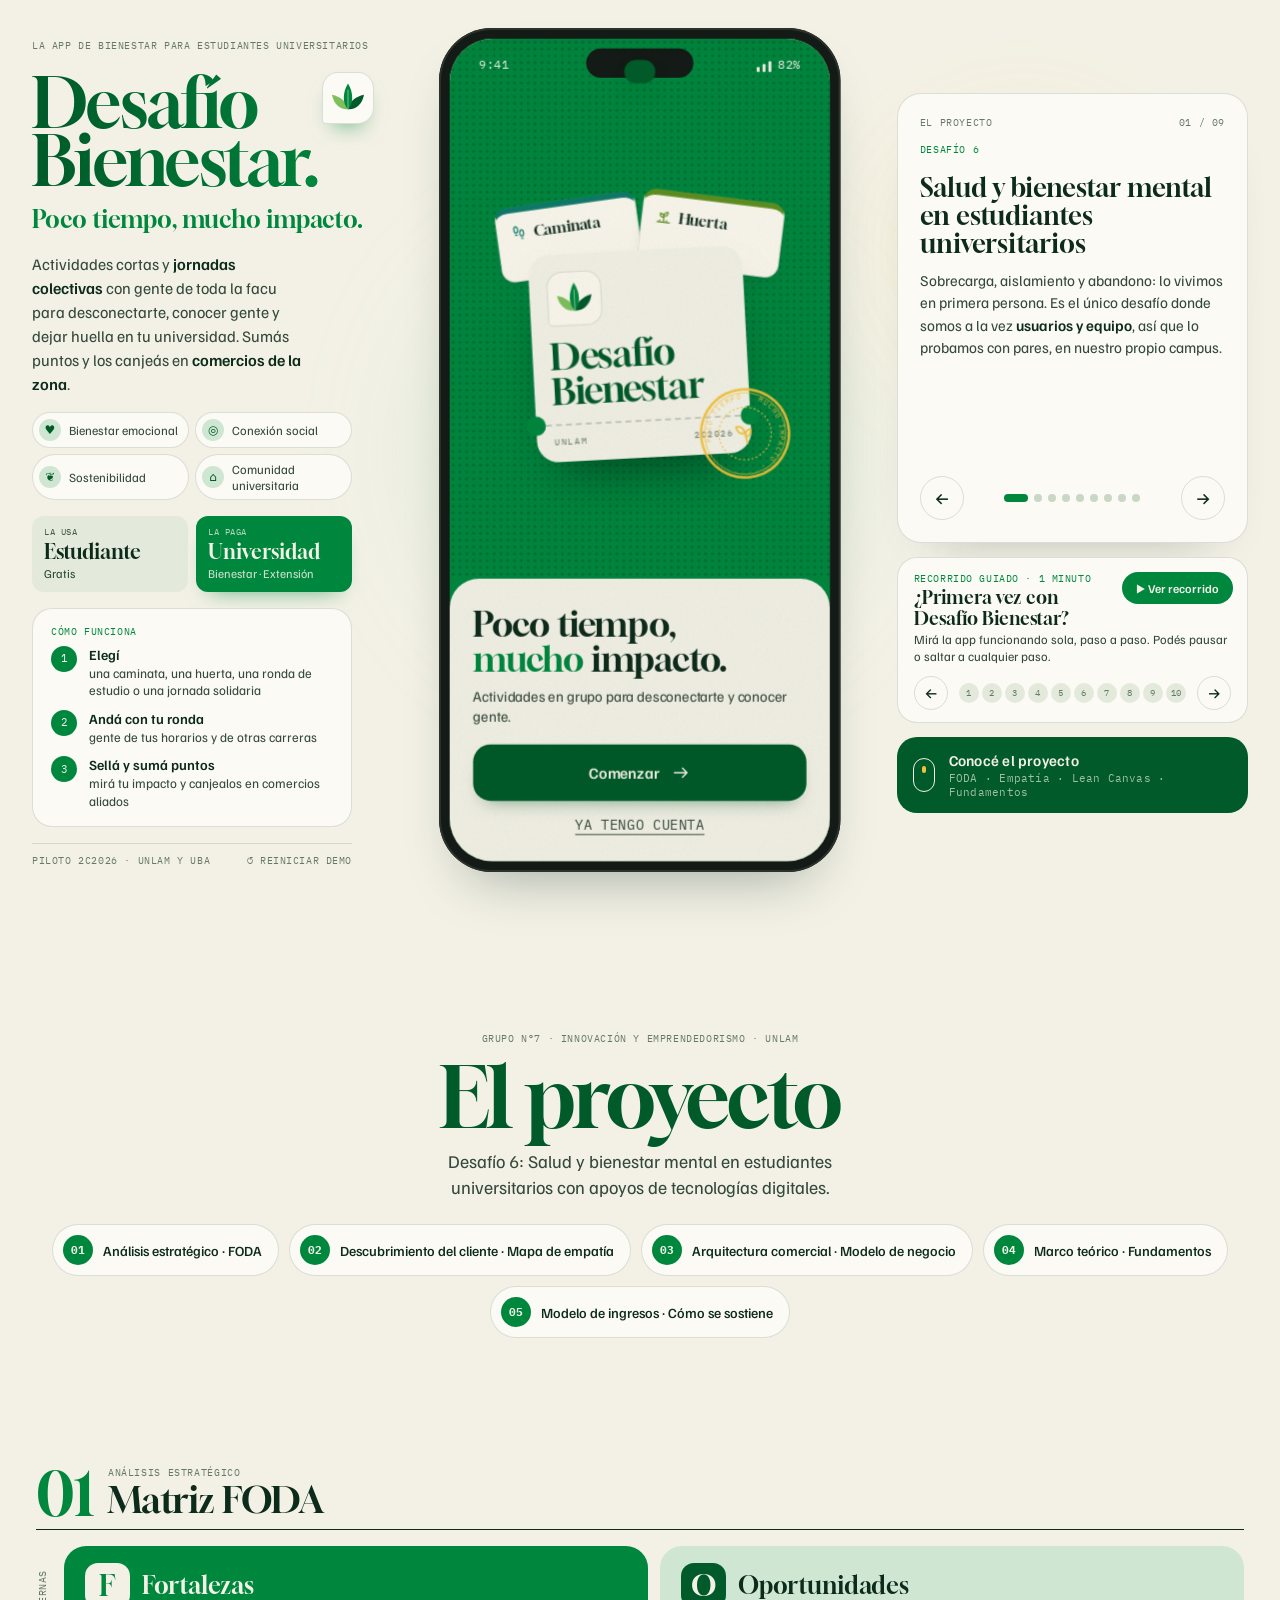
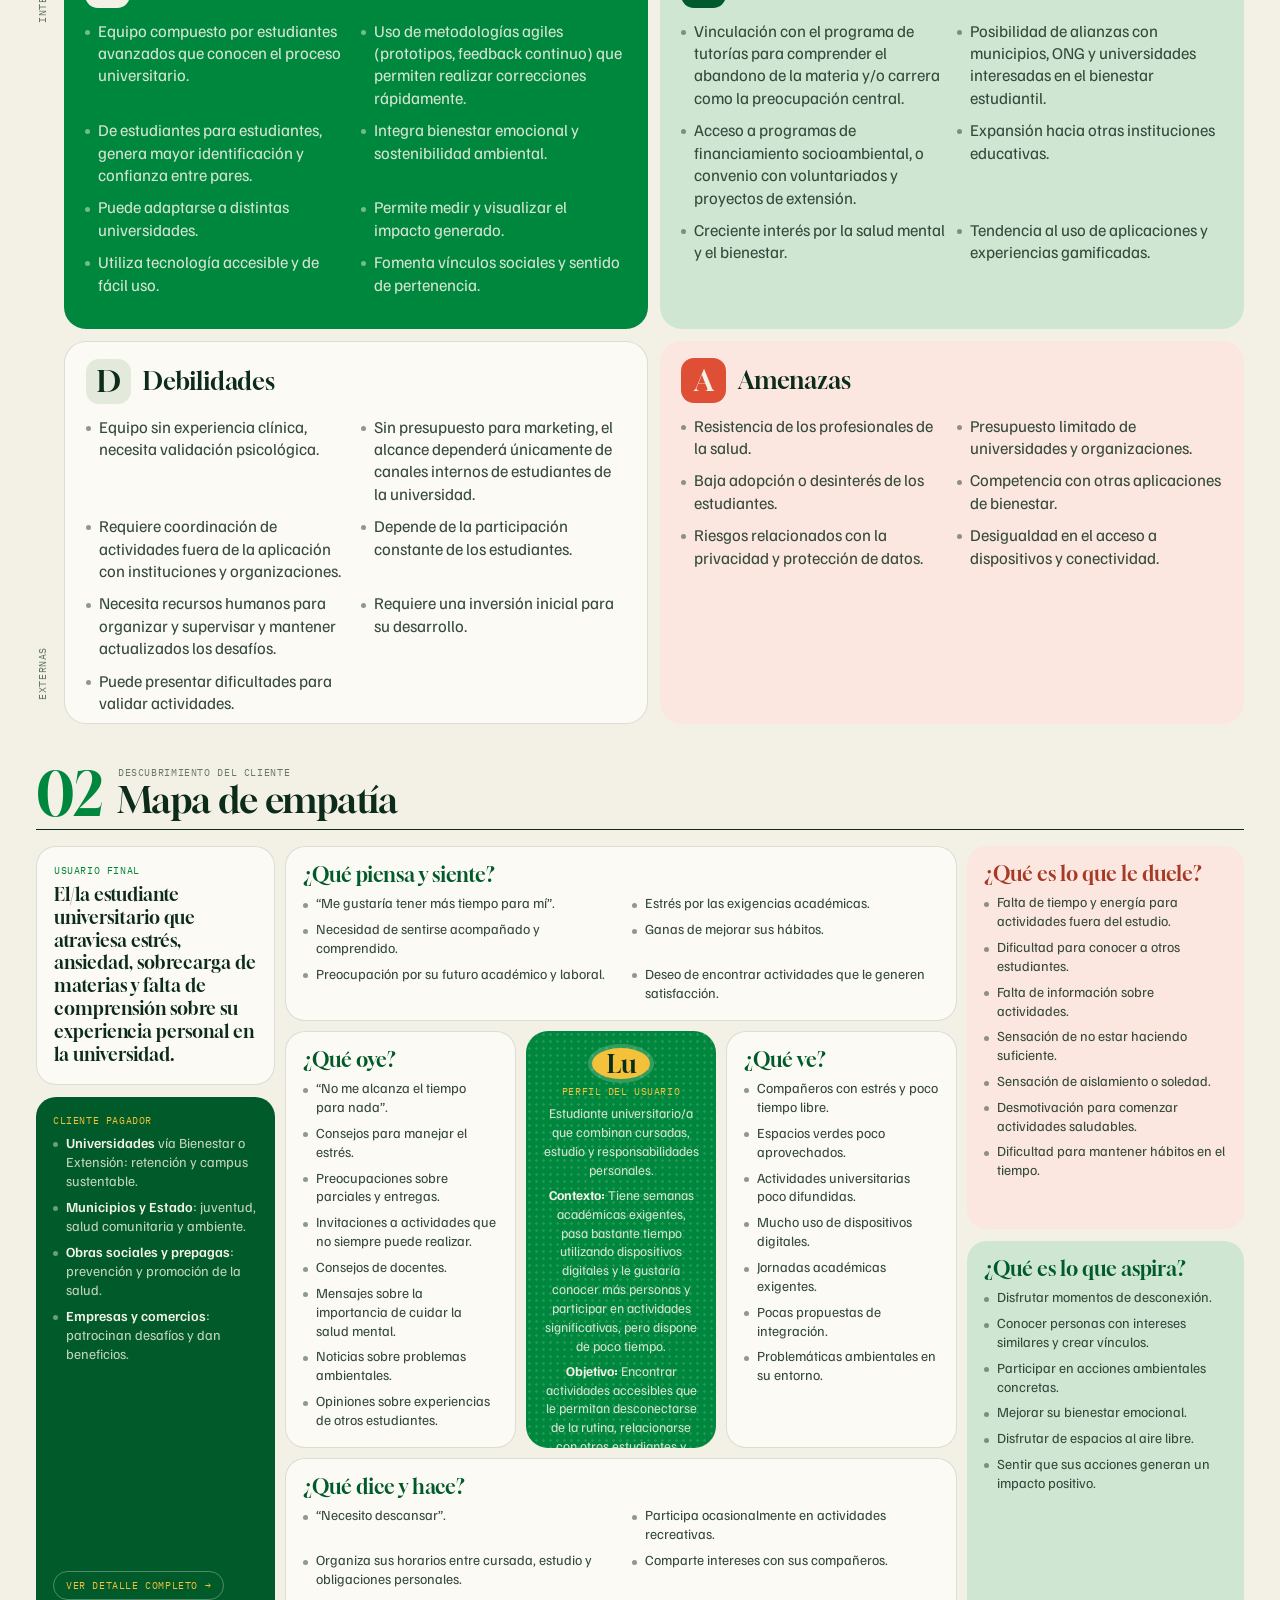
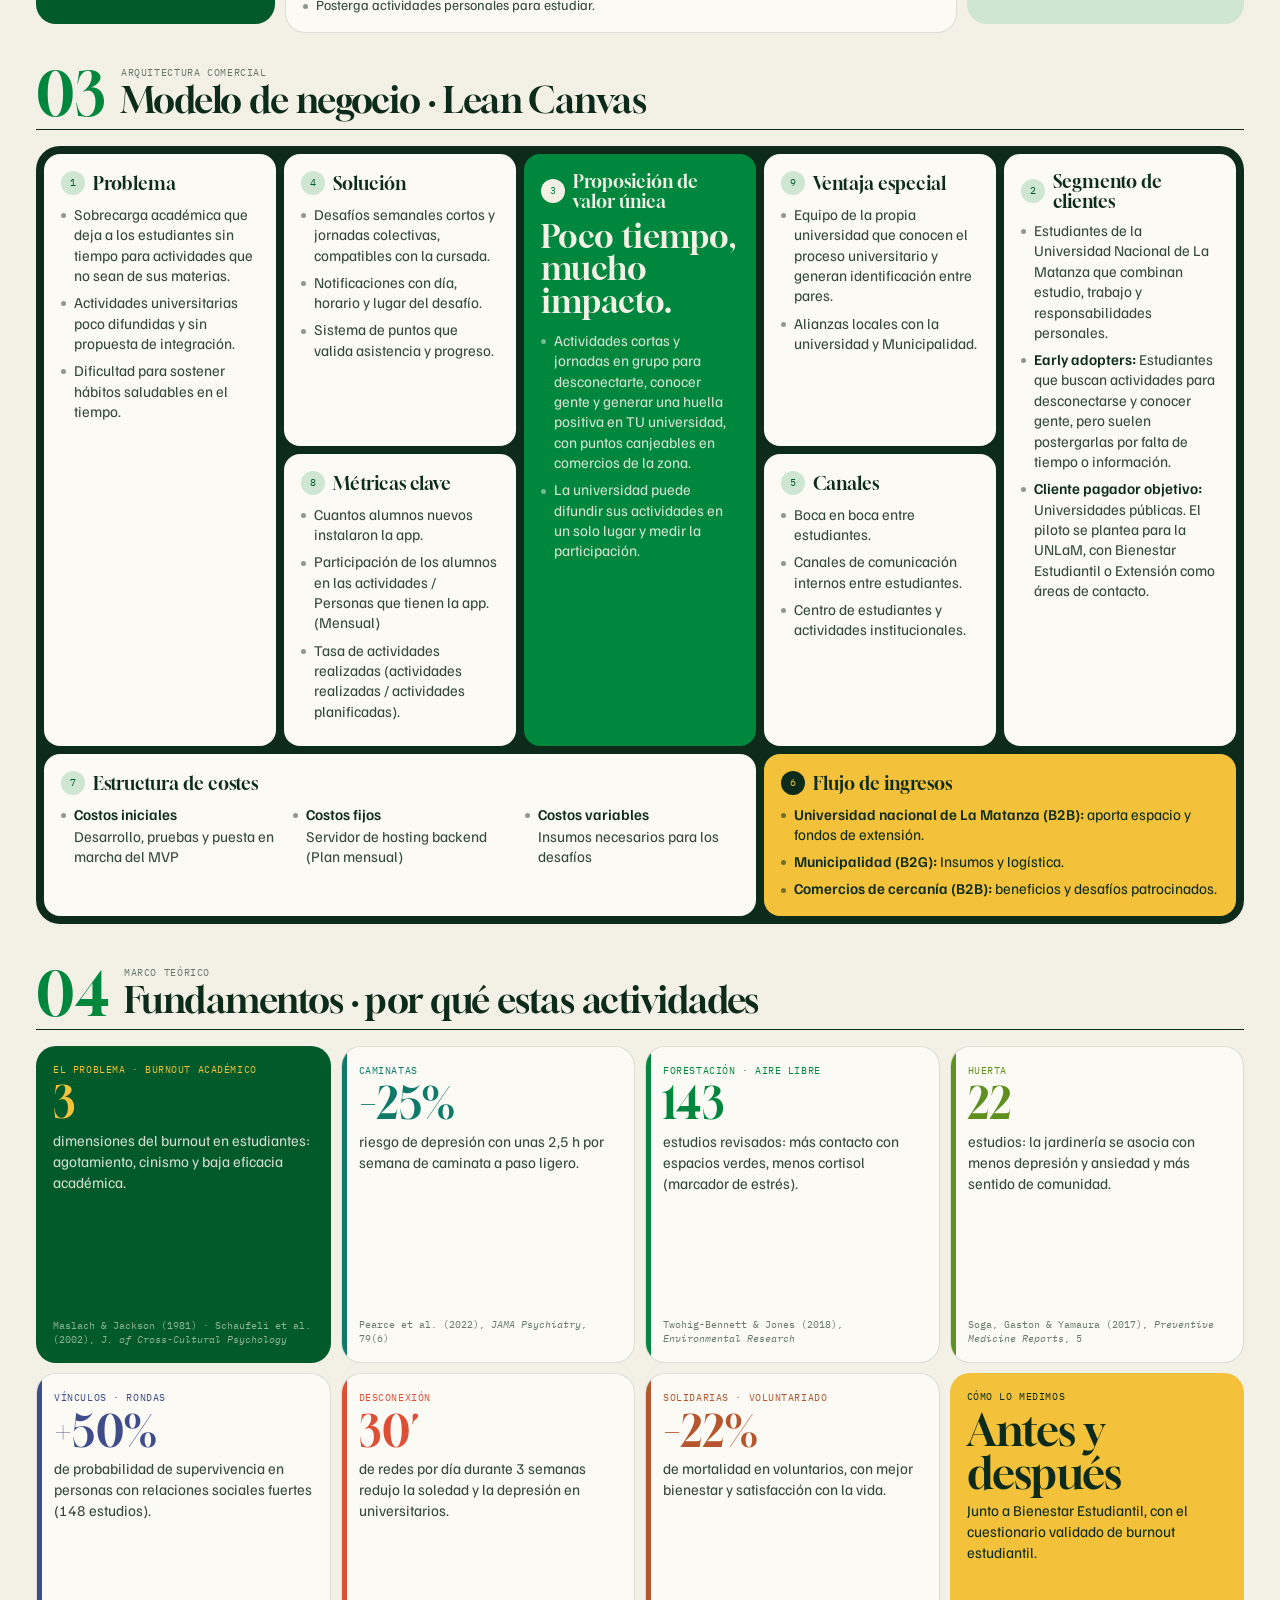
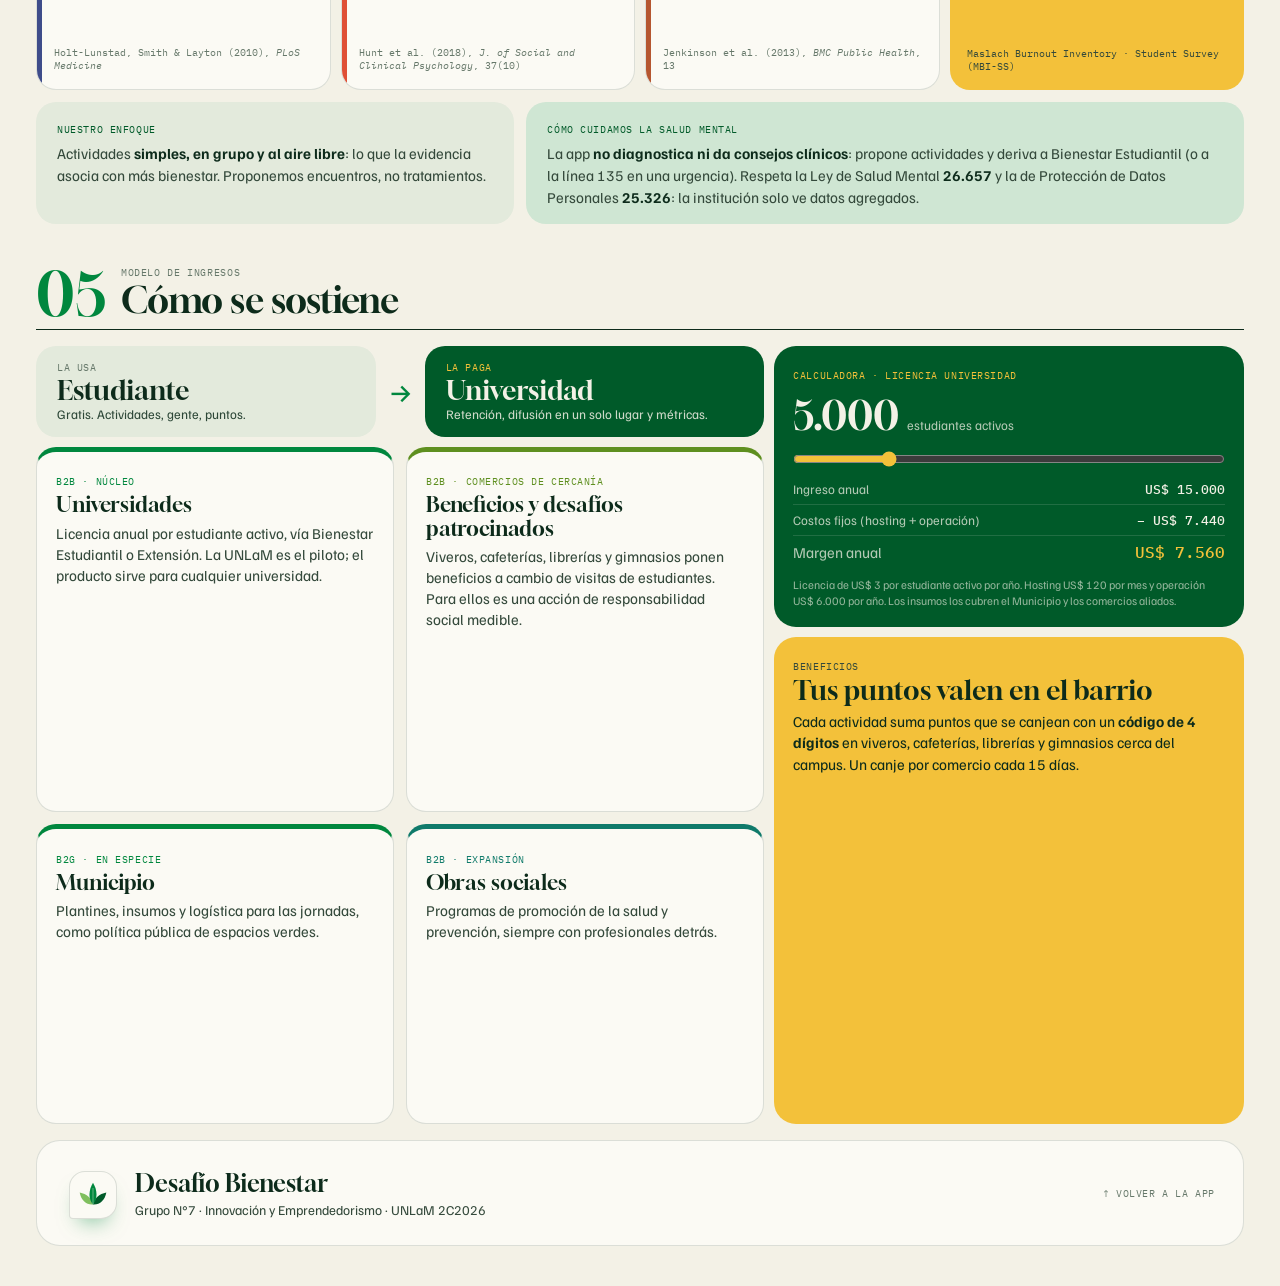
==== MVP/index.html @ bb3bb1cb "feat: save current MVP updates" ====
<!doctype html>
<html lang="es">
<head>
<meta charset="utf-8">
<meta name="viewport" content="width=device-width, initial-scale=1, viewport-fit=cover">
<meta name="theme-color" content="#00873E">
<title>Desafío Bienestar · UNLaM</title>
<meta name="description" content="Desafío Bienestar: pausas cortas y jornadas colectivas para el bienestar de estudiantes universitarios. Bienestar, vínculos y campus más verde. MVP Grupo 7 · UNLaM.">
<link rel="preconnect" href="https://fonts.googleapis.com">
<link rel="preconnect" href="https://fonts.gstatic.com" crossorigin>
<link href="https://fonts.googleapis.com/css2?family=Gloock&family=Familjen+Grotesk:ital,wght@0,400;0,500;0,600;0,700;1,400&family=IBM+Plex+Mono:wght@400;500&display=swap" rel="stylesheet">
<link rel="stylesheet" href="styles.css">
<link rel="stylesheet" href="styles-v2.css">
<link rel="stylesheet" href="styles-v3.css">
<link rel="stylesheet" href="styles-v4.css">
<link rel="stylesheet" href="styles-report.css">
</head>
<body>

<div class="stage" id="top">

  <!-- ================= IZQUIERDA: qué es ================= -->
  <aside class="side side-l">
    <div class="mono kicker">La app de bienestar para estudiantes universitarios</div>
    <div class="brand-row"><h1 class="brand">Desafío<br>Bienestar<span>.</span></h1><span class="logo-mark logo3-mark" aria-hidden="true"><svg viewBox="0 0 64 64"><path d="M32 52C21 44 19 28 28 14c9 12 11 27 4 38Z" fill="#7FBF5E" transform="rotate(-42 32 52)"/><path d="M32 52C21 44 19 28 28 14c9 12 11 27 4 38Z" fill="#005A29" transform="rotate(42 32 52) scale(-1 1) translate(-64 0)"/><path d="M32 52C22 42 22 22 32 6c10 16 10 36 0 46Z" fill="#00873E"/><path d="M32 50V18" stroke="#F3F1E6" stroke-width="1.6" stroke-linecap="round" opacity=".55"/></svg></span></div>
    <p class="tagline slogan" id="slogan" aria-live="polite">Poco tiempo, mucho impacto.</p>
    <p class="pitch">Actividades cortas y <b>jornadas colectivas</b> con gente de toda la facu para desconectarte, conocer gente y dejar huella en tu universidad. Sumás puntos y los canjeás en <b>comercios de la zona</b>.</p>
    <div class="pillars4">
      <span><i>♥</i>Bienestar emocional</span>
      <span><i>◎</i>Conexión social</span>
      <span><i>❦</i>Sostenibilidad</span>
      <span><i>⌂</i>Comunidad universitaria</span>
    </div>
    <div class="pair">
      <div><span class="mono">La usa</span><b>Estudiante</b><small>Gratis</small></div>
      <div class="pay"><span class="mono">La paga</span><b>Universidad</b><small>Bienestar · Extensión</small></div>
    </div>
    <div class="how">
      <div class="mono card-k">Cómo funciona</div>
      <ol>
        <li><b>Elegí</b><span>una caminata, una huerta, una ronda de estudio o una jornada solidaria</span></li>
        <li><b>Andá con tu ronda</b><span>gente de tus horarios y de otras carreras</span></li>
        <li><b>Sellá y sumá puntos</b><span>mirá tu impacto y canjealos en comercios aliados</span></li>
      </ol>
    </div>
    <div class="mono starts">Piloto 2C2026 · UNLaM y UBA <button class="reset mono" id="resetBtn" title="Reiniciar la demo">↺ reiniciar demo</button></div>
  </aside>

  <!-- ================= CENTRO: el teléfono ================= -->
  <div class="phone-col">
    <div class="phone-fit"><div class="phone">
      <div class="screen" id="screen">
        <div class="statusbar mono"><span>9:41</span><span class="sb-r"><i></i><i></i><i></i> 82%</span></div>

        <!-- Notificación push simulada -->
        <button class="push" id="push" aria-live="polite">
          <span class="push-ic"></span>
          <span class="push-b">
            <span class="push-h mono">DESAFÍO BIENESTAR · ahora</span>
            <strong>Mañana 13:00 · Huerta del Dto. Ingeniería</strong>
            <span>Quedan 4 lugares y va Sofi, de Nutrición. Son 15 minutos.</span>
          </span>
        </button>

        <main id="view" class="view"></main>

        <nav class="tabbar" id="tabbar">
          <button data-tab="home" class="on"><svg viewBox="0 0 24 24"><path d="M4 11.5 12 4l8 7.5V20h-5v-5.5H9V20H4z"/></svg><span>Inicio</span></button>
          <button data-tab="list"><svg viewBox="0 0 24 24"><path d="M9 4h10M9 12h10M9 20h10"/><circle cx="4.5" cy="4" r="1.2"/><circle cx="4.5" cy="12" r="1.2"/><circle cx="4.5" cy="20" r="1.2"/></svg><span>Desafíos</span></button>
          <button data-tab="stamp" class="tab-stamp" aria-label="Sellar asistencia"><span class="seal"><svg viewBox="0 0 24 24"><path d="M9 3h6v5l3 3v3H6v-3l3-3zM5 18h14M7 21h10"/></svg></span></button>
          <button data-tab="community"><svg viewBox="0 0 24 24"><path d="M9 11a3.5 3.5 0 1 0 0-7 3.5 3.5 0 0 0 0 7ZM2.5 20c.6-3.5 3.2-5.5 6.5-5.5s5.9 2 6.5 5.5M16 4.2a3.4 3.4 0 0 1 0 6.6M18 14.8c2 .6 3.2 2.4 3.5 5.2"/></svg><span>Comunidad</span></button>
          <button data-tab="impact"><svg viewBox="0 0 24 24"><path d="M3 20h18M8 20v-6m0 0c-3 0-4.5-2-4.5-5 3 0 4.5 2 4.5 5Zm0 0c0-3 2-5 4.5-5 0 3-1.5 5-4.5 5ZM16.5 20V8.5m0 0c-2.2 0-3.5-1.6-3.5-4 2.2 0 3.5 1.6 3.5 4Zm0 2.5c2 0 3.5-1.3 3.5-3.5-2 0-3.5 1.3-3.5 3.5Z"/></svg><span>Mi impacto</span></button>
        </nav>

        <div class="scrim" id="scrim"></div>
        <section class="sheet" id="sheet" aria-hidden="true"></section>

        <div class="toast" id="toast"></div>
        <div class="stamp-fx" id="stampFx"></div>
      </div>
    </div></div>


  </div>

  <!-- ================= DERECHA: el proyecto, en diapositivas ================= -->
  <aside class="side side-r">
    <div class="deck" id="deck">
      <div class="deck-h"><span class="mono">El proyecto</span><span class="mono" id="deckN">01 / 06</span></div>

      <section class="slide on">
        <div class="mono card-k">Desafío 6</div>
        <h3>Salud y bienestar mental en estudiantes universitarios</h3>
        <p>Sobrecarga, aislamiento y abandono: lo vivimos en primera persona. Es el único desafío donde somos a la vez <b>usuarios y equipo</b>, así que lo probamos con pares, en nuestro propio campus.</p>
      </section>

      <section class="slide">
        <div class="mono card-k">Problema → Solución</div>
        <div class="ps">
          <div><span class="mono">Problema</span>Sobrecarga académica, actividades poco difundidas y hábitos saludables que no se sostienen.</div>
          <div class="sol"><span class="mono">Solución</span>Desafíos cortos y jornadas colectivas, avisos con día, hora y lugar, y puntos canjeables en comercios de la zona.</div>
        </div>
        <p class="vp">“Poco tiempo, mucho impacto.”</p>
      </section>

      <section class="slide">
        <div class="mono card-k">Análisis estratégico · FODA</div>
        <div class="foda">
          <div><b>F</b>De estudiantes para estudiantes</div>
          <div><b>O</b>Interés creciente por la salud mental</div>
          <div><b>D</b>Sin experiencia clínica: derivamos</div>
          <div><b>A</b>Baja adopción: formatos cortos y en grupo</div>
        </div>
      </section>

      <section class="slide">
        <div class="mono card-k">Descubrimiento del cliente · Empatía</div>
        <blockquote>“No me alcanza el tiempo para nada.”</blockquote>
        <div class="pg">
          <div><span class="mono">Dolores</span>Soledad, desmotivación, hábitos que no duran.</div>
          <div><span class="mono">Alegrías</span>Vínculos, aire libre, sentir que suma.</div>
        </div>
      </section>

      <section class="slide">
        <div class="mono card-k">Usuario final vs. cliente pagador</div>
        <div class="ps">
          <div><span class="mono">Lo usa</span>Estudiante de la UNLaM que combina cursada, trabajo y vida personal. Gratis.</div>
          <div class="sol"><span class="mono">Lo paga</span>Universidad (Bienestar · Extensión), Municipio, obras sociales y empresas con propósito.</div>
        </div>
        <p>Early adopters: quienes quieren desconectarse y conocer gente, pero lo postergan por falta de tiempo o de info.</p>
      </section>

      <section class="slide">
        <div class="mono card-k">Modelo de negocio · cómo gana</div>
        <ul class="money">
          <li><b>Universidad</b><span>Licencia anual por estudiante activo</span></li>
          <li><b>Municipio</b><span>Insumos y logística</span></li>
          <li><b>Comercios y empresas</b><span>Desafíos patrocinados y beneficios canjeables</span></li>
          <li><b>Obras sociales</b><span>Programas de prevención</span></li>
        </ul>
        <a class="mono go-biz" href="#sostiene">Ver cómo se sostiene →</a>
      </section>

      <section class="slide">
        <div class="mono card-k">Métricas · canales · costos</div>
        <ul class="money">
          <li><b>Métricas clave</b><span>Instalaciones, participación mensual, actividades realizadas / planificadas</span></li>
          <li><b>Canales</b><span>Boca en boca, Centro de Estudiantes, canales internos</span></li>
          <li><b>Costos</b><span>MVP (inicial) · hosting (fijo) · insumos (variable, los cubren aliados)</span></li>
        </ul>
      </section>

      <section class="slide">
        <div class="mono card-k">Triple impacto</div>
        <ul class="tri-list">
          <li><b>Social</b>Vínculos y bienestar · ODS 3 · 4</li>
          <li><b>Ambiental</b>Campus más verde · ODS 11 · 13 · 15</li>
          <li><b>Comunidad</b>Apoyo escolar y viandas en el barrio · ODS 1 · 4 · 10</li>
          <li><b>Económico</b>Comercios de cercanía y alianzas · ODS 8 · 17</li>
        </ul>
      </section>

      <section class="slide">
        <div class="mono card-k">Hoja de ruta · por qué nosotros</div>
        <ol class="road">
          <li><b>2C2026</b>Piloto UNLaM sin costo: instalaciones y participación</li>
          <li><b>1C2027</b>Primera licencia + convenio con el Municipio</li>
          <li><b>2027</b>Universidades del conurbano</li>
          <li><b>2028</b>Obras sociales y sponsors</li>
        </ol>
        <p>Somos estudiantes de la UNLaM: conocemos el problema desde adentro y las alianzas locales son difíciles de copiar.</p>
      </section>

      <div class="deck-nav">
        <button class="dn" data-deck="-1" aria-label="Anterior">←</button>
        <div class="dots" id="deckDots"></div>
        <button class="dn" data-deck="1" aria-label="Siguiente">→</button>
      </div>
    </div>
    <div class="tour" id="tour">
      <button class="tour-play" id="tourPlay">▶ Ver recorrido</button>
      <div class="tour-cap">
        <span class="mono" id="tourN">Recorrido guiado</span>
        <b id="tourT"></b>
        <p id="tourP"></p>
      </div>
      <div class="tour-ctl">
        <button class="tour-arrow" id="tourPrev" aria-label="Paso anterior">←</button>
        <div class="tour-dots" id="tourDots"></div>
        <button class="tour-arrow" id="tourNext" aria-label="Paso siguiente">→</button>
      </div>
      <i class="tour-bar"><i id="tourBar"></i></i>
    </div>
    <a class="scroll-cue" href="#entrega"><i></i><span><b>Conocé el proyecto</b>FODA · Empatía · Lean Canvas · Fundamentos</span></a>
  </aside>
</div>


<!-- ================= LA ENTREGA: FODA · EMPATÍA · LEAN CANVAS ================= -->
<main class="report" id="entrega">

  <header class="rp-intro reveal">
    <span class="mono rp-kicker">Grupo N°7 · Innovación y Emprendedorismo · UNLaM</span>
    <h2>El proyecto</h2>
    <p>Desafío 6: Salud y bienestar mental en estudiantes universitarios con apoyos de tecnologías digitales.</p>
    <nav class="rp-nav">
      <a href="#foda"><b>01</b>Análisis estratégico · FODA</a>
      <a href="#empatia"><b>02</b>Descubrimiento del cliente · Mapa de empatía</a>
      <a href="#canvas"><b>03</b>Arquitectura comercial · Modelo de negocio</a>
      <a href="#fundamentos"><b>04</b>Marco teórico · Fundamentos</a>
      <a href="#sostiene"><b>05</b>Modelo de ingresos · Cómo se sostiene</a>
    </nav>
  </header>

  <!-- ================= 01 · FODA ================= -->
  <section class="rp-sec" id="foda">
    <div class="rp-h reveal">
      <span class="rp-n">01</span>
      <div><span class="mono">Análisis estratégico</span><h2>Matriz FODA</h2></div>
    </div>
    <div class="foda-grid">
      <article class="fq f reveal">
        <header><b>F</b><h3>Fortalezas</h3></header>
        <ul>
          <li>Equipo compuesto por estudiantes avanzados que conocen el proceso universitario.</li>
          <li>Uso de metodologías agiles (prototipos, feedback continuo) que permiten realizar correcciones rápidamente.</li>
          <li>De estudiantes para estudiantes, genera mayor identificación y confianza entre pares.</li>
          <li>Integra bienestar emocional y sostenibilidad ambiental.</li>
          <li>Puede adaptarse a distintas universidades.</li>
          <li>Permite medir y visualizar el impacto generado.</li>
          <li>Utiliza tecnología accesible y de fácil uso.</li>
          <li>Fomenta vínculos sociales y sentido de pertenencia.</li>
        </ul>
      </article>
      <article class="fq o reveal">
        <header><b>O</b><h3>Oportunidades</h3></header>
        <ul>
          <li>Vinculación con el programa de tutorías para comprender el abandono de la materia y/o carrera como la preocupación central.</li>
          <li>Posibilidad de alianzas con municipios, ONG y universidades interesadas en el bienestar estudiantil.</li>
          <li>Acceso a programas de financiamiento socioambiental, o convenio con voluntariados y proyectos de extensión.</li>
          <li>Expansión hacia otras instituciones educativas.</li>
          <li>Creciente interés por la salud mental y el bienestar.</li>
          <li>Tendencia al uso de aplicaciones y experiencias gamificadas.</li>
        </ul>
      </article>
      <article class="fq d reveal">
        <header><b>D</b><h3>Debilidades</h3></header>
        <ul>
          <li>Equipo sin experiencia clínica, necesita validación psicológica.</li>
          <li>Sin presupuesto para marketing, el alcance dependerá únicamente de canales internos de estudiantes de la universidad.</li>
          <li>Requiere coordinación de actividades fuera de la aplicación con instituciones y organizaciones.</li>
          <li>Depende de la participación constante de los estudiantes.</li>
          <li>Necesita recursos humanos para organizar y supervisar y mantener actualizados los desafíos.</li>
          <li>Requiere una inversión inicial para su desarrollo.</li>
          <li>Puede presentar dificultades para validar actividades.</li>
        </ul>
      </article>
      <article class="fq a reveal">
        <header><b>A</b><h3>Amenazas</h3></header>
        <ul>
          <li>Resistencia de los profesionales de la salud.</li>
          <li>Presupuesto limitado de universidades y organizaciones.</li>
          <li>Baja adopción o desinterés de los estudiantes.</li>
          <li>Competencia con otras aplicaciones de bienestar.</li>
          <li>Riesgos relacionados con la privacidad y protección de datos.</li>
          <li>Desigualdad en el acceso a dispositivos y conectividad.</li>
        </ul>
      </article>
      <span class="foda-axis x1 mono">Internas</span>
      <span class="foda-axis x2 mono">Externas</span>
    </div>
  </section>

  <!-- ================= 02 · MAPA DE EMPATÍA ================= -->
  <section class="rp-sec" id="empatia">
    <div class="rp-h reveal">
      <span class="rp-n">02</span>
      <div><span class="mono">Descubrimiento del cliente</span><h2>Mapa de empatía</h2></div>
    </div>

    <div class="emp-wrap">
    <div class="emp-who">
      <article class="who-card reveal">
        <span class="mono">Usuario final</span>
        <p>El/la estudiante universitario que atraviesa estrés, ansiedad, sobrecarga de materias y falta de comprensión sobre su experiencia personal en la universidad.</p>
      </article>
      <article class="who-card payer reveal">
        <span class="mono">Cliente pagador</span>
        <ul class="payer-sum">
          <li><b>Universidades</b> vía Bienestar o Extensión: retención y campus sustentable.</li>
          <li><b>Municipios y Estado</b>: juventud, salud comunitaria y ambiente.</li>
          <li><b>Obras sociales y prepagas</b>: prevención y promoción de la salud.</li>
          <li><b>Empresas y comercios</b>: patrocinan desafíos y dan beneficios.</li>
        </ul>
        <button class="mono payer-more" type="button" data-dlg="payerDlg">Ver detalle completo →</button>
      </article>
    </div>

    <div class="emp-grid">
      <article class="emp-q piensa reveal">
        <h3>¿Qué piensa y siente?</h3>
        <ul>
          <li>“Me gustaría tener más tiempo para mí”.</li>
          <li>Estrés por las exigencias académicas.</li>
          <li>Necesidad de sentirse acompañado y comprendido.</li>
          <li>Ganas de mejorar sus hábitos.</li>
          <li>Preocupación por su futuro académico y laboral.</li>
          <li>Deseo de encontrar actividades que le generen satisfacción.</li>
        </ul>
      </article>
      <article class="emp-q oye reveal">
        <h3>¿Qué oye?</h3>
        <ul>
          <li>“No me alcanza el tiempo para nada”.</li>
          <li>Consejos para manejar el estrés.</li>
          <li>Preocupaciones sobre parciales y entregas.</li>
          <li>Invitaciones a actividades que no siempre puede realizar.</li>
          <li>Consejos de docentes.</li>
          <li>Mensajes sobre la importancia de cuidar la salud mental.</li>
          <li>Noticias sobre problemas ambientales.</li>
          <li>Opiniones sobre experiencias de otros estudiantes.</li>
        </ul>
      </article>
      <article class="emp-persona reveal">
        <div class="ep-avatar"><span>Lu</span></div>
        <span class="mono">Perfil del usuario</span>
        <p>Estudiante universitario/a que combinan cursadas, estudio y responsabilidades personales.</p>
        <p><b>Contexto:</b> Tiene semanas académicas exigentes, pasa bastante tiempo utilizando dispositivos digitales y le gustaría conocer más personas y participar en actividades significativas, pero dispone de poco tiempo.</p>
        <p><b>Objetivo:</b> Encontrar actividades accesibles que le permitan desconectarse de la rutina, relacionarse con otros estudiantes y contribuir positivamente al ambiente.</p>
      </article>
      <article class="emp-q ve reveal">
        <h3>¿Qué ve?</h3>
        <ul>
          <li>Compañeros con estrés y poco tiempo libre.</li>
          <li>Espacios verdes poco aprovechados.</li>
          <li>Actividades universitarias poco difundidas.</li>
          <li>Mucho uso de dispositivos digitales.</li>
          <li>Jornadas académicas exigentes.</li>
          <li>Pocas propuestas de integración.</li>
          <li>Problemáticas ambientales en su entorno.</li>
        </ul>
      </article>
      <article class="emp-q dice reveal">
        <h3>¿Qué dice y hace?</h3>
        <ul>
          <li>“Necesito descansar”.</li>
          <li>Participa ocasionalmente en actividades recreativas.</li>
          <li>Organiza sus horarios entre cursada, estudio y obligaciones personales.</li>
          <li>Comparte intereses con sus compañeros.</li>
          <li>Posterga actividades personales para estudiar.</li>
        </ul>
      </article>
    </div>


    <div class="pg-col">
      <article class="pg-card pain reveal">
        <h3>¿Qué es lo que le duele?</h3>
        <ul>
          <li>Falta de tiempo y energía para actividades fuera del estudio.</li>
          <li>Dificultad para conocer a otros estudiantes.</li>
          <li>Falta de información sobre actividades.</li>
          <li>Sensación de no estar haciendo suficiente.</li>
          <li>Sensación de aislamiento o soledad.</li>
          <li>Desmotivación para comenzar actividades saludables.</li>
          <li>Dificultad para mantener hábitos en el tiempo.</li>
        </ul>
      </article>
      <article class="pg-card gain reveal">
        <h3>¿Qué es lo que aspira?</h3>
        <ul>
          <li>Disfrutar momentos de desconexión.</li>
          <li>Conocer personas con intereses similares y crear vínculos.</li>
          <li>Participar en acciones ambientales concretas.</li>
          <li>Mejorar su bienestar emocional.</li>
          <li>Disfrutar de espacios al aire libre.</li>
          <li>Sentir que sus acciones generan un impacto positivo.</li>
        </ul>
      </article>
    </div>
    </div>

    <dialog class="rp-dlg" id="payerDlg">
      <header><span class="mono">Mapa de empatía · Cliente pagador</span><button type="button" class="rp-dlg-x" aria-label="Cerrar">×</button></header>
      <ul>
          <li><b>Universidades y Facultades (Unidades Académicas):</b> A través de sus Secretarías de Bienestar Estudiantil o de Extensión Universitaria, que contratan la plataforma para reducir la deserción académica, fomentar la retención estudiantil y cumplir con metas institucionales de sustentabilidad en el campus. Pueden contratarla a nivel Rectorado (toda la universidad) o por Facultad específica.</li>
          <li><b>Municipalidades y Organismos del Estado (Local, Provincial o Nacional):</b> A través de áreas de Juventud, Salud Comunitaria o Ambiente, que financian o licitan la solución como herramienta de política pública para promover espacios verdes urbanos, participación ciudadana juvenil y salud mental comunitaria.</li>
          <li><b>Obras Sociales y Prepagas (especialmente las universitarias o sindicales):</b> Interesadas en financiar programas de prevención primaria y promoción de la salud, buscando reducir los índices de estrés y ansiedad estudiantil antes de que deriven en patologías que requieran atención clínica de mayor costo.</li>
          <li><b>Organizaciones privadas:</b> Empresas vinculadas con la sostenibilidad ambiental, tecnología, alimentación saludable, movilidad sustentable o bienestar podrían financiar desafíos, aportar recursos materiales o brindar servicios mediante convenios.</li>
        </ul>
    </dialog>
  </section>

  <!-- ================= 03 · LEAN CANVAS ================= -->
  <section class="rp-sec" id="canvas">
    <div class="rp-h reveal">
      <span class="rp-n">03</span>
      <div><span class="mono">Arquitectura comercial</span><h2>Modelo de negocio · Lean Canvas</h2></div>
    </div>
    <div class="canvas">
      <article class="cv prob reveal"><h3><i>1</i>Problema</h3><ul>
        <li>Sobrecarga académica que deja a los estudiantes sin tiempo para actividades que no sean de sus materias.</li>
        <li>Actividades universitarias poco difundidas y sin propuesta de integración.</li>
        <li>Dificultad para sostener hábitos saludables en el tiempo.</li></ul></article>
      <article class="cv sol reveal"><h3><i>4</i>Solución</h3><ul>
        <li>Desafíos semanales cortos y jornadas colectivas, compatibles con la cursada.</li>
        <li>Notificaciones con día, horario y lugar del desafío.</li>
        <li>Sistema de puntos que valida asistencia y progreso.</li></ul></article>
      <article class="cv met reveal"><h3><i>8</i>Métricas clave</h3><ul>
        <li>Cuantos alumnos nuevos instalaron la app.</li>
        <li>Participación de los alumnos en las actividades / Personas que tienen la app. (Mensual)</li>
        <li>Tasa de actividades realizadas (actividades realizadas / actividades planificadas).</li></ul></article>
      <article class="cv pvu reveal"><h3><i>3</i>Proposición de valor única</h3>
        <p class="pvu-big">Poco tiempo, mucho impacto.</p>
        <ul>
        <li>Actividades cortas y jornadas en grupo para desconectarte, conocer gente y generar una huella positiva en TU universidad, con puntos canjeables en comercios de la zona.</li>
        <li>La universidad puede difundir sus actividades en un solo lugar y medir la participación.</li></ul></article>
      <article class="cv vent reveal"><h3><i>9</i>Ventaja especial</h3><ul>
        <li>Equipo de la propia universidad que conocen el proceso universitario y generan identificación entre pares.</li>
        <li>Alianzas locales con la universidad y Municipalidad.</li></ul></article>
      <article class="cv can reveal"><h3><i>5</i>Canales</h3><ul>
        <li>Boca en boca entre estudiantes.</li>
        <li>Canales de comunicación internos entre estudiantes.</li>
        <li>Centro de estudiantes y actividades institucionales.</li></ul></article>
      <article class="cv seg reveal"><h3><i>2</i>Segmento de clientes</h3><ul>
        <li>Estudiantes de la Universidad Nacional de La Matanza que combinan estudio, trabajo y responsabilidades personales.</li>
        <li><b>Early adopters:</b> Estudiantes que buscan actividades para desconectarse y conocer gente, pero suelen postergarlas por falta de tiempo o información.</li>
        <li><b>Cliente pagador objetivo:</b> Universidades públicas. El piloto se plantea para la UNLaM, con Bienestar Estudiantil o Extensión como áreas de contacto.</li></ul></article>
      <article class="cv cost reveal"><h3><i>7</i>Estructura de costes</h3><ul class="cols">
        <li><b>Costos iniciales</b>Desarrollo, pruebas y puesta en marcha del MVP</li>
        <li><b>Costos fijos</b>Servidor de hosting backend (Plan mensual)</li>
        <li><b>Costos variables</b>Insumos necesarios para los desafíos</li></ul></article>
      <article class="cv ing reveal"><h3><i>6</i>Flujo de ingresos</h3><ul>
        <li><b>Universidad nacional de La Matanza (B2B):</b> aporta espacio y fondos de extensión.</li>
        <li><b>Municipalidad (B2G):</b> Insumos y logística.</li>
        <li><b>Comercios de cercanía (B2B):</b> beneficios y desafíos patrocinados.</li></ul></article>
    </div>
  </section>

  <!-- ================= 04 · FUNDAMENTOS ================= -->
  <section class="rp-sec" id="fundamentos">
    <div class="rp-h reveal">
      <span class="rp-n">04</span>
      <div><span class="mono">Marco teórico</span><h2>Fundamentos · por qué estas actividades</h2></div>
    </div>
    <div class="ev-wrap">
      <div class="ev-grid">
        <article class="ev reveal ev-problem"><span class="mono">El problema · burnout académico</span><b>3</b><p>dimensiones del burnout en estudiantes: agotamiento, cinismo y baja eficacia académica.</p><cite>Maslach &amp; Jackson (1981) · Schaufeli et al. (2002), <i>J. of Cross-Cultural Psychology</i></cite></article>
        <article class="ev reveal" style="--c:var(--river)"><span class="mono">Caminatas</span><b>−25%</b><p>riesgo de depresión con unas 2,5 h por semana de caminata a paso ligero.</p><cite>Pearce et al. (2022), <i>JAMA Psychiatry</i>, 79(6)</cite></article>
        <article class="ev reveal" style="--c:var(--moss)"><span class="mono">Forestación · aire libre</span><b>143</b><p>estudios revisados: más contacto con espacios verdes, menos cortisol (marcador de estrés).</p><cite>Twohig-Bennett &amp; Jones (2018), <i>Environmental Research</i></cite></article>
        <article class="ev reveal" style="--c:var(--soil)"><span class="mono">Huerta</span><b>22</b><p>estudios: la jardinería se asocia con menos depresión y ansiedad y más sentido de comunidad.</p><cite>Soga, Gaston &amp; Yamaura (2017), <i>Preventive Medicine Reports</i>, 5</cite></article>
        <article class="ev reveal" style="--c:var(--indigo)"><span class="mono">Vínculos · rondas</span><b>+50%</b><p>de probabilidad de supervivencia en personas con relaciones sociales fuertes (148 estudios).</p><cite>Holt-Lunstad, Smith &amp; Layton (2010), <i>PLoS Medicine</i></cite></article>
        <article class="ev reveal" style="--c:var(--tomato)"><span class="mono">Desconexión</span><b>30′</b><p>de redes por día durante 3 semanas redujo la soledad y la depresión en universitarios.</p><cite>Hunt et al. (2018), <i>J. of Social and Clinical Psychology</i>, 37(10)</cite></article>
        <article class="ev reveal" style="--c:var(--clay)"><span class="mono">Solidarias · voluntariado</span><b>−22%</b><p>de mortalidad en voluntarios, con mejor bienestar y satisfacción con la vida.</p><cite>Jenkinson et al. (2013), <i>BMC Public Health</i>, 13</cite></article>
        <article class="ev reveal ev-next"><span class="mono">Cómo lo medimos</span><b>Antes y después</b><p>Junto a Bienestar Estudiantil, con el cuestionario validado de burnout estudiantil.</p><cite>Maslach Burnout Inventory · Student Survey (MBI-SS)</cite></article>
      </div>
      <div class="ev-foot">
        <article class="ev-note reveal"><span class="mono">Nuestro enfoque</span><p>Actividades <b>simples, en grupo y al aire libre</b>: lo que la evidencia asocia con más bienestar. Proponemos encuentros, no tratamientos.</p></article>
        <article class="ev-note ev-care reveal"><span class="mono">Cómo cuidamos la salud mental</span><p>La app <b>no diagnostica ni da consejos clínicos</b>: propone actividades y deriva a Bienestar Estudiantil (o a la línea 135 en una urgencia). Respeta la Ley de Salud Mental <b>26.657</b> y la de Protección de Datos Personales <b>25.326</b>: la institución solo ve datos agregados.</p></article>
      </div>
    </div>
  </section>

  <!-- ================= 05 · CÓMO SE SOSTIENE ================= -->
  <section class="rp-sec" id="sostiene">
    <div class="rp-h reveal">
      <span class="rp-n">05</span>
      <div><span class="mono">Modelo de ingresos</span><h2>Cómo se sostiene</h2></div>
    </div>
    <div class="ss-wrap">
      <div class="ss-left">
        <div class="ss-flow reveal">
          <div><span class="mono">La usa</span><b>Estudiante</b><small>Gratis. Actividades, gente, puntos.</small></div>
          <i>→</i>
          <div class="pay"><span class="mono">La paga</span><b>Universidad</b><small>Retención, difusión en un solo lugar y métricas.</small></div>
        </div>
        <div class="ss-streams">
          <article class="ss-s reveal" style="--c:var(--unlam)"><span class="mono">B2B · núcleo</span><b>Universidades</b><p>Licencia anual por estudiante activo, vía Bienestar Estudiantil o Extensión. La UNLaM es el piloto; el producto sirve para cualquier universidad.</p></article>
          <article class="ss-s reveal" style="--c:var(--soil)"><span class="mono">B2B · comercios de cercanía</span><b>Beneficios y desafíos patrocinados</b><p>Viveros, cafeterías, librerías y gimnasios ponen beneficios a cambio de visitas de estudiantes. Para ellos es una acción de responsabilidad social medible.</p></article>
          <article class="ss-s reveal" style="--c:var(--moss)"><span class="mono">B2G · en especie</span><b>Municipio</b><p>Plantines, insumos y logística para las jornadas, como política pública de espacios verdes.</p></article>
          <article class="ss-s reveal" style="--c:var(--river)"><span class="mono">B2B · expansión</span><b>Obras sociales</b><p>Programas de promoción de la salud y prevención, siempre con profesionales detrás.</p></article>
        </div>
      </div>
      <div class="ss-right">
        <article class="ss-calc reveal">
          <span class="mono">Calculadora · licencia universidad</span>
          <div class="calc-n"><b id="rcN">5.000</b><span>estudiantes activos</span></div>
          <input type="range" min="1000" max="20000" step="500" value="5000" id="rcR" aria-label="Estudiantes activos">
          <div class="calc-rows">
            <div><span>Ingreso anual</span><b id="rcRev">US$ 15.000</b></div>
            <div><span>Costos fijos (hosting + operación)</span><b id="rcFix">− US$ 7.440</b></div>
            <div class="tot"><span>Margen anual</span><b id="rcMar">US$ 7.560</b></div>
          </div>
          <p>Licencia de US$ 3 por estudiante activo por año. Hosting US$ 120 por mes y operación US$ 6.000 por año. Los insumos los cubren el Municipio y los comercios aliados.</p>
        </article>
        <article class="ss-ref reveal">
          <span class="mono">Beneficios</span>
          <b>Tus puntos valen en el barrio</b>
          <p>Cada actividad suma puntos que se canjean con un <b>código de 4 dígitos</b> en viveros, cafeterías, librerías y gimnasios cerca del campus. Un canje por comercio cada 15 días.</p>
        </article>
      </div>
    </div>
  </section>

  <footer class="rp-foot reveal">
    <div class="logo-mark logo3-mark sm" aria-hidden="true"><svg viewBox="0 0 64 64"><path d="M32 52C21 44 19 28 28 14c9 12 11 27 4 38Z" fill="#7FBF5E" transform="rotate(-42 32 52)"/><path d="M32 52C21 44 19 28 28 14c9 12 11 27 4 38Z" fill="#005A29" transform="rotate(42 32 52) scale(-1 1) translate(-64 0)"/><path d="M32 52C22 42 22 22 32 6c10 16 10 36 0 46Z" fill="#00873E"/><path d="M32 50V18" stroke="#F3F1E6" stroke-width="1.6" stroke-linecap="round" opacity=".55"/></svg></div>
    <div>
      <b>Desafío Bienestar</b>
      <span>Grupo N°7 · Innovación y Emprendedorismo · UNLaM 2C2026</span>
    </div>
    <a href="#top" class="mono rp-top">↑ Volver a la app</a>
  </footer>
</main>

<script src="app.js"></script>
<script>
/* slogan rotativo */
(() => {
  const el = document.getElementById("slogan");
  const list = ["Poco tiempo, mucho impacto.", "Tu cabeza también cursa.", "Nadie debería cursar solo.", "Sumá puntos, cuidá tu campus."];
  let k = 0;
  setInterval(() => {
    el.classList.add("out");
    setTimeout(() => { k = (k + 1) % list.length; el.textContent = list[k]; el.classList.remove("out"); }, 450);
  }, 3800);
})();
/* carrusel del proyecto */
(() => {
  const slides = [...document.querySelectorAll(".slide")], dots = document.getElementById("deckDots");
  let i = 0;
  slides.forEach((_, k) => { const b = document.createElement("button"); b.setAttribute("aria-label", "Diapositiva " + (k + 1)); b.onclick = () => show(k); dots.appendChild(b); });
  let prev;
  function show(k) {
    i = (k + slides.length) % slides.length;
    const dir = typeof prev === "number" && k < prev ? -1 : 1; prev = i;
    slides.forEach((s, j) => { s.classList.toggle("on", j === i); if (j === i) s.style.setProperty("--dx", dir); });
    [...dots.children].forEach((d, j) => d.classList.toggle("on", j === i));
    document.getElementById("deckN").textContent = String(i + 1).padStart(2, "0") + " / " + String(slides.length).padStart(2, "0");
  }
  document.querySelectorAll("[data-deck]").forEach(b => b.onclick = () => show(i + +b.dataset.deck));
  document.addEventListener("keydown", e => { if (e.target.closest("input,textarea")) return; if (e.key === "ArrowRight") show(i + 1); if (e.key === "ArrowLeft") show(i - 1); });
  show(0);
  window.deckShow = show;
})();
</script>
<script src="tour.js"></script>
<script>
/* calculadora de la sección 05 */
(() => {
  const r = document.getElementById("rcR"); if (!r) return;
  const fmt = v => "US$ " + Math.round(v).toLocaleString("es-AR");
  const upd = () => { const n = +r.value, rev = n * 3, fix = 120 * 12 + 6000;
    document.getElementById("rcN").textContent = n.toLocaleString("es-AR");
    document.getElementById("rcRev").textContent = fmt(rev);
    document.getElementById("rcFix").textContent = "− " + fmt(fix);
    const m = document.getElementById("rcMar"); m.textContent = fmt(rev - fix); m.parentElement.classList.toggle("neg", rev - fix < 0); };
  r.addEventListener("input", upd); upd();
})();
/* diálogos de la entrega */
document.querySelectorAll("[data-dlg]").forEach(b => b.addEventListener("click", () => document.getElementById(b.dataset.dlg).showModal()));
document.querySelectorAll(".rp-dlg").forEach(d => { d.addEventListener("click", e => { if (e.target === d || e.target.closest(".rp-dlg-x")) d.close(); }); });
/* aparición de la entrega al scrollear */
(() => {
  const els = document.querySelectorAll(".reveal");
  if (!("IntersectionObserver" in window)) { els.forEach(e => e.classList.add("in")); return; }
  const io = new IntersectionObserver(es => es.forEach(e => { if (e.isIntersecting) { e.target.classList.add("in"); io.unobserve(e.target); } }), { threshold: .12, rootMargin: "0px 0px -6% 0px" });
  els.forEach(e => io.observe(e));
  document.querySelectorAll(".report a[href^=\"#\"], .scroll-cue").forEach(a => a.addEventListener("click", ev => {
    const t = document.querySelector(a.getAttribute("href")); if (!t) return;
    ev.preventDefault(); t.scrollIntoView({ behavior: "smooth", block: "start" });
  }));
})();
</script>
</body>
</html>
---- MVP/styles.css ----
/* ==========================================================
   DESAFÍO BIENESTAR — dirección visual
   "Cuaderno de campo + impresión risográfica"
   Papel crudo, tinta verde casi negra, acentos de color plano
   por tipo de desafío, sellos de goma y tramas de medio tono.
   ========================================================== */

:root{
  --paper:#F3F1E6;
  --paper-2:#E3EADC;
  --paper-3:#C9D8C4;
  --ink:#0D2B1B;
  --ink-2:#34493B;
  --ink-3:#66786A;
  --line:#0D2B1B22;

  --moss:#00873E;      /* verde UNLaM · forestación */
  --unlam:#00873E;
  --unlam-d:#005A29;
  --mint:#CFE6D3;
  --soil:#5E8F1F;      /* huerta (oliva) */
  --river:#0F7A6A;     /* caminata (verde agua) */
  --teal:#2FA65A;      /* reciclaje (verde claro) */
  --tomato:#DF4F36;    /* desconexión */
  --sun:#F3C13A;       /* puntos / highlight */

  --f-display:"Gloock", Georgia, serif;
  --f-body:"Familjen Grotesk", system-ui, sans-serif;
  --f-mono:"IBM Plex Mono", ui-monospace, monospace;

  --spring:cubic-bezier(.2,.9,.25,1.25);
  --out:cubic-bezier(.16,1,.3,1);
  --r:18px;
}

*{box-sizing:border-box;margin:0;padding:0}
button{font:inherit;color:inherit;background:none;border:0;cursor:pointer;-webkit-tap-highlight-color:transparent}
svg{display:block}
.mono{font-family:var(--f-mono);font-size:11px;letter-spacing:.06em;text-transform:uppercase}

html,body{min-height:100%}
body{
  font-family:var(--f-body);
  color:var(--ink);
  background:
    radial-gradient(circle at 1px 1px,#0D2B1B14 1px,transparent 1.4px) 0 0/14px 14px,
    #DCE5D6;
  -webkit-font-smoothing:antialiased;
}

/* ---------- escenario de presentación (desktop) ---------- */
.stage{
  display:grid;grid-template-columns:minmax(260px,360px) auto minmax(260px,360px);
  grid-template-areas:"l p r";gap:44px;justify-content:center;align-items:start;
  max-width:1400px;margin:0 auto;padding:28px 32px 40px;
}
.side-l{grid-area:l}.side-r{grid-area:r}.phone-col{grid-area:p;position:sticky;top:20px}
.side{display:flex;flex-direction:column;gap:14px;padding-top:6px}
.kicker{color:var(--ink-3);font-size:10px}
.brand{font-family:var(--f-display);font-weight:400;font-size:104px;line-height:.82;letter-spacing:-.03em;color:var(--unlam-d);margin-top:6px}
.brand span{color:var(--unlam)}
.tagline{font-family:var(--f-display);font-size:26px;line-height:1.05;color:var(--unlam)}
.pitch{font-size:16px;line-height:1.5;color:var(--ink-2)}
.pitch b{color:var(--ink);font-weight:600}
.card{background:#F7F6EEe6;border:1px solid var(--line);border-radius:18px;padding:16px 18px}
.card-k{color:var(--unlam);font-size:10px;margin-bottom:8px}
.card h3{font-family:var(--f-display);font-weight:400;font-size:21px;line-height:1.1;margin-bottom:8px}
.card p{font-size:14px;line-height:1.5;color:var(--ink-2)}
.card p b{color:var(--ink);font-weight:600}
.pair{display:grid;grid-template-columns:1fr 1fr;gap:8px}
.pair>div{border-radius:12px;padding:10px 12px;background:var(--paper-2);display:flex;flex-direction:column;gap:2px}
.pair .pay{background:var(--unlam);color:var(--paper)}
.pair .mono{font-size:9px;opacity:.75}
.pair b{font-family:var(--f-display);font-weight:400;font-size:20px}
.pair small{font-size:12px;line-height:1.35;opacity:.85}
.tri-list{list-style:none;display:grid;gap:8px}
.tri-list li{font-size:13.5px;line-height:1.4;color:var(--ink-2);display:grid;grid-template-columns:78px 1fr;gap:8px}
.tri-list b{font-family:var(--f-mono);font-size:10px;text-transform:uppercase;letter-spacing:.06em;color:var(--unlam-d);padding-top:2px}
.card.num{display:grid;grid-template-columns:40px 1fr;gap:6px}
.card.num .n{font-family:var(--f-display);font-size:30px;line-height:1;color:var(--unlam)}
.card.money{background:var(--unlam-d);color:var(--paper);border:0}
.card.money .card-k{color:var(--sun)}
.card.money ul{list-style:none;display:grid;gap:9px}
.card.money li{display:flex;flex-direction:column;font-size:13px;line-height:1.35}
.card.money li b{font-weight:600}
.card.money li span{color:#F3F1E6bb}
.go-biz{margin-top:12px;color:var(--sun);font-size:10.5px;border-bottom:1px solid currentColor;padding-bottom:1px}

.jumps{display:flex;flex-wrap:wrap;gap:6px;justify-content:center;max-width:430px;margin:16px auto 0}
.jumps .mono{width:100%;text-align:center;color:var(--ink-3);font-size:9.5px;margin-bottom:2px}
.jumps button{font-size:12px;font-weight:500;padding:6px 11px;border-radius:99px;border:1px solid var(--line);background:#F7F6EE;transition:background .2s,color .2s,transform .3s var(--spring)}
.jumps button:hover{border-color:var(--unlam)}
.jumps button:active{transform:scale(.94)}
.jumps button.on{background:var(--unlam);color:var(--paper);border-color:var(--unlam)}
.jumps button.inst{border-style:dashed;border-color:var(--unlam-d)}
.jumps .reset{color:var(--ink-3)}

@media (max-width:1240px){
  .stage{grid-template-columns:auto minmax(280px,420px);grid-template-areas:"p l" "p r";}
}
@media (max-width:860px){
  .stage{grid-template-columns:1fr;grid-template-areas:"p" "l" "r";max-width:560px}
  .phone-col{position:static}
}

/* ---------- teléfono ---------- */
.phone{
  height:min(844px, calc(100vh - 150px));min-height:620px;aspect-ratio:390/844;margin:0 auto;
  border-radius:54px;padding:11px;background:#141A15;
  box-shadow:0 0 0 2px #2a322b inset, 0 40px 80px -30px #0D2B1B99, 0 18px 30px -18px #0D2B1B88;
}
.screen{
  position:relative;width:100%;height:100%;overflow:hidden;
  border-radius:44px;background:var(--paper);isolation:isolate;
}
/* grano de papel */
.screen::after{
  content:"";position:absolute;inset:0;pointer-events:none;z-index:60;opacity:.35;mix-blend-mode:multiply;
  background-image:url("data:image/svg+xml,%3Csvg xmlns='http://www.w3.org/2000/svg' width='160' height='160'%3E%3Cfilter id='n'%3E%3CfeTurbulence type='fractalNoise' baseFrequency='.9' numOctaves='2' stitchTiles='stitch'/%3E%3CfeColorMatrix values='0 0 0 0 .1 0 0 0 0 .15 0 0 0 0 .1 0 0 0 .22 0'/%3E%3C/filter%3E%3Crect width='100%25' height='100%25' filter='url(%23n)'/%3E%3C/svg%3E");
}

.statusbar{position:absolute;top:0;left:0;right:0;height:46px;display:flex;justify-content:space-between;align-items:center;padding:6px 30px 0;z-index:40;font-size:12px;pointer-events:none}
.statusbar::before{content:"";position:absolute;left:50%;top:10px;width:110px;height:30px;border-radius:20px;background:#141A15;transform:translateX(-50%)}
.sb-r{display:flex;gap:3px;align-items:flex-end}
.sb-r i{width:3px;background:var(--ink);border-radius:1px}
.sb-r i:nth-child(1){height:5px}.sb-r i:nth-child(2){height:8px}.sb-r i:nth-child(3){height:11px;margin-right:4px}

/* mobile real / modo dispositivo de F12: sólo la app */
@media (max-width:560px){
  body{background:var(--paper)}
  .stage{display:block;padding:0;max-width:none}
  .side,.jumps{display:none}
  .phone-col{position:static}
  .phone{width:100vw;height:100vh;height:100dvh;min-height:0;aspect-ratio:auto;border-radius:0;padding:0;box-shadow:none;background:var(--paper)}
  .screen{border-radius:0}
  .statusbar{display:none}
  .view{padding-top:12px !important}
}

/* ---------- vista ---------- */
.view{
  position:absolute;inset:0;overflow-y:auto;overflow-x:hidden;
  padding:54px 0 120px;scrollbar-width:none;
}
.view::-webkit-scrollbar{display:none}
.pad{padding:0 22px}

/* revelado escalonado */
[data-r]{opacity:0;transform:translateY(18px);animation:rise .7s var(--out) forwards;animation-delay:calc(var(--i,0) * 60ms + 40ms)}
@keyframes rise{to{opacity:1;transform:none}}
.view.still [data-r],.view.still .pop,.view.still .grow{animation:none;opacity:1;transform:none}
.view.still .draw{animation:none;stroke-dashoffset:0}
.view.still .sun{animation:none}
.view.leaving{animation:leave .22s ease-in forwards}
@keyframes leave{to{opacity:0;transform:translateY(-8px) scale(.985)}}
.view.leaving.back{animation-name:leaveBack}
@keyframes leaveBack{to{opacity:0;transform:translateX(30px)}}

/* ---------- tabbar ---------- */
.tabbar{
  position:absolute;left:12px;right:12px;bottom:14px;z-index:30;
  height:68px;border-radius:24px;background:var(--unlam-d);color:#F3F1E699;
  display:grid;grid-template-columns:1fr 1fr 76px 1fr 1fr;align-items:center;
  box-shadow:0 14px 30px -12px #0D2B1Bcc;
  transition:transform .45s var(--out), opacity .3s;
}
.tabbar.hide{transform:translateY(120%);opacity:0;pointer-events:none}
.tabbar button{display:flex;flex-direction:column;align-items:center;gap:4px;font-size:10.5px;font-weight:500;letter-spacing:.02em;position:relative;transition:color .25s}
.tabbar svg{width:22px;height:22px;fill:none;stroke:currentColor;stroke-width:1.6;stroke-linecap:round;stroke-linejoin:round;transition:transform .35s var(--spring)}
.tabbar button.on{color:var(--paper)}
.tabbar button.on svg{transform:translateY(-2px)}
.tabbar button.on::after{content:"";position:absolute;bottom:-9px;width:4px;height:4px;border-radius:50%;background:var(--sun)}
.tab-stamp .seal{
  width:58px;height:58px;border-radius:50%;margin-top:-30px;
  background:var(--unlam);color:var(--paper);display:grid;place-items:center;
  box-shadow:0 0 0 5px var(--paper),0 10px 18px -6px #00873Eaa;
  transition:transform .35s var(--spring)
}
.tab-stamp .seal svg{width:26px;height:26px;stroke-width:1.7}
.tab-stamp:active .seal{transform:scale(.9) rotate(-8deg)}

/* ---------- elementos comunes ---------- */
.eyebrow{display:flex;align-items:center;gap:8px;color:var(--ink-3)}
.eyebrow::before{content:"";width:18px;height:1px;background:currentColor}
.h-display{font-family:var(--f-display);font-weight:400;letter-spacing:-.015em;line-height:.98}
.sec{margin-top:30px}
.sec-h{display:flex;justify-content:space-between;align-items:baseline;margin-bottom:14px}
.sec-h h2{font-family:var(--f-display);font-weight:400;font-size:26px;letter-spacing:-.01em}
.link{font-family:var(--f-mono);font-size:11px;text-transform:uppercase;letter-spacing:.06em;border-bottom:1px solid currentColor;padding-bottom:1px}
.pill{display:inline-flex;align-items:center;gap:6px;padding:5px 10px;border-radius:99px;border:1px solid currentColor;font-family:var(--f-mono);font-size:10.5px;letter-spacing:.05em;text-transform:uppercase;white-space:nowrap}
.ic{width:22px;height:22px;fill:none;stroke:currentColor;stroke-width:1.6;stroke-linecap:round;stroke-linejoin:round}
.btn{
  display:flex;align-items:center;justify-content:center;gap:10px;width:100%;
  height:58px;border-radius:18px;background:var(--unlam-d);color:var(--paper);
  font-weight:600;font-size:16px;letter-spacing:.01em;
  transition:transform .3s var(--spring), background .25s;
}
.btn:active{transform:scale(.97)}
.btn.ghost{background:transparent;color:var(--ink);border:1.5px solid var(--ink)}
.btn.tomato{background:var(--unlam)}
.btn .arrow{transition:transform .3s var(--spring)}
.btn:hover .arrow{transform:translateX(4px)}

.halftone{background-image:radial-gradient(currentColor 1.1px,transparent 1.5px);background-size:7px 7px}

/* ==========================================================
   ONBOARDING
   ========================================================== */
.welcome{min-height:100%;display:flex;flex-direction:column;padding:0 24px 30px;position:relative}
.welcome .hero-art{height:300px;margin:0 -24px;position:relative;overflow:hidden}
.welcome .sun{position:absolute;width:190px;height:190px;border-radius:50%;background:var(--sun);right:-30px;top:10px;animation:sunIn 1.2s var(--out) both}
@keyframes sunIn{from{transform:translateY(60px) scale(.6);opacity:0}}
.welcome .sun-dots{position:absolute;right:-30px;top:10px;width:190px;height:190px;border-radius:50%;color:#DF4F3655;mask:linear-gradient(200deg,transparent 40%,#000);-webkit-mask:linear-gradient(200deg,transparent 40%,#000)}
.welcome svg.sprout{position:absolute;left:22px;bottom:0;width:250px;height:280px;overflow:visible}
.draw{stroke-dasharray:var(--len,600);stroke-dashoffset:var(--len,600);animation:draw 1.6s var(--out) forwards;animation-delay:var(--d,0s)}
@keyframes draw{to{stroke-dashoffset:0}}
.pop{transform-box:fill-box;transform-origin:var(--o,50% 100%);transform:scale(0);animation:pop .8s var(--spring) forwards;animation-delay:var(--d,0s)}
@keyframes pop{to{transform:scale(1)}}
.welcome h1{font-family:var(--f-display);font-weight:400;font-size:54px;line-height:.92;letter-spacing:-.025em;margin-top:6px}
.welcome h1 em{font-style:normal;color:var(--unlam)}
.welcome p.lead{font-size:16.5px;line-height:1.45;color:var(--ink-2);margin-top:14px;max-width:30ch}
.q{margin-top:26px}
.q .mono{color:var(--ink-3);margin-bottom:10px}
.chips{display:flex;flex-wrap:wrap;gap:8px}
.chip{
  padding:10px 15px;border-radius:99px;border:1.5px solid var(--ink);font-weight:500;font-size:15px;
  display:inline-flex;align-items:center;gap:8px;transition:background .25s,color .25s,transform .35s var(--spring)
}
.chip .ic{width:18px;height:18px}
.chip.on{background:var(--unlam);border-color:var(--unlam);color:var(--paper)}
.chip:active{transform:scale(.94)}
.chip.time{font-family:var(--f-display);font-size:24px;padding:8px 18px}
.welcome .btn{margin-top:auto}
.welcome .fine{text-align:center;color:var(--ink-3);margin-top:12px;font-size:10px}

/* ==========================================================
   HOY
   ========================================================== */
.top{display:flex;justify-content:space-between;align-items:center;padding:0 22px}
.avatar{width:40px;height:40px;border-radius:50%;background:var(--sun);display:grid;place-items:center;font-family:var(--f-display);font-size:17px;position:relative}
.avatar::after{content:"";position:absolute;inset:-4px;border-radius:50%;border:1.5px dashed var(--ink);animation:spin 18s linear infinite}
@keyframes spin{to{transform:rotate(1turn)}}
.hello{font-size:44px;padding:18px 22px 0}
.hello em{font-style:normal;color:var(--ink-3)}
.hello u{text-decoration:none;background:linear-gradient(transparent 62%,var(--sun) 62%);padding:0 2px}

/* ticket del desafío de la semana */
.ticket-wrap{padding:0 22px;margin-top:24px;filter:drop-shadow(0 16px 18px #0D2B1B33)}
.ticket{
  --c:var(--moss);
  position:relative;background:var(--c);color:var(--paper);border-radius:22px;padding:20px 20px 18px;
  -webkit-mask:radial-gradient(circle 11px at 0 68%,#0000 98%,#000) left/51% 100% no-repeat,radial-gradient(circle 11px at 100% 68%,#0000 98%,#000) right/51% 100% no-repeat;
          mask:radial-gradient(circle 11px at 0 68%,#0000 98%,#000) left/51% 100% no-repeat,radial-gradient(circle 11px at 100% 68%,#0000 98%,#000) right/51% 100% no-repeat;
  overflow:hidden;transition:transform .4s var(--spring);display:block;width:100%;text-align:left
}
.ticket:active{transform:scale(.98) rotate(-.6deg)}
.ticket .ht{position:absolute;right:-30px;top:-40px;width:200px;height:200px;border-radius:50%;color:#F3F1E622}
.ticket .row1{display:flex;justify-content:space-between;align-items:flex-start;position:relative}
.ticket .badge{background:var(--sun);color:var(--ink);padding:5px 9px;border-radius:6px;transform:rotate(-3deg)}
.ticket h3{font-family:var(--f-display);font-weight:400;font-size:30px;line-height:1.02;margin-top:18px;max-width:66%;position:relative}
.ticket .big{position:absolute;right:16px;bottom:64px;font-family:var(--f-display);font-size:78px;line-height:1;opacity:.95}
.ticket .big small{font-size:34px}
.ticket .perf{border-top:2px dashed #F3F1E666;margin:22px -20px 14px}
.ticket .meta{display:flex;justify-content:space-between;align-items:center;font-size:14px}
.ticket .meta b{font-weight:600}
.faces{display:flex}
.faces span{width:28px;height:28px;border-radius:50%;border:2px solid var(--c);margin-left:-8px;display:grid;place-items:center;font-size:10px;font-weight:700;color:var(--ink)}
.faces span:first-child{margin-left:0}

/* tira semanal */
.week{display:grid;grid-template-columns:repeat(7,1fr);gap:6px;padding:0 22px}
.day{display:flex;flex-direction:column;align-items:center;gap:6px;padding:10px 0 9px;border-radius:14px;transition:background .25s}
.day .d{font-family:var(--f-mono);font-size:10px;color:var(--ink-3)}
.day .n{font-family:var(--f-display);font-size:22px;line-height:1}
.day .dots{display:flex;gap:3px;height:6px}
.day .dots i{width:6px;height:6px;border-radius:50%}
.day.today{background:var(--unlam);color:var(--paper)}
.day.today .d{color:#F3F1E699}
.day.past{opacity:.38}

/* pausa rápida */
.pause-card{
  margin:0 22px;border-radius:22px;background:var(--unlam-d);color:var(--paper);padding:20px;display:flex;gap:16px;align-items:center;width:calc(100% - 44px);text-align:left;position:relative;overflow:hidden;
  transition:transform .35s var(--spring)
}
.pause-card:active{transform:scale(.98)}
.breath{width:62px;height:62px;flex:none;border-radius:50%;position:relative;display:grid;place-items:center}
.breath::before,.breath::after{content:"";position:absolute;inset:0;border-radius:50%;border:1.5px solid var(--sun);animation:breathe 4.5s ease-in-out infinite}
.breath::after{animation-delay:-2.25s;border-color:#F3F1E655}
.breath b{width:18px;height:18px;border-radius:50%;background:var(--sun)}
@keyframes breathe{0%,100%{transform:scale(.55);opacity:.3}50%{transform:scale(1);opacity:1}}
.pause-card h4{font-family:var(--f-display);font-weight:400;font-size:22px;line-height:1.05}
.pause-card p{font-size:13.5px;color:#F3F1E6aa;margin-top:4px}

/* lista de desafíos tipo etiqueta de herbario */
.tags{display:grid;gap:12px;padding:0 22px}
.tag{
  --c:var(--moss);
  display:grid;grid-template-columns:44px 1fr auto;align-items:stretch;width:100%;text-align:left;
  background:#FBF7EE;border-radius:16px;overflow:hidden;border:1px solid var(--line);
  transition:transform .35s var(--spring),box-shadow .3s;position:relative
}
.tag:active{transform:scale(.98)}
.tag .spine{background:var(--c);color:var(--paper);display:flex;flex-direction:column;align-items:center;justify-content:space-between;padding:12px 0}
.tag .spine .vt{writing-mode:vertical-rl;transform:rotate(180deg);font-family:var(--f-mono);font-size:9.5px;letter-spacing:.12em;text-transform:uppercase}
.tag .spine .ic{width:20px;height:20px}
.tag .body{padding:13px 14px}
.tag .when{font-family:var(--f-mono);font-size:10.5px;color:var(--ink-3);letter-spacing:.05em;text-transform:uppercase}
.tag h4{font-family:var(--f-display);font-weight:400;font-size:20px;line-height:1.08;margin-top:4px}
.tag .where{font-size:13px;color:var(--ink-2);margin-top:6px;display:flex;align-items:center;gap:5px}
.tag .side{display:flex;flex-direction:column;align-items:flex-end;justify-content:space-between;padding:12px 14px 12px 0}
.tag .mins{font-family:var(--f-display);font-size:30px;line-height:.9}
.tag .mins small{font-size:14px}
.tag .pts{font-family:var(--f-mono);font-size:10px;background:var(--sun);padding:3px 6px;border-radius:5px}
.tag .hole{position:absolute;right:-6px;top:50%;width:12px;height:12px;border-radius:50%;background:var(--paper);border:1px solid var(--line);transform:translateY(-50%)}
.tag.joined .body::after{content:"ANOTADO";position:absolute;right:62px;top:12px;font-family:var(--f-mono);font-size:9px;letter-spacing:.1em;color:var(--c);border:1.5px solid var(--c);padding:2px 5px;border-radius:4px;transform:rotate(-6deg)}
.tag.done{opacity:.6}
.tag.done .body::after{content:"SELLADO";color:var(--unlam);border-color:var(--unlam)}

/* mini huella */
.mini-impact{margin:0 22px;display:grid;grid-template-columns:repeat(3,1fr);border-top:1.5px solid var(--ink);border-bottom:1.5px solid var(--ink)}
.mini-impact div{padding:14px 0 12px;text-align:center}
.mini-impact div+div{border-left:1px solid var(--line)}
.mini-impact b{font-family:var(--f-display);font-weight:400;font-size:34px;display:block;line-height:1}
.mini-impact span{font-size:12px;color:var(--ink-2)}

/* ==========================================================
   LISTA
   ========================================================== */
.page-h{padding:0 22px}
.page-h h1{font-size:50px;margin-top:10px}
.page-h p{color:var(--ink-2);margin-top:8px;font-size:15px;line-height:1.4}
.filters{display:flex;gap:8px;overflow-x:auto;padding:18px 22px 20px;scrollbar-width:none}
.filters::-webkit-scrollbar{display:none}
.filters .chip{flex:none;font-size:14px;padding:8px 13px}
.filters .chip .ic{width:16px;height:16px}
.empty{padding:30px 22px;text-align:center;color:var(--ink-3)}

/* ==========================================================
   DETALLE
   ========================================================== */
.detail-hero{
  --c:var(--moss);position:relative;height:330px;background:var(--c);color:var(--paper);margin-top:-54px;padding:64px 22px 22px;overflow:hidden;
  display:flex;flex-direction:column;justify-content:flex-end
}
.detail-hero .ht{position:absolute;inset:0;color:#F3F1E61f;mask:radial-gradient(circle at 80% 30%,#000 0,transparent 65%);-webkit-mask:radial-gradient(circle at 80% 30%,#000 0,transparent 65%)}
.detail-hero .giant{position:absolute;right:-20px;top:46px;width:220px;height:220px;color:#F3F1E633;animation:float 6s ease-in-out infinite}
.detail-hero .giant .ic{width:100%;height:100%;stroke-width:.9}
@keyframes float{50%{transform:translateY(-8px) rotate(-3deg)}}
.back{position:absolute;top:58px;left:18px;width:42px;height:42px;border-radius:50%;background:var(--paper);color:var(--ink);display:grid;place-items:center;z-index:2;transition:transform .3s var(--spring)}
.back:active{transform:scale(.9)}
.back .ic{width:20px;height:20px}
@media (max-width:560px){.detail-hero{margin-top:-12px;padding-top:24px}.back{top:16px}}
.detail-hero .type{align-self:flex-start;color:var(--paper)}
.detail-hero h1{font-size:40px;margin-top:12px;max-width:12ch;position:relative}
.detail-hero .mins{position:absolute;right:22px;bottom:18px;font-family:var(--f-display);font-size:64px;line-height:.9}
.detail-hero .mins small{font-size:24px}

.facts{display:grid;grid-template-columns:1fr 1fr;margin:0 22px;border:1.5px solid var(--ink);border-radius:18px;overflow:hidden;margin-top:-1px}
.fact{padding:14px 14px 13px}
.fact:nth-child(odd){border-right:1px solid var(--line)}
.fact:nth-child(-n+2){border-bottom:1px solid var(--line)}
.fact .mono{color:var(--ink-3);font-size:10px}
.fact b{display:block;font-weight:600;font-size:15px;margin-top:5px;line-height:1.25}
.detail-body{padding:0 22px}
.detail-body p{font-size:16px;line-height:1.55;color:var(--ink-2)}
.going{display:flex;align-items:center;gap:14px;margin-top:22px;padding:14px;border-radius:16px;background:var(--paper-2)}
.going .faces span{border-color:var(--paper-2);width:34px;height:34px;font-size:11px}
.going p{font-size:14px;line-height:1.35}
.going p b{font-weight:700}
.bring{display:grid;gap:8px;margin-top:10px}
.bring li{list-style:none;display:flex;gap:10px;align-items:center;font-size:15px}
.bring li::before{content:"";width:14px;height:14px;border:1.5px solid var(--ink);border-radius:4px;flex:none}
.yield{display:flex;gap:14px;align-items:center;margin-top:22px;padding:16px;border:1.5px dashed var(--ink);border-radius:16px}
.yield .num{font-family:var(--f-display);font-size:40px;line-height:1}
.yield p{font-size:14px;line-height:1.35;color:var(--ink-2)}
.cta-bar{position:sticky;bottom:-120px;margin-top:28px;padding:14px 22px 22px;background:linear-gradient(transparent,var(--paper) 30%)}
.view.detail{padding-bottom:20px}

/* ==========================================================
   HOJA: SELLAR ASISTENCIA
   ========================================================== */
.scrim{position:absolute;inset:0;background:#0D2B1B66;opacity:0;pointer-events:none;transition:opacity .35s;z-index:44;backdrop-filter:blur(2px)}
.scrim.on{opacity:1;pointer-events:auto}
.sheet{
  position:absolute;left:0;right:0;bottom:0;z-index:45;background:var(--paper);border-radius:30px 30px 0 0;
  padding:12px 22px 30px;transform:translateY(105%);transition:transform .55s var(--out);max-height:92%;overflow:auto
}
.sheet.on{transform:none}
.grab{width:44px;height:5px;border-radius:5px;background:var(--paper-3);margin:0 auto 16px}
.sheet h2{font-family:var(--f-display);font-weight:400;font-size:30px;line-height:1}
.sheet .sub{color:var(--ink-2);font-size:14.5px;margin-top:6px;line-height:1.4}
.viewfinder{position:relative;margin:20px auto 0;width:200px;height:200px;border-radius:24px;background:var(--ink);overflow:hidden;display:grid;place-items:center}
.viewfinder .qr{width:128px;height:128px;display:grid;grid-template-columns:repeat(13,1fr);gap:1px;padding:8px;background:var(--paper);border-radius:8px}
.viewfinder .qr i{background:var(--ink);border-radius:1px}
.viewfinder .qr i.o{background:transparent}
.viewfinder .corner{position:absolute;width:30px;height:30px;border:3px solid var(--sun)}
.viewfinder .c1{left:14px;top:14px;border-right:0;border-bottom:0;border-radius:10px 0 0 0}
.viewfinder .c2{right:14px;top:14px;border-left:0;border-bottom:0;border-radius:0 10px 0 0}
.viewfinder .c3{left:14px;bottom:14px;border-right:0;border-top:0;border-radius:0 0 0 10px}
.viewfinder .c4{right:14px;bottom:14px;border-left:0;border-top:0;border-radius:0 0 10px 0}
.viewfinder .scan{position:absolute;left:18px;right:18px;height:2px;background:var(--sun);box-shadow:0 0 18px 4px #F3C13A88;animation:scan 2.2s ease-in-out infinite}
@keyframes scan{0%,100%{top:22%}50%{top:76%}}
.or{display:flex;align-items:center;gap:10px;color:var(--ink-3);margin:20px 0 14px}
.or::before,.or::after{content:"";flex:1;height:1px;background:var(--line)}

.hold{
  position:relative;width:100%;height:76px;border-radius:22px;background:var(--unlam);color:var(--paper);overflow:hidden;
  display:flex;align-items:center;gap:14px;padding:0 18px;user-select:none;-webkit-user-select:none;touch-action:none;
  transition:transform .3s var(--spring)
}
.hold.pressing{transform:scale(.98)}
.hold .fill{position:absolute;inset:0;background:var(--unlam-d);transform-origin:left;transform:scaleX(var(--p,0))}
.hold .ring{position:relative;width:46px;height:46px;flex:none}
.hold .ring svg{width:46px;height:46px;transform:rotate(-90deg)}
.hold .ring circle{fill:none;stroke-width:3}
.hold .ring .bg{stroke:#F3F1E644}
.hold .ring .fg{stroke:var(--sun);stroke-dasharray:126;stroke-dashoffset:calc(126 - 126 * var(--p,0))}
.hold .ring .ic{position:absolute;inset:11px;width:24px;height:24px}
.hold span{position:relative;font-weight:600;font-size:16px;line-height:1.2}
.hold span small{display:block;font-weight:400;font-size:12.5px;opacity:.8}

/* efecto de sello */
.stamp-fx{position:absolute;inset:0;z-index:70;pointer-events:none;display:grid;place-items:center}
.stamp{
  width:230px;height:230px;border-radius:50%;color:var(--tomato);position:relative;
  animation:stampIn .55s cubic-bezier(.5,0,.3,1.4) forwards;opacity:0;mix-blend-mode:multiply
}
.stamp svg{width:100%;height:100%}
@keyframes stampIn{0%{transform:scale(2.4) rotate(8deg);opacity:0}60%{transform:scale(.94) rotate(-14deg);opacity:1}100%{transform:scale(1) rotate(-12deg);opacity:1}}
.stamp.out{animation:stampOut .5s ease-in forwards}
@keyframes stampOut{from{transform:scale(1) rotate(-12deg);opacity:1}to{transform:scale(.9) rotate(-12deg) translateY(30px);opacity:0}}
.seed{position:absolute;width:10px;height:14px;border-radius:50% 50% 50% 0;transform:rotate(45deg);animation:seed 1.1s var(--out) forwards}
@keyframes seed{to{transform:translate(var(--x),var(--y)) rotate(var(--rot));opacity:0}}
.shake{animation:shake .35s ease}
@keyframes shake{25%{transform:translate(2px,-2px)}50%{transform:translate(-2px,2px)}75%{transform:translate(1px,1px)}}

/* toast */
.toast{
  position:absolute;left:50%;top:60px;z-index:65;transform:translate(-50%,-160%);background:var(--unlam-d);color:var(--paper);
  padding:12px 16px;border-radius:16px;display:flex;align-items:center;gap:10px;font-weight:500;font-size:14px;white-space:nowrap;
  transition:transform .55s var(--spring);box-shadow:0 12px 24px -10px #0D2B1Bcc
}
.toast.on{transform:translate(-50%,0)}
.toast b{background:var(--sun);color:var(--ink);font-family:var(--f-mono);font-size:12px;padding:3px 7px;border-radius:6px}
@media (max-width:560px){.toast{top:16px}}

/* push */
.push{
  position:absolute;left:10px;right:10px;top:50px;z-index:66;display:flex;gap:12px;text-align:left;
  padding:12px 14px;border-radius:22px;background:#FBF7EEee;backdrop-filter:blur(14px);-webkit-backdrop-filter:blur(14px);
  box-shadow:0 14px 34px -12px #0D2B1B88;border:1px solid var(--line);
  transform:translateY(-180%);transition:transform .7s var(--spring)
}
.push.on{transform:none}
@media (max-width:560px){.push{top:10px}}
.push-ic{width:40px;height:40px;flex:none;border-radius:11px;background:var(--moss) url("data:image/svg+xml,%3Csvg xmlns='http://www.w3.org/2000/svg' viewBox='0 0 24 24' fill='none' stroke='%23F3F1E6' stroke-width='1.8' stroke-linecap='round'%3E%3Cpath d='M12 20v-8m0 0c-4 0-6-2.5-6-6 4 0 6 2.5 6 6Zm0 2c0-3.5 2-5.5 5.5-5.5 0 3.5-2 5.5-5.5 5.5Z'/%3E%3C/svg%3E") center/24px no-repeat}
.push-b{display:flex;flex-direction:column;gap:2px;font-size:13.5px;line-height:1.3;color:var(--ink-2)}
.push-b strong{color:var(--ink);font-weight:600}
.push-h{font-size:9.5px;color:var(--ink-3)}

/* ==========================================================
   IMPACTO
   ========================================================== */
.garden{margin:18px 0 0;position:relative;height:250px;background:linear-gradient(var(--paper),var(--paper-2))}
.garden svg{position:absolute;inset:0;width:100%;height:100%;overflow:visible}
.garden .lvl{position:absolute;left:22px;top:6px}
.grow{transform-box:fill-box;transform-origin:50% 100%;transform:scaleY(0);animation:growY 1s var(--out) forwards;animation-delay:var(--d,0s)}
@keyframes growY{to{transform:scaleY(1)}}
.sway{transform-box:fill-box;transform-origin:50% 100%;animation:sway 5s ease-in-out infinite;animation-delay:var(--sd,0s)}
@keyframes sway{50%{transform:rotate(2.2deg)}}

.level{margin:0 22px;padding:18px;border-radius:20px;background:var(--unlam-d);color:var(--paper)}
.level .row{display:flex;justify-content:space-between;align-items:baseline}
.level h3{font-family:var(--f-display);font-weight:400;font-size:28px}
.level .mono{color:#F3F1E699}
.track{position:relative;height:10px;border-radius:10px;background:#F3F1E622;margin:14px 0 10px;overflow:hidden}
.track i{position:absolute;inset:0;background:repeating-linear-gradient(-45deg,var(--sun) 0 6px,#E8B42A 6px 12px);border-radius:10px;transform-origin:left;transform:scaleX(0);transition:transform 1.4s var(--out)}
.steps{display:flex;justify-content:space-between;font-family:var(--f-mono);font-size:10px;color:#F3F1E688;text-transform:uppercase;letter-spacing:.05em}
.steps .now{color:var(--sun)}

.stats{display:grid;grid-template-columns:1fr 1fr;gap:10px;padding:0 22px}
.stat{--c:var(--moss);border-radius:18px;padding:16px;background:#FBF7EE;border:1px solid var(--line);position:relative;overflow:hidden}
.stat::before{content:"";position:absolute;right:-20px;bottom:-20px;width:80px;height:80px;border-radius:50%;color:var(--c);opacity:.25;background-image:radial-gradient(currentColor 1.2px,transparent 1.6px);background-size:6px 6px}
.stat .ic{color:var(--c);width:22px;height:22px}
.stat b{display:block;font-family:var(--f-display);font-weight:400;font-size:42px;line-height:1;margin-top:12px}
.stat b small{font-size:18px}
.stat span{font-size:13px;color:var(--ink-2)}

.collective{margin:0 22px;padding:18px;border:1.5px solid var(--ink);border-radius:20px}
.collective .big{font-family:var(--f-display);font-size:46px;line-height:1}
.collective p{font-size:14px;color:var(--ink-2);margin-top:4px}
.bars{display:grid;gap:10px;margin-top:18px}
.bar{display:grid;grid-template-columns:96px 1fr 34px;align-items:center;gap:10px;font-size:13px}
.bar .t{height:14px;border-radius:4px;background:var(--paper-2);overflow:hidden}
.bar .t i{display:block;height:100%;background:var(--unlam-d);transform-origin:left;transform:scaleX(0);transition:transform 1.2s var(--out)}
.bar.me .t i{background:var(--unlam)}
.bar .v{font-family:var(--f-mono);font-size:11px;text-align:right}

/* ==========================================================
   PASAPORTE
   ========================================================== */
.passport{margin:18px 22px 0;border-radius:22px;background:var(--unlam-d);color:var(--paper);padding:20px;position:relative;overflow:hidden}
.passport .ht{position:absolute;inset:0;color:#F3F1E614}
.passport .r{display:flex;gap:16px;align-items:center;position:relative}
.passport .photo{width:74px;height:90px;border-radius:10px;background:var(--sun);color:var(--ink);display:grid;place-items:center;font-family:var(--f-display);font-size:34px;flex:none}
.passport dl{display:grid;grid-template-columns:auto 1fr;gap:4px 12px;font-size:13px}
.passport dt{font-family:var(--f-mono);font-size:9.5px;letter-spacing:.08em;text-transform:uppercase;color:#F3F1E699;align-self:center}
.passport dd{font-weight:600}
.passport .mrz{font-family:var(--f-mono);font-size:10.5px;letter-spacing:.14em;margin-top:16px;color:#F3F1E6bb;position:relative;word-break:break-all;line-height:1.5}

.stamps{display:grid;grid-template-columns:repeat(3,1fr);gap:14px 10px;padding:0 22px}
.st{display:flex;flex-direction:column;align-items:center;gap:6px;text-align:center}
.st .disc{--c:var(--moss);width:92px;height:92px;color:var(--c);position:relative;transform:rotate(var(--rot,0deg))}
.st .disc svg{width:100%;height:100%}
.st.locked .disc{color:var(--ink-3);opacity:.45}
.st span{font-size:12px;line-height:1.2;color:var(--ink-2)}
.st.new .disc{animation:stampIn .6s cubic-bezier(.5,0,.3,1.4) both}

/* ==========================================================
   PAUSA
   ========================================================== */
.pause{position:absolute;inset:0;background:var(--unlam-d);color:var(--paper);display:flex;flex-direction:column;align-items:center;justify-content:space-between;padding:80px 26px 40px;text-align:center;overflow:hidden}
@media (max-width:560px){.pause{padding-top:40px}}
.pause .mono{color:#F3F1E688}
.orb{position:relative;width:250px;height:250px;display:grid;place-items:center}
.orb i{position:absolute;inset:0;border-radius:50%;border:1px solid #F3C13A55;animation:orb 9s ease-in-out infinite}
.orb i:nth-child(2){inset:22px;animation-delay:-.4s;border-color:#F3C13A88}
.orb i:nth-child(3){inset:46px;animation-delay:-.8s;background:radial-gradient(circle,#F3C13A 0 30%,#F3C13A00 70%);border:0;opacity:.9}
@keyframes orb{0%,100%{transform:scale(.62)}45%,55%{transform:scale(1)}}
.orb .clock{position:relative;font-family:var(--f-display);font-size:58px;letter-spacing:-.02em;color:var(--paper);mix-blend-mode:normal}
.pause h2{font-family:var(--f-display);font-weight:400;font-size:36px;line-height:1.05;min-height:2.1em;transition:opacity .5s}
.pause p.hint{color:#F3F1E6aa;font-size:15px;line-height:1.45;max-width:28ch;margin:0 auto}
.pause .btn{background:var(--paper);color:var(--ink)}
.pause .leafs{position:absolute;inset:0;pointer-events:none}
.pause .leafs span{position:absolute;top:-20px;width:9px;height:13px;border-radius:50% 0;background:#F3C13A44;animation:fall linear infinite}
@keyframes fall{to{transform:translate(var(--dx),110vh) rotate(540deg)}}

@media (prefers-reduced-motion:reduce){
  *,*::before,*::after{animation-duration:.01ms !important;animation-iteration-count:1 !important;transition-duration:.01ms !important}
}
---- MVP/styles-v2.css ----
/* ==========================================================
   v2 — capa estudiantil, social, salud mental y negocio
   + landing minimalista
   ========================================================== */
.view *{min-width:0}
.view p,.view b,.view small{overflow-wrap:break-word}
.chip{min-height:44px}
.chip.sm{min-height:40px;padding:8px 14px;font-size:14px}
.btn.sm{height:48px;font-size:14.5px;border-radius:14px}
.link{min-height:32px;display:inline-flex;align-items:center}

/* ---------- onboarding en pasos (sin scroll) ---------- */
.view.full{padding-bottom:0}
.welcome.ob{min-height:0;height:100%;display:flex;flex-direction:column;padding:0 22px}
.ob-top{display:flex;align-items:center;gap:14px;padding:4px 0 8px}
.ob-top .back{position:static}
.ob-prog{display:flex;gap:6px;flex:1}
.ob-prog i{height:4px;flex:1;border-radius:4px;background:var(--paper-3);transition:background .4s}
.ob-prog i.on{background:var(--unlam)}
.ob-body{flex:1;overflow-y:auto;display:flex;flex-direction:column;justify-content:safe center;gap:4px;padding:6px 0;scrollbar-width:none}
.ob-body::-webkit-scrollbar{display:none}
.ob-k{color:var(--unlam)}
.ob-h{font-family:var(--f-display);font-weight:400;font-size:clamp(28px,8.5cqw,36px);line-height:1.02;letter-spacing:-.015em;margin-top:8px}
.ob-p{color:var(--ink-2);font-size:15px;line-height:1.4;margin-top:6px}
.ob .q{margin-top:22px}
.ob h1{font-family:var(--f-display);font-weight:400;font-size:clamp(38px,11cqw,48px);line-height:.96;letter-spacing:-.025em;margin-top:10px}
.ob h1 em{font-style:normal;color:var(--unlam)}
.ob .lead{font-size:15px;line-height:1.42;color:var(--ink-2);margin-top:10px}
.ob-foot{padding:12px 0 22px;display:flex;flex-direction:column;gap:10px}
.ob-foot .btn{margin:0}
.ob-sub{display:flex;justify-content:space-between;align-items:center;gap:10px}
.ob-sub .mono{font-size:9.5px;color:var(--ink-3);text-transform:none;letter-spacing:.01em}
.ob-sub .link{white-space:nowrap}
.for-who{display:flex;align-items:center;gap:8px;margin-top:18px;flex-wrap:wrap}
.for-who .mono{color:var(--ink-3)}
.for-who .pill{color:var(--unlam);padding:3px 8px}

/* ilustración: horario con la pausa en el hueco */
.sched-art{display:grid;gap:7px;padding:14px;border-radius:22px;background:var(--paper-2)}
.sa-day{color:var(--ink-3);font-size:9.5px;margin-bottom:2px}
.sa-block{display:grid;grid-template-columns:42px 1fr;column-gap:10px;align-items:baseline;padding:10px 12px;border-radius:12px;background:#FBFAF4;border:1px solid var(--line);position:relative;
  opacity:0;transform:translateY(10px);animation:rise .7s var(--out) forwards;animation-delay:var(--d)}
.sa-block .mono{font-size:10px;color:var(--ink-3);grid-row:span 2}
.sa-block b{font-size:14px;font-weight:600;line-height:1.2}
.sa-block small{font-size:12px;color:var(--ink-3)}
@keyframes pulseIn{0%{opacity:0;transform:scaleX(.6)}70%{opacity:1;transform:scaleX(1.02)}100%{opacity:1;transform:none}}
.sa-faces{position:absolute;right:10px;top:50%;transform:translateY(-50%);display:flex}
.sa-faces span{width:24px;height:24px;border-radius:50%;margin-left:-7px;border:2px solid var(--unlam);display:grid;place-items:center;font-size:8.5px;font-weight:700;color:var(--ink);font-style:normal}

/* ---------- home ---------- */
.hello{font-size:clamp(32px,9.5cqw,40px);line-height:1.12}
.ticket h3{font-size:clamp(24px,7cqw,28px)}
.ticket .big{font-size:64px;bottom:60px}
.myday{border-radius:20px;background:#FBFAF4;border:1px solid var(--line);padding:6px}
.md-h{display:flex;justify-content:space-between;align-items:center;gap:8px;padding:10px 10px 8px}
.md-h .mono{color:var(--ink-3);font-size:10px}
.md-h .exam{color:var(--tomato)}
.md-row{display:grid;grid-template-columns:44px 1fr;column-gap:10px;padding:10px 34px 10px 10px;border-radius:14px;width:100%;text-align:left;align-items:baseline;position:relative}
.md-row .mono{grid-row:span 2;font-size:10.5px;color:var(--ink-3)}
.md-row b{font-weight:600;font-size:14.5px;line-height:1.25}
.md-row small{font-size:12px;color:var(--ink-3)}
.md-row.done{opacity:.45}
.md-row.gap{background:var(--mint);min-height:56px}
.md-row.gap b{color:var(--unlam-d)}
.md-row.gap::after{content:"→";position:absolute;right:14px;top:50%;transform:translateY(-50%);color:var(--unlam)}

/* ---------- ánimo ---------- */
.mood-ask{padding:16px;border-radius:20px;border:1.5px solid var(--ink)}
.mood-ask .mono{color:var(--ink-3);font-size:10px}
.mood-ask h3{font-family:var(--f-display);font-weight:400;font-size:22px;line-height:1.1;margin:6px 0 12px}
.moods{display:grid;grid-template-columns:repeat(5,1fr);gap:2px}
.mood{display:flex;flex-direction:column;align-items:center;gap:6px;padding:10px 0 8px;border-radius:14px;color:var(--unlam-d);min-height:66px;transition:background .25s,transform .3s var(--spring)}
.mood .mg{width:28px;height:28px}
.mood span{font-size:10.5px;font-weight:500;color:var(--ink-2);line-height:1.1;text-align:center}
.mood:active{transform:scale(.92)}
.mood.on{background:var(--unlam);color:var(--sun)}
.mood.on span{color:var(--paper)}
.mood-reply{padding:16px;border-radius:20px;background:var(--mint)}
.mr-top{display:grid;grid-template-columns:28px 1fr auto;gap:12px;align-items:start;color:var(--unlam-d)}
.mr-top .mg{width:28px;height:28px}
.mr-top .mono{font-size:10px;color:var(--unlam-d)}
.mr-top p{font-size:14px;line-height:1.4;color:var(--ink);margin-top:3px}
.mr-top .link{font-size:10px}
.mr-recs{display:grid;gap:8px;margin-top:12px}
.mr-rec{display:grid;grid-template-columns:36px 1fr;gap:10px;align-items:center;text-align:left;padding:10px;border-radius:14px;background:#FBFAF4;min-height:56px;width:100%}
.mr-rec>.ic{width:36px;height:36px;padding:7px;border-radius:10px;background:var(--c);color:var(--paper)}
.mr-rec b{display:block;font-weight:600;font-size:14px;line-height:1.2}
.mr-rec small{font-size:12px;color:var(--ink-3)}
.care{display:grid;grid-template-columns:36px 1fr 20px;gap:12px;align-items:center;width:100%;text-align:left;margin-top:10px;padding:14px;border-radius:16px;background:var(--unlam-d);color:var(--paper);min-height:64px}
.care>.ic:first-child{width:36px;height:36px;padding:7px;border-radius:50%;background:#F3F1E61f}
.care>.ic:last-child{width:18px;height:18px}
.care b{display:block;font-weight:600;font-size:14.5px}
.care small{font-size:12.5px;color:#F3F1E6bb;line-height:1.35}

/* ---------- ronda / tags ---------- */
.faces.sm span{width:20px;height:20px;font-size:7.5px;border-width:1.5px;margin-left:-6px}
.faces.sm span:first-child{margin-left:0}
.ronda-mini{display:flex;align-items:center;gap:6px;margin-top:8px;font-size:12px;color:var(--unlam-d);font-weight:500}
.ronda-mini .faces span{border-color:#FBF7EE}
.spons{font-size:9.5px;color:var(--soil);margin-top:3px;text-transform:none;letter-spacing:.02em}
.tag.joined .body::after,.tag.done .body::after{right:auto;left:auto;top:auto;bottom:10px;position:static;display:inline-block;margin-top:8px}
.ronda-card{display:block;width:calc(100% - 44px);margin:0 22px;text-align:left;padding:18px;border-radius:22px;background:var(--mint);transition:transform .35s var(--spring)}
.ronda-card:active{transform:scale(.98)}
.rc-top{display:flex;justify-content:space-between;align-items:center}
.rc-top .faces span{border-color:var(--mint);width:30px;height:30px;font-size:10px}
.rc-top .pill{color:var(--unlam-d)}
.ronda-card h4{font-family:var(--f-display);font-weight:400;font-size:24px;margin-top:12px}
.ronda-card p{font-size:14px;color:var(--ink-2);margin-top:4px;line-height:1.4}
.rc-cta{display:inline-flex;align-items:center;gap:6px;margin-top:12px;color:var(--unlam-d)}
.rc-cta .ic{width:16px;height:16px}
.propose{display:grid;grid-template-columns:40px 1fr;gap:12px;align-items:center;width:100%;text-align:left;padding:16px;border-radius:18px;border:1.5px dashed var(--unlam);color:var(--unlam-d);min-height:64px}
.propose>.ic{width:40px;height:40px;padding:9px;border-radius:50%;background:var(--mint)}
.propose b{display:block;font-weight:600}
.propose small{font-size:12.5px;color:var(--ink-2)}

/* ---------- detalle ---------- */
.back.on-paper{position:static;background:var(--paper-2)}
.page-h.with-back .back{margin-bottom:10px}
.detail-hero h1{font-size:clamp(28px,8.5cqw,36px);max-width:calc(100% - 80px)}
.detail-hero .mins{font-size:54px}
.sponsor{display:flex;flex-direction:column;gap:2px;margin-top:18px;padding:12px 14px;border-radius:14px;border-left:4px solid var(--soil);background:#FBF7EE}
.sponsor .mono{font-size:9.5px;color:var(--soil)}
.sponsor b{font-weight:600;font-size:14.5px}
.sponsor small{font-size:12.5px;color:var(--ink-2);line-height:1.35}
.buddy{margin-top:22px}
.buddy-row{display:grid;gap:8px;margin-top:10px}
.buddy-opt{display:grid;grid-template-columns:40px 1fr;gap:12px;align-items:center;text-align:left;width:100%;padding:12px;border-radius:16px;border:1.5px solid var(--ink);min-height:64px;transition:background .25s,color .25s}
.buddy-opt>.ic{width:40px;height:40px;padding:9px;border-radius:50%;background:var(--paper-2)}
.buddy-opt b{display:block;font-weight:600;font-size:14.5px}
.buddy-opt small{font-size:12.5px;color:var(--ink-3)}
.buddy-opt.on{background:var(--unlam);color:var(--paper);border-color:var(--unlam)}
.buddy-opt.on small{color:#F3F1E6bb}
.buddy-opt.on>.ic{background:#F3F1E626}
.av{width:40px;height:40px;border-radius:50%;display:grid;place-items:center;font-size:12px;font-weight:700;color:var(--ink)}
.av.lg{width:52px;height:52px;font-size:15px}
.triple{margin-top:22px;padding:16px;border-radius:18px;border:1.5px dashed var(--ink);display:grid;gap:10px}
.tri{display:grid;grid-template-columns:78px 1fr;gap:10px;align-items:baseline}
.tri-k{font-family:var(--f-mono);font-size:10px;text-transform:uppercase;letter-spacing:.06em;color:var(--unlam)}
.tri p{font-size:14px;line-height:1.4;color:var(--ink-2)}

/* ---------- comunidad ---------- */
.ronda-big{border-radius:22px;background:var(--unlam-d);color:var(--paper);padding:18px}
.rb-h{display:flex;flex-direction:column;gap:10px}
.rb-h .mono{font-size:9.5px;color:#F3F1E699}
.rb-h h3{font-family:var(--f-display);font-weight:400;font-size:24px;margin-top:4px}
.rb-h .faces span{border-color:var(--unlam-d);width:28px;height:28px;font-size:9px}
.bubbles{display:grid;gap:6px;margin-top:14px}
.bub{max-width:85%;padding:9px 12px;border-radius:14px 14px 14px 4px;background:#F3F1E61f;font-size:13.5px;line-height:1.35}
.bub b{display:block;font-size:11px;color:var(--sun);font-weight:600}
.bub.me{justify-self:end;background:var(--paper);color:var(--ink);border-radius:14px 14px 4px 14px}
.rb-next{display:flex;align-items:center;gap:10px;margin-top:14px;padding-top:12px;border-top:1px dashed #F3F1E644;font-size:13.5px}
.rb-next .ic{width:20px;height:20px;flex:none;color:var(--sun)}
.rb-note{font-size:9px;color:#F3F1E688;margin-top:10px;text-transform:none;letter-spacing:.02em;line-height:1.4}
.peers{display:flex;gap:10px;overflow-x:auto;padding:2px 22px 6px;scroll-snap-type:x mandatory;scrollbar-width:none}
.peers::-webkit-scrollbar{display:none}
.peer{flex:0 0 72%;max-width:240px;scroll-snap-align:start;display:flex;flex-direction:column;align-items:flex-start;gap:3px;padding:16px;border-radius:20px;background:#FBF7EE;border:1px solid var(--line)}
.peer b{font-family:var(--f-display);font-weight:400;font-size:21px;margin-top:8px}
.peer small{font-size:12.5px;color:var(--ink-2)}
.peer-slot{display:flex;align-items:center;gap:5px;font-size:9.5px;color:var(--unlam);margin-top:6px}
.peer-slot .ic{width:13px;height:13px}
.peer-also{font-size:12.5px;color:var(--ink-3);line-height:1.35;margin:4px 0 10px;flex:1}
.peer .chip{width:100%;justify-content:center}
.postales{display:grid;gap:12px}
.postal{padding:16px;border-radius:6px 18px 18px 18px;background:#FBF7EE;border:1px solid var(--line);border-top:4px solid var(--c);transform:rotate(var(--rot))}
.postal header{display:flex;justify-content:space-between;align-items:center;gap:8px;flex-wrap:wrap}
.postal header .pill{color:var(--c);padding:3px 8px;font-size:9.5px}
.postal header .pill .ic{width:13px;height:13px}
.postal header .mono{font-size:9.5px;color:var(--ink-3)}
.postal p{font-family:var(--f-display);font-size:18px;line-height:1.25;margin:10px 0 12px}
.hug{display:inline-flex;align-items:center;gap:6px;min-height:40px;padding:0 12px;border-radius:99px;background:var(--paper-2);font-size:13px;transition:background .25s,transform .3s var(--spring)}
.hug .ic{width:18px;height:18px}
.hug span{font-weight:700}
.hug.on{background:var(--unlam);color:var(--paper)}
.hug:active{transform:scale(.92)}
.circles{display:grid;gap:8px}
.circle{display:grid;grid-template-columns:40px 1fr auto;gap:12px;align-items:center;width:100%;text-align:left;padding:10px 12px;border-radius:16px;background:#FBF7EE;border:1px solid var(--line);min-height:60px}
.circle>.ic{width:40px;height:40px;padding:9px;border-radius:12px;background:var(--c);color:var(--paper)}
.circle b{display:block;font-weight:600;font-size:14.5px}
.circle small{font-size:12px;color:var(--ink-3)}
.circle i{font-style:normal;font-family:var(--f-mono);font-size:10px;text-transform:uppercase;letter-spacing:.05em;padding:7px 10px;border-radius:99px;border:1px solid var(--ink)}
.circle.on i{background:var(--unlam);color:var(--paper);border-color:var(--unlam)}
.invite{display:grid;gap:14px;padding:18px;border-radius:22px;background:var(--sun)}
.invite .mono{font-size:10px}
.invite h3{font-family:var(--f-display);font-weight:400;font-size:24px;line-height:1.05;margin-top:4px}
.invite p{font-size:14px;line-height:1.4;margin-top:6px}
.code{display:flex;justify-content:space-between;align-items:center;min-height:48px;padding:0 16px;border-radius:14px;background:var(--ink);color:var(--paper);font-size:14px;letter-spacing:.12em}
.code .ic{width:18px;height:18px}

/* ---------- triple impacto ---------- */
.seg>div{display:grid;grid-template-columns:repeat(3,1fr);gap:4px;padding:4px;border-radius:16px;background:var(--paper-2);margin-top:18px}
.seg button{min-height:42px;border-radius:12px;font-weight:600;font-size:14px;color:var(--ink-2);transition:background .25s,color .25s}
.seg button.on{background:var(--unlam);color:var(--paper)}
.ods-row{display:flex;flex-wrap:wrap;gap:6px;margin-top:12px}
.ods{display:inline-flex;align-items:center;gap:6px;padding:4px 10px 4px 4px;border-radius:99px;background:#FBF7EE;border:1px solid var(--line);font-size:11.5px;color:var(--ink-2)}
.ods b{width:22px;height:22px;border-radius:50%;background:var(--oc);color:#fff;display:grid;place-items:center;font-size:10px;font-family:var(--f-mono);flex:none}
.constel{margin-top:14px;height:236px}
.constel svg{width:100%;height:100%}
.garden{margin-top:14px}
.beforeafter{padding:16px;border-radius:18px;background:#FBF7EE;border:1px solid var(--line)}
.beforeafter .mono,.panel>.mono{font-size:10px;color:var(--ink-3)}
.ba-row{display:grid;grid-template-columns:60px 1fr 34px;gap:10px;align-items:center;margin-top:12px;font-size:13px}
.ba-t{height:12px;border-radius:6px;background:var(--paper-2);overflow:hidden}
.ba-t i{display:block;height:100%;width:var(--w);background:var(--ink-3);border-radius:6px}
.ba-row.after .ba-t i{background:var(--unlam)}
.ba-row b{font-family:var(--f-mono);font-size:12px;text-align:right}
.beforeafter p,.panel .note{font-size:12.5px;color:var(--ink-3);line-height:1.4;margin-top:12px}
.collective{margin:0}
.collective .mono{font-size:10px;color:var(--ink-3)}
.collective .big{margin-top:6px}
.collective .big small{font-size:18px;color:var(--ink-3)}
.bar{grid-template-columns:88px 1fr 34px}
.track.paper{background:var(--paper-2);margin:14px 0 0}
.track.paper i{background:var(--unlam)}
.allies{display:grid;gap:10px}
.ally{display:grid;grid-template-columns:40px 1fr;gap:12px;padding:14px;border-radius:18px;background:#FBF7EE;border:1px solid var(--line)}
.ally-ic{width:40px;height:40px;border-radius:12px;background:var(--mint);color:var(--unlam-d);display:grid;place-items:center}
.ally .mono{font-size:9.5px;color:var(--unlam)}
.ally b{display:block;font-weight:600;font-size:14.5px;line-height:1.25;margin-top:2px}
.ally small{display:block;font-size:12.5px;color:var(--ink-2);line-height:1.4;margin-top:3px}
.why{list-style:none;display:grid;gap:8px;margin:12px 0 16px}
.why li{font-size:13.5px;line-height:1.4;color:var(--ink-2);padding-left:14px;position:relative}
.why li::before{content:"";position:absolute;left:0;top:7px;width:6px;height:6px;border-radius:50%;background:var(--unlam)}
.two-btn{display:grid;grid-template-columns:1fr 1fr;gap:8px}
.sec.level{margin:30px 22px 0}

/* ---------- pasaporte ---------- */
.menu{display:grid;gap:8px}
.menu button{display:flex;align-items:center;gap:12px;min-height:56px;padding:0 16px;border-radius:16px;background:#FBF7EE;border:1px solid var(--line);font-weight:500;text-align:left}
.menu .ic{width:20px;height:20px;color:var(--unlam);flex:none}

/* ---------- panel institución ---------- */
.admin{padding-bottom:40px}
.kpis{display:grid;grid-template-columns:1fr 1fr;gap:10px;margin-top:18px}
.kpi{padding:14px;border-radius:18px;background:var(--unlam-d);color:var(--paper);display:flex;flex-direction:column;gap:4px}
.kpi .mono{font-size:9.5px;color:#F3F1E699;line-height:1.3}
.kpi b{font-family:var(--f-display);font-weight:400;font-size:36px;line-height:1}
.kpi small{font-size:12px;color:#F3F1E6bb;line-height:1.3}
.kpi em{font-style:normal;color:var(--sun)}
.kpi.wide{grid-column:span 2;background:#FBF7EE;color:var(--ink);border:1px solid var(--line)}
.kpi.wide .mono{color:var(--ink-3)}
.kpi.wide small{color:var(--ink-2)}
.kpi-r{display:flex;align-items:baseline;gap:10px;flex-wrap:wrap}
.panel{padding:16px;border-radius:18px;background:#FBF7EE;border:1px solid var(--line)}
.wbars{display:grid;grid-template-columns:repeat(7,1fr);gap:6px;height:130px;margin-top:14px;align-items:end}
.wb{display:flex;flex-direction:column;align-items:center;justify-content:flex-end;gap:4px;height:100%}
.wb i{width:100%;height:var(--h);border-radius:6px 6px 2px 2px;background:var(--paper-3)}
.wb.now i{background:var(--unlam)}
.wb span{font-family:var(--f-mono);font-size:9.5px;order:-1}
.wb small{font-family:var(--f-mono);font-size:9px;color:var(--ink-3)}
.arow{display:flex;flex-direction:column;padding:10px 0;border-bottom:1px solid var(--line)}
.arow:last-child{border-bottom:0}
.arow b{font-weight:600;font-size:14px}
.arow span{font-size:12.5px;color:var(--ink-2)}
.plan{padding:18px;border-radius:20px;border:1.5px solid var(--unlam)}
.plan-h{display:flex;justify-content:space-between;align-items:center}
.plan-h .mono{font-size:10px;color:var(--ink-3)}
.plan-h .pill{color:var(--unlam)}
.plan h3{font-family:var(--f-display);font-weight:400;font-size:26px;margin-top:8px}
.plan p{font-size:14px;line-height:1.45;color:var(--ink-2);margin-top:6px}
.plan ul{list-style:none;display:grid;gap:6px;margin:12px 0}
.plan li{font-size:13.5px;padding-left:22px;position:relative}
.plan li::before{content:"✓";position:absolute;left:0;color:var(--unlam);font-weight:700}
.fine{text-align:center;color:var(--ink-3);margin-top:10px;font-size:9.5px}

/* ---------- modelo de negocio ---------- */
.biz{margin-top:-54px}
.biz-hero{position:relative;background:var(--unlam-d);color:var(--paper);padding:112px 22px 26px;overflow:hidden}
.biz-hero .ht{position:absolute;inset:0;color:#F3F1E614}
.biz-hero .mono{color:var(--sun);position:relative}
.biz-hero h1{font-size:clamp(30px,9cqw,38px);margin-top:10px;position:relative}
.biz-hero h1 em{font-style:normal;color:#9FD7AE}
.biz-hero p{font-size:15px;line-height:1.45;color:#F3F1E6cc;margin-top:12px;position:relative}
.who{display:grid;grid-template-columns:1fr 22px 1fr;gap:6px;align-items:center}
.who>div{display:flex;flex-direction:column;gap:2px;padding:14px 12px;border-radius:16px;background:#FBF7EE;border:1px solid var(--line)}
.who .payer{background:var(--unlam);color:var(--paper);border:0}
.who .mono{font-size:9px;opacity:.75}
.who b{font-family:var(--f-display);font-weight:400;font-size:20px}
.who small{font-size:12px;line-height:1.35;opacity:.85}
.who-arrow .ic{width:20px;height:20px;color:var(--unlam)}
.streams{display:grid;gap:10px}
.stream{padding:16px;border-radius:18px;background:#FBF7EE;border:1px solid var(--line);border-left:4px solid var(--c);display:flex;flex-direction:column;gap:3px}
.s-top{display:flex;align-items:center;gap:8px;margin-bottom:4px}
.s-ic{width:30px;height:30px;border-radius:9px;background:var(--c);color:var(--paper);display:grid;place-items:center;flex:none}
.s-ic .ic{width:18px;height:18px}
.s-top .mono{font-size:9.5px;color:var(--ink-3)}
.stream b{font-weight:600;font-size:15px}
.s-how{font-family:var(--f-display);font-size:19px;line-height:1.15;color:var(--unlam-d)}
.stream small{font-size:12.5px;color:var(--ink-2);line-height:1.4;margin-top:2px}
.calc{padding:18px;border-radius:20px;background:var(--ink);color:var(--paper)}
.calc>.mono{font-size:10px;color:#F3F1E699}
.calc-n{display:flex;align-items:baseline;gap:8px;margin-top:8px;flex-wrap:wrap}
.calc-n b{font-family:var(--f-display);font-weight:400;font-size:40px}
.calc-n span{font-size:13px;color:#F3F1E6bb}
.calc input[type=range]{width:100%;margin:12px 0 6px;accent-color:var(--sun);height:28px}
.calc-rows>div{display:flex;justify-content:space-between;align-items:baseline;gap:10px;padding:9px 0;border-bottom:1px solid #F3F1E622;font-size:13px}
.calc-rows>div span{color:#F3F1E6bb}
.calc-rows b{font-family:var(--f-mono);font-weight:500;white-space:nowrap}
.calc-rows .tot{border-bottom:0;font-size:15px}
.calc-rows .tot b{color:var(--sun);font-size:16px}
.calc-rows .tot.neg b{color:#FF9C88}
.calc .note{font-size:11.5px;color:#F3F1E699;line-height:1.45;margin-top:10px}
.roadmap{padding:18px;border-radius:20px;background:#FBF7EE;border:1px solid var(--line)}
.roadmap>.mono{font-size:10px;color:var(--ink-3)}
.rm{display:grid;grid-template-columns:18px 1fr;gap:10px;padding-top:14px;position:relative}
.rm i{width:12px;height:12px;border-radius:50%;border:2.5px solid var(--unlam);margin-top:3px;background:var(--paper);position:relative;z-index:1}
.rm:nth-of-type(2) i{background:var(--unlam)}
.rm:not(:last-child)::before{content:"";position:absolute;left:5px;top:28px;bottom:-16px;width:2px;background:var(--paper-3)}
.rm b{font-weight:600;font-size:14.5px}
.rm small{display:block;font-size:12.5px;color:var(--ink-2);line-height:1.4;margin-top:2px}
.moat{padding:18px;border-radius:20px;background:var(--mint)}
.moat .mono{font-size:10px;color:var(--unlam-d)}
.moat p{font-family:var(--f-display);font-size:18px;line-height:1.3;margin-top:8px}

/* ---------- hojas ---------- */
.sheet .moods{margin-top:4px}
.sheet textarea,.form input{width:100%;font:inherit;font-size:16px;color:var(--ink);background:#FBF7EE;border:1.5px solid var(--line);border-radius:14px;padding:12px 14px;resize:none;outline:none;transition:border-color .2s}
.sheet textarea:focus,.form input:focus{border-color:var(--unlam)}
.sheet .q{margin-top:18px}
.sheet .q .mono{color:var(--ink-3);margin-bottom:8px;font-size:10px}
.help-list{display:grid;gap:8px;margin-top:16px}
.help{display:grid;grid-template-columns:40px 1fr;gap:12px;align-items:center;padding:12px;border-radius:16px;background:#FBF7EE;border:1px solid var(--line)}
.hi{width:40px;height:40px;border-radius:50%;background:var(--mint);color:var(--unlam-d);display:grid;place-items:center}
.hi .ic{width:20px;height:20px}
.help b{display:block;font-weight:600;font-size:14.5px}
.help small{font-size:12.5px;color:var(--ink-2);line-height:1.35}
.help.urgent{border-color:var(--tomato)}
.help.urgent .hi{background:#FBE1DB;color:var(--tomato)}
.form{display:grid;gap:12px;margin-top:16px}
.form label{display:grid;gap:6px}
.form label .mono{font-size:10px;color:var(--ink-3)}
.form .two{display:grid;grid-template-columns:1fr 1fr;gap:10px}
.form .q{margin-top:0}

/* ==========================================================
   LANDING minimalista (mismo lenguaje que la app)
   ========================================================== */
body{background:var(--paper)}
@media (min-width:561px){.stage{gap:56px;align-items:center;min-height:100vh}}
.side{gap:16px}
.brand{font-size:88px}
.tagline{font-size:24px}
.pitch{font-size:16px;max-width:30ch}
.side-l .pair{max-width:320px}
.starts{color:var(--ink-3);font-size:10px;padding-top:10px;border-top:1px solid var(--line);max-width:320px}
@media (min-width:561px){.phone{box-shadow:0 0 0 2px #2a322b inset,0 30px 60px -30px #0D2B1B66}}
.jumps{max-width:400px}
.jumps button{background:transparent}
.deck{display:flex;flex-direction:column;gap:14px;min-height:360px;padding:22px;border-radius:24px;background:#FBFAF4;border:1px solid var(--line)}
.deck-h{display:flex;justify-content:space-between}
.deck-h .mono{font-size:10px;color:var(--ink-3)}
.slide{display:none;flex-direction:column;gap:10px;flex:1;animation:rise .5s var(--out)}
.slide.on{display:flex}
.slide h3{font-family:var(--f-display);font-weight:400;font-size:26px;line-height:1.08}
.slide p{font-size:15px;line-height:1.5;color:var(--ink-2)}
.slide p b{color:var(--ink);font-weight:600}
.foda{display:grid;grid-template-columns:1fr 1fr;gap:8px}
.foda div{padding:12px;border-radius:14px;background:var(--paper-2);font-size:13.5px;line-height:1.35}
.foda b{display:block;font-family:var(--f-display);font-weight:400;font-size:24px;color:var(--unlam);line-height:1;margin-bottom:6px}
.slide blockquote{font-family:var(--f-display);font-size:26px;line-height:1.1;color:var(--unlam-d)}
.pg{display:grid;gap:8px}
.pg div{padding:12px;border-radius:14px;background:var(--paper-2);font-size:14px;line-height:1.4}
.pg .mono{display:block;font-size:9.5px;color:var(--unlam);margin-bottom:3px}
.money{list-style:none;display:grid;gap:2px}
.money li{display:flex;flex-direction:column;padding:9px 0;border-bottom:1px solid var(--line)}
.money li:last-child{border-bottom:0}
.money b{font-weight:600;font-size:15px}
.money span{font-size:13.5px;color:var(--ink-2)}
.slide .go-biz{align-self:flex-start;color:var(--unlam);margin-top:auto}
.slide .tri-list li{font-size:14.5px;grid-template-columns:90px 1fr}
.deck-nav{display:flex;align-items:center;justify-content:space-between;gap:10px}
.dn{width:44px;height:44px;border-radius:50%;border:1px solid var(--line);font-size:18px;transition:background .2s,color .2s}
.dn:hover{background:var(--unlam);color:var(--paper);border-color:var(--unlam)}
.dots{display:flex;gap:6px}
.dots button{width:8px;height:8px;border-radius:50%;background:var(--paper-3);transition:width .3s var(--out),background .3s}
.dots button.on{width:24px;border-radius:8px;background:var(--unlam)}

@media (max-width:560px){
  .biz{margin-top:-12px}
  .biz-hero{padding-top:70px}
}

/* barra de acción fija del detalle: sólida, en la zona del pulgar */
.view.detail{padding-bottom:0}
.cta-bar{position:sticky;bottom:0;z-index:5;margin-top:28px;padding:12px 22px 22px;background:var(--paper);border-top:1px solid var(--line);box-shadow:0 -12px 24px -12px #F3F1E6}

/* ---------- ilustraciones animadas (árboles y plantas) ---------- */
.sched-art{margin-top:64px;position:relative}
.sa-sun{position:absolute;right:18px;top:-58px;width:84px;height:84px;border-radius:50%;background:var(--sun);animation:sunIn 1.2s var(--out) both}
.sa-sprout{position:absolute;right:36px;top:-92px;width:86px;height:96px;overflow:visible;z-index:1}
.sa-sprout path{transform-box:fill-box}
.sched-art .sa-block{z-index:2}
.garden.mini{height:170px;margin:0 0 12px;background:none}
.garden.mini svg text{display:none}
.brand-row{display:flex;align-items:flex-end;gap:4px}
.brand-sprout{width:74px;height:84px;margin-bottom:10px;overflow:visible}
.road{list-style:none;display:grid;gap:8px;counter-reset:r}
.road li{display:grid;grid-template-columns:64px 1fr;gap:10px;font-size:14px;line-height:1.35;color:var(--ink-2);padding:8px 0;border-bottom:1px solid var(--line)}
.road b{font-family:var(--f-mono);font-size:11px;color:var(--unlam);padding-top:2px}

/* tipografía relativa al ancho del teléfono, no de la ventana */
.screen{container-type:inline-size}
@media (min-width:561px){.phone{height:min(844px, calc(100vh - 140px))}}
.jumps{gap:4px;margin-top:12px;max-width:470px}
.jumps .mono{display:none}
.jumps button{font-size:11.5px;padding:5px 10px}

/* pantallas bajas (iPhone SE y similares) */
@media (max-height:720px){
  .sched-art{margin-top:44px;gap:5px;padding:10px}
  .sa-sun{width:60px;height:60px;top:-40px}
  .sa-sprout{width:60px;height:66px;top:-62px;right:28px}
  .sa-block{padding:7px 10px}
  .sa-block small{display:none}
  .ob h1{font-size:clamp(34px,10cqw,42px)}
  .ob .lead{font-size:14px}
  .for-who{margin-top:12px}
  .ob-foot{padding-bottom:16px}
}

.ps{display:grid;gap:8px}
.ps div{padding:12px 14px;border-radius:14px;background:var(--paper-2);font-size:14px;line-height:1.4}
.ps .sol{background:var(--unlam);color:var(--paper)}
.ps .mono{display:block;font-size:9.5px;margin-bottom:3px;color:var(--unlam)}
.ps .sol .mono{color:var(--sun)}
.slide .vp{font-family:var(--f-display);font-size:22px;color:var(--unlam-d)}

.deck{min-height:450px}

/* formato: jornadas colectivas */
.fmt{display:flex;align-items:center;gap:5px;margin-top:6px;font-size:9.5px;color:var(--unlam);text-transform:uppercase}
.fmt .ic{width:14px;height:14px}
.tag .mins{white-space:nowrap}
.pill.long{position:relative;align-self:flex-start;margin-top:10px;color:var(--paper);font-size:9.5px;padding:4px 9px}
.pill.long .ic{width:13px;height:13px}
.sec-sub{font-size:14px;color:var(--ink-2);line-height:1.4;margin:-6px 0 14px}

/* slogan rotativo + cómo funciona */
.slogan{min-height:1.2em;transition:opacity .45s var(--out),transform .45s var(--out)}
.slogan.out{opacity:0;transform:translateY(8px)}
.how{max-width:320px;padding:16px 18px;border-radius:20px;background:#FBFAF4;border:1px solid var(--line)}
.how ol{list-style:none;counter-reset:s;display:grid;gap:10px}
.how li{counter-increment:s;display:grid;grid-template-columns:28px 1fr;column-gap:10px;font-size:13px;line-height:1.35;color:var(--ink-2)}
.how li::before{content:counter(s);grid-row:span 2;width:26px;height:26px;border-radius:50%;background:var(--unlam);color:var(--paper);display:grid;place-items:center;font-family:var(--f-mono);font-size:11px}
.how b{color:var(--ink);font-weight:600;font-size:14px}

/* ---------- recorrido guiado bajo el celu ---------- */
@media (min-width:561px){ .phone{height:min(844px, calc(100vh - 215px))} }
.tour{position:relative;width:min(430px,100%);margin:14px auto 0;padding:14px 16px 12px;border-radius:20px;background:#FBFAF4;border:1px solid var(--line);overflow:hidden}
.tour-cap{display:flex;flex-direction:column;gap:2px;min-height:62px}
.tour-cap .mono{font-size:9.5px;color:var(--unlam)}
.tour-cap b{font-family:var(--f-display);font-weight:400;font-size:18px;line-height:1.15}
.tour-cap p{font-size:12.5px;line-height:1.4;color:var(--ink-2)}
.tour.swap .tour-cap{animation:rise .45s var(--out)}
.tour-ctl{display:flex;align-items:center;gap:6px;margin-top:10px}
.tour-arrow{width:34px;height:34px;border-radius:50%;border:1px solid var(--line);flex:none;transition:background .2s,color .2s}
.tour-arrow:hover{background:var(--unlam);color:var(--paper);border-color:var(--unlam)}
.tour-dots{display:flex;gap:4px;flex:1;justify-content:center}
.tour-dots button{width:22px;height:22px;border-radius:50%;display:grid;place-items:center;font-family:var(--f-mono);font-size:9px;color:var(--ink-3);background:var(--paper-2);transition:background .25s,color .25s,transform .3s var(--spring)}
.tour-dots button:hover{transform:scale(1.12)}
.tour-dots button.seen{background:var(--mint);color:var(--unlam-d)}
.tour-dots button.on{background:var(--unlam);color:var(--paper)}
.tour-play{flex:none;height:34px;padding:0 14px;border-radius:99px;background:var(--unlam);color:var(--paper);font-weight:600;font-size:12.5px;white-space:nowrap}
.tour.playing .tour-play{background:var(--unlam-d)}
.tour-bar{position:absolute;left:0;right:0;top:0;height:3px;background:transparent}
.tour-bar i{position:absolute;inset:0;background:var(--unlam);transform-origin:left;transform:scaleX(0)}
.tour .reset{position:absolute;right:14px;top:12px;border:0;padding:0;font-size:9px;color:var(--ink-3)}
.tour .reset:hover{background:none;color:var(--unlam)}
@media (max-width:560px){ .tour{display:none} }

:root{--clay:#B5562F;--indigo:#3E4C8A}
@media (min-width:561px){ .phone{height:min(844px, calc(100vh - 228px))} }

/* ===== cards de la app: más vida ===== */
.tag{box-shadow:0 1px 0 #0D2B1B0d;transition:transform .45s var(--spring),box-shadow .35s ease}
.tag::before{content:"";position:absolute;inset:0;background:linear-gradient(115deg,transparent 35%,#ffffff66 50%,transparent 65%);transform:translateX(-120%);pointer-events:none;transition:transform .9s var(--out)}
.tag:hover{transform:translateY(-3px);box-shadow:0 14px 26px -16px #0D2B1B55}
.tag:hover::before{transform:translateX(120%)}
.tag:hover .spine .ic{animation:wiggle .6s var(--spring)}
.tag:active{transform:scale(.97)}
@keyframes wiggle{30%{transform:rotate(-12deg) scale(1.15)}60%{transform:rotate(8deg)}}
.tag .spine{position:relative;overflow:hidden}
.tag .spine::after{content:"";position:absolute;inset:0;background-image:radial-gradient(#F3F1E633 1px,transparent 1.4px);background-size:6px 6px}
.tag .pts{transition:transform .35s var(--spring)}
.tag:hover .pts{transform:rotate(-6deg) scale(1.08)}
.ticket{transition:transform .45s var(--spring)}
.ticket:hover{transform:translateY(-3px) rotate(-.5deg)}
.ticket::after{content:"";position:absolute;inset:0;background:linear-gradient(115deg,transparent 40%,#ffffff2e 50%,transparent 60%);transform:translateX(-120%);animation:shine 5s ease-in-out infinite 1.5s;pointer-events:none}
@keyframes shine{0%,70%{transform:translateX(-120%)}100%{transform:translateX(120%)}}
.stat,.peer,.postal,.circle,.ally,.stream,.kpi,.mr-rec,.buddy-opt,.menu button,.md-row.gap,.ronda-card{transition:transform .4s var(--spring),box-shadow .3s ease}
.stat:hover,.peer:hover,.circle:hover,.ally:hover,.stream:hover,.kpi:hover,.mr-rec:hover,.menu button:hover,.ronda-card:hover{transform:translateY(-3px);box-shadow:0 14px 24px -16px #0D2B1B55}
.postal:hover{transform:rotate(0) translateY(-3px);box-shadow:0 14px 24px -16px #0D2B1B55}
.md-row.gap:hover{transform:translateX(3px)}
.stat .ic{transition:transform .5s var(--spring)}
.stat:hover .ic{transform:scale(1.2) rotate(-8deg)}
.mood .mg .lvl{transition:transform .5s var(--spring)}
.mood:hover .mg .lvl{transform:translateY(-3px)}
.circle.on>.ic,.buddy-opt.on>.ic{animation:pop .5s var(--spring)}
.hug.on .ic{animation:wiggle .6s var(--spring)}
.peer{transform-origin:bottom center}
.peers .peer:nth-child(odd){animation:rise .7s var(--out) both}

/* ===== costados de la landing: entrada y vida ===== */
.side > *{opacity:0;transform:translateY(16px);animation:rise .8s var(--out) forwards}
.side-l > *:nth-child(1){animation-delay:.05s}
.side-l > *:nth-child(2){animation-delay:.15s}
.side-l > *:nth-child(3){animation-delay:.3s}
.side-l > *:nth-child(4){animation-delay:.42s}
.side-l > *:nth-child(5){animation-delay:.54s}
.side-l > *:nth-child(6){animation-delay:.66s}
.side-l > *:nth-child(7){animation-delay:.78s}
.side-r > *{animation-delay:.5s}
.phone-col{animation:phoneIn 1s var(--out) both .1s}
@keyframes phoneIn{from{opacity:0;transform:translateY(30px) scale(.97)}}
.stage{position:relative;isolation:isolate}
.stage::before,.stage::after{content:"";position:absolute;z-index:-1;border-radius:50%;filter:blur(60px);opacity:.55;pointer-events:none}
.stage::before{width:520px;height:520px;left:50%;top:50%;margin:-260px 0 0 -260px;background:radial-gradient(circle,#9FD7AE 0,#9FD7AE00 70%);animation:blob 14s ease-in-out infinite}
.stage::after{width:360px;height:360px;right:6%;top:8%;background:radial-gradient(circle,#F3C13A55 0,#F3C13A00 70%);animation:blob 18s ease-in-out infinite reverse}
@keyframes blob{50%{transform:translate(30px,-24px) scale(1.08)}}
.brand-row .brand{background:linear-gradient(90deg,var(--unlam-d),var(--unlam) 60%,var(--unlam-d));-webkit-background-clip:text;background-clip:text;color:transparent;background-size:200% 100%;animation:ink 6s ease-in-out infinite}
.brand-row .brand span{color:var(--unlam);-webkit-text-fill-color:var(--unlam)}
@keyframes ink{50%{background-position:100% 0}}
.brand-sprout{transform-origin:bottom center;animation:sway 4.5s ease-in-out infinite 2.4s}
.pair>div{transition:transform .4s var(--spring)}
.pair>div:hover{transform:translateY(-3px) rotate(-1deg)}
.pair .pay{box-shadow:0 12px 22px -14px #00873Eaa}

/* cómo funciona: los pasos se van encendiendo */
.how li{transition:color .4s}
.how li::before{transition:background .4s,transform .4s var(--spring)}
.how li{animation:stepGlow 7.5s infinite}
.how li:nth-child(1){animation-delay:1s}
.how li:nth-child(2){animation-delay:3.5s}
.how li:nth-child(3){animation-delay:6s}
@keyframes stepGlow{0%,30%{color:var(--ink-2)}5%,25%{color:var(--ink)}}
.how li::before{animation:stepDot 7.5s infinite;animation-delay:inherit}
@keyframes stepDot{0%,30%,100%{transform:scale(1);box-shadow:0 0 0 0 #00873E00}6%,24%{transform:scale(1.12);box-shadow:0 0 0 6px #00873E22}}

/* slides: entran desde el costado y su contenido en cascada */
.slide.on{animation:slideIn .55s var(--out)}
@keyframes slideIn{from{opacity:0;transform:translateX(calc(var(--dx,1) * 28px))}}
.slide.on > *{animation:rise .55s var(--out) both}
.slide.on > *:nth-child(2){animation-delay:.06s}
.slide.on > *:nth-child(3){animation-delay:.12s}
.slide.on > *:nth-child(4){animation-delay:.18s}
.foda div,.pg div,.ps div{transition:transform .35s var(--spring)}
.foda div:hover,.pg div:hover,.ps div:hover{transform:translateY(-2px)}
.slide.on .foda div,.slide.on .money li,.slide.on .road li,.slide.on .tri-list li{animation:rise .5s var(--out) both}
.slide.on .foda div:nth-child(2),.slide.on .money li:nth-child(2),.slide.on .road li:nth-child(2),.slide.on .tri-list li:nth-child(2){animation-delay:.1s}
.slide.on .foda div:nth-child(3),.slide.on .money li:nth-child(3),.slide.on .road li:nth-child(3),.slide.on .tri-list li:nth-child(3){animation-delay:.2s}
.slide.on .foda div:nth-child(4),.slide.on .money li:nth-child(4),.slide.on .road li:nth-child(4),.slide.on .tri-list li:nth-child(4){animation-delay:.3s}
.deck{box-shadow:0 30px 50px -40px #0D2B1B55;transition:box-shadow .3s}
.deck:hover{box-shadow:0 34px 60px -36px #0D2B1B66}
.dn{transition:background .2s,color .2s,transform .3s var(--spring)}
.dn:active{transform:scale(.9)}

/* ---------- ideas sumadas: campanita, meta semanal, beneficios, buscador, mapa ---------- */
.top-r{display:flex;align-items:center;gap:10px}
.bell{position:relative;width:40px;height:40px;border-radius:50%;background:var(--paper-2);display:grid;place-items:center;transition:transform .35s var(--spring)}
.bell .ic{width:20px;height:20px}
.bell i{position:absolute;top:8px;right:9px;width:8px;height:8px;border-radius:50%;background:var(--tomato);box-shadow:0 0 0 2px var(--paper-2);animation:ping 2.4s infinite}
.bell:hover{transform:rotate(-12deg)}
@keyframes ping{0%,70%,100%{transform:scale(1)}80%{transform:scale(1.4)}}
.weekgoal{display:grid;grid-template-columns:60px 1fr;gap:14px;align-items:center;padding:14px;border-radius:20px;background:#FBFAF4;border:1px solid var(--line);position:relative}
.wg-ring{width:60px;height:60px;transform:rotate(-90deg)}
.wg-ring circle{fill:none;stroke-width:6;stroke-linecap:round}
.wg-ring .bg{stroke:var(--paper-2)}
.wg-ring .fg{stroke:var(--unlam);stroke-dasharray:157;stroke-dashoffset:calc(157 - 157 * var(--g));animation:ringIn 1.4s var(--out) both .3s}
@keyframes ringIn{from{stroke-dashoffset:157}}
.wg-n{position:absolute;left:14px;top:14px;width:60px;height:60px;display:grid;place-items:center;font-family:var(--f-display);font-size:22px}
.wg-n small{font-size:12px;color:var(--ink-3)}
.weekgoal .mono{font-size:10px;color:var(--ink-3)}
.weekgoal b{display:block;font-weight:600;font-size:15px;margin-top:2px}
.weekgoal small{font-size:12.5px;color:var(--ink-3)}
.perk-card{display:grid;grid-template-columns:44px 1fr 18px;gap:12px;align-items:center;width:100%;text-align:left;padding:14px;border-radius:20px;background:var(--sun);transition:transform .4s var(--spring)}
.perk-card:hover{transform:translateY(-3px) rotate(-.4deg)}
.perk-ic{width:44px;height:44px;border-radius:14px;background:#0D2B1B14;display:grid;place-items:center}
.perk-ic .ic{width:22px;height:22px}
.perk-card .mono{font-size:9.5px;opacity:.75}
.perk-card b{display:block;font-family:var(--f-display);font-weight:400;font-size:20px;line-height:1.1}
.perk-card small{font-size:12.5px;opacity:.8}
.perk-card>.ic:last-child{width:18px;height:18px}
.perks{display:grid;gap:8px}
.perk{display:grid;grid-template-columns:44px 1fr auto;gap:12px;align-items:center;padding:12px;border-radius:18px;background:#FBF7EE;border:1px solid var(--line);transition:transform .4s var(--spring)}
.perk:hover{transform:translateY(-2px)}
.perk .perk-ic{background:#F3C13A55}
.perk b{display:block;font-weight:600;font-size:14px;line-height:1.25}
.perk small{font-size:12px;color:var(--ink-3)}
.perk .chip{min-height:38px;padding:6px 12px;font-family:var(--f-mono);font-size:11px}
.perk .chip:disabled{opacity:.35;cursor:not-allowed}
.perk.got .perk-ic{background:var(--unlam);color:var(--paper)}
.search{display:flex;align-items:center;gap:10px;margin:18px 22px 0;padding:0 14px !important;height:48px;border-radius:16px;background:#FBF7EE;border:1.5px solid var(--line);transition:border-color .2s}
.search:focus-within{border-color:var(--unlam)}
.search .ic{width:20px;height:20px;color:var(--ink-3);flex:none}
.search input{flex:1;border:0;background:none;outline:none;font:inherit;font-size:16px;color:var(--ink)}
.filters{padding-top:12px}
.minimap{margin-top:14px}
.map{position:relative;height:110px;border-radius:18px;overflow:hidden;border:1px solid var(--line)}
.map svg{width:100%;height:100%;display:block}
.map-pin{position:absolute;left:50%;top:44%;width:38px;height:38px;margin:-30px 0 0 -19px;border-radius:50% 50% 50% 0;transform:rotate(-45deg);background:var(--c);display:grid;place-items:center;box-shadow:0 8px 14px -6px #0D2B1B88;animation:pinDrop .8s var(--spring) both .3s}
.map-pin .ic{width:18px;height:18px;color:var(--paper);transform:rotate(45deg)}
@keyframes pinDrop{from{transform:translateY(-30px) rotate(-45deg);opacity:0}}
.map-l{position:absolute;left:12px;bottom:10px;font-size:9.5px;background:var(--paper);padding:4px 8px;border-radius:8px}
.facts{margin-top:14px}
.pillars4{display:grid;grid-template-columns:1fr 1fr;gap:6px;max-width:320px}
.pillars4 span{display:flex;align-items:center;gap:8px;font-size:12.5px;color:var(--ink-2);padding:6px 10px 6px 6px;border-radius:99px;background:#FBFAF4;border:1px solid var(--line);transition:transform .35s var(--spring)}
.pillars4 span:hover{transform:translateY(-2px)}
.pillars4 i{width:22px;height:22px;border-radius:50%;background:var(--mint);color:var(--unlam-d);display:grid;place-items:center;font-style:normal;font-size:12px;flex:none}

/* nombre: Desafío Bienestar */
.brand{font-size:68px;line-height:.86;letter-spacing:-.025em}
.brand-row{align-items:flex-end}
.brand-sprout{width:58px;height:66px;margin-bottom:8px;flex:none}

.tour{width:min(400px,100%)}
.tour-play{position:absolute;right:14px;top:14px;height:32px;font-size:12px}
.tour-cap{padding-right:128px;min-height:74px}
.tour-cap p{margin-right:-128px}
.tour-dots{gap:3px}
.tour-dots button{width:20px;height:20px;font-size:8.5px}
.starts{display:flex;justify-content:space-between;align-items:center;gap:10px}
.starts .reset{border:0;padding:0;font-size:9.5px;color:var(--ink-3);background:none}
.starts .reset:hover{color:var(--unlam);background:none}
---- MVP/styles-v3.css ----
/* ==========================================================
   v3 — pulido de diseño: home, tarjetas, botones, teléfono
   ========================================================== */

/* ---------- el teléfono se diseña a 390px reales y se escala ---------- */
@media (min-width:561px){
  .phone{width:412px !important;height:866px !important;aspect-ratio:auto !important;min-height:0 !important;transform-origin:top left}
  .phone-fit{margin:0 auto;position:relative}
}

/* ---------- links: subrayado pegado al texto ---------- */
.link{min-height:0;padding:6px 0;border:0;text-decoration:underline;text-underline-offset:4px;text-decoration-thickness:1px;color:var(--ink-2)}
.link:hover{color:var(--unlam)}
.sec-h{align-items:center}
.sec-h h2{font-size:24px}

/* ---------- home ---------- */
.top{padding-top:4px}
.top .mono{font-size:10px}
.greet{padding-top:14px}
.greet h1{font-size:40px;line-height:1}
.greet p{font-size:15px;line-height:1.45;color:var(--ink-2);margin-top:8px;max-width:30ch}
.greet p b{color:var(--unlam-d);font-weight:600;background:linear-gradient(transparent 60%,#F3C13A88 60%)}

.ticket-wrap{margin-top:20px}
.ticket{padding:18px 18px 16px}
.ticket h3{font-size:27px;max-width:none;margin-top:14px;line-height:1.05}
.ticket .perf{margin:18px -18px 12px}
.ticket .meta{font-size:13.5px;gap:10px}
.ticket .badge{background:var(--sun);color:var(--ink)}

.mood-ask{border:1px solid var(--line);background:#FBFAF4;padding:14px 12px 10px}
.ma-h{display:flex;justify-content:space-between;align-items:baseline;padding:0 4px 8px}
.ma-h h3{margin:0;font-size:20px}
.ma-h .mono{font-size:9px;color:var(--ink-3)}

.weekcard{padding:14px;border-radius:20px;background:#FBFAF4;border:1px solid var(--line)}
.wc-h{display:grid;grid-template-columns:56px 1fr;gap:14px;align-items:center;padding:0 2px 12px;border-bottom:1px solid var(--line);margin-bottom:10px}
.wc-ring{position:relative;width:56px;height:56px}
.wc-ring svg{width:56px;height:56px;transform:rotate(-90deg)}
.wc-ring circle{fill:none;stroke-width:6;stroke-linecap:round}
.wc-ring .bg{stroke:var(--paper-2)}
.wc-ring .fg{stroke:var(--unlam);stroke-dasharray:157;stroke-dashoffset:calc(157 - 157 * var(--g));animation:ringIn 1.4s var(--out) both .3s}
.wc-ring>span{position:absolute;inset:0;display:flex;align-items:baseline;justify-content:center;padding-top:15px;font-family:var(--f-display);font-size:22px;line-height:1}
.wc-ring>span small{font-size:12px;color:var(--ink-3)}
.wc-h .mono{font-size:9.5px;color:var(--ink-3)}
.wc-h b{display:block;font-weight:600;font-size:15px;margin-top:2px}
.wc-h small{font-size:12px;color:var(--ink-3)}
.weekcard .week{padding:0;gap:2px}
.weekcard .day{padding:8px 0 7px}
.weekcard .day .n{font-size:19px}

.myday{padding:4px}
.md-row{padding:9px 32px 9px 10px}

/* ---------- tarjeta de desafío rediseñada ---------- */
.tags{gap:10px}
.tag{grid-template-columns:52px 1fr;background:#FBFAF4;border-radius:18px}
.tag::after{display:none}
.tag .hole{display:none}
.tag .spine{padding:0;align-items:center;justify-content:center}
.tag .spine .ic{width:24px;height:24px}
.tag .body{padding:13px 14px 12px;display:flex;flex-direction:column;gap:4px}
.t-top{display:flex;justify-content:space-between;align-items:center;gap:8px}
.t-type{font-family:var(--f-mono);font-size:9.5px;letter-spacing:.07em;text-transform:uppercase;color:var(--c)}
.t-dur{font-family:var(--f-mono);font-size:10.5px;padding:3px 8px;border-radius:99px;background:var(--paper-2);color:var(--ink-2);white-space:nowrap}
.tag h4{font-size:19px;line-height:1.12;margin:2px 0 0}
.t-when{font-size:12.5px;color:var(--ink-3);line-height:1.3}
.t-foot{display:flex;justify-content:space-between;align-items:center;gap:8px;margin-top:6px;min-height:26px}
.t-ronda,.t-fit{display:flex;align-items:center;gap:6px;font-size:12px;font-weight:500;color:var(--unlam-d)}
.t-ronda .faces span{border-color:#FBFAF4}
.t-right{display:flex;align-items:center;gap:6px}
.tag .pts{font-family:var(--f-mono);font-size:10.5px;background:var(--sun);padding:3px 8px;border-radius:99px;color:var(--ink)}
.state{font-family:var(--f-mono);font-size:9.5px;text-transform:uppercase;letter-spacing:.06em;color:var(--unlam);border:1.5px solid var(--unlam);padding:2px 6px;border-radius:6px;transform:rotate(-4deg)}
.state.done{color:var(--tomato);border-color:var(--tomato)}
.tag.joined .body::after,.tag.done .body::after{display:none;content:none}
.tag.done{opacity:.7}
.tag .spons{margin-top:2px}

/* ---------- jornadas: carrusel horizontal ---------- */
.jrow{display:flex;gap:10px;overflow-x:auto;padding:2px 22px 8px;scroll-snap-type:x mandatory;scrollbar-width:none}
.jrow::-webkit-scrollbar{display:none}
.jcard{flex:0 0 68%;max-width:250px;scroll-snap-align:start;text-align:left;border-radius:20px;overflow:hidden;background:#FBFAF4;border:1px solid var(--line);display:flex;flex-direction:column;transition:transform .4s var(--spring),box-shadow .3s}
.jcard:hover{transform:translateY(-3px);box-shadow:0 14px 24px -16px #0D2B1B55}
.j-top{position:relative;height:84px;background:var(--c);color:var(--paper);display:flex;justify-content:space-between;align-items:flex-start;padding:12px;overflow:hidden}
.j-top .ht{position:absolute;inset:0;color:#F3F1E626}
.j-ic{width:40px;height:40px;border-radius:12px;background:#F3F1E626;display:grid;place-items:center;position:relative}
.j-ic .ic{width:22px;height:22px}
.j-dur{position:relative;font-family:var(--f-display);font-size:26px;line-height:1}
.j-body{padding:12px 14px 14px;display:flex;flex-direction:column;gap:4px;flex:1}
.j-body .mono{font-size:9.5px;color:var(--ink-3)}
.j-body b{font-family:var(--f-display);font-weight:400;font-size:18px;line-height:1.12;flex:1}
.j-foot{display:flex;align-items:center;gap:6px;font-size:12px;color:var(--unlam-d);font-weight:500;margin-top:6px}
.j-foot .faces span{border-color:#FBFAF4}
.sec-sub{margin:-8px 0 12px}

/* ---------- chips y botones: consistentes ---------- */
.chip{border-width:1.5px;font-weight:500;gap:7px}
.chip .ic{width:17px;height:17px}
.chip.time{font-size:22px;padding:6px 16px}
.chip.time small{font-family:var(--f-body);font-size:12px;margin-left:2px}
.chip:hover{border-color:var(--unlam)}
.chip.on:hover{background:var(--unlam-d)}
.btn{box-shadow:0 10px 20px -12px #005A2999}
.btn:hover{background:var(--unlam)}
.btn.ghost{box-shadow:none}
.btn:disabled{opacity:.6;cursor:default}

/* ---------- detalle: duración legible ---------- */
.detail-hero .mins{font-size:44px;display:flex;align-items:baseline;gap:2px}
.detail-hero .mins small{font-family:var(--f-body);font-size:14px;font-weight:500;margin-right:4px}

/* ---------- tabbar: etiquetas que no se pisan ---------- */
.tabbar button span{font-size:10px;white-space:nowrap}
.tabbar{grid-template-columns:1fr 1fr 74px 1fr 1fr}

.jrow,.peers{scroll-padding-inline:22px}
.j-dur{font-size:21px}
.garden.mini .g-sun{display:none}
.garden.mini{margin-top:4px}

html,body{overflow-x:hidden}
@media (max-width:560px){.stage::before,.stage::after{display:none}.stage{min-height:0}}

.brand-sprout{width:46px;height:72px;margin:0 0 10px 6px}

.brand-row{align-items:flex-start;gap:0}
.logo-mark{flex:none;width:52px;height:52px;margin:4px 0 0 4px;border-radius:16px 16px 16px 4px;background:var(--unlam);color:var(--paper);display:grid;place-items:center;box-shadow:0 12px 22px -12px #00873Eaa;animation:logoIn .9s var(--spring) both .5s}
.logo-mark svg{width:30px;height:30px;transform-origin:bottom center;animation:sway 4.5s ease-in-out infinite 1.6s}
@keyframes logoIn{from{transform:scale(0) rotate(-30deg)}}

/* la demo guiada vive en la columna derecha: el celu usa toda la altura */
.side-r{gap:14px}
.side-r .tour{width:100%;margin:0}
@media (min-width:561px){.stage{padding-top:22px;padding-bottom:22px}}
@media (min-width:561px){.stage{min-height:100vh}}

/* ==========================================================
   SPLASH · pantalla de inicio
   ========================================================== */
.splash{position:absolute;inset:0;z-index:2;overflow:hidden;color:var(--paper);display:flex;flex-direction:column;align-items:center;
  background:radial-gradient(120% 70% at 50% 32%,#11A04E 0%,#00873E 38%,#005A29 100%)}
.sp-ht{position:absolute;inset:0;color:#F3F1E61c;mask:radial-gradient(circle at 50% 34%,#000 0,transparent 70%);-webkit-mask:radial-gradient(circle at 50% 34%,#000 0,transparent 70%)}
.sp-leaves{position:absolute;inset:0;pointer-events:none}
.sp-leaves span{position:absolute;top:-24px;width:10px;height:14px;border-radius:50% 0;background:#9FD7AE66;animation:fall linear infinite}
.sp-center{position:relative;width:250px;height:250px;margin-top:118px;display:grid;place-items:center;flex:none}
.sp-rings i{position:absolute;left:50%;top:50%;width:120px;height:120px;margin:-60px 0 0 -60px;border-radius:50%;border:1.5px solid #F3F1E666;animation:ripple 3.6s ease-out infinite}
.sp-rings i:nth-child(2){animation-delay:1.2s}
.sp-rings i:nth-child(3){animation-delay:2.4s}
@keyframes ripple{0%{transform:scale(.8);opacity:0}15%{opacity:1}100%{transform:scale(2.1);opacity:0}}
.sp-orbit{position:absolute;inset:0;animation:orbit 26s linear infinite}
.orb-i{position:absolute;left:50%;top:50%;width:44px;height:44px;margin:-22px 0 0 -22px;border-radius:50%;background:#F3F1E6;color:var(--unlam-d);display:grid;place-items:center;
  box-shadow:0 10px 20px -10px #0006;transform:rotate(calc(var(--k) * 90deg)) translateY(-118px) rotate(calc(var(--k) * -90deg));
  opacity:0;animation:orbIn .7s var(--spring) forwards;animation-delay:calc(1.6s + var(--k) * .15s)}
.orb-i .ic{width:22px;height:22px;animation:counter 26s linear infinite}
@keyframes orbIn{from{opacity:0;scale:.3}to{opacity:1;scale:1}}
@keyframes orbit{to{transform:rotate(360deg)}}
@keyframes counter{to{transform:rotate(-360deg)}}
.sp-logo{position:relative;width:118px;height:118px;border-radius:36px 36px 36px 10px;background:var(--paper);display:grid;place-items:center;
  box-shadow:0 24px 40px -18px #000a,inset 0 -6px 0 #0000000d;animation:logoIn 1s var(--spring) both .15s}
.sp-logo svg{width:76px;height:76px;overflow:visible}
.sp-stem{stroke-dasharray:26;stroke-dashoffset:26;animation:draw .8s var(--out) forwards .7s}
.sp-ground{stroke-dasharray:30;stroke-dashoffset:30;animation:draw .6s var(--out) forwards .5s}
.sp-leaf{transform-box:fill-box;transform:scale(0);animation:pop .7s var(--spring) forwards}
.sp-leaf.l1{transform-origin:100% 100%;animation-delay:1.15s}
.sp-leaf.l2{transform-origin:0% 100%;animation-delay:1.35s}
.sp-text{position:relative;text-align:center;margin-top:30px;display:flex;flex-direction:column;align-items:center;gap:12px}
.sp-name{font-family:var(--f-display);font-weight:400;font-size:52px;line-height:.92;letter-spacing:-.025em;display:flex;flex-direction:column}
.sp-name .w{display:block;white-space:nowrap}
.sp-name span span{display:inline-block;opacity:0;transform:translateY(28px) rotate(6deg);animation:letter .7s var(--spring) forwards;animation-delay:calc(1.1s + var(--i) * 45ms)}
@keyframes letter{to{opacity:1;transform:none}}
.sp-pill{padding:5px 12px;border-radius:99px;background:#F3F1E626;border:1px solid #F3F1E64d;font-size:10px;opacity:0;animation:rise .6s var(--out) forwards 2s}
.sp-tag{font-family:var(--f-display);font-size:21px;color:#CFEAD6;opacity:0;animation:rise .7s var(--out) forwards 2.25s}
.sp-foot{position:relative;margin-top:auto;width:100%;padding:0 22px 26px;display:flex;flex-direction:column;align-items:center;gap:12px;opacity:0;animation:rise .7s var(--out) forwards 2.5s}
.sp-btn{background:var(--paper);color:var(--unlam-d);box-shadow:0 14px 26px -14px #000a}
.sp-btn:hover{background:#fff}
.sp-foot .mono{font-size:9px;color:#F3F1E6aa;text-transform:none;letter-spacing:.03em;text-align:center}
.screen.dark .statusbar{color:var(--paper)}
.screen.dark .statusbar .sb-r i{background:var(--paper)}
@media (max-height:720px){.sp-center{margin-top:60px;transform:scale(.85)}.sp-name{font-size:44px}.sp-text{margin-top:14px}}
@media (max-width:560px){.sp-center{margin-top:80px}}

.sp-center{margin-top:auto}
.sp-foot{margin-top:auto;padding-top:24px}
.sp-text{margin-bottom:8px}
@media (max-width:560px){.sp-center{margin-top:auto}}
---- MVP/styles-v4.css ----
/* ==========================================================
   v4 · ajustes por feedback (wireframe aprobado + profes)
   logo de tres hojas · inicio · mi impacto · beneficios · pausa
   ========================================================== */

/* ---------- logo de tres hojas ---------- */
.logo3{overflow:visible}
.logo3 .lf{transform-box:view-box}
.logo3-mark{background:#FBFAF4;border:1px solid var(--line)}
.logo3-mark svg{width:36px;height:36px;animation:none}
.logo-mark.sm.logo3-mark svg{width:30px;height:30px}
.sp-logo .sp-mark{width:84px;height:84px}
.sp-mark .lf{opacity:0;animation:leafIn .9s var(--spring) forwards}
.sp-mark .l2{animation-delay:.35s}
.sp-mark .l1{animation-delay:.6s}
.sp-mark .l3{animation-delay:.8s}
.sp-mark .vein{opacity:0;animation:fadeIn .6s ease forwards 1.2s}
@keyframes leafIn{from{opacity:0;scale:.3}to{opacity:1;scale:1}}
@keyframes fadeIn{to{opacity:.55}}
.sp-sub{max-width:30ch;font-size:14px;line-height:1.45;color:#F3F1E6bb;opacity:0;animation:rise .7s var(--out) forwards 2.4s}

/* ---------- onboarding opcional ---------- */
.ob-top .ob-k{margin-left:auto;font-size:9.5px}
.ob-skip{align-self:center;color:var(--ink-3)}

/* ---------- inicio ---------- */
.t-facts{position:relative;display:flex;flex-wrap:wrap;gap:6px 14px;margin-top:12px;font-size:13px;color:#F3F1E6dd}
.t-facts span{display:inline-flex;align-items:center;gap:5px}
.t-facts .ic{width:15px;height:15px;stroke-width:2}
.t-go{display:inline-flex;align-items:center;gap:6px;font-weight:600;font-size:13.5px}
.t-go .ic{width:16px;height:16px}

.duo{display:grid;grid-template-columns:1.15fr 1fr;gap:10px}
.pts-card,.prog-card{border-radius:20px;padding:14px 15px;text-align:left;display:flex;flex-direction:column;gap:3px;min-height:122px}
.pts-card{background:var(--sun);color:var(--ink);transition:transform .4s var(--spring)}
.pts-card:hover{transform:translateY(-3px) rotate(-.6deg)}
.pts-card .mono{font-size:9.5px;opacity:.75}
.pts-card b{font-family:var(--f-display);font-weight:400;font-size:46px;line-height:1;margin-top:auto}
.pts-card small{display:flex;align-items:center;gap:4px;font-size:12px;line-height:1.25;font-weight:500}
.pts-card small .ic{width:14px;height:14px;flex:none}
.prog-card{background:#FBF7EE;border:1px solid var(--line);align-items:flex-start}
.prog-card .wc-ring{margin-bottom:auto}
.prog-card .mono{font-size:9.5px;color:var(--ink-3)}
.prog-card small{font-size:12.5px;font-weight:600;line-height:1.25}

.nearby{border-radius:20px;background:#FBF7EE;border:1px solid var(--line);padding:12px}
.nb-h{display:flex;justify-content:space-between;align-items:center;margin:0 2px 10px}
.nb-h .mono{font-size:9.5px;color:var(--ink-3)}
.map.campus{height:150px;border-radius:14px}
.pin{position:absolute;width:30px;height:30px;margin:-15px 0 0 -15px;border-radius:50%;background:var(--c);color:var(--paper);display:grid;place-items:center;box-shadow:0 0 0 3px #FBF7EE,0 8px 14px -8px #0D2B1B88;transition:transform .35s var(--spring);z-index:1}
.pin .ic{width:15px;height:15px;stroke-width:2}
.pin:hover{transform:scale(1.15)}
.pin.hot::after{content:"";position:absolute;inset:-6px;border-radius:50%;border:2px solid var(--c);animation:pinPulse 2s ease-out infinite}
@keyframes pinPulse{from{opacity:.9;transform:scale(.8)}to{opacity:0;transform:scale(1.5)}}

.ally-card{display:grid;grid-template-columns:44px 1fr auto;gap:12px;align-items:center;width:100%;text-align:left;padding:13px 14px;border-radius:18px;background:var(--mint);transition:transform .4s var(--spring)}
.ally-card:hover{transform:translateY(-2px)}
.ally-card .perk-ic{background:var(--paper);color:var(--unlam-d)}
.ally-card .mono{display:block;font-size:9px;color:var(--unlam-d)}
.ally-card b{display:block;font-family:var(--f-display);font-weight:400;font-size:19px;line-height:1.1}
.ally-card small{font-size:12px;color:var(--ink-2)}
.ally-card .pill{color:var(--unlam-d);white-space:nowrap}

.pz-card{display:grid;grid-template-columns:42px 1fr 18px;gap:12px;align-items:center;width:100%;text-align:left;padding:14px;border-radius:18px;background:var(--unlam-d);color:var(--paper);transition:transform .4s var(--spring)}
.pz-card:hover{transform:translateY(-2px)}
.pz-card>.ic:first-child{width:42px;height:42px;padding:10px;border-radius:50%;background:#F3F1E61f;color:var(--sun)}
.pz-card b{display:block;font-family:var(--f-display);font-weight:400;font-size:20px}
.pz-card small{font-size:12.5px;color:#F3F1E6aa}
.pz-card>.ic:last-child{width:18px;height:18px}

/* ---------- detalle ---------- */
.going .faces .more{background:var(--ink);color:var(--paper);font-size:10px}

/* ---------- mi impacto ---------- */
.seg.pad>div{grid-template-columns:1fr 1fr}
.me-card{display:grid;grid-template-columns:56px 1fr auto;gap:12px;align-items:center;width:100%;text-align:left;padding:12px;border-radius:20px;background:var(--unlam);color:var(--paper);transition:transform .4s var(--spring)}
.me-card:hover{transform:translateY(-2px)}
.me-card .photo{width:56px;height:56px;border-radius:16px;background:var(--sun);color:var(--ink);display:grid;place-items:center;font-family:var(--f-display);font-size:24px}
.me-card b{display:block;font-family:var(--f-display);font-weight:400;font-size:22px;line-height:1.1}
.me-card small{font-size:12.5px;color:#F3F1E6cc}
.me-go{display:flex;align-items:center;gap:4px;font-size:9.5px;color:var(--sun)}
.me-go .ic{width:14px;height:14px}
.trio{display:grid;grid-template-columns:repeat(3,1fr);gap:8px}
.trio div{padding:12px 8px;border-radius:16px;background:#FBF7EE;border:1px solid var(--line);text-align:center;display:flex;flex-direction:column;gap:4px}
.trio b{font-family:var(--f-display);font-weight:400;font-size:30px;line-height:1;color:var(--unlam-d)}
.trio span{font-size:11.5px;line-height:1.2;color:var(--ink-2)}
.prog-big{display:grid;grid-template-columns:84px 1fr;gap:14px;align-items:center;padding:14px;border-radius:20px;background:var(--paper-2)}
.pb-ring{position:relative;width:84px;height:84px}
.pb-ring svg{width:84px;height:84px;transform:rotate(-90deg)}
.pb-ring circle{fill:none;stroke-width:8;stroke-linecap:round}
.pb-ring .bg{stroke:#FBF7EE}
.pb-ring .fg{stroke:var(--unlam);stroke-dasharray:207.3;stroke-dashoffset:calc(207.3 - 207.3 * var(--g));animation:ringIn 1.4s var(--out) both .3s}
.pb-ring>span{position:absolute;inset:0;display:flex;align-items:center;justify-content:center;gap:1px;font-family:var(--f-display);font-size:26px}
.pb-ring>span small{font-size:13px}
.prog-big .mono{font-size:9.5px;color:var(--ink-3)}
.prog-big b{display:block;font-weight:600;font-size:14.5px;line-height:1.25;margin:3px 0 8px}
.prog-big .steps{display:flex;gap:4px;flex-wrap:wrap}
.prog-big .steps span{font-size:10.5px;padding:3px 8px;border-radius:99px;background:#FBF7EE;color:var(--ink-3)}
.prog-big .steps span.past{color:var(--unlam-d)}
.prog-big .steps span.now{background:var(--unlam);color:var(--paper)}
.supporters{padding:14px;border-radius:20px;background:#FBF7EE;border:1px solid var(--line)}
.supporters .mono{font-size:9.5px;color:var(--ink-3)}
.sup-row{display:grid;grid-template-columns:repeat(4,1fr);gap:8px;margin-top:10px}
.sup{display:flex;flex-direction:column;align-items:center;gap:6px;text-align:center}
.sup .perk-ic{width:44px;height:44px;border-radius:14px;background:var(--mint);color:var(--unlam-d)}
.sup small{font-size:10.5px;line-height:1.15;color:var(--ink-2)}
.inst-sub{font-size:13px;color:var(--ink-3);margin-top:12px}
.privacy{display:grid;grid-template-columns:22px 1fr;gap:10px;padding:14px;border-radius:16px;background:var(--mint)}
.privacy .ic{width:20px;height:20px;color:var(--unlam-d);stroke-width:2.2}
.privacy p{font-size:12.5px;line-height:1.4;color:var(--ink-2)}
.privacy b{color:var(--ink)}
.calc-list{display:grid;gap:10px;margin-top:14px}
.calc-list div{padding:12px 14px;border-radius:14px;background:var(--paper-2)}
.calc-list b{display:block;font-weight:600;font-size:14px}
.calc-list small{font-size:12.5px;line-height:1.4;color:var(--ink-2)}

/* ---------- beneficios (estilo entrada, como los tickets) ---------- */
.balance{display:grid;grid-template-columns:auto 1fr;gap:16px;align-items:center;padding:16px;border-radius:20px;background:var(--sun)}
.balance>div{display:flex;flex-direction:column;align-items:center}
.balance .mono{font-size:9px;opacity:.7}
.balance b{font-family:var(--f-display);font-weight:400;font-size:44px;line-height:1}
.balance p{font-size:12.5px;line-height:1.4;color:var(--ink-2)}
.perk-list{display:grid;gap:10px}
.perk-t{--c:var(--moss);position:relative;display:grid;grid-template-columns:62px 1fr auto;align-items:stretch;border-radius:16px;background:#FBF7EE;border:1px solid var(--line);overflow:hidden;transition:transform .4s var(--spring)}
.perk-t:hover{transform:translateY(-2px) rotate(-.3deg)}
.pt-l{background:var(--c);color:var(--paper);display:flex;flex-direction:column;align-items:center;justify-content:center;gap:6px;padding:10px 4px}
.pt-l .perk-ic{width:34px;height:34px;border-radius:50%;background:#F3F1E626;color:var(--paper)}
.pt-l .perk-ic .ic{width:18px;height:18px}
.pt-l .mono{font-size:7.5px;letter-spacing:.06em;text-align:center}
.pt-m{padding:12px 12px 12px 14px;display:flex;flex-direction:column;justify-content:center;gap:2px}
.pt-m b{font-weight:600;font-size:14px;line-height:1.25}
.pt-m small{font-size:11.5px;color:var(--ink-3);line-height:1.3}
.pt-r{position:relative;padding:10px 12px 10px 14px;display:flex;flex-direction:column;align-items:center;justify-content:center;gap:6px;border-left:1.5px dashed var(--line)}
.pt-r::before,.pt-r::after{content:"";position:absolute;left:-8px;width:14px;height:14px;border-radius:50%;background:var(--paper)}
.pt-r::before{top:-8px}.pt-r::after{bottom:-8px}
.pt-r .mono{font-size:15px;color:var(--ink)}
.pt-r .mono small{font-size:9px;margin-left:2px;color:var(--ink-3)}
.pt-r .chip{min-height:34px;padding:5px 11px;font-family:var(--f-mono);font-size:10.5px}
.pt-r .chip:disabled{opacity:.35;cursor:not-allowed}
.code4{display:flex;justify-content:center;gap:10px;margin:22px 0 10px}
.code4 span{width:56px;height:70px;border-radius:14px;background:var(--ink);color:var(--sun);display:grid;place-items:center;font-family:var(--f-mono);font-size:34px;animation:rise .5s var(--spring) both}
.code4 span:nth-child(2){animation-delay:.08s}.code4 span:nth-child(3){animation-delay:.16s}.code4 span:nth-child(4){animation-delay:.24s}

/* ---------- pausa: círculo que acompaña la respiración ---------- */
.pause{padding:56px 24px 34px;justify-content:flex-start;gap:18px;background:radial-gradient(120% 80% at 50% 38%,#0B6B35 0,var(--unlam-d) 55%,#03371A 100%)}
.pz-top{position:absolute;top:44px;left:18px;right:18px;display:flex;align-items:center;gap:12px;z-index:2}
.pz-top .back{position:static}
.pz-top .mono{font-size:10px}
.pz-len{display:flex;gap:4px;padding:4px;border-radius:99px;background:#F3F1E61a;margin-top:44px;position:relative;z-index:1}
.pz-len button{min-height:34px;padding:0 14px;border-radius:99px;color:#F3F1E6bb;font-family:var(--f-mono);font-size:11px}
.pz-len button.on{background:var(--paper);color:var(--unlam-d)}
.breath{position:relative;width:236px;height:236px;display:grid;place-items:center;margin-top:8px}
.pz-ring{position:absolute;inset:0;width:100%;height:100%;transform:rotate(-90deg)}
.pz-ring circle{fill:none;stroke-width:3;stroke-linecap:round}
.pz-ring .bg{stroke:#F3F1E61f}
.pz-ring .fg{stroke:var(--sun);transition:stroke-dashoffset 1s linear}
.b-halo,.b-core{position:absolute;border-radius:50%}
.b-halo{inset:22px;background:radial-gradient(circle,#F3C13A33 0,#F3C13A00 70%);animation:breathe 12s ease-in-out infinite}
.b-core{inset:58px;background:radial-gradient(circle at 40% 35%,#FFE08A,#F3C13A 55%,#D9A21E);box-shadow:0 0 50px 6px #F3C13A55;animation:breathe 12s ease-in-out infinite}
@keyframes breathe{0%{transform:scale(.62)}33%{transform:scale(1)}50%{transform:scale(1)}100%{transform:scale(.62)}}
.breath .clock{position:relative;font-family:var(--f-display);font-size:44px;color:var(--ink);letter-spacing:-.02em}
.pz-txt{text-align:center}
.pause .pz-txt h2{min-height:1.2em;font-size:32px}
.pause .pz-txt p.hint{font-size:14px;margin-top:8px}
.pz-end{margin-top:auto;width:100%}
@media (prefers-reduced-motion:reduce){.b-halo,.b-core{animation:none}}

/* ---------- universidades: cada una con su color ---------- */
#screen[data-uni="fiuba"]{--unlam:#1F5FA8;--unlam-d:#123B6B;--mint:#D5E3F3}
.uni-sw{display:inline-flex;align-items:center;gap:6px}
.uni-sw button{border:1px solid var(--line);border-radius:99px;padding:3px 9px;font-size:9.5px;color:var(--ink-2);background:#FBFAF4;cursor:pointer;transition:background .2s,color .2s}
.uni-sw button.on{background:var(--unlam);border-color:var(--unlam);color:var(--paper)}

/* ---------- pantalla inicial: un pase de bienestar ---------- */
.splash2{position:relative;min-height:100%;display:flex;flex-direction:column;padding:6px 22px 22px;background:var(--paper);overflow:hidden}
.s2-top{display:flex;justify-content:space-between;gap:10px;font-size:9px;color:var(--ink-3);padding:4px 0 0;animation:rise .6s var(--out) both .1s}
.s2-stack{position:relative;height:340px;margin-top:14px}
.s2-tag{position:absolute;top:10px;width:168px;display:grid;grid-template-columns:20px 1fr auto;align-items:center;gap:8px;padding:12px 13px 30px;border-radius:14px;background:#FBF7EE;border:1px solid var(--line);border-top:6px solid var(--c);box-shadow:0 10px 20px -14px #0D2B1B66}
.s2-tag .ic{width:18px;height:18px;color:var(--c)}
.s2-tag b{font-family:var(--f-display);font-weight:400;font-size:16px}
.s2-tag .mono{font-size:10.5px;color:var(--ink-3)}
.s2-tag.t1{left:0;transform:rotate(-8deg);animation:tagIn1 .8s var(--spring) both .5s}
.s2-tag.t2{right:0;transform:rotate(7deg);animation:tagIn2 .8s var(--spring) both .65s}
@keyframes tagIn1{from{opacity:0;transform:rotate(0) translateY(50px)}}
@keyframes tagIn2{from{opacity:0;transform:rotate(0) translateY(50px)}}
.s2-ticket{position:absolute;left:50%;top:58px;width:286px;margin-left:-143px;border-radius:20px;background:var(--unlam);color:var(--paper);padding:16px 18px 14px;transform:rotate(-2deg);box-shadow:0 24px 40px -22px #0D2B1Bcc;overflow:hidden;animation:ticketIn .9s var(--spring) both .2s}
@keyframes ticketIn{from{opacity:0;transform:rotate(6deg) translateY(70px) scale(.92)}}
.s2-ticket .ht{opacity:.35}
.s2-row{position:relative;display:flex;justify-content:space-between;font-size:9.5px;letter-spacing:.08em;color:#F3F1E6cc}
.s2-logo{position:relative;width:62px;height:62px;border-radius:18px 18px 18px 6px;background:var(--paper);display:grid;place-items:center;margin:14px 0 12px}
.s2-logo svg{width:44px;height:44px}
.s2-ticket h1{position:relative;font-family:var(--f-display);font-weight:400;font-size:42px;line-height:.92;letter-spacing:-.02em}
.s2-perf{position:relative;height:0;border-top:2px dashed #F3F1E666;margin:16px -18px 10px}
.s2-perf::before,.s2-perf::after{content:"";position:absolute;top:-11px;width:20px;height:20px;border-radius:50%;background:var(--paper)}
.s2-perf::before{left:-10px}.s2-perf::after{right:-10px}
.s2-stamp{position:absolute;right:22px;top:76px;width:100px;height:100px;color:var(--sun);transform:rotate(-14deg);opacity:.95;animation:stampIn .5s cubic-bezier(.3,1.6,.5,1) both 1.25s}
.s2-stamp svg{width:100%;height:100%}
@keyframes stampIn{from{opacity:0;transform:rotate(-30deg) scale(1.8)}}
.s2-copy{text-align:center;margin-top:6px;animation:rise .7s var(--out) both 1.1s}
.s2-line{font-family:var(--f-display);font-size:28px;line-height:1.05;color:var(--ink)}
.s2-line em{font-style:normal;color:var(--unlam);background:linear-gradient(transparent 62%,#F3C13A88 62%)}
.s2-sub{font-size:14px;line-height:1.45;color:var(--ink-2);margin:8px auto 0;max-width:31ch}
.s2-foot{margin-top:auto;display:flex;flex-direction:column;align-items:center;gap:10px;padding-top:14px;animation:rise .7s var(--out) both 1.35s}
.s2-unis{display:flex;flex-direction:column;align-items:center;gap:7px}
.s2-unis .mono{font-size:9px;color:var(--ink-3)}
.s2-unis>div{display:flex;gap:6px}
.s2-u{min-height:34px;padding:0 14px;border-radius:99px;border:1.5px solid var(--line);font-family:var(--f-mono);font-size:11px;color:var(--ink-2);background:#FBF7EE;transition:background .2s,color .2s,border-color .2s}
.s2-u.on{background:var(--ink);border-color:var(--ink);color:var(--paper)}
.s2-u.add{border-style:dashed}
.s2-btn{width:100%;background:var(--ink);color:var(--paper)}
.s2-mail{font-size:9px;color:var(--ink-3);text-transform:none;letter-spacing:.02em}
@media (max-height:740px){.s2-stack{height:320px;margin-top:6px}.s2-ticket h1{font-size:36px}}

/* ---------- pantalla inicial v3: como una app nativa ---------- */
.splash3{position:relative;margin-top:-54px;min-height:calc(100% + 54px);display:flex;flex-direction:column;background:var(--unlam);overflow:hidden}
.s3-art{position:relative;flex:1;min-height:380px;display:grid;place-items:center;padding-top:64px}
.s3-art .ht{position:absolute;inset:0;opacity:.3}
.s3-stack{position:relative;width:300px;height:300px}
.s3-stack .s2-tag{width:146px;padding-bottom:40px;grid-template-columns:18px 1fr auto;gap:6px}
.s3-stack .s2-tag b{font-size:15px}
.s3-stack .s2-tag.t1{top:6px;left:4px}
.s3-stack .s2-tag.t2{top:2px;right:4px}
.s3-ticket{position:absolute;left:50%;top:58px;width:220px;margin-left:-110px;border-radius:22px;background:var(--paper);color:var(--ink);padding:18px 18px 14px;transform:rotate(-3deg);box-shadow:0 30px 50px -24px #00000080;animation:ticketIn .9s var(--spring) both .15s}
.s3-logo{width:56px;height:56px;border-radius:16px 16px 16px 5px;background:#FBF7EE;border:1px solid var(--line);display:grid;place-items:center}
.s3-logo svg{width:40px;height:40px}
.s3-ticket>b{display:block;font-family:var(--f-display);font-weight:400;font-size:38px;line-height:.92;letter-spacing:-.02em;margin-top:14px;color:var(--unlam-d)}
.s3-ticket .s2-perf{border-top-color:#0D2B1B33;margin:16px -18px 10px}
.s3-ticket .s2-perf::before,.s3-ticket .s2-perf::after{background:var(--unlam)}
.s3-ticket .s2-row{color:var(--ink-3)}
.s3-stack .s2-stamp{right:-6px;top:auto;bottom:6px;width:96px;height:96px;color:var(--sun)}
.s3-sheet{position:relative;background:var(--paper);border-radius:30px 30px 0 0;padding:28px 24px 22px;display:flex;flex-direction:column;gap:10px;animation:sheetUp .8s var(--out) both .5s}
@keyframes sheetUp{from{transform:translateY(60%)}}
.s3-sheet h1{font-family:var(--f-display);font-weight:400;font-size:36px;line-height:1;letter-spacing:-.02em}
.s3-sheet h1 em{font-style:normal;color:var(--unlam)}
.s3-sheet p{font-size:15px;line-height:1.4;color:var(--ink-2)}
.s3-btn{width:100%;margin-top:8px}
.s3-login{align-self:center;color:var(--ink-2);font-size:14px;padding:6px}
@media (max-height:720px){.s3-art{min-height:300px;padding-top:30px}.s3-stack{transform:scale(.85)}}

/* ---------- perfil: universidad y carrera ---------- */
.prof{border-radius:20px;background:#FBF7EE;border:1px solid var(--line);padding:16px;display:flex;flex-direction:column;gap:14px}
.pf-h{display:flex;justify-content:space-between;align-items:baseline;gap:10px}
.pf-h h3{font-family:var(--f-display);font-weight:400;font-size:22px}
.pf-h .mono{font-size:9px;color:var(--ink-3)}
.pf-field{display:flex;flex-direction:column;gap:8px}
.pf-field>.mono{font-size:9.5px;color:var(--ink-3)}
.pf-unis{display:grid;grid-template-columns:1fr 1fr;gap:8px}
.pf-u{display:flex;align-items:center;gap:10px;padding:10px 12px;border-radius:14px;border:1.5px solid var(--line);background:var(--paper);text-align:left;transition:border-color .2s,background .2s}
.pf-u i{width:22px;height:22px;border-radius:50%;background:var(--uc);box-shadow:inset 0 0 0 3px #ffffff66;flex:none}
.pf-u b{display:block;font-weight:700;font-size:14px}
.pf-u small{font-size:11.5px;color:var(--ink-3)}
.pf-u.on{border-color:var(--uc);background:color-mix(in srgb,var(--uc) 10%,var(--paper))}
.prof .chips{gap:6px}
---- MVP/styles-report.css ----
/* ==========================================================
   LA ENTREGA — FODA · Mapa de empatía · Lean Canvas
   Mismo lenguaje que la app: papel, verde UNLaM, Gloock.
   ========================================================== */
.report{max-width:1240px;margin:0 auto;padding:40px 40px 60px;display:flex;flex-direction:column;gap:110px}
@media (max-width:560px){.report,.scroll-cue{display:none}}

/* aparición al scrollear */
.reveal{opacity:0;transform:translateY(28px);transition:opacity .8s var(--out),transform .8s var(--out);transition-delay:var(--rd,0s)}
.reveal.in{opacity:1;transform:none}
@media (prefers-reduced-motion:reduce){.reveal{opacity:1;transform:none}}

/* indicador de scroll en el hero */
.scroll-cue{position:absolute;left:50%;bottom:14px;transform:translateX(-50%);display:flex;flex-direction:column;align-items:center;gap:6px;color:var(--ink-3);font-family:var(--f-mono);font-size:9.5px;letter-spacing:.08em;text-transform:uppercase;text-decoration:none;z-index:3;animation:rise .8s var(--out) both 1.6s}
.scroll-cue i{width:22px;height:34px;border-radius:12px;border:1.5px solid currentColor;position:relative}
.scroll-cue i::after{content:"";position:absolute;left:50%;top:7px;width:4px;height:7px;margin-left:-2px;border-radius:2px;background:var(--unlam);animation:wheel 1.8s ease-in-out infinite}
@keyframes wheel{0%{opacity:0;transform:translateY(0)}30%{opacity:1}80%{opacity:0;transform:translateY(10px)}100%{opacity:0}}
.scroll-cue:hover{color:var(--unlam)}

/* intro */
.rp-intro{text-align:center;display:flex;flex-direction:column;align-items:center;gap:14px;padding-top:30px}
.rp-kicker{font-size:10px;color:var(--ink-3)}
.rp-intro h2{font-family:var(--f-display);font-weight:400;font-size:84px;line-height:.9;letter-spacing:-.025em;color:var(--unlam-d)}
.rp-intro p{font-size:18px;color:var(--ink-2);max-width:46ch;line-height:1.45}
.rp-nav{display:flex;flex-wrap:wrap;justify-content:center;gap:10px;margin-top:10px}
.rp-nav a{display:flex;align-items:center;gap:10px;padding:10px 16px 10px 10px;border-radius:99px;background:#FBFAF4;border:1px solid var(--line);color:var(--ink);text-decoration:none;font-weight:500;font-size:14px;transition:transform .35s var(--spring),border-color .2s}
.rp-nav a:hover{transform:translateY(-2px);border-color:var(--unlam)}
.rp-nav b{width:30px;height:30px;border-radius:50%;background:var(--unlam);color:var(--paper);display:grid;place-items:center;font-family:var(--f-mono);font-size:11px}

/* encabezado de sección */
.rp-sec{scroll-margin-top:30px}
.rp-h{display:flex;align-items:flex-end;gap:18px;margin-bottom:30px;padding-bottom:18px;border-bottom:1.5px solid var(--ink)}
.rp-n{font-family:var(--f-display);font-size:96px;line-height:.8;color:var(--unlam)}
.rp-h .mono{font-size:10.5px;color:var(--ink-3)}
.rp-h h2{font-family:var(--f-display);font-weight:400;font-size:48px;line-height:1;letter-spacing:-.015em;margin-top:6px}
.report ul{list-style:none;display:grid;gap:9px}
.report li{position:relative;padding-left:16px;font-size:14.5px;line-height:1.45;color:var(--ink-2)}
.report li::before{content:"";position:absolute;left:0;top:.62em;width:6px;height:6px;border-radius:50%;background:currentColor;opacity:.55}
.report li b{color:var(--ink);font-weight:600}
.report h3{font-family:var(--f-display);font-weight:400;font-size:24px;line-height:1.1}

/* ---------- FODA ---------- */
.foda-grid{position:relative;display:grid;grid-template-columns:1fr 1fr;gap:14px;padding-left:34px}
.fq{border-radius:24px;padding:24px 26px 26px;transition:transform .45s var(--spring),box-shadow .3s}
.fq:hover{transform:translateY(-4px);box-shadow:0 24px 40px -28px #0D2B1B66}
.fq header{display:flex;align-items:center;gap:14px;margin-bottom:16px}
.fq header b{width:54px;height:54px;border-radius:16px;display:grid;place-items:center;font-family:var(--f-display);font-weight:400;font-size:34px}
.fq.f{background:var(--unlam);color:var(--paper)}
.fq.f header b{background:var(--paper);color:var(--unlam)}
.fq.f li{color:#F3F1E6e0}
.fq.o{background:var(--mint)}
.fq.o header b{background:var(--unlam-d);color:var(--paper)}
.fq.d{background:#FBFAF4;border:1px solid var(--line)}
.fq.d header b{background:var(--paper-2);color:var(--ink)}
.fq.a{background:#FBE7DF}
.fq.a header b{background:var(--tomato);color:var(--paper)}
.foda-axis{position:absolute;left:0;font-size:10px;color:var(--ink-3);writing-mode:vertical-rl;transform:rotate(180deg)}
.foda-axis.x1{top:24px}
.foda-axis.x2{bottom:24px}

/* ---------- Empatía ---------- */
.who-grid{display:grid;grid-template-columns:1fr 1.6fr;gap:14px;margin-bottom:14px}
.who-card{border-radius:24px;padding:24px 26px;background:#FBFAF4;border:1px solid var(--line)}
.who-card .mono{font-size:10px;color:var(--unlam);display:block;margin-bottom:10px}
.who-card p{font-family:var(--f-display);font-size:22px;line-height:1.3}
.who-card.payer{background:var(--unlam-d);color:var(--paper);border:0}
.who-card.payer .mono{color:var(--sun)}
.who-card.payer li{color:#F3F1E6cc}
.who-card.payer li b{color:var(--paper)}
.emp-grid{display:grid;grid-template-columns:1fr 1.05fr 1fr;grid-template-areas:"piensa piensa piensa" "oye persona ve" "dice dice dice";gap:14px}
.emp-q{border-radius:24px;padding:22px 24px;background:#FBFAF4;border:1px solid var(--line);transition:transform .45s var(--spring)}
.emp-q:hover{transform:translateY(-3px)}
.emp-q h3{margin-bottom:12px;color:var(--unlam-d)}
.emp-q.piensa{grid-area:piensa}
.emp-q.oye{grid-area:oye}
.emp-q.ve{grid-area:ve}
.emp-q.dice{grid-area:dice}
.emp-q.piensa ul,.emp-q.dice ul{grid-template-columns:1fr 1fr 1fr;column-gap:22px}
.emp-persona{grid-area:persona;border-radius:28px;padding:26px;background:var(--unlam);color:var(--paper);display:flex;flex-direction:column;align-items:center;text-align:center;gap:10px;position:relative;overflow:hidden}
.emp-persona::before{content:"";position:absolute;inset:0;background-image:radial-gradient(#F3F1E626 1.1px,transparent 1.5px);background-size:7px 7px}
.emp-persona>*{position:relative}
.ep-avatar{width:84px;height:84px;border-radius:50%;background:var(--sun);color:var(--ink);display:grid;place-items:center;font-family:var(--f-display);font-size:34px;box-shadow:0 0 0 6px #F3F1E633;margin-bottom:4px}
.emp-persona .mono{font-size:10px;color:var(--sun)}
.emp-persona p{font-size:14px;line-height:1.5;color:#F3F1E6dd}
.emp-persona p b{color:var(--paper)}
.pg-grid{display:grid;grid-template-columns:1fr 1fr;gap:14px;margin-top:14px}
.pg-card{border-radius:24px;padding:24px 26px}
.pg-card h3{margin-bottom:14px}
.pg-card.pain{background:#FBE7DF}
.pg-card.pain h3{color:#A63A26}
.pg-card.gain{background:var(--mint)}
.pg-card.gain h3{color:var(--unlam-d)}

/* ---------- Lean Canvas ---------- */
.canvas{display:grid;grid-template-columns:repeat(5,1fr);grid-template-areas:
  "prob sol pvu vent seg"
  "prob met pvu can seg"
  "cost cost cost ing ing";gap:10px;padding:10px;border-radius:28px;background:var(--ink)}
.cv{border-radius:18px;padding:18px 18px 20px;background:#FBFAF4;transition:transform .45s var(--spring)}
.cv:hover{transform:translateY(-3px)}
.cv h3{font-size:19px;display:flex;align-items:center;gap:8px;margin-bottom:12px}
.cv h3 i{font-style:normal;width:24px;height:24px;border-radius:50%;background:var(--mint);color:var(--unlam-d);display:grid;place-items:center;font-family:var(--f-mono);font-size:10px;flex:none}
.cv li{font-size:13.5px}
.cv.prob{grid-area:prob}.cv.sol{grid-area:sol}.cv.met{grid-area:met}.cv.vent{grid-area:vent}.cv.can{grid-area:can}.cv.seg{grid-area:seg}.cv.cost{grid-area:cost}.cv.ing{grid-area:ing}
.cv.pvu{grid-area:pvu;background:var(--unlam);color:var(--paper)}
.cv.pvu h3 i{background:var(--paper);color:var(--unlam)}
.cv.pvu li{color:#F3F1E6dd}
.pvu-big{font-family:var(--f-display);font-size:34px;line-height:1;margin:6px 0 16px;color:var(--paper)}
.cv.ing{background:var(--sun)}
.cv.ing li{color:var(--ink)}
.cv.ing h3 i{background:var(--ink);color:var(--sun)}
.cv ul.cols{grid-template-columns:repeat(3,1fr);column-gap:18px}
.cv ul.cols li b{display:block;margin-bottom:2px}

/* ---------- pie ---------- */
.rp-foot{display:flex;align-items:center;gap:18px;padding:26px 28px;border-radius:24px;background:#FBFAF4;border:1px solid var(--line)}
.rp-foot>div:nth-child(2){display:flex;flex-direction:column;gap:4px;flex:1}
.rp-foot b{font-family:var(--f-display);font-weight:400;font-size:24px}
.rp-foot span{font-size:13.5px;color:var(--ink-2)}
.rp-foot .mono{font-size:10px;color:var(--ink-3)}
.logo-mark.sm{width:48px;height:48px;animation:none}
.logo-mark.sm svg{width:26px;height:26px}
.rp-top{color:var(--unlam);text-decoration:none;font-size:10.5px;white-space:nowrap}

/* stagger dentro de grillas */
.foda-grid .reveal:nth-child(2),.emp-grid .reveal:nth-child(2),.canvas .reveal:nth-child(2){--rd:.08s}
.foda-grid .reveal:nth-child(3),.emp-grid .reveal:nth-child(3),.canvas .reveal:nth-child(3){--rd:.16s}
.foda-grid .reveal:nth-child(4),.emp-grid .reveal:nth-child(4),.canvas .reveal:nth-child(4){--rd:.24s}
.emp-grid .reveal:nth-child(5),.canvas .reveal:nth-child(5){--rd:.32s}
.canvas .reveal:nth-child(6){--rd:.4s}.canvas .reveal:nth-child(7){--rd:.48s}.canvas .reveal:nth-child(8){--rd:.56s}.canvas .reveal:nth-child(9){--rd:.64s}

/* pantallas medianas */
@media (max-width:1100px){
  .canvas{grid-template-columns:1fr 1fr;grid-template-areas:"prob seg" "sol pvu" "met pvu" "vent can" "cost cost" "ing ing"}
  .emp-q.piensa ul,.emp-q.dice ul{grid-template-columns:1fr 1fr}
  .who-grid{grid-template-columns:1fr}
}
@media (max-width:860px){
  .report{padding:30px 22px}
  .foda-grid,.pg-grid{grid-template-columns:1fr}
  .emp-grid{grid-template-columns:1fr;grid-template-areas:"persona" "piensa" "oye" "ve" "dice"}
  .emp-q.piensa ul,.emp-q.dice ul,.cv ul.cols{grid-template-columns:1fr}
  .rp-intro h2{font-size:60px}
}

.side-r .scroll-cue{position:static;transform:none;flex-direction:row;gap:14px;padding:14px 16px;border-radius:20px;background:var(--unlam-d);color:#F3F1E6aa;text-transform:none;letter-spacing:.02em;font-size:11px;transition:transform .35s var(--spring),background .2s}
.side-r .scroll-cue:hover{transform:translateY(-3px);color:#F3F1E6aa;background:var(--unlam)}
.side-r .scroll-cue i{border-color:var(--paper);flex:none}
.side-r .scroll-cue i::after{background:var(--sun)}
.side-r .scroll-cue span{display:flex;flex-direction:column;gap:2px;font-family:var(--f-mono)}
.side-r .scroll-cue b{font-family:var(--f-body);font-size:15px;font-weight:600;color:var(--paper)}

/* ==========================================================
   EMPATÍA en 3 columnas · quién | mapa | dolores-aspiraciones
   ========================================================== */
.emp-wrap{display:grid;grid-template-columns:.82fr 2.3fr .95fr;gap:12px;align-items:stretch}
.emp-who,.pg-col{display:flex;flex-direction:column;gap:12px}
.emp-who .who-card{flex:none}
.emp-who .who-card.payer{flex:1;display:flex;flex-direction:column}
.pg-col .pg-card{flex:1}
.emp-wrap .emp-grid{grid-template-columns:1fr .82fr 1fr}
.emp-q.piensa ul,.emp-q.dice ul{grid-template-columns:1fr 1fr}
.payer-sum{gap:7px!important}
.payer-more{margin-top:auto;align-self:flex-start;background:none;border:1px solid #F3F1E655;color:var(--sun);border-radius:99px;padding:7px 12px;font-size:10px;cursor:pointer;transition:background .2s}
.payer-more:hover{background:#F3F1E61a}
.rp-dlg{margin:auto;max-width:min(760px,92vw);border:0;border-radius:24px;padding:26px 30px 30px;background:var(--unlam-d);color:var(--paper)}
.rp-dlg::backdrop{background:#0D2B1Bb3;backdrop-filter:blur(3px)}
.rp-dlg header{display:flex;justify-content:space-between;align-items:center;margin-bottom:16px}
.rp-dlg header .mono{font-size:10px;color:var(--sun)}
.rp-dlg-x{width:34px;height:34px;border-radius:50%;border:0;background:#F3F1E61f;color:var(--paper);font-size:20px;cursor:pointer}
.rp-dlg li{color:#F3F1E6d9;font-size:14.5px}
.rp-dlg li b{color:var(--paper)}
.foda-grid .fq ul{grid-template-columns:1fr 1fr;column-gap:20px}
@media (max-width:1100px){
  .emp-wrap{grid-template-columns:1fr}
  .emp-who,.pg-col{display:grid;grid-template-columns:1fr 1fr}
  .foda-grid .fq ul{grid-template-columns:1fr}
}
@media (max-width:860px){
  .emp-who,.pg-col{grid-template-columns:1fr}
  .emp-wrap .emp-grid{grid-template-columns:1fr}
}

/* ==========================================================
   UNA PANTALLA POR ENTREGABLE (escritorio)
   Cada sección ocupa 100svh; la tipografía escala con el alto.
   ========================================================== */
@media (min-width:1101px) and (min-height:600px){
  html{scroll-snap-type:y proximity}
  .stage,.rp-sec,.rp-intro{scroll-snap-align:start}
  .report{max-width:1400px;gap:0;padding:0 36px 40px}
  .rp-intro{min-height:60svh;justify-content:center}
  .rp-sec{--fs:clamp(10.5px,1.55vh,14.5px);--pad:clamp(10px,1.9vh,24px);--h3:clamp(15px,2.25vh,23px);
    height:100svh;min-height:600px;display:flex;flex-direction:column;padding:2.2vh 0 1.8vh;scroll-margin-top:0;box-sizing:border-box}
  .rp-sec>.rp-h{flex:none;margin-bottom:1.8vh;padding-bottom:1.2vh;gap:14px}
  .rp-n{font-size:clamp(38px,6.6vh,72px)}
  .rp-h h2{font-size:clamp(24px,4vh,42px);margin-top:2px}
  .rp-h .mono{font-size:clamp(9px,1.15vh,10.5px)}
  .rp-sec .report li,.rp-sec li{font-size:var(--fs);line-height:1.36;padding-left:13px}
  .rp-sec li::before{width:5px;height:5px}
  .rp-sec ul{gap:clamp(3px,.75vh,8px)}
  .rp-sec h3{font-size:var(--h3)}

  /* FODA */
  #foda{--fs:clamp(11px,1.9vh,16.5px);--h3:clamp(17px,2.7vh,26px)}
  #foda ul{gap:clamp(5px,1.1vh,12px)}
  .foda-grid{flex:1;min-height:0;grid-template-rows:1fr 1fr;gap:12px;padding-left:28px}
  .fq{padding:var(--pad) calc(var(--pad) + 4px);border-radius:22px;overflow:hidden}
  .fq header{margin-bottom:1.3vh;gap:12px}
  .fq header b{width:clamp(34px,5vh,50px);height:clamp(34px,5vh,50px);font-size:clamp(20px,3.2vh,30px);border-radius:13px}

  /* Empatía */
  .emp-wrap{flex:1;min-height:0;gap:10px}
  .emp-wrap .emp-grid{gap:10px;grid-template-rows:auto 1fr auto;min-height:0}
  .who-card,.emp-q,.pg-card{padding:var(--pad);border-radius:20px}
  .who-card .mono{margin-bottom:.8vh}
  .who-card p{font-size:clamp(13px,1.95vh,18px)}
  .emp-q h3,.pg-card h3{margin-bottom:.9vh}
  .emp-persona{padding:var(--pad);gap:.7vh;border-radius:22px}
  .ep-avatar{width:clamp(44px,6.5vh,70px);height:clamp(44px,6.5vh,70px);font-size:clamp(18px,2.8vh,28px);box-shadow:0 0 0 4px #F3F1E633;margin-bottom:0}
  .emp-persona p{font-size:calc(var(--fs) - .5px);line-height:1.4}
  .emp-persona .mono{font-size:9.5px}

  /* Lean Canvas */
  #canvas{--fs:clamp(10.5px,1.72vh,15px)}
  .canvas{flex:1;min-height:0;grid-template-rows:1fr 1fr auto;gap:8px;padding:8px;border-radius:24px}
  .cv{padding:var(--pad);border-radius:16px;overflow:hidden}
  .cv h3{font-size:calc(var(--h3) - 2px);margin-bottom:1vh}
  .pvu-big{font-size:clamp(22px,3.6vh,34px);margin:.4vh 0 1.4vh}

  .rp-foot{scroll-snap-align:end}
}

/* ==========================================================
   04 · FUNDAMENTOS  ·  05 · CÓMO SE SOSTIENE
   ========================================================== */
.ev-wrap{display:flex;flex-direction:column;gap:12px}
.ev-grid{display:grid;grid-template-columns:repeat(4,1fr);gap:12px}
.ev{--c:var(--unlam);position:relative;border-radius:20px;padding:18px 18px 16px;background:#FBFAF4;border:1px solid var(--line);display:flex;flex-direction:column;gap:6px;overflow:hidden}
.ev::before{content:"";position:absolute;left:0;top:0;bottom:0;width:5px;background:var(--c)}
.ev .mono{font-size:9.5px;color:var(--c)}
.ev b{font-family:var(--f-display);font-weight:400;font-size:44px;line-height:1;color:var(--c)}
.ev p{font-size:13.5px;line-height:1.4;color:var(--ink-2)}
.ev cite{margin-top:auto;font-style:normal;font-family:var(--f-mono);font-size:9.5px;line-height:1.4;color:var(--ink-3)}
.ev cite i{font-style:italic}
.ev-problem{background:var(--unlam-d);border:0}
.ev-problem::before{display:none}
.ev-problem .mono,.ev-problem b{color:var(--sun)}
.ev-problem p{color:#F3F1E6dd}.ev-problem cite{color:#F3F1E699}
.ev-next{background:var(--sun);border:0}
.ev-next::before{display:none}
.ev-next .mono,.ev-next b{color:var(--ink)}
.ev-next p{color:var(--ink)}.ev-next cite{color:var(--ink-2)}
.ev-foot{display:grid;grid-template-columns:1fr 1.5fr;gap:12px}
.ev-note{border-radius:20px;padding:16px 20px;background:var(--paper-2)}
.ev-note.ev-care{background:var(--mint)}
.ev-note .mono{font-size:9.5px;color:var(--unlam-d)}
.ev-note p{font-size:14px;line-height:1.45;color:var(--ink-2);margin-top:6px}
.ev-note b{color:var(--ink)}

.ss-wrap{display:grid;grid-template-columns:1.55fr 1fr;gap:12px}
.ss-left,.ss-right{display:flex;flex-direction:column;gap:12px}
.ss-flow{display:grid;grid-template-columns:1fr auto 1fr;align-items:center;gap:12px}
.ss-flow>div{border-radius:20px;padding:16px 20px;background:var(--paper-2);display:flex;flex-direction:column;gap:2px}
.ss-flow>div.pay{background:var(--unlam-d);color:var(--paper)}
.ss-flow .mono{font-size:9.5px;color:var(--ink-3)}
.ss-flow .pay .mono{color:var(--sun)}
.ss-flow b{font-family:var(--f-display);font-weight:400;font-size:28px;line-height:1.05}
.ss-flow small{font-size:13px;opacity:.85}
.ss-flow i{font-style:normal;font-size:28px;color:var(--unlam)}
.ss-streams{display:grid;grid-template-columns:1fr 1fr;gap:12px;flex:1}
.ss-s{--c:var(--unlam);border-radius:20px;padding:16px 18px;background:#FBFAF4;border:1px solid var(--line);border-top:5px solid var(--c)}
.ss-s .mono{font-size:9.5px;color:var(--c)}
.ss-s>b{display:block;font-family:var(--f-display);font-weight:400;font-size:21px;line-height:1.1;margin:4px 0 6px}
.ss-s p{font-size:13.5px;line-height:1.42;color:var(--ink-2)}
.ss-calc{border-radius:22px;padding:18px 20px;background:var(--unlam-d);color:var(--paper)}
.ss-calc>.mono{font-size:9.5px;color:var(--sun)}
.ss-calc input[type=range]{width:100%;margin:8px 0 4px;accent-color:var(--sun);height:24px}
.ss-calc>p{font-size:11.5px;line-height:1.45;color:#F3F1E699;margin-top:8px}
.ss-ref{border-radius:22px;padding:16px 20px;background:var(--sun);flex:1}
.ss-ref .mono{font-size:9.5px;color:var(--ink-2)}
.ss-ref>b{display:block;font-family:var(--f-display);font-weight:400;font-size:28px;line-height:1.05;margin:2px 0 6px}
.ss-ref p{font-size:13.5px;line-height:1.45;color:var(--ink)}
@media (max-width:1100px){
  .ev-grid{grid-template-columns:1fr 1fr}
  .ev-foot,.ss-wrap{grid-template-columns:1fr}
}
@media (max-width:860px){
  .ev-grid,.ss-streams{grid-template-columns:1fr}
  .ss-flow{grid-template-columns:1fr}.ss-flow i{display:none}
}
@media (min-width:1101px) and (min-height:600px){
  #fundamentos,#sostiene{--fs:clamp(10.5px,1.75vh,15px)}
  .ev-wrap,.ss-wrap{flex:1;min-height:0}
  .ev-grid{flex:1;min-height:0;grid-template-rows:1fr 1fr;gap:10px}
  .ev{padding:var(--pad);gap:.6vh}
  .ev b{font-size:clamp(28px,4.8vh,46px)}
  .ev p,.ss-s p,.ss-ref p,.ev-note p{font-size:var(--fs)}
  .ev-note{padding:calc(var(--pad) - 2px) calc(var(--pad) + 4px)}
  .ss-wrap{gap:10px}
  .ss-left,.ss-right{gap:10px;min-height:0}
  .ss-s,.ss-calc,.ss-ref{padding:var(--pad) calc(var(--pad) + 2px)}
  .ss-flow>div{padding:calc(var(--pad) - 2px) calc(var(--pad) + 4px)}
  .ss-flow b,.ss-ref>b{font-size:clamp(20px,3vh,28px)}
  .ss-calc .calc-n b{font-size:clamp(28px,4.4vh,40px)}
  .ss-calc .calc-rows>div{padding:.7vh 0}
}
.ss-ref p b{font-weight:700}
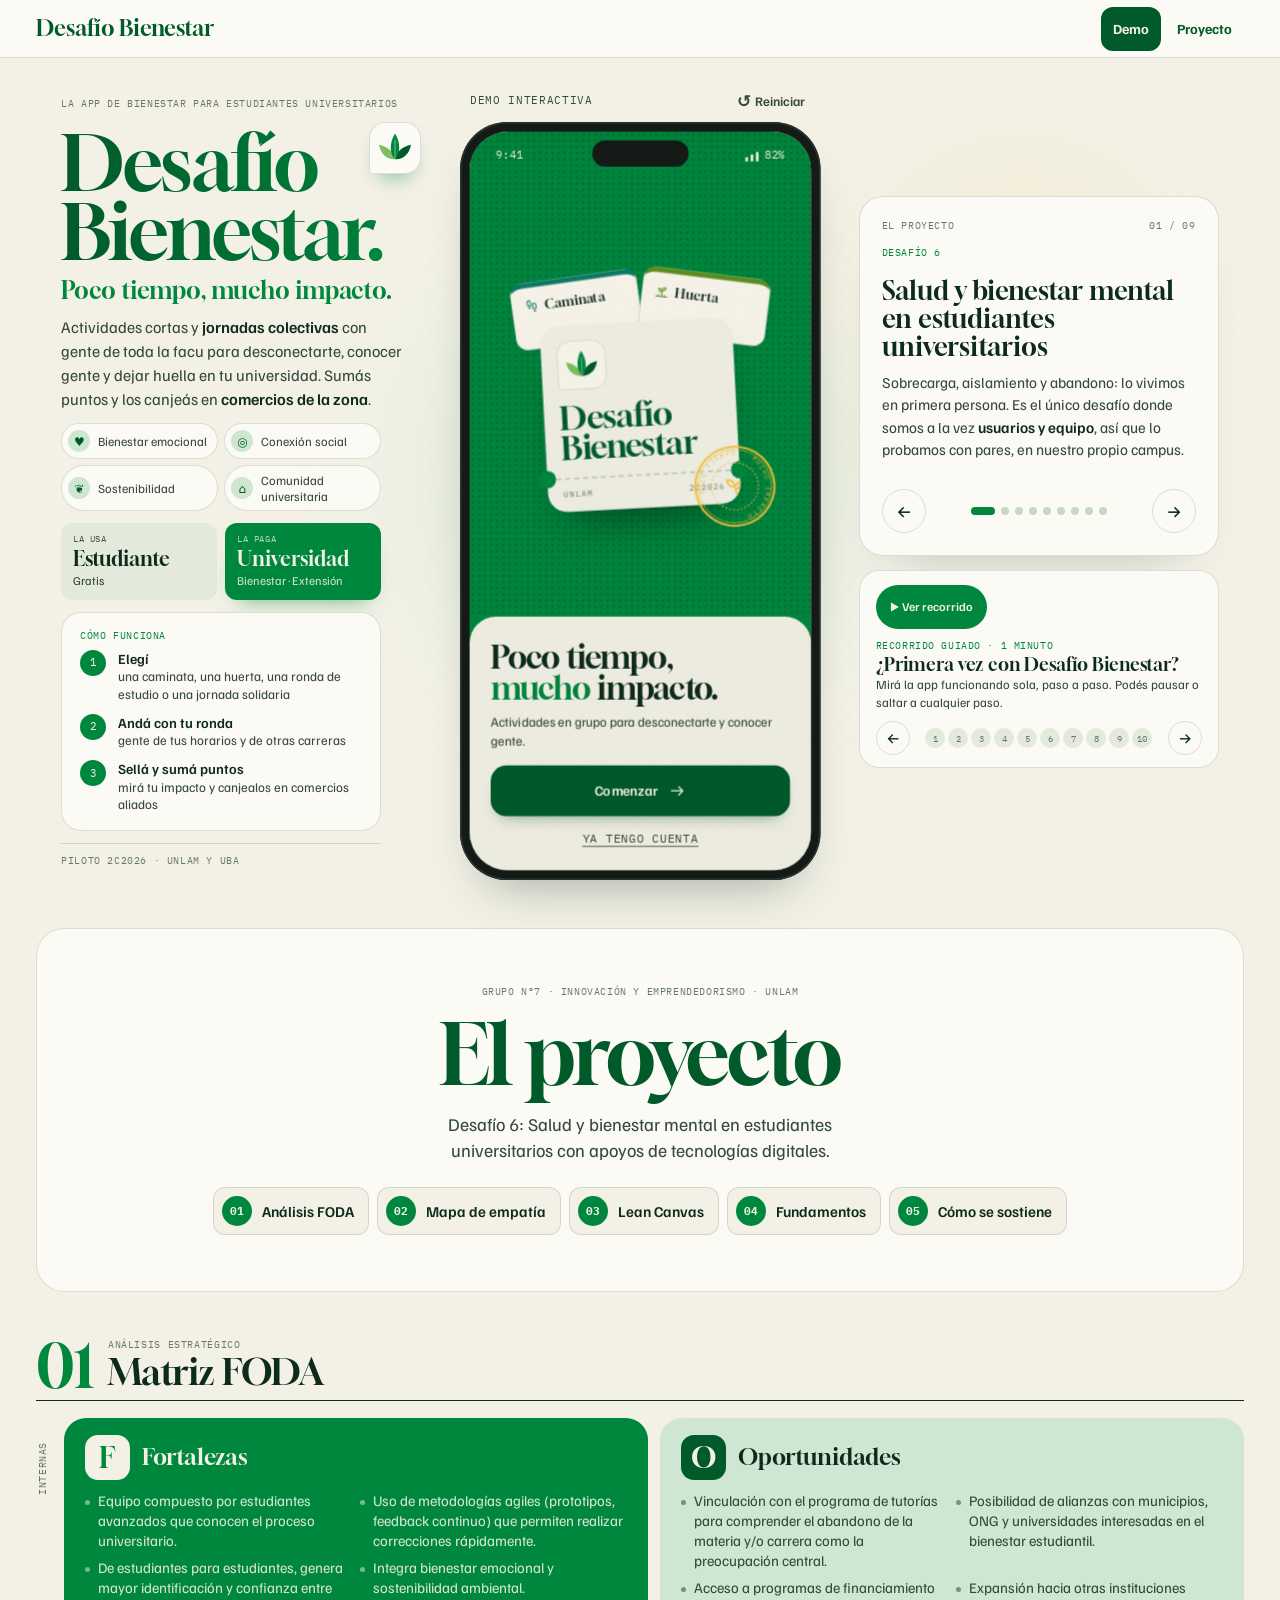
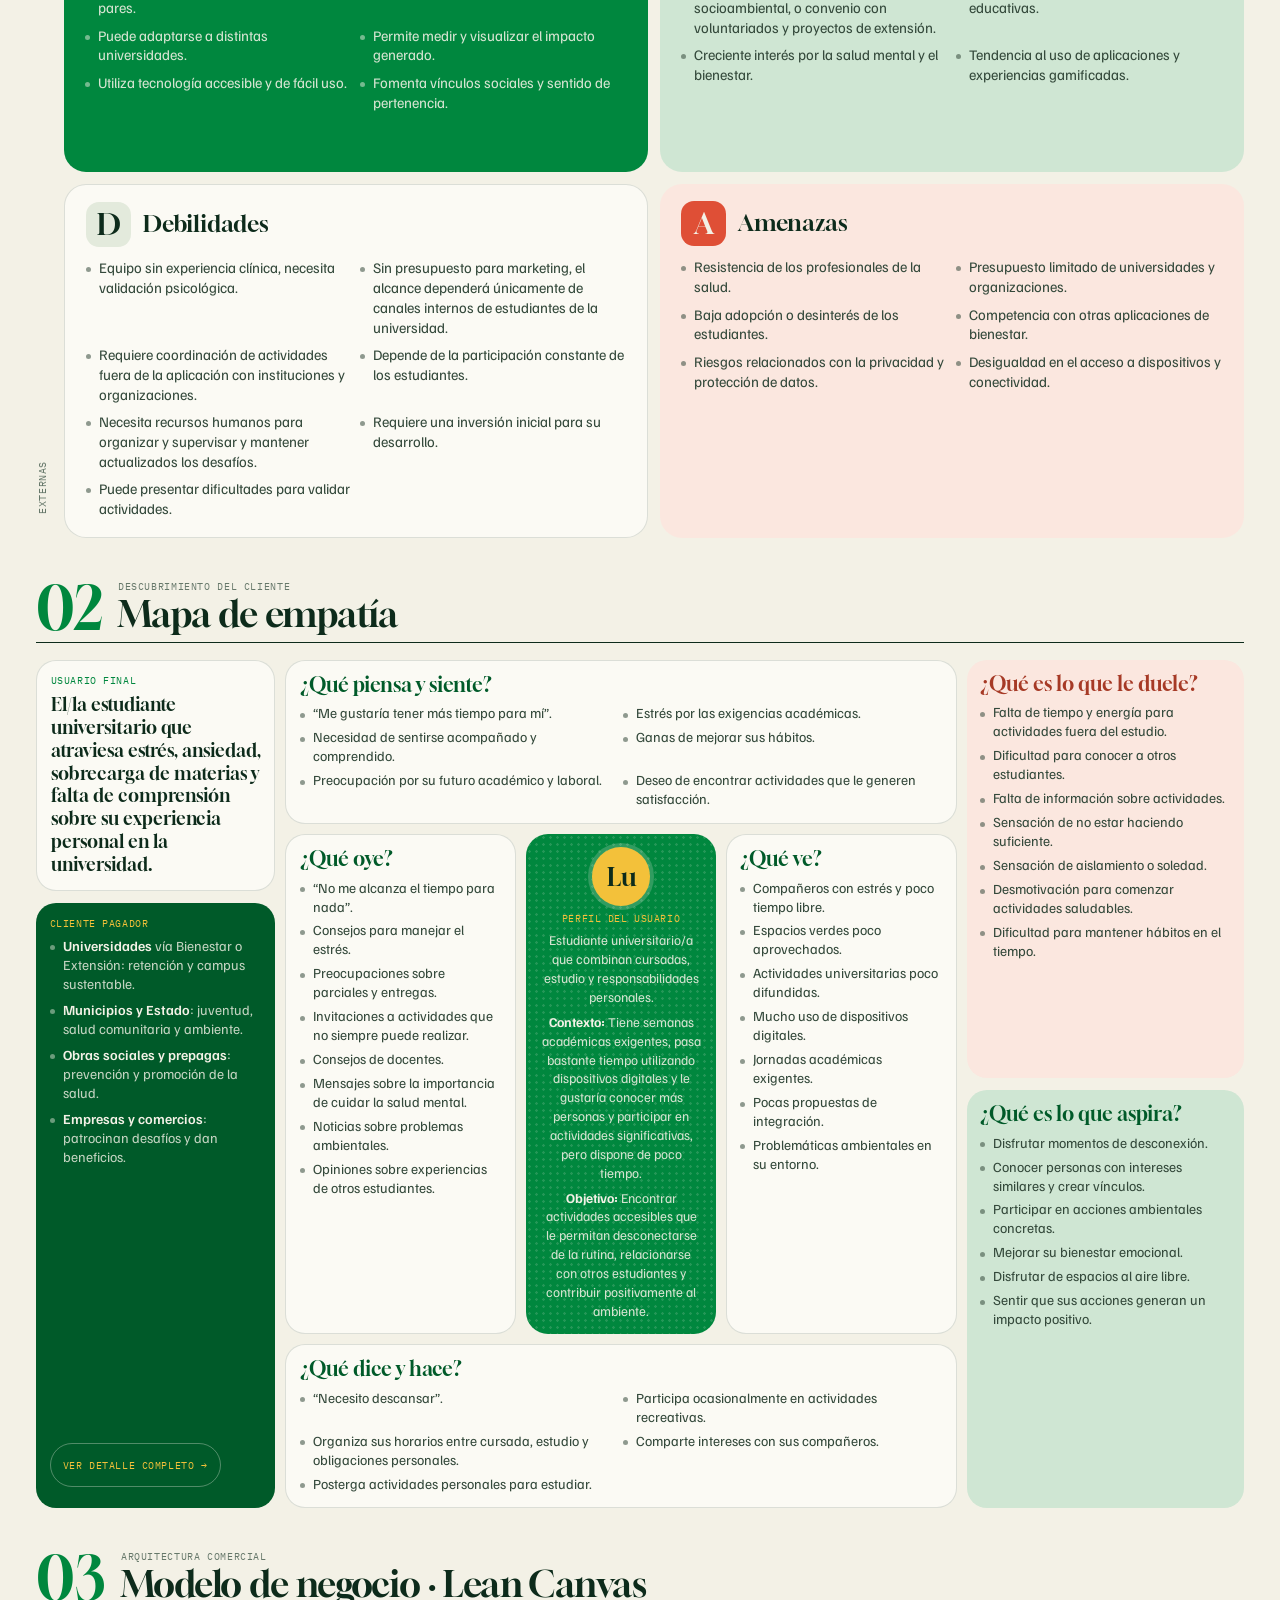
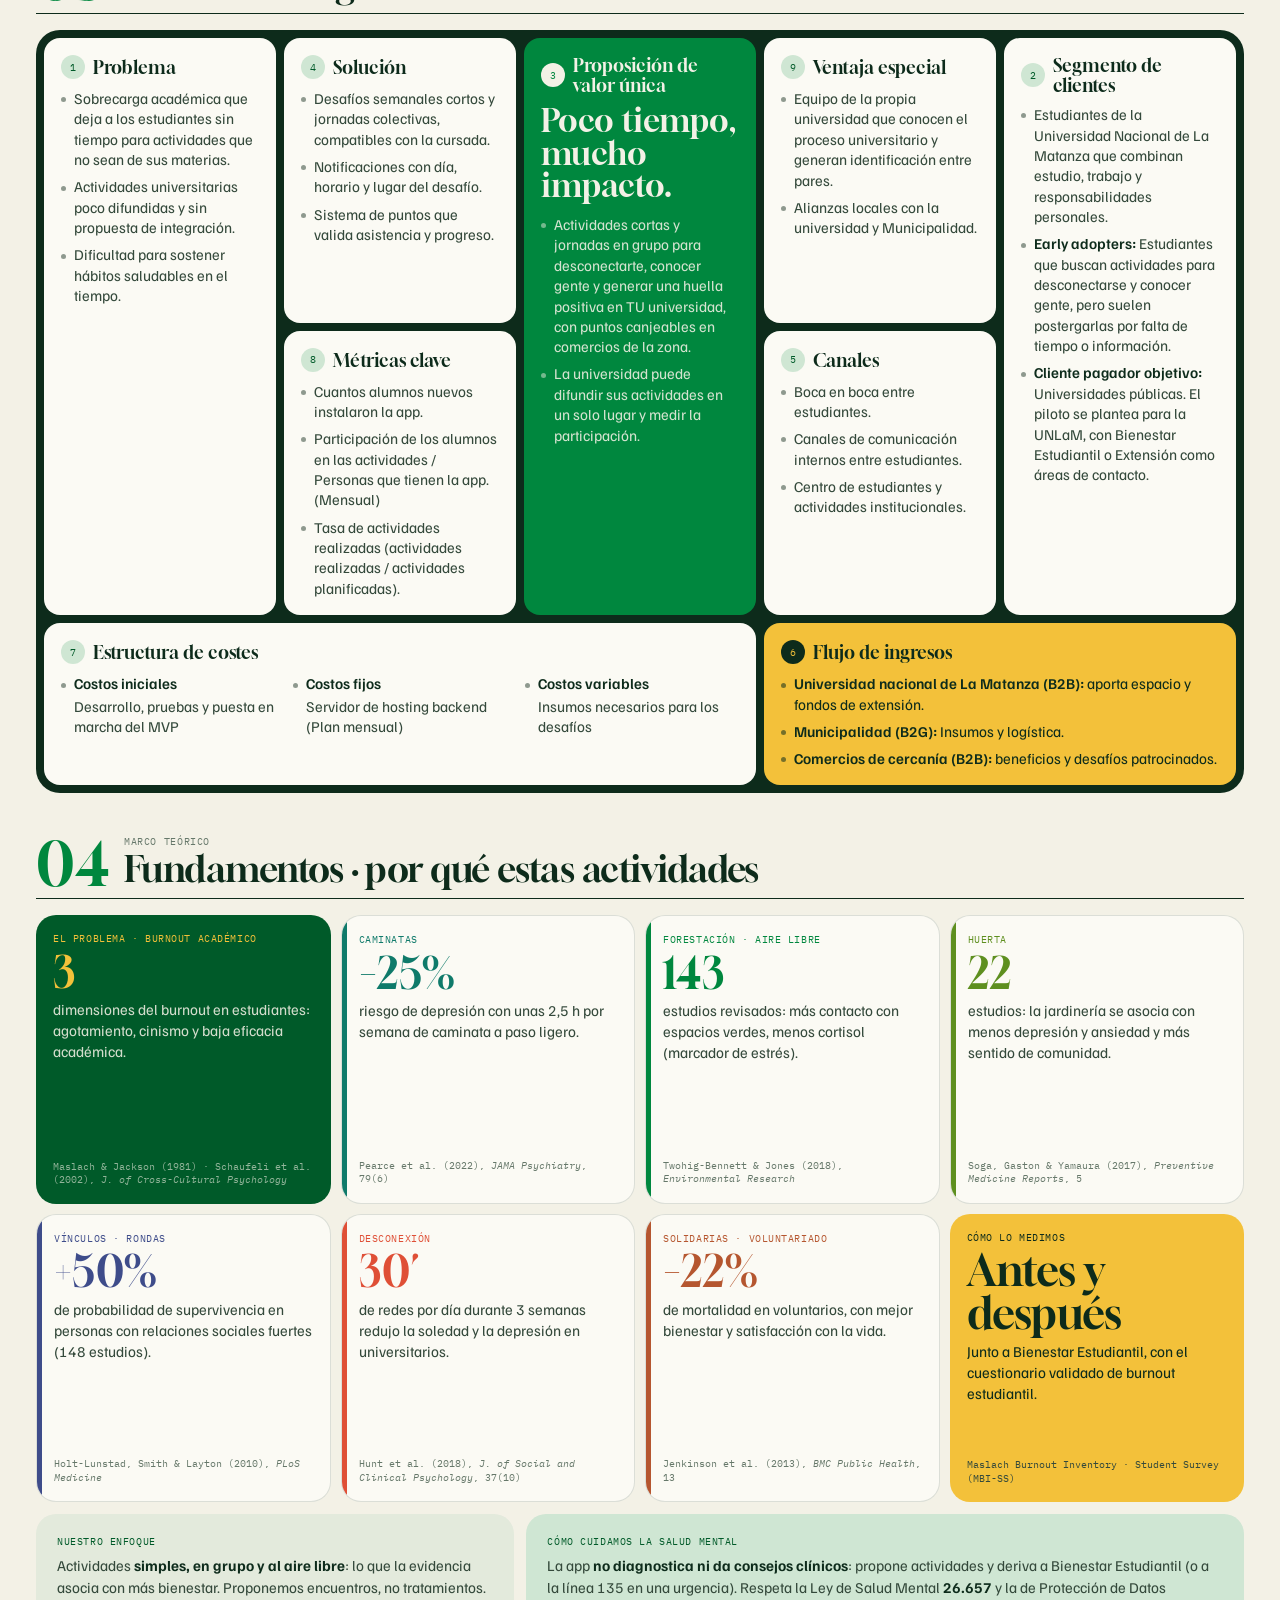
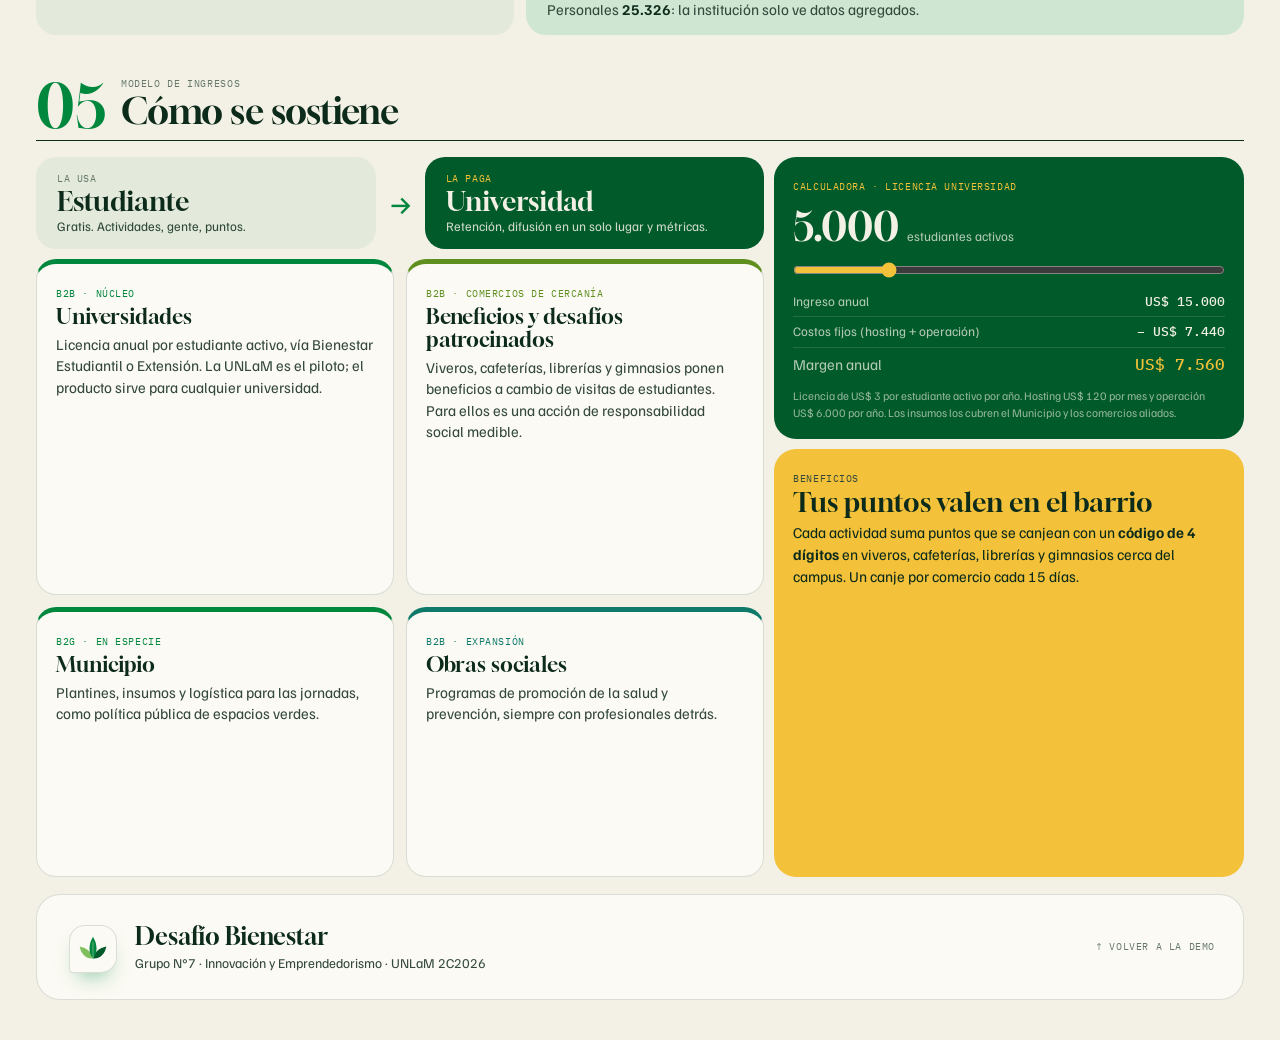
==== commit 205cfb0a: "Refactor HTML structure and enhance accessibility features" ====
--- a/MVP/index.html
+++ b/MVP/index.html
@@ -17,13 +17,23 @@
 </head>
 <body>
 
-<div class="stage" id="top">
+<header class="site-header">
+  <div class="site-header-inner">
+    <a class="site-brand" href="#top">Desafío Bienestar</a>
+    <nav class="site-nav" aria-label="Navegación del sitio">
+      <a class="site-demo" href="#demo">Demo</a>
+      <a href="#entrega">Proyecto</a>
+    </nav>
+  </div>
+</header>
+
+<div class="stage" id="top" tabindex="-1">
 
   <!-- ================= IZQUIERDA: qué es ================= -->
   <aside class="side side-l">
     <div class="mono kicker">La app de bienestar para estudiantes universitarios</div>
     <div class="brand-row"><h1 class="brand">Desafío<br>Bienestar<span>.</span></h1><span class="logo-mark logo3-mark" aria-hidden="true"><svg viewBox="0 0 64 64"><path d="M32 52C21 44 19 28 28 14c9 12 11 27 4 38Z" fill="#7FBF5E" transform="rotate(-42 32 52)"/><path d="M32 52C21 44 19 28 28 14c9 12 11 27 4 38Z" fill="#005A29" transform="rotate(42 32 52) scale(-1 1) translate(-64 0)"/><path d="M32 52C22 42 22 22 32 6c10 16 10 36 0 46Z" fill="#00873E"/><path d="M32 50V18" stroke="#F3F1E6" stroke-width="1.6" stroke-linecap="round" opacity=".55"/></svg></span></div>
-    <p class="tagline slogan" id="slogan" aria-live="polite">Poco tiempo, mucho impacto.</p>
+    <p class="tagline">Poco tiempo, mucho impacto.</p>
     <p class="pitch">Actividades cortas y <b>jornadas colectivas</b> con gente de toda la facu para desconectarte, conocer gente y dejar huella en tu universidad. Sumás puntos y los canjeás en <b>comercios de la zona</b>.</p>
     <div class="pillars4">
       <span><i>♥</i>Bienestar emocional</span>
@@ -43,11 +53,15 @@
         <li><b>Sellá y sumá puntos</b><span>mirá tu impacto y canjealos en comercios aliados</span></li>
       </ol>
     </div>
-    <div class="mono starts">Piloto 2C2026 · UNLaM y UBA <button class="reset mono" id="resetBtn" title="Reiniciar la demo">↺ reiniciar demo</button></div>
+    <div class="mono starts">Piloto 2C2026 · UNLaM y UBA</div>
   </aside>
 
   <!-- ================= CENTRO: el teléfono ================= -->
-  <div class="phone-col">
+  <section class="phone-col" id="demo" aria-label="Demo interactiva" tabindex="-1">
+    <div class="demo-toolbar">
+      <span class="mono">Demo interactiva</span>
+      <button id="resetBtn" type="button"><span aria-hidden="true">↺</span> Reiniciar</button>
+    </div>
     <div class="phone-fit"><div class="phone">
       <div class="screen" id="screen">
         <div class="statusbar mono"><span>9:41</span><span class="sb-r"><i></i><i></i><i></i> 82%</span></div>
@@ -62,18 +76,18 @@
           </span>
         </button>
 
-        <main id="view" class="view"></main>
-
-        <nav class="tabbar" id="tabbar">
+        <div id="view" class="view" tabindex="-1"></div>
+
+        <nav class="tabbar hide" id="tabbar" aria-label="Navegación de la app" inert>
           <button data-tab="home" class="on"><svg viewBox="0 0 24 24"><path d="M4 11.5 12 4l8 7.5V20h-5v-5.5H9V20H4z"/></svg><span>Inicio</span></button>
           <button data-tab="list"><svg viewBox="0 0 24 24"><path d="M9 4h10M9 12h10M9 20h10"/><circle cx="4.5" cy="4" r="1.2"/><circle cx="4.5" cy="12" r="1.2"/><circle cx="4.5" cy="20" r="1.2"/></svg><span>Desafíos</span></button>
-          <button data-tab="stamp" class="tab-stamp" aria-label="Sellar asistencia"><span class="seal"><svg viewBox="0 0 24 24"><path d="M9 3h6v5l3 3v3H6v-3l3-3zM5 18h14M7 21h10"/></svg></span></button>
+          <button data-tab="stamp" class="tab-stamp" aria-label="Sellar asistencia"><span class="seal"><svg viewBox="0 0 24 24"><path d="M9 3h6v5l3 3v3H6v-3l3-3zM5 18h14M7 21h10"/></svg></span><span>Sellar</span></button>
           <button data-tab="community"><svg viewBox="0 0 24 24"><path d="M9 11a3.5 3.5 0 1 0 0-7 3.5 3.5 0 0 0 0 7ZM2.5 20c.6-3.5 3.2-5.5 6.5-5.5s5.9 2 6.5 5.5M16 4.2a3.4 3.4 0 0 1 0 6.6M18 14.8c2 .6 3.2 2.4 3.5 5.2"/></svg><span>Comunidad</span></button>
           <button data-tab="impact"><svg viewBox="0 0 24 24"><path d="M3 20h18M8 20v-6m0 0c-3 0-4.5-2-4.5-5 3 0 4.5 2 4.5 5Zm0 0c0-3 2-5 4.5-5 0 3-1.5 5-4.5 5ZM16.5 20V8.5m0 0c-2.2 0-3.5-1.6-3.5-4 2.2 0 3.5 1.6 3.5 4Zm0 2.5c2 0 3.5-1.3 3.5-3.5-2 0-3.5 1.3-3.5 3.5Z"/></svg><span>Mi impacto</span></button>
         </nav>
 
         <div class="scrim" id="scrim"></div>
-        <section class="sheet" id="sheet" aria-hidden="true"></section>
+        <section class="sheet" id="sheet" role="dialog" aria-labelledby="sheetTitle" aria-hidden="true" inert></section>
 
         <div class="toast" id="toast"></div>
         <div class="stamp-fx" id="stampFx"></div>
@@ -81,7 +95,7 @@
     </div></div>
 
 
-  </div>
+  </section>
 
   <!-- ================= DERECHA: el proyecto, en diapositivas ================= -->
   <aside class="side side-r">
@@ -192,24 +206,23 @@
       </div>
       <i class="tour-bar"><i id="tourBar"></i></i>
     </div>
-    <a class="scroll-cue" href="#entrega"><i></i><span><b>Conocé el proyecto</b>FODA · Empatía · Lean Canvas · Fundamentos</span></a>
   </aside>
 </div>
 
 
 <!-- ================= LA ENTREGA: FODA · EMPATÍA · LEAN CANVAS ================= -->
-<main class="report" id="entrega">
+<main class="report" id="entrega" tabindex="-1">
 
   <header class="rp-intro reveal">
     <span class="mono rp-kicker">Grupo N°7 · Innovación y Emprendedorismo · UNLaM</span>
     <h2>El proyecto</h2>
     <p>Desafío 6: Salud y bienestar mental en estudiantes universitarios con apoyos de tecnologías digitales.</p>
-    <nav class="rp-nav">
-      <a href="#foda"><b>01</b>Análisis estratégico · FODA</a>
-      <a href="#empatia"><b>02</b>Descubrimiento del cliente · Mapa de empatía</a>
-      <a href="#canvas"><b>03</b>Arquitectura comercial · Modelo de negocio</a>
-      <a href="#fundamentos"><b>04</b>Marco teórico · Fundamentos</a>
-      <a href="#sostiene"><b>05</b>Modelo de ingresos · Cómo se sostiene</a>
+    <nav class="rp-nav" aria-label="Secciones del proyecto">
+      <a href="#foda"><b>01</b>Análisis FODA</a>
+      <a href="#empatia"><b>02</b>Mapa de empatía</a>
+      <a href="#canvas"><b>03</b>Lean Canvas</a>
+      <a href="#fundamentos"><b>04</b>Fundamentos</a>
+      <a href="#sostiene"><b>05</b>Cómo se sostiene</a>
     </nav>
   </header>
 
@@ -381,8 +394,8 @@
     </div>
     </div>
 
-    <dialog class="rp-dlg" id="payerDlg">
-      <header><span class="mono">Mapa de empatía · Cliente pagador</span><button type="button" class="rp-dlg-x" aria-label="Cerrar">×</button></header>
+    <dialog class="rp-dlg" id="payerDlg" aria-labelledby="payerTitle">
+      <header><span class="mono" id="payerTitle">Mapa de empatía · Cliente pagador</span><button type="button" class="rp-dlg-x" aria-label="Cerrar">×</button></header>
       <ul>
           <li><b>Universidades y Facultades (Unidades Académicas):</b> A través de sus Secretarías de Bienestar Estudiantil o de Extensión Universitaria, que contratan la plataforma para reducir la deserción académica, fomentar la retención estudiantil y cumplir con metas institucionales de sustentabilidad en el campus. Pueden contratarla a nivel Rectorado (toda la universidad) o por Facultad específica.</li>
           <li><b>Municipalidades y Organismos del Estado (Local, Provincial o Nacional):</b> A través de áreas de Juventud, Salud Comunitaria o Ambiente, que financian o licitan la solución como herramienta de política pública para promover espacios verdes urbanos, participación ciudadana juvenil y salud mental comunitaria.</li>
@@ -509,22 +522,12 @@
       <b>Desafío Bienestar</b>
       <span>Grupo N°7 · Innovación y Emprendedorismo · UNLaM 2C2026</span>
     </div>
-    <a href="#top" class="mono rp-top">↑ Volver a la app</a>
+    <a href="#demo" class="mono rp-top">↑ Volver a la demo</a>
   </footer>
 </main>
 
 <script src="app.js"></script>
 <script>
-/* slogan rotativo */
-(() => {
-  const el = document.getElementById("slogan");
-  const list = ["Poco tiempo, mucho impacto.", "Tu cabeza también cursa.", "Nadie debería cursar solo.", "Sumá puntos, cuidá tu campus."];
-  let k = 0;
-  setInterval(() => {
-    el.classList.add("out");
-    setTimeout(() => { k = (k + 1) % list.length; el.textContent = list[k]; el.classList.remove("out"); }, 450);
-  }, 3800);
-})();
 /* carrusel del proyecto */
 (() => {
   const slides = [...document.querySelectorAll(".slide")], dots = document.getElementById("deckDots");
@@ -539,7 +542,11 @@
     document.getElementById("deckN").textContent = String(i + 1).padStart(2, "0") + " / " + String(slides.length).padStart(2, "0");
   }
   document.querySelectorAll("[data-deck]").forEach(b => b.onclick = () => show(i + +b.dataset.deck));
-  document.addEventListener("keydown", e => { if (e.target.closest("input,textarea")) return; if (e.key === "ArrowRight") show(i + 1); if (e.key === "ArrowLeft") show(i - 1); });
+  document.getElementById("deck").addEventListener("keydown", e => {
+    if (e.key !== "ArrowRight" && e.key !== "ArrowLeft") return;
+    e.preventDefault();
+    show(i + (e.key === "ArrowRight" ? 1 : -1));
+  });
   show(0);
   window.deckShow = show;
 })();
@@ -563,13 +570,10 @@
 /* aparición de la entrega al scrollear */
 (() => {
   const els = document.querySelectorAll(".reveal");
-  if (!("IntersectionObserver" in window)) { els.forEach(e => e.classList.add("in")); return; }
+  if (!("IntersectionObserver" in window)) return;
+  document.getElementById("entrega").classList.add("reveal-enabled");
   const io = new IntersectionObserver(es => es.forEach(e => { if (e.isIntersecting) { e.target.classList.add("in"); io.unobserve(e.target); } }), { threshold: .12, rootMargin: "0px 0px -6% 0px" });
   els.forEach(e => io.observe(e));
-  document.querySelectorAll(".report a[href^=\"#\"], .scroll-cue").forEach(a => a.addEventListener("click", ev => {
-    const t = document.querySelector(a.getAttribute("href")); if (!t) return;
-    ev.preventDefault(); t.scrollIntoView({ behavior: "smooth", block: "start" });
-  }));
 })();
 </script>
 </body>
--- a/MVP/styles.css
+++ b/MVP/styles.css
@@ -31,14 +31,20 @@
   --spring:cubic-bezier(.2,.9,.25,1.25);
   --out:cubic-bezier(.16,1,.3,1);
   --r:18px;
+  --site-header-height:calc(58px + env(safe-area-inset-top, 0px));
+  --demo-toolbar-height:44px;
+  --app-bottom-inset:0px;
 }
 
 *{box-sizing:border-box;margin:0;padding:0}
 button{font:inherit;color:inherit;background:none;border:0;cursor:pointer;-webkit-tap-highlight-color:transparent}
 svg{display:block}
+:focus-visible{outline:2px solid var(--unlam-d);outline-offset:3px}
+.tabbar :focus-visible{outline-color:var(--sun);outline-offset:-3px}
 .mono{font-family:var(--f-mono);font-size:11px;letter-spacing:.06em;text-transform:uppercase}
 
 html,body{min-height:100%}
+html{scroll-padding-top:var(--site-header-height);scroll-behavior:smooth}
 body{
   font-family:var(--f-body);
   color:var(--ink);
@@ -47,6 +53,20 @@
     #DCE5D6;
   -webkit-font-smoothing:antialiased;
 }
+
+.site-header{position:sticky;top:0;z-index:100;padding-top:env(safe-area-inset-top,0px);background:#FBFAF4;border-bottom:1px solid var(--line)}
+.site-header-inner{max-width:1400px;height:57px;margin:auto;padding:0 clamp(12px,4vw,36px);display:flex;align-items:center;justify-content:space-between;gap:8px}
+.site-brand,.site-nav a{min-height:44px;display:inline-flex;align-items:center;color:var(--unlam-d);text-decoration:none}
+.site-brand{font-family:var(--f-display);font-size:clamp(15px,2.1vw,22px);line-height:1.1}
+.site-nav{display:flex;align-items:center;gap:4px}
+.site-nav a{padding:0 12px;border-radius:12px;font-size:14px;font-weight:700;white-space:nowrap}
+.site-nav a:hover{background:var(--paper-2)}
+.site-nav .site-demo{background:var(--unlam-d);color:var(--paper)}
+.site-nav .site-demo:hover{background:var(--ink)}
+.demo-toolbar{min-height:var(--demo-toolbar-height);display:flex;align-items:center;justify-content:space-between;gap:8px;padding:0 10px;color:var(--ink-2)}
+.demo-toolbar button{min-height:44px;font-size:13px;font-weight:600;padding:0 6px;border-radius:8px}
+.demo-toolbar button:hover{color:var(--unlam-d);background:var(--paper-2)}
+.demo-toolbar button span{font-size:17px;vertical-align:-.06em}
 
 /* ---------- escenario de presentación (desktop) ---------- */
 .stage{
@@ -125,23 +145,28 @@
 .sb-r i{width:3px;background:var(--ink);border-radius:1px}
 .sb-r i:nth-child(1){height:5px}.sb-r i:nth-child(2){height:8px}.sb-r i:nth-child(3){height:11px;margin-right:4px}
 
-/* mobile real / modo dispositivo de F12: sólo la app */
+/* En celular, la demo usa el espacio debajo de la navegación. */
 @media (max-width:560px){
+  :root{--site-header-height:calc(53px + env(safe-area-inset-top, 0px));--app-bottom-inset:env(safe-area-inset-bottom, 0px)}
   body{background:var(--paper)}
+  .site-header-inner{height:52px}
   .stage{display:block;padding:0;max-width:none}
   .side,.jumps{display:none}
   .phone-col{position:static}
-  .phone{width:100vw;height:100vh;height:100dvh;min-height:0;aspect-ratio:auto;border-radius:0;padding:0;box-shadow:none;background:var(--paper)}
+  .demo-toolbar{padding-inline:16px;background:var(--paper-2)}
+  .phone{width:100%;height:calc(100vh - var(--site-header-height) - var(--demo-toolbar-height));height:calc(100dvh - var(--site-header-height) - var(--demo-toolbar-height));min-height:260px;aspect-ratio:auto;border-radius:0;padding:0;box-shadow:none;background:var(--paper)}
   .screen{border-radius:0}
   .statusbar{display:none}
-  .view{padding-top:12px !important}
+  .screen .view{padding-top:12px}
 }
 
 /* ---------- vista ---------- */
 .view{
   position:absolute;inset:0;overflow-y:auto;overflow-x:hidden;
-  padding:54px 0 120px;scrollbar-width:none;
-}
+  padding:54px 0 calc(108px + var(--app-bottom-inset));scrollbar-width:none;
+  overscroll-behavior-y:contain;scroll-padding-bottom:calc(100px + var(--app-bottom-inset));
+}
+.view.without-nav{scroll-padding-bottom:var(--app-bottom-inset)}
 .view::-webkit-scrollbar{display:none}
 .pad{padding:0 22px}
 
@@ -153,30 +178,28 @@
 .view.still .sun{animation:none}
 .view.leaving{animation:leave .22s ease-in forwards}
 @keyframes leave{to{opacity:0;transform:translateY(-8px) scale(.985)}}
-.view.leaving.back{animation-name:leaveBack}
+.view.leaving.from-back{animation-name:leaveBack}
 @keyframes leaveBack{to{opacity:0;transform:translateX(30px)}}
 
 /* ---------- tabbar ---------- */
 .tabbar{
-  position:absolute;left:12px;right:12px;bottom:14px;z-index:30;
-  height:68px;border-radius:24px;background:var(--unlam-d);color:#F3F1E699;
-  display:grid;grid-template-columns:1fr 1fr 76px 1fr 1fr;align-items:center;
-  box-shadow:0 14px 30px -12px #0D2B1Bcc;
+  position:absolute;left:10px;right:10px;bottom:calc(10px + var(--app-bottom-inset));z-index:30;
+  min-height:66px;padding:4px;border-radius:22px;background:var(--unlam-d);color:#E3EADC;
+  display:grid;grid-template-columns:repeat(5,minmax(0,1fr));align-items:stretch;
+  box-shadow:0 8px 24px -10px #0D2B1B99;
   transition:transform .45s var(--out), opacity .3s;
 }
 .tabbar.hide{transform:translateY(120%);opacity:0;pointer-events:none}
-.tabbar button{display:flex;flex-direction:column;align-items:center;gap:4px;font-size:10.5px;font-weight:500;letter-spacing:.02em;position:relative;transition:color .25s}
-.tabbar svg{width:22px;height:22px;fill:none;stroke:currentColor;stroke-width:1.6;stroke-linecap:round;stroke-linejoin:round;transition:transform .35s var(--spring)}
-.tabbar button.on{color:var(--paper)}
-.tabbar button.on svg{transform:translateY(-2px)}
-.tabbar button.on::after{content:"";position:absolute;bottom:-9px;width:4px;height:4px;border-radius:50%;background:var(--sun)}
+.tabbar button{min-height:56px;display:flex;flex-direction:column;align-items:center;justify-content:center;gap:4px;border-radius:16px;font-size:clamp(9px,2.8cqw,11px);font-weight:600;white-space:nowrap}
+.tabbar svg{width:21px;height:21px;fill:none;stroke:currentColor;stroke-width:1.7;stroke-linecap:round;stroke-linejoin:round}
+.tabbar button.on{background:#FFFFFF21;color:#FFFCEF}
+.tabbar button.on svg{color:var(--sun)}
 .tab-stamp .seal{
-  width:58px;height:58px;border-radius:50%;margin-top:-30px;
-  background:var(--unlam);color:var(--paper);display:grid;place-items:center;
-  box-shadow:0 0 0 5px var(--paper),0 10px 18px -6px #00873Eaa;
+  width:31px;height:31px;border-radius:50%;
+  background:var(--sun);color:var(--ink);display:grid;place-items:center;
   transition:transform .35s var(--spring)
 }
-.tab-stamp .seal svg{width:26px;height:26px;stroke-width:1.7}
+.tab-stamp .seal svg{width:20px;height:20px}
 .tab-stamp:active .seal{transform:scale(.9) rotate(-8deg)}
 
 /* ---------- elementos comunes ---------- */
@@ -384,11 +407,12 @@
 .scrim.on{opacity:1;pointer-events:auto}
 .sheet{
   position:absolute;left:0;right:0;bottom:0;z-index:45;background:var(--paper);border-radius:30px 30px 0 0;
-  padding:12px 22px 30px;transform:translateY(105%);transition:transform .55s var(--out);max-height:92%;overflow:auto
+  padding:12px 22px calc(30px + var(--app-bottom-inset));transform:translateY(105%);transition:transform .55s var(--out);max-height:92%;overflow:auto
 }
 .sheet.on{transform:none}
 .grab{width:44px;height:5px;border-radius:5px;background:var(--paper-3);margin:0 auto 16px}
-.sheet h2{font-family:var(--f-display);font-weight:400;font-size:30px;line-height:1}
+.sheet-close{position:absolute;top:10px;right:12px;width:44px;height:44px;border-radius:50%;background:var(--paper-2);font-size:24px;line-height:1}
+.sheet h2{font-family:var(--f-display);font-weight:400;font-size:30px;line-height:1;padding-right:32px}
 .sheet .sub{color:var(--ink-2);font-size:14.5px;margin-top:6px;line-height:1.4}
 .viewfinder{position:relative;margin:20px auto 0;width:200px;height:200px;border-radius:24px;background:var(--ink);overflow:hidden;display:grid;place-items:center}
 .viewfinder .qr{width:128px;height:128px;display:grid;grid-template-columns:repeat(13,1fr);gap:1px;padding:8px;background:var(--paper);border-radius:8px}
@@ -439,9 +463,9 @@
 .toast{
   position:absolute;left:50%;top:60px;z-index:65;transform:translate(-50%,-160%);background:var(--unlam-d);color:var(--paper);
   padding:12px 16px;border-radius:16px;display:flex;align-items:center;gap:10px;font-weight:500;font-size:14px;white-space:nowrap;
-  transition:transform .55s var(--spring);box-shadow:0 12px 24px -10px #0D2B1Bcc
-}
-.toast.on{transform:translate(-50%,0)}
+  opacity:0;pointer-events:none;transition:transform .55s var(--spring),opacity .25s;box-shadow:0 12px 24px -10px #0D2B1Bcc
+}
+.toast.on{transform:translate(-50%,0);opacity:1}
 .toast b{background:var(--sun);color:var(--ink);font-family:var(--f-mono);font-size:12px;padding:3px 7px;border-radius:6px}
 @media (max-width:560px){.toast{top:16px}}
 
@@ -537,5 +561,6 @@
 @keyframes fall{to{transform:translate(var(--dx),110vh) rotate(540deg)}}
 
 @media (prefers-reduced-motion:reduce){
-  *,*::before,*::after{animation-duration:.01ms !important;animation-iteration-count:1 !important;transition-duration:.01ms !important}
-}
+  html{scroll-behavior:auto}
+  *,*::before,*::after{animation-duration:.01ms !important;animation-delay:0ms !important;animation-iteration-count:1 !important;transition-duration:.01ms !important;transition-delay:0ms !important}
+}
--- a/MVP/styles-v3.css
+++ b/MVP/styles-v3.css
@@ -110,16 +110,12 @@
 .detail-hero .mins{font-size:44px;display:flex;align-items:baseline;gap:2px}
 .detail-hero .mins small{font-family:var(--f-body);font-size:14px;font-weight:500;margin-right:4px}
 
-/* ---------- tabbar: etiquetas que no se pisan ---------- */
-.tabbar button span{font-size:10px;white-space:nowrap}
-.tabbar{grid-template-columns:1fr 1fr 74px 1fr 1fr}
-
 .jrow,.peers{scroll-padding-inline:22px}
 .j-dur{font-size:21px}
 .garden.mini .g-sun{display:none}
 .garden.mini{margin-top:4px}
 
-html,body{overflow-x:hidden}
+html,body{overflow-x:clip}
 @media (max-width:560px){.stage::before,.stage::after{display:none}.stage{min-height:0}}
 
 .brand-sprout{width:46px;height:72px;margin:0 0 10px 6px}
@@ -132,8 +128,40 @@
 /* la demo guiada vive en la columna derecha: el celu usa toda la altura */
 .side-r{gap:14px}
 .side-r .tour{width:100%;margin:0}
-@media (min-width:561px){.stage{padding-top:22px;padding-bottom:22px}}
-@media (min-width:561px){.stage{min-height:100vh}}
+@media (min-width:561px){
+  .stage{padding-block:20px;min-height:calc(100svh - var(--site-header-height));gap:clamp(24px,3vw,44px)}
+  .phone-col{position:static;align-self:start}
+  .brand{font-size:clamp(52px,6vw,84px);line-height:.9}
+}
+@media (min-width:561px) and (max-width:860px){
+  .stage{max-width:none;grid-template-columns:repeat(2,minmax(0,1fr));grid-template-areas:"p p" "l r";align-items:start;padding-inline:20px}
+  .phone-col{justify-self:center}
+  .tour-dots{flex-wrap:wrap}
+}
+@media (min-width:721px) and (max-width:860px){
+  .stage{grid-template-columns:auto minmax(0,1fr);grid-template-areas:"p l" "p r";align-content:start}
+}
+@media (min-width:861px){
+  .side-l{gap:12px}
+  .side-l .pitch{max-width:38ch}
+  .brand-row{position:relative}
+  .brand-row .logo-mark{position:absolute;top:0;right:0;margin:0}
+  .side-r .deck{min-height:clamp(280px,40svh,365px)}
+  .tour .tour-play{position:static;height:44px;margin-bottom:10px}
+  .tour .tour-cap{padding-right:0;min-height:0}
+  .tour .tour-cap p{margin-right:0}
+}
+@media (min-width:861px) and (max-height:780px){
+  .side-l .brand{font-size:clamp(46px,5.1vw,70px)}
+  .side-l .how{padding:12px 14px}
+  .side-l .how ol{gap:6px}
+}
+@media (min-width:861px) and (max-width:1240px){
+  .stage{grid-template-columns:minmax(230px,1fr) minmax(0,auto) minmax(235px,1fr);grid-template-areas:"l p r";padding-inline:24px}
+  .brand-row .logo-mark{width:38px;height:38px}
+  .brand-row .logo-mark svg{width:25px;height:25px}
+  .tour-dots{gap:2px;flex-wrap:wrap}
+}
 
 /* ==========================================================
    SPLASH · pantalla de inicio
--- a/MVP/styles-v4.css
+++ b/MVP/styles-v4.css
@@ -236,6 +236,25 @@
 .s3-btn{width:100%;margin-top:8px}
 .s3-login{align-self:center;color:var(--ink-2);font-size:14px;padding:6px}
 @media (max-height:720px){.s3-art{min-height:300px;padding-top:30px}.s3-stack{transform:scale(.85)}}
+@media (max-width:560px){
+  .splash3{margin-top:-12px;min-height:calc(100% + 12px)}
+  .s3-sheet{padding:20px 20px calc(12px + var(--app-bottom-inset))}
+  .s3-sheet h1{font-size:clamp(28px,9cqw,38px)}
+  .s3-login{min-height:44px}
+  .ob-foot,.cta-bar{padding-bottom:calc(16px + var(--app-bottom-inset))}
+  .ob-foot .ob-skip{min-height:44px}
+  .back{min-width:44px;min-height:44px}
+}
+@media (max-width:560px) and (max-height:730px){
+  .s3-art{min-height:228px;padding-top:0}
+  .s3-stack{height:228px;transform:scale(.72);transform-origin:top center}
+  .s3-stack .s2-stamp{bottom:-61px}
+  .s3-sheet{gap:6px}
+  .greet{padding-top:10px}
+  .ticket-wrap{margin-top:14px}
+  .ticket h3{font-size:25px;margin-top:10px}
+  .ticket .perf{margin-top:14px}
+}
 
 /* ---------- perfil: universidad y carrera ---------- */
 .prof{border-radius:20px;background:#FBF7EE;border:1px solid var(--line);padding:16px;display:flex;flex-direction:column;gap:14px}
--- a/MVP/styles-report.css
+++ b/MVP/styles-report.css
@@ -2,33 +2,27 @@
    LA ENTREGA — FODA · Mapa de empatía · Lean Canvas
    Mismo lenguaje que la app: papel, verde UNLaM, Gloock.
    ========================================================== */
-.report{max-width:1240px;margin:0 auto;padding:40px 40px 60px;display:flex;flex-direction:column;gap:110px}
-@media (max-width:560px){.report,.scroll-cue{display:none}}
+.report{max-width:1240px;margin:0 auto;padding:40px 40px 60px;display:flex;flex-direction:column;gap:clamp(48px,8vw,100px)}
 
 /* aparición al scrollear */
-.reveal{opacity:0;transform:translateY(28px);transition:opacity .8s var(--out),transform .8s var(--out);transition-delay:var(--rd,0s)}
-.reveal.in{opacity:1;transform:none}
-@media (prefers-reduced-motion:reduce){.reveal{opacity:1;transform:none}}
-
-/* indicador de scroll en el hero */
-.scroll-cue{position:absolute;left:50%;bottom:14px;transform:translateX(-50%);display:flex;flex-direction:column;align-items:center;gap:6px;color:var(--ink-3);font-family:var(--f-mono);font-size:9.5px;letter-spacing:.08em;text-transform:uppercase;text-decoration:none;z-index:3;animation:rise .8s var(--out) both 1.6s}
-.scroll-cue i{width:22px;height:34px;border-radius:12px;border:1.5px solid currentColor;position:relative}
-.scroll-cue i::after{content:"";position:absolute;left:50%;top:7px;width:4px;height:7px;margin-left:-2px;border-radius:2px;background:var(--unlam);animation:wheel 1.8s ease-in-out infinite}
-@keyframes wheel{0%{opacity:0;transform:translateY(0)}30%{opacity:1}80%{opacity:0;transform:translateY(10px)}100%{opacity:0}}
-.scroll-cue:hover{color:var(--unlam)}
+.report .reveal{transition:opacity .6s var(--out),transform .6s var(--out);transition-delay:var(--rd,0s)}
+@media (prefers-reduced-motion:no-preference){
+  .report.reveal-enabled .reveal:not(.in):not(:focus-within){opacity:0;transform:translateY(12px)}
+}
+
 
 /* intro */
-.rp-intro{text-align:center;display:flex;flex-direction:column;align-items:center;gap:14px;padding-top:30px}
+.rp-intro{text-align:center;display:flex;flex-direction:column;align-items:center;gap:16px;padding:clamp(26px,5vw,56px) clamp(14px,4vw,48px);background:#FBFAF4;border:1px solid var(--line);border-radius:28px}
 .rp-kicker{font-size:10px;color:var(--ink-3)}
-.rp-intro h2{font-family:var(--f-display);font-weight:400;font-size:84px;line-height:.9;letter-spacing:-.025em;color:var(--unlam-d)}
+.rp-intro h2{font-family:var(--f-display);font-weight:400;font-size:clamp(42px,8vw,84px);line-height:.96;letter-spacing:-.025em;color:var(--unlam-d)}
 .rp-intro p{font-size:18px;color:var(--ink-2);max-width:46ch;line-height:1.45}
-.rp-nav{display:flex;flex-wrap:wrap;justify-content:center;gap:10px;margin-top:10px}
-.rp-nav a{display:flex;align-items:center;gap:10px;padding:10px 16px 10px 10px;border-radius:99px;background:#FBFAF4;border:1px solid var(--line);color:var(--ink);text-decoration:none;font-weight:500;font-size:14px;transition:transform .35s var(--spring),border-color .2s}
-.rp-nav a:hover{transform:translateY(-2px);border-color:var(--unlam)}
+.rp-nav{display:flex;flex-wrap:wrap;justify-content:center;gap:8px;margin-top:8px}
+.rp-nav a{display:flex;align-items:center;gap:10px;min-height:48px;padding:7px 14px 7px 8px;border-radius:12px;background:var(--paper);border:1px solid var(--line);color:var(--ink);text-decoration:none;font-weight:600;font-size:15px;transition:border-color .2s,background .2s}
+.rp-nav a:hover{background:var(--mint);border-color:var(--unlam)}
 .rp-nav b{width:30px;height:30px;border-radius:50%;background:var(--unlam);color:var(--paper);display:grid;place-items:center;font-family:var(--f-mono);font-size:11px}
 
 /* encabezado de sección */
-.rp-sec{scroll-margin-top:30px}
+.rp-sec{min-width:0;scroll-margin-top:12px}
 .rp-h{display:flex;align-items:flex-end;gap:18px;margin-bottom:30px;padding-bottom:18px;border-bottom:1.5px solid var(--ink)}
 .rp-n{font-family:var(--f-display);font-size:96px;line-height:.8;color:var(--unlam)}
 .rp-h .mono{font-size:10.5px;color:var(--ink-3)}
@@ -143,12 +137,6 @@
   .rp-intro h2{font-size:60px}
 }
 
-.side-r .scroll-cue{position:static;transform:none;flex-direction:row;gap:14px;padding:14px 16px;border-radius:20px;background:var(--unlam-d);color:#F3F1E6aa;text-transform:none;letter-spacing:.02em;font-size:11px;transition:transform .35s var(--spring),background .2s}
-.side-r .scroll-cue:hover{transform:translateY(-3px);color:#F3F1E6aa;background:var(--unlam)}
-.side-r .scroll-cue i{border-color:var(--paper);flex:none}
-.side-r .scroll-cue i::after{background:var(--sun)}
-.side-r .scroll-cue span{display:flex;flex-direction:column;gap:2px;font-family:var(--f-mono)}
-.side-r .scroll-cue b{font-family:var(--f-body);font-size:15px;font-weight:600;color:var(--paper)}
 
 /* ==========================================================
    EMPATÍA en 3 columnas · quién | mapa | dolores-aspiraciones
@@ -161,13 +149,14 @@
 .emp-wrap .emp-grid{grid-template-columns:1fr .82fr 1fr}
 .emp-q.piensa ul,.emp-q.dice ul{grid-template-columns:1fr 1fr}
 .payer-sum{gap:7px!important}
-.payer-more{margin-top:auto;align-self:flex-start;background:none;border:1px solid #F3F1E655;color:var(--sun);border-radius:99px;padding:7px 12px;font-size:10px;cursor:pointer;transition:background .2s}
+.payer-more{margin-top:auto;align-self:flex-start;min-height:44px;background:none;border:1px solid #F3F1E655;color:var(--sun);border-radius:99px;padding:7px 12px;font-size:10px;cursor:pointer;transition:background .2s}
 .payer-more:hover{background:#F3F1E61a}
 .rp-dlg{margin:auto;max-width:min(760px,92vw);border:0;border-radius:24px;padding:26px 30px 30px;background:var(--unlam-d);color:var(--paper)}
 .rp-dlg::backdrop{background:#0D2B1Bb3;backdrop-filter:blur(3px)}
 .rp-dlg header{display:flex;justify-content:space-between;align-items:center;margin-bottom:16px}
 .rp-dlg header .mono{font-size:10px;color:var(--sun)}
-.rp-dlg-x{width:34px;height:34px;border-radius:50%;border:0;background:#F3F1E61f;color:var(--paper);font-size:20px;cursor:pointer}
+.rp-dlg-x{width:44px;height:44px;border-radius:50%;border:0;background:#F3F1E61f;color:var(--paper);font-size:20px;cursor:pointer}
+.payer-more:focus-visible,.rp-dlg-x:focus-visible,.ss-calc input:focus-visible{outline-color:var(--sun)}
 .rp-dlg li{color:#F3F1E6d9;font-size:14.5px}
 .rp-dlg li b{color:var(--paper)}
 .foda-grid .fq ul{grid-template-columns:1fr 1fr;column-gap:20px}
@@ -183,33 +172,35 @@
 
 /* ==========================================================
    UNA PANTALLA POR ENTREGABLE (escritorio)
-   Cada sección ocupa 100svh; la tipografía escala con el alto.
+   Las secciones crecen si su contenido supera el alto disponible.
    ========================================================== */
 @media (min-width:1101px) and (min-height:600px){
   html{scroll-snap-type:y proximity}
-  .stage,.rp-sec,.rp-intro{scroll-snap-align:start}
-  .report{max-width:1400px;gap:0;padding:0 36px 40px}
-  .rp-intro{min-height:60svh;justify-content:center}
+  .stage,.rp-sec{scroll-snap-align:start}
+  .report{max-width:1400px;gap:0;padding:28px 36px 40px}
+  .rp-intro{justify-content:center;margin-bottom:20px}
   .rp-sec{--fs:clamp(10.5px,1.55vh,14.5px);--pad:clamp(10px,1.9vh,24px);--h3:clamp(15px,2.25vh,23px);
-    height:100svh;min-height:600px;display:flex;flex-direction:column;padding:2.2vh 0 1.8vh;scroll-margin-top:0;box-sizing:border-box}
+    min-height:calc(100svh - var(--site-header-height));display:flex;flex-direction:column;padding:2.2vh 0 1.8vh;scroll-margin-top:0;box-sizing:border-box}
   .rp-sec>.rp-h{flex:none;margin-bottom:1.8vh;padding-bottom:1.2vh;gap:14px}
   .rp-n{font-size:clamp(38px,6.6vh,72px)}
   .rp-h h2{font-size:clamp(24px,4vh,42px);margin-top:2px}
   .rp-h .mono{font-size:clamp(9px,1.15vh,10.5px)}
-  .rp-sec .report li,.rp-sec li{font-size:var(--fs);line-height:1.36;padding-left:13px}
+  .rp-sec li{font-size:var(--fs);line-height:1.36;padding-left:13px}
   .rp-sec li::before{width:5px;height:5px}
   .rp-sec ul{gap:clamp(3px,.75vh,8px)}
   .rp-sec h3{font-size:var(--h3)}
 
   /* FODA */
-  #foda{--fs:clamp(11px,1.9vh,16.5px);--h3:clamp(17px,2.7vh,26px)}
-  #foda ul{gap:clamp(5px,1.1vh,12px)}
+  #foda{--fs:clamp(12px,1.62vh,15px);--h3:clamp(17px,2.6vh,25px)}
+  #foda ul{gap:clamp(4px,.85vh,8px)}
   .foda-grid{flex:1;min-height:0;grid-template-rows:1fr 1fr;gap:12px;padding-left:28px}
-  .fq{padding:var(--pad) calc(var(--pad) + 4px);border-radius:22px;overflow:hidden}
+  .fq{padding:var(--pad) calc(var(--pad) + 4px);border-radius:22px}
   .fq header{margin-bottom:1.3vh;gap:12px}
   .fq header b{width:clamp(34px,5vh,50px);height:clamp(34px,5vh,50px);font-size:clamp(20px,3.2vh,30px);border-radius:13px}
 
   /* Empatía */
+  #empatia{--pad:clamp(10px,1.5vh,16px)}
+  #empatia ul{gap:clamp(3px,.55vh,6px)}
   .emp-wrap{flex:1;min-height:0;gap:10px}
   .emp-wrap .emp-grid{gap:10px;grid-template-rows:auto 1fr auto;min-height:0}
   .who-card,.emp-q,.pg-card{padding:var(--pad);border-radius:20px}
@@ -224,7 +215,7 @@
   /* Lean Canvas */
   #canvas{--fs:clamp(10.5px,1.72vh,15px)}
   .canvas{flex:1;min-height:0;grid-template-rows:1fr 1fr auto;gap:8px;padding:8px;border-radius:24px}
-  .cv{padding:var(--pad);border-radius:16px;overflow:hidden}
+  .cv{padding:var(--pad);border-radius:16px}
   .cv h3{font-size:calc(var(--h3) - 2px);margin-bottom:1vh}
   .pvu-big{font-size:clamp(22px,3.6vh,34px);margin:.4vh 0 1.4vh}
 
@@ -306,3 +297,22 @@
   .ss-calc .calc-rows>div{padding:.7vh 0}
 }
 .ss-ref p b{font-weight:700}
+
+@media (max-width:560px){
+  .report{padding:28px 16px calc(28px + var(--app-bottom-inset))}
+  .rp-intro h2{font-size:clamp(38px,11vw,54px)}
+  .rp-intro p{font-size:16px}
+  .rp-nav{width:100%;display:grid;grid-template-columns:1fr}
+  .rp-h{align-items:center;gap:12px;margin-bottom:16px;padding-bottom:12px}
+  .rp-n{font-size:clamp(34px,11vw,54px)}
+  .rp-h h2{font-size:clamp(27px,8vw,42px);line-height:1.05}
+  .rp-h .mono{font-size:9px}
+  .foda-grid{padding-left:0}
+  .foda-axis{display:none}
+  .fq,.who-card,.pg-card,.emp-q{padding:18px;border-radius:18px}
+  .emp-q.piensa ul,.emp-q.dice ul{grid-template-columns:1fr}
+  .canvas{grid-template-columns:minmax(0,1fr);grid-template-areas:"prob" "seg" "pvu" "sol" "vent" "can" "met" "cost" "ing";border-radius:22px}
+  .rp-foot{display:grid;grid-template-columns:auto 1fr;gap:10px;padding:16px}
+  .rp-top{grid-column:2;display:flex;align-items:center;min-height:44px}
+  .ss-calc input[type=range]{height:44px}
+}
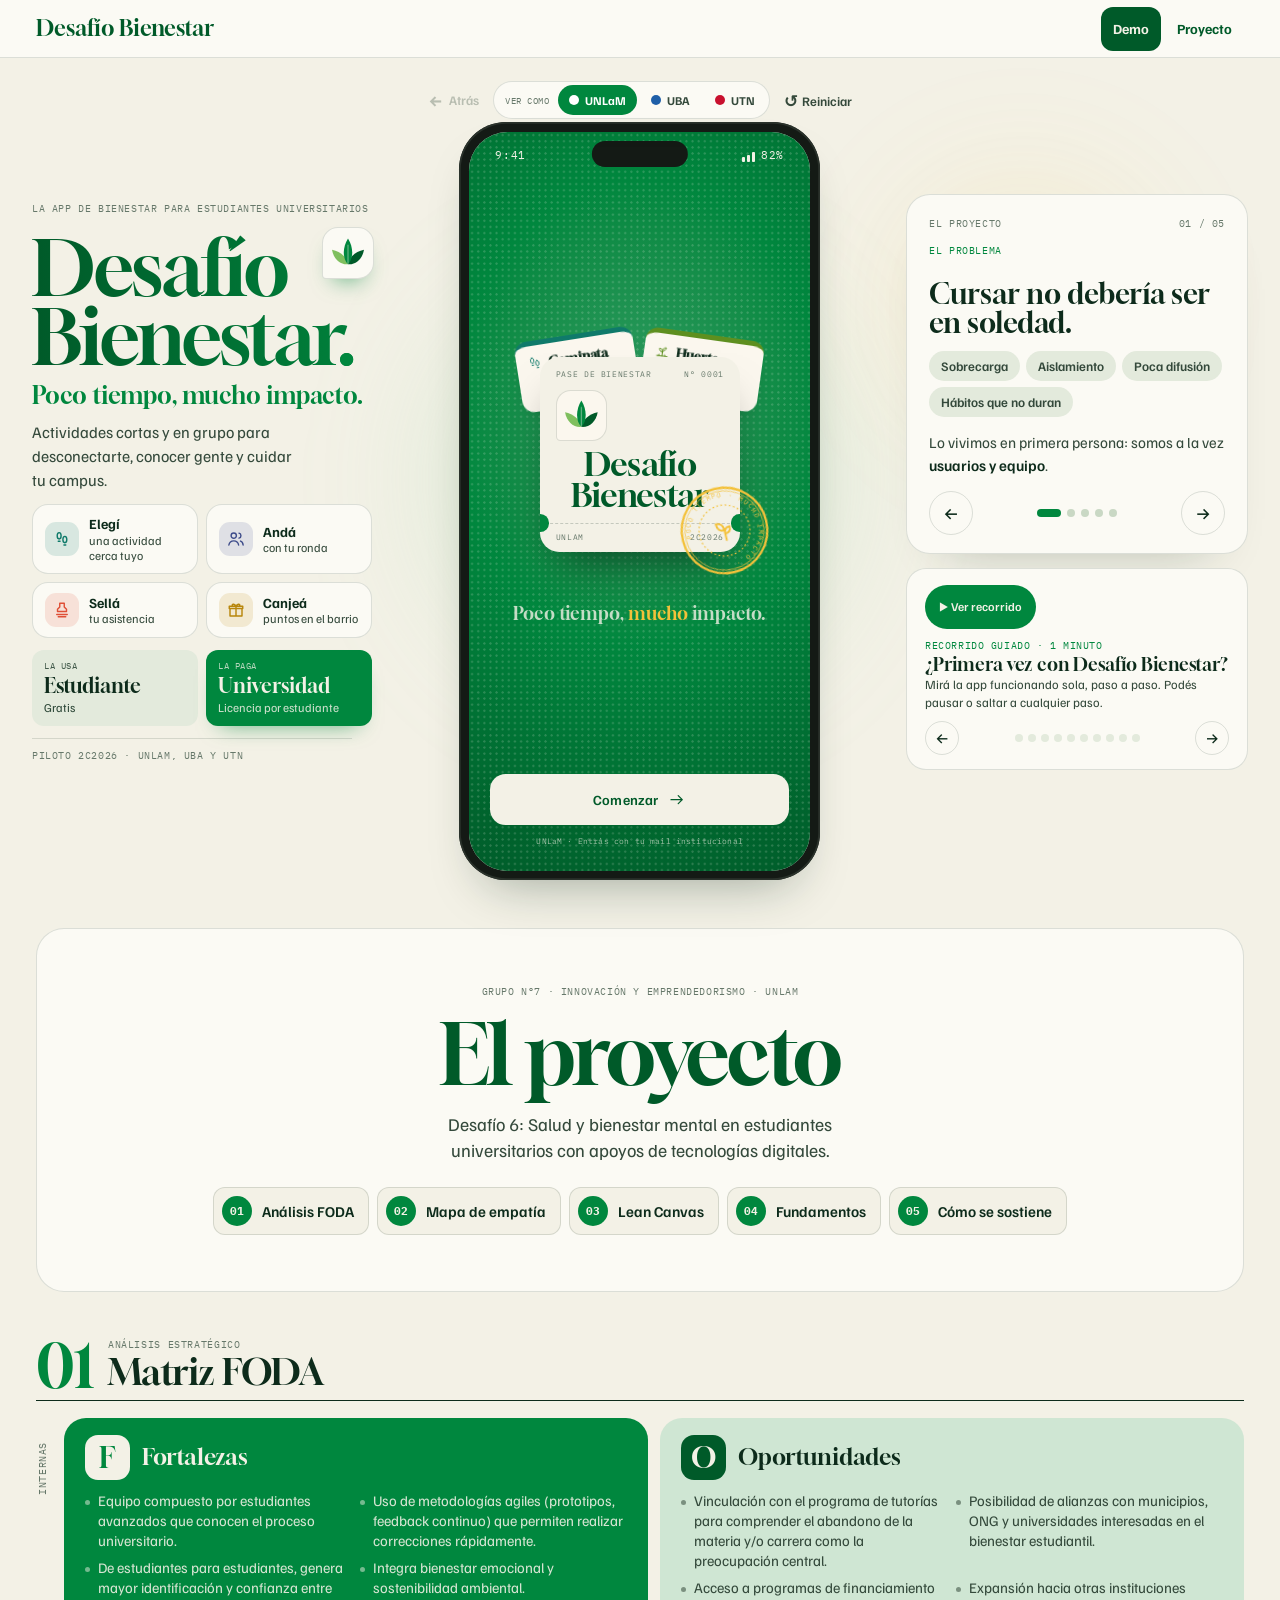
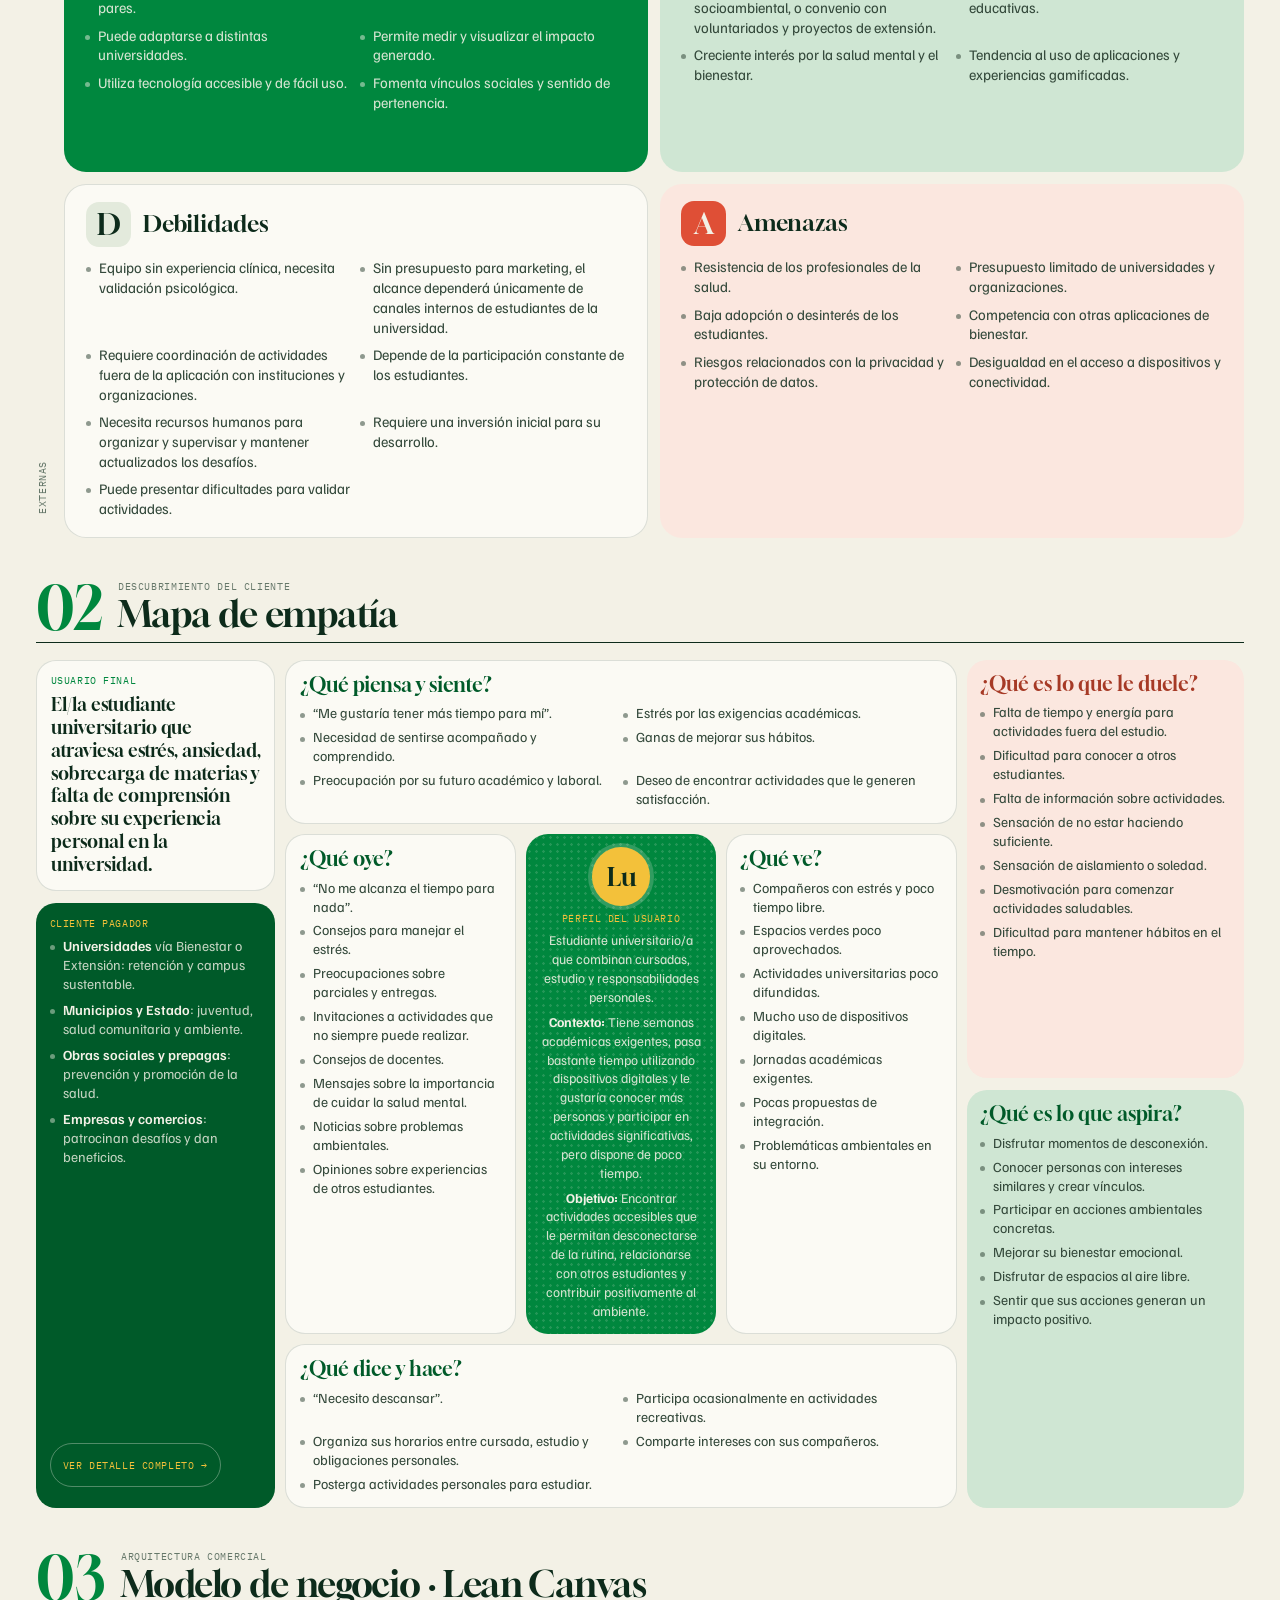
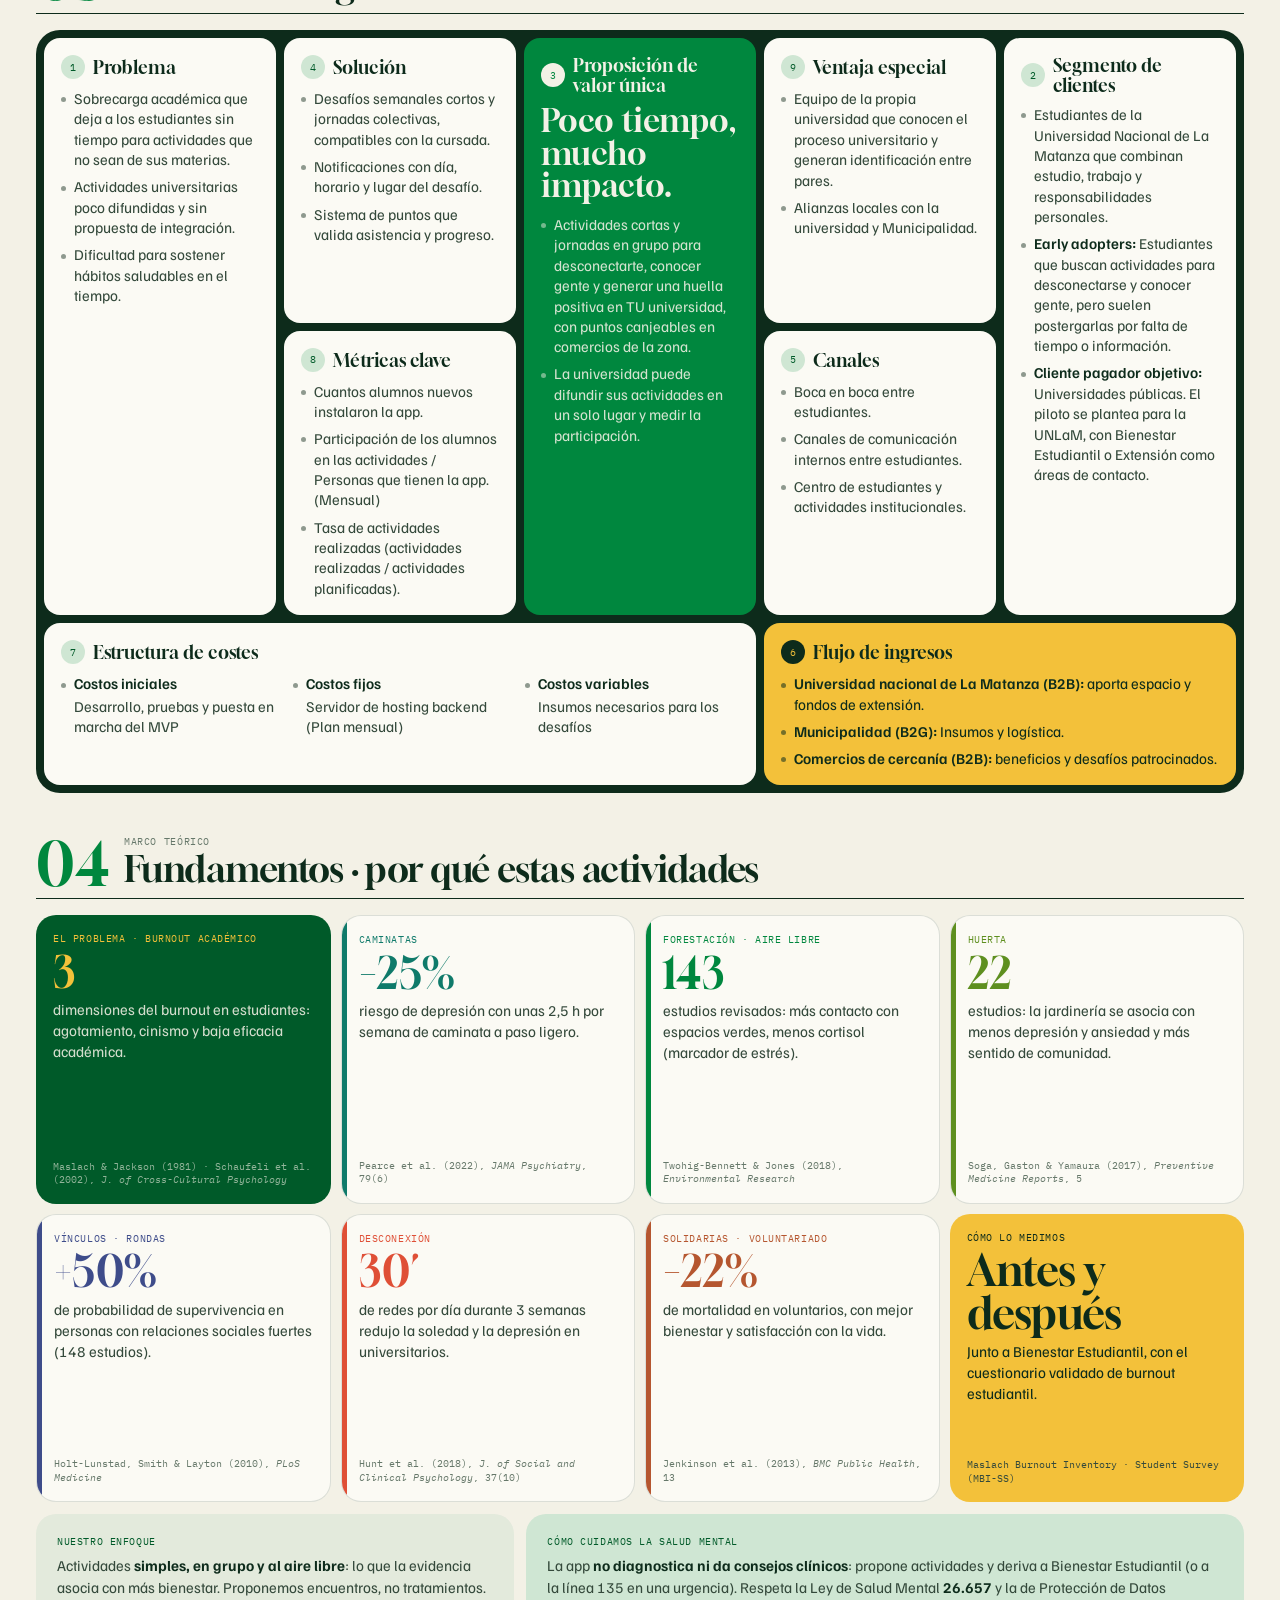
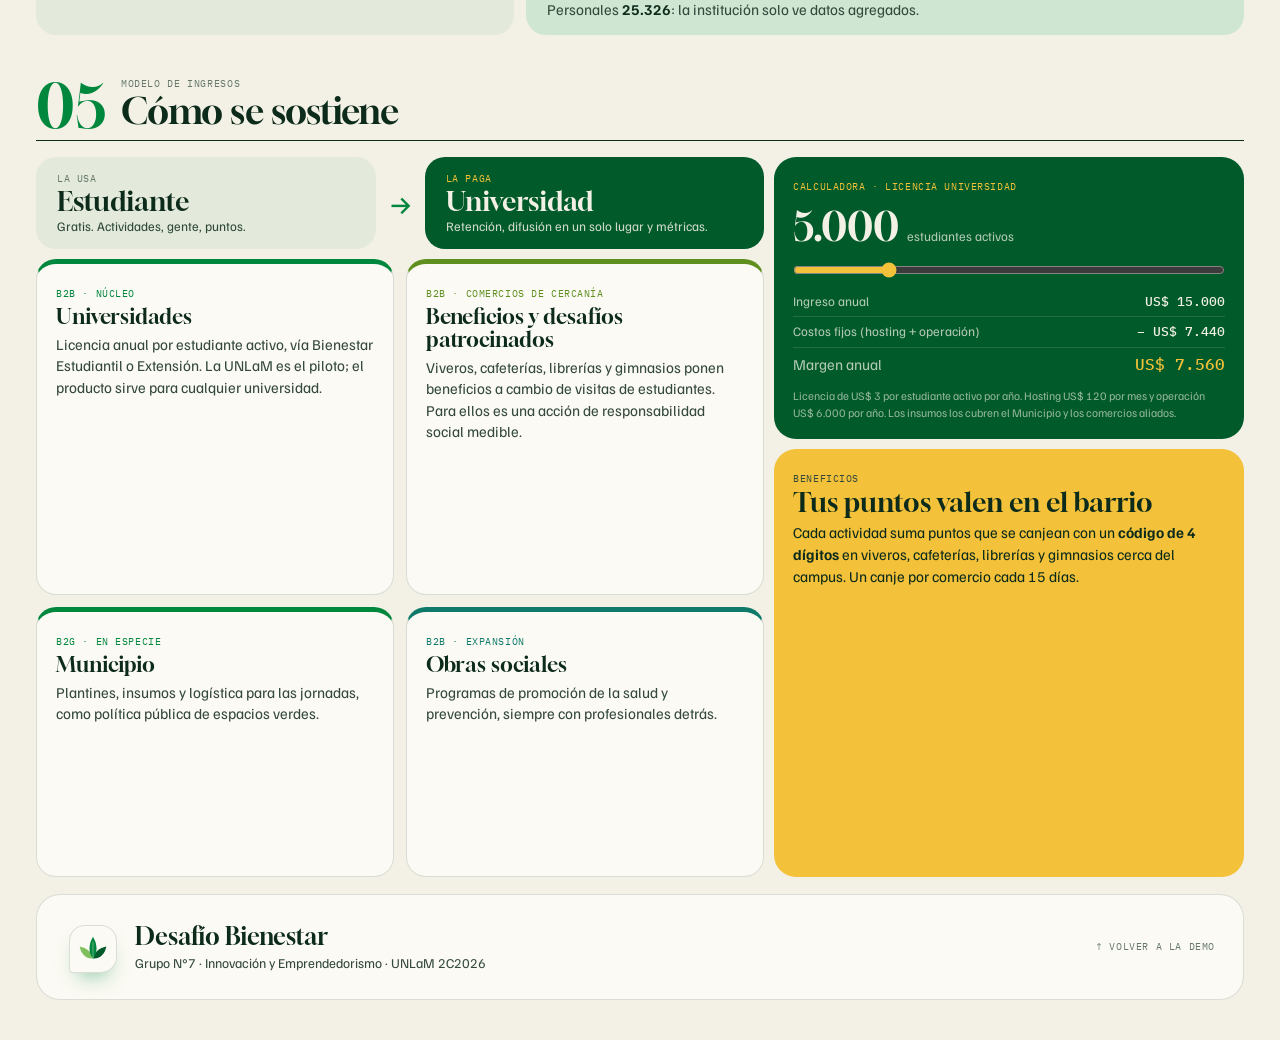
==== commit 0f8b76e8: "Refactor styles and update tour steps for improved user experience - Removed drop-shadow from ticket" ====
--- a/MVP/index.html
+++ b/MVP/index.html
@@ -13,6 +13,7 @@
 <link rel="stylesheet" href="styles-v2.css">
 <link rel="stylesheet" href="styles-v3.css">
 <link rel="stylesheet" href="styles-v4.css">
+<link rel="stylesheet" href="styles-v5.css">
 <link rel="stylesheet" href="styles-report.css">
 </head>
 <body>
@@ -34,32 +35,25 @@
     <div class="mono kicker">La app de bienestar para estudiantes universitarios</div>
     <div class="brand-row"><h1 class="brand">Desafío<br>Bienestar<span>.</span></h1><span class="logo-mark logo3-mark" aria-hidden="true"><svg viewBox="0 0 64 64"><path d="M32 52C21 44 19 28 28 14c9 12 11 27 4 38Z" fill="#7FBF5E" transform="rotate(-42 32 52)"/><path d="M32 52C21 44 19 28 28 14c9 12 11 27 4 38Z" fill="#005A29" transform="rotate(42 32 52) scale(-1 1) translate(-64 0)"/><path d="M32 52C22 42 22 22 32 6c10 16 10 36 0 46Z" fill="#00873E"/><path d="M32 50V18" stroke="#F3F1E6" stroke-width="1.6" stroke-linecap="round" opacity=".55"/></svg></span></div>
     <p class="tagline">Poco tiempo, mucho impacto.</p>
-    <p class="pitch">Actividades cortas y <b>jornadas colectivas</b> con gente de toda la facu para desconectarte, conocer gente y dejar huella en tu universidad. Sumás puntos y los canjeás en <b>comercios de la zona</b>.</p>
-    <div class="pillars4">
-      <span><i>♥</i>Bienestar emocional</span>
-      <span><i>◎</i>Conexión social</span>
-      <span><i>❦</i>Sostenibilidad</span>
-      <span><i>⌂</i>Comunidad universitaria</span>
-    </div>
+    <p class="pitch">Actividades cortas y en grupo para desconectarte, conocer gente y cuidar tu campus.</p>
+    <ol class="how2">
+      <li style="--c:var(--river)"><i><svg viewBox="0 0 24 24" aria-hidden="true"><path d="M8.2 3.5c1.6 0 2.6 2 2.6 4.3S9.7 12 8.2 12 5.6 10.1 5.6 7.8s1-4.3 2.6-4.3ZM7 15h2.4M15.8 8.5c1.6 0 2.6 2 2.6 4.3S17.3 17 15.8 17s-2.6-1.9-2.6-4.2 1-4.3 2.6-4.3ZM14.6 20h2.4"/></svg></i><span><b>Elegí</b>una actividad cerca tuyo</span></li>
+      <li style="--c:var(--indigo)"><i><svg viewBox="0 0 24 24" aria-hidden="true"><path d="M9 11a3.5 3.5 0 1 0 0-7 3.5 3.5 0 0 0 0 7ZM2.5 20c.6-3.5 3.2-5.5 6.5-5.5s5.9 2 6.5 5.5M16 4.2a3.4 3.4 0 0 1 0 6.6M18 14.8c2 .6 3.2 2.4 3.5 5.2"/></svg></i><span><b>Andá</b>con tu ronda</span></li>
+      <li style="--c:var(--tomato)"><i><svg viewBox="0 0 24 24" aria-hidden="true"><path d="M9 3h6v5l3 3v3H6v-3l3-3zM5 18h14M7 21h10"/></svg></i><span><b>Sellá</b>tu asistencia</span></li>
+      <li style="--c:#B8860B"><i><svg viewBox="0 0 24 24" aria-hidden="true"><path d="M4 10h16v10H4ZM3 7h18v3H3ZM12 7v13M12 7c-1.5-3-5-3.5-5-1.2C7 7 9.5 7 12 7Zm0 0c1.5-3 5-3.5 5-1.2C17 7 14.5 7 12 7Z"/></svg></i><span><b>Canjeá</b>puntos en el barrio</span></li>
+    </ol>
     <div class="pair">
       <div><span class="mono">La usa</span><b>Estudiante</b><small>Gratis</small></div>
-      <div class="pay"><span class="mono">La paga</span><b>Universidad</b><small>Bienestar · Extensión</small></div>
-    </div>
-    <div class="how">
-      <div class="mono card-k">Cómo funciona</div>
-      <ol>
-        <li><b>Elegí</b><span>una caminata, una huerta, una ronda de estudio o una jornada solidaria</span></li>
-        <li><b>Andá con tu ronda</b><span>gente de tus horarios y de otras carreras</span></li>
-        <li><b>Sellá y sumá puntos</b><span>mirá tu impacto y canjealos en comercios aliados</span></li>
-      </ol>
-    </div>
-    <div class="mono starts">Piloto 2C2026 · UNLaM y UBA</div>
+      <div class="pay"><span class="mono">La paga</span><b>Universidad</b><small>Licencia por estudiante</small></div>
+    </div>
+    <div class="mono starts">Piloto 2C2026 · UNLaM, UBA y UTN</div>
   </aside>
 
   <!-- ================= CENTRO: el teléfono ================= -->
   <section class="phone-col" id="demo" aria-label="Demo interactiva" tabindex="-1">
     <div class="demo-toolbar">
-      <span class="mono">Demo interactiva</span>
+      <button id="backBtn" type="button" data-back disabled aria-label="Volver a la pantalla anterior"><span aria-hidden="true">←</span> Atrás</button>
+      <div class="uni-switch" role="group" aria-label="Ver la app como"><span class="mono">Ver como</span><button type="button" data-setuni="unlam" style="--uc:#00873E"><i></i>UNLaM</button><button type="button" data-setuni="fiuba" style="--uc:#1F5FA8"><i></i>UBA</button><button type="button" data-setuni="utn" style="--uc:#C8102E"><i></i>UTN</button></div>
       <button id="resetBtn" type="button"><span aria-hidden="true">↺</span> Reiniciar</button>
     </div>
     <div class="phone-fit"><div class="phone">
@@ -82,8 +76,8 @@
           <button data-tab="home" class="on"><svg viewBox="0 0 24 24"><path d="M4 11.5 12 4l8 7.5V20h-5v-5.5H9V20H4z"/></svg><span>Inicio</span></button>
           <button data-tab="list"><svg viewBox="0 0 24 24"><path d="M9 4h10M9 12h10M9 20h10"/><circle cx="4.5" cy="4" r="1.2"/><circle cx="4.5" cy="12" r="1.2"/><circle cx="4.5" cy="20" r="1.2"/></svg><span>Desafíos</span></button>
           <button data-tab="stamp" class="tab-stamp" aria-label="Sellar asistencia"><span class="seal"><svg viewBox="0 0 24 24"><path d="M9 3h6v5l3 3v3H6v-3l3-3zM5 18h14M7 21h10"/></svg></span><span>Sellar</span></button>
-          <button data-tab="community"><svg viewBox="0 0 24 24"><path d="M9 11a3.5 3.5 0 1 0 0-7 3.5 3.5 0 0 0 0 7ZM2.5 20c.6-3.5 3.2-5.5 6.5-5.5s5.9 2 6.5 5.5M16 4.2a3.4 3.4 0 0 1 0 6.6M18 14.8c2 .6 3.2 2.4 3.5 5.2"/></svg><span>Comunidad</span></button>
-          <button data-tab="impact"><svg viewBox="0 0 24 24"><path d="M3 20h18M8 20v-6m0 0c-3 0-4.5-2-4.5-5 3 0 4.5 2 4.5 5Zm0 0c0-3 2-5 4.5-5 0 3-1.5 5-4.5 5ZM16.5 20V8.5m0 0c-2.2 0-3.5-1.6-3.5-4 2.2 0 3.5 1.6 3.5 4Zm0 2.5c2 0 3.5-1.3 3.5-3.5-2 0-3.5 1.3-3.5 3.5Z"/></svg><span>Mi impacto</span></button>
+          <button data-tab="agenda"><svg viewBox="0 0 24 24"><path d="M4 6h16v14H4ZM4 10h16M8 3.5V7M16 3.5V7M8 14h2M14 14h2M8 17h2"/></svg><span>Agenda</span></button>
+          <button data-tab="impact"><svg viewBox="0 0 24 24"><path d="M12 12a4 4 0 1 0 0-8 4 4 0 0 0 0 8ZM4.5 20.5c.8-4 3.8-6 7.5-6s6.7 2 7.5 6"/></svg><span>Perfil</span></button>
         </nav>
 
         <div class="scrim" id="scrim"></div>
@@ -100,90 +94,51 @@
   <!-- ================= DERECHA: el proyecto, en diapositivas ================= -->
   <aside class="side side-r">
     <div class="deck" id="deck">
-      <div class="deck-h"><span class="mono">El proyecto</span><span class="mono" id="deckN">01 / 06</span></div>
+      <div class="deck-h"><span class="mono">El proyecto</span><span class="mono" id="deckN">01 / 05</span></div>
 
       <section class="slide on">
-        <div class="mono card-k">Desafío 6</div>
-        <h3>Salud y bienestar mental en estudiantes universitarios</h3>
-        <p>Sobrecarga, aislamiento y abandono: lo vivimos en primera persona. Es el único desafío donde somos a la vez <b>usuarios y equipo</b>, así que lo probamos con pares, en nuestro propio campus.</p>
+        <div class="mono card-k">El problema</div>
+        <h3>Cursar no debería ser en soledad.</h3>
+        <div class="sl-chips"><span>Sobrecarga</span><span>Aislamiento</span><span>Poca difusión</span><span>Hábitos que no duran</span></div>
+        <p>Lo vivimos en primera persona: somos a la vez <b>usuarios y equipo</b>.</p>
       </section>
 
       <section class="slide">
-        <div class="mono card-k">Problema → Solución</div>
-        <div class="ps">
-          <div><span class="mono">Problema</span>Sobrecarga académica, actividades poco difundidas y hábitos saludables que no se sostienen.</div>
-          <div class="sol"><span class="mono">Solución</span>Desafíos cortos y jornadas colectivas, avisos con día, hora y lugar, y puntos canjeables en comercios de la zona.</div>
-        </div>
-        <p class="vp">“Poco tiempo, mucho impacto.”</p>
+        <div class="mono card-k">La solución</div>
+        <div class="sl-big"><b>−25%</b><span>riesgo de depresión caminando unas 2,5 h por semana</span><cite>JAMA Psychiatry, 2022</cite></div>
+        <ul class="sl-rows">
+          <li><i style="--c:var(--river)"></i>Actividades cortas y jornadas en grupo</li>
+          <li><i style="--c:var(--indigo)"></i>Con día, hora y lugar, en tu campus</li>
+          <li><i style="--c:var(--sun)"></i>Puntos canjeables en comercios del barrio</li>
+        </ul>
       </section>
 
       <section class="slide">
-        <div class="mono card-k">Análisis estratégico · FODA</div>
-        <div class="foda">
-          <div><b>F</b>De estudiantes para estudiantes</div>
-          <div><b>O</b>Interés creciente por la salud mental</div>
-          <div><b>D</b>Sin experiencia clínica: derivamos</div>
-          <div><b>A</b>Baja adopción: formatos cortos y en grupo</div>
-        </div>
-      </section>
-
-      <section class="slide">
-        <div class="mono card-k">Descubrimiento del cliente · Empatía</div>
-        <blockquote>“No me alcanza el tiempo para nada.”</blockquote>
-        <div class="pg">
-          <div><span class="mono">Dolores</span>Soledad, desmotivación, hábitos que no duran.</div>
-          <div><span class="mono">Alegrías</span>Vínculos, aire libre, sentir que suma.</div>
-        </div>
-      </section>
-
-      <section class="slide">
-        <div class="mono card-k">Usuario final vs. cliente pagador</div>
-        <div class="ps">
-          <div><span class="mono">Lo usa</span>Estudiante de la UNLaM que combina cursada, trabajo y vida personal. Gratis.</div>
-          <div class="sol"><span class="mono">Lo paga</span>Universidad (Bienestar · Extensión), Municipio, obras sociales y empresas con propósito.</div>
-        </div>
-        <p>Early adopters: quienes quieren desconectarse y conocer gente, pero lo postergan por falta de tiempo o de info.</p>
-      </section>
-
-      <section class="slide">
-        <div class="mono card-k">Modelo de negocio · cómo gana</div>
-        <ul class="money">
-          <li><b>Universidad</b><span>Licencia anual por estudiante activo</span></li>
-          <li><b>Municipio</b><span>Insumos y logística</span></li>
-          <li><b>Comercios y empresas</b><span>Desafíos patrocinados y beneficios canjeables</span></li>
-          <li><b>Obras sociales</b><span>Programas de prevención</span></li>
-        </ul>
-        <a class="mono go-biz" href="#sostiene">Ver cómo se sostiene →</a>
-      </section>
-
-      <section class="slide">
-        <div class="mono card-k">Métricas · canales · costos</div>
-        <ul class="money">
-          <li><b>Métricas clave</b><span>Instalaciones, participación mensual, actividades realizadas / planificadas</span></li>
-          <li><b>Canales</b><span>Boca en boca, Centro de Estudiantes, canales internos</span></li>
-          <li><b>Costos</b><span>MVP (inicial) · hosting (fijo) · insumos (variable, los cubren aliados)</span></li>
-        </ul>
+        <div class="mono card-k">Quién paga</div>
+        <div class="sl-flow"><div><span class="mono">La usa</span><b>Estudiante</b><small>Gratis</small></div><i>→</i><div class="pay"><span class="mono">La paga</span><b>Universidad</b><small>US$ 3 por estudiante al año</small></div></div>
+        <p>Además suman <b>comercios</b> (beneficios), el <b>Municipio</b> (insumos) y <b>obras sociales</b> (prevención).</p>
+        <a class="mono go-biz" href="#sostiene">Ver números →</a>
       </section>
 
       <section class="slide">
         <div class="mono card-k">Triple impacto</div>
-        <ul class="tri-list">
-          <li><b>Social</b>Vínculos y bienestar · ODS 3 · 4</li>
-          <li><b>Ambiental</b>Campus más verde · ODS 11 · 13 · 15</li>
-          <li><b>Comunidad</b>Apoyo escolar y viandas en el barrio · ODS 1 · 4 · 10</li>
-          <li><b>Económico</b>Comercios de cercanía y alianzas · ODS 8 · 17</li>
-        </ul>
+        <div class="sl-ods">
+          <span style="--oc:#4C9F38"><b>3</b>Salud y bienestar</span>
+          <span style="--oc:#C5192D"><b>4</b>Educación de calidad</span>
+          <span style="--oc:#FD9D24"><b>11</b>Ciudades sostenibles</span>
+          <span style="--oc:#56C02B"><b>15</b>Vida terrestre</span>
+        </div>
+        <p>Vínculos entre estudiantes, un campus más verde y comercios de cercanía que crecen.</p>
       </section>
 
       <section class="slide">
-        <div class="mono card-k">Hoja de ruta · por qué nosotros</div>
-        <ol class="road">
-          <li><b>2C2026</b>Piloto UNLaM sin costo: instalaciones y participación</li>
-          <li><b>1C2027</b>Primera licencia + convenio con el Municipio</li>
+        <div class="mono card-k">Hoja de ruta</div>
+        <ol class="sl-road">
+          <li><b>2C2026</b>Piloto en UNLaM, UBA y UTN</li>
+          <li><b>1C2027</b>Primera licencia + Municipio</li>
           <li><b>2027</b>Universidades del conurbano</li>
           <li><b>2028</b>Obras sociales y sponsors</li>
         </ol>
-        <p>Somos estudiantes de la UNLaM: conocemos el problema desde adentro y las alianzas locales son difíciles de copiar.</p>
       </section>
 
       <div class="deck-nav">
--- a/MVP/styles.css
+++ b/MVP/styles.css
@@ -268,15 +268,13 @@
 .hello u{text-decoration:none;background:linear-gradient(transparent 62%,var(--sun) 62%);padding:0 2px}
 
 /* ticket del desafío de la semana */
-.ticket-wrap{padding:0 22px;margin-top:24px;filter:drop-shadow(0 16px 18px #0D2B1B33)}
+.ticket-wrap{padding:0 22px;margin-top:24px}
 .ticket{
   --c:var(--moss);
   position:relative;background:var(--c);color:var(--paper);border-radius:22px;padding:20px 20px 18px;
-  -webkit-mask:radial-gradient(circle 11px at 0 68%,#0000 98%,#000) left/51% 100% no-repeat,radial-gradient(circle 11px at 100% 68%,#0000 98%,#000) right/51% 100% no-repeat;
-          mask:radial-gradient(circle 11px at 0 68%,#0000 98%,#000) left/51% 100% no-repeat,radial-gradient(circle 11px at 100% 68%,#0000 98%,#000) right/51% 100% no-repeat;
   overflow:hidden;transition:transform .4s var(--spring);display:block;width:100%;text-align:left
 }
-.ticket:active{transform:scale(.98) rotate(-.6deg)}
+.ticket:active{transform:scale(.98)}
 .ticket .ht{position:absolute;right:-30px;top:-40px;width:200px;height:200px;border-radius:50%;color:#F3F1E622}
 .ticket .row1{display:flex;justify-content:space-between;align-items:flex-start;position:relative}
 .ticket .badge{background:var(--sun);color:var(--ink);padding:5px 9px;border-radius:6px;transform:rotate(-3deg)}
@@ -403,7 +401,7 @@
 /* ==========================================================
    HOJA: SELLAR ASISTENCIA
    ========================================================== */
-.scrim{position:absolute;inset:0;background:#0D2B1B66;opacity:0;pointer-events:none;transition:opacity .35s;z-index:44;backdrop-filter:blur(2px)}
+.scrim{position:absolute;inset:0;background:#0D2B1B66;opacity:0;pointer-events:none;transition:opacity .35s;z-index:44}
 .scrim.on{opacity:1;pointer-events:auto}
 .sheet{
   position:absolute;left:0;right:0;bottom:0;z-index:45;background:var(--paper);border-radius:30px 30px 0 0;
@@ -472,7 +470,7 @@
 /* push */
 .push{
   position:absolute;left:10px;right:10px;top:50px;z-index:66;display:flex;gap:12px;text-align:left;
-  padding:12px 14px;border-radius:22px;background:#FBF7EEee;backdrop-filter:blur(14px);-webkit-backdrop-filter:blur(14px);
+  padding:12px 14px;border-radius:22px;background:#FBF7EE;
   box-shadow:0 14px 34px -12px #0D2B1B88;border:1px solid var(--line);
   transform:translateY(-180%);transition:transform .7s var(--spring)
 }
--- a/MVP/styles-v2.css
+++ b/MVP/styles-v2.css
@@ -483,7 +483,7 @@
 .tag .pts{transition:transform .35s var(--spring)}
 .tag:hover .pts{transform:rotate(-6deg) scale(1.08)}
 .ticket{transition:transform .45s var(--spring)}
-.ticket:hover{transform:translateY(-3px) rotate(-.5deg)}
+.ticket:hover{transform:translateY(-3px)}
 .ticket::after{content:"";position:absolute;inset:0;background:linear-gradient(115deg,transparent 40%,#ffffff2e 50%,transparent 60%);transform:translateX(-120%);animation:shine 5s ease-in-out infinite 1.5s;pointer-events:none}
 @keyframes shine{0%,70%{transform:translateX(-120%)}100%{transform:translateX(120%)}}
 .stat,.peer,.postal,.circle,.ally,.stream,.kpi,.mr-rec,.buddy-opt,.menu button,.md-row.gap,.ronda-card{transition:transform .4s var(--spring),box-shadow .3s ease}
@@ -521,7 +521,7 @@
 @keyframes ink{50%{background-position:100% 0}}
 .brand-sprout{transform-origin:bottom center;animation:sway 4.5s ease-in-out infinite 2.4s}
 .pair>div{transition:transform .4s var(--spring)}
-.pair>div:hover{transform:translateY(-3px) rotate(-1deg)}
+.pair>div:hover{transform:translateY(-3px)}
 .pair .pay{box-shadow:0 12px 22px -14px #00873Eaa}
 
 /* cómo funciona: los pasos se van encendiendo */
@@ -572,7 +572,7 @@
 .weekgoal b{display:block;font-weight:600;font-size:15px;margin-top:2px}
 .weekgoal small{font-size:12.5px;color:var(--ink-3)}
 .perk-card{display:grid;grid-template-columns:44px 1fr 18px;gap:12px;align-items:center;width:100%;text-align:left;padding:14px;border-radius:20px;background:var(--sun);transition:transform .4s var(--spring)}
-.perk-card:hover{transform:translateY(-3px) rotate(-.4deg)}
+.perk-card:hover{transform:translateY(-3px)}
 .perk-ic{width:44px;height:44px;border-radius:14px;background:#0D2B1B14;display:grid;place-items:center}
 .perk-ic .ic{width:22px;height:22px}
 .perk-card .mono{font-size:9.5px;opacity:.75}
--- a/MVP/styles-v4.css
+++ b/MVP/styles-v4.css
@@ -33,7 +33,7 @@
 .duo{display:grid;grid-template-columns:1.15fr 1fr;gap:10px}
 .pts-card,.prog-card{border-radius:20px;padding:14px 15px;text-align:left;display:flex;flex-direction:column;gap:3px;min-height:122px}
 .pts-card{background:var(--sun);color:var(--ink);transition:transform .4s var(--spring)}
-.pts-card:hover{transform:translateY(-3px) rotate(-.6deg)}
+.pts-card:hover{transform:translateY(-3px)}
 .pts-card .mono{font-size:9.5px;opacity:.75}
 .pts-card b{font-family:var(--f-display);font-weight:400;font-size:46px;line-height:1;margin-top:auto}
 .pts-card small{display:flex;align-items:center;gap:4px;font-size:12px;line-height:1.25;font-weight:500}
@@ -122,7 +122,7 @@
 .balance p{font-size:12.5px;line-height:1.4;color:var(--ink-2)}
 .perk-list{display:grid;gap:10px}
 .perk-t{--c:var(--moss);position:relative;display:grid;grid-template-columns:62px 1fr auto;align-items:stretch;border-radius:16px;background:#FBF7EE;border:1px solid var(--line);overflow:hidden;transition:transform .4s var(--spring)}
-.perk-t:hover{transform:translateY(-2px) rotate(-.3deg)}
+.perk-t:hover{transform:translateY(-2px)}
 .pt-l{background:var(--c);color:var(--paper);display:flex;flex-direction:column;align-items:center;justify-content:center;gap:6px;padding:10px 4px}
 .pt-l .perk-ic{width:34px;height:34px;border-radius:50%;background:#F3F1E626;color:var(--paper)}
 .pt-l .perk-ic .ic{width:18px;height:18px}
--- a/MVP/styles-v5.css
+++ b/MVP/styles-v5.css
@@ -0,0 +1,409 @@
+/* ==========================================================
+   v5 · nitidez, navegación, bienvenida tipo app, paneles laterales
+   ========================================================== */
+
+/* ---------- nitidez: sin capa de grano encima de la pantalla ---------- */
+.screen::after{display:none}
+.phone{transform-origin:top left}
+
+/* ---------- transiciones entre pantallas ---------- */
+.view:not(.still):not(.leaving){animation:viewIn .42s var(--out)}
+.view.enter-back:not(.still):not(.leaving){animation-name:viewInBack}
+@keyframes viewIn{from{opacity:0;transform:translateX(26px)}}
+@keyframes viewInBack{from{opacity:0;transform:translateX(-26px)}}
+.view.leaving{animation:leaveFwd .2s ease-in forwards}
+.view.leaving.from-back{animation-name:leaveBack}
+@keyframes leaveFwd{to{opacity:0;transform:translateX(-18px)}}
+.tabbar button.on svg{animation:tabPop .5s var(--spring)}
+@keyframes tabPop{0%{transform:scale(.7)}60%{transform:scale(1.18)}100%{transform:scale(1)}}
+.btn,.chip,.tag,.jcard,.pts-card,.ally-card,.perk-t{-webkit-tap-highlight-color:transparent}
+
+/* ---------- barra de la demo: botón Atrás ---------- */
+#backBtn{display:inline-flex;align-items:center;gap:6px}
+#backBtn span{transition:transform .25s var(--spring)}
+#backBtn:hover:not(:disabled) span{transform:translateX(-3px)}
+#backBtn:disabled{opacity:.3;cursor:default;background:none}
+
+/* ==========================================================
+   BIENVENIDA: intro animada + carrusel de 3 pasos
+   ========================================================== */
+.onb{--base:2.15s;position:absolute;inset:0;display:flex;flex-direction:column;background:var(--paper);overflow:hidden}
+.onb.no-intro,.onb-slide:not([data-k="0"]){--base:0s}
+
+/* intro: el logo crece y se abre la app */
+.onb-intro{position:absolute;inset:0;z-index:50;display:flex;flex-direction:column;align-items:center;justify-content:center;gap:16px;background:var(--unlam);color:var(--paper);animation:introOut .55s cubic-bezier(.7,0,.3,1) forwards 1.9s}
+.onb.no-intro .onb-intro{display:none}
+@keyframes introOut{to{opacity:0;visibility:hidden;transform:scale(1.08)}}
+.oi-logo{width:104px;height:104px;border-radius:32px 32px 32px 10px;background:var(--paper);display:grid;place-items:center;box-shadow:0 24px 40px -18px #00000066;animation:oiLogo .7s var(--spring) both .1s}
+@keyframes oiLogo{from{transform:scale(.4) rotate(-18deg);opacity:0}}
+.oi-mark{width:70px;height:70px}
+.oi-mark .lf{transform-origin:32px 52px;transform-box:view-box;scale:0;animation:leafGrow .6s var(--spring) forwards}
+.oi-mark .l2{animation-delay:.45s}.oi-mark .l1{animation-delay:.65s}.oi-mark .l3{animation-delay:.8s}
+.oi-mark .vein{opacity:0;animation:fadeIn .4s ease forwards 1.1s}
+@keyframes leafGrow{to{scale:1}}
+.onb-intro b{font-family:var(--f-display);font-weight:400;font-size:32px;letter-spacing:-.01em;opacity:0;animation:rise .6s var(--out) forwards 1s}
+.onb-intro .mono{font-size:10px;opacity:0;padding:4px 10px;border-radius:99px;border:1px solid #F3F1E655;animation:rise .6s var(--out) forwards 1.2s}
+
+/* cabecera */
+.onb-top{display:flex;justify-content:space-between;align-items:center;padding:54px 22px 0;opacity:0;animation:rise .6s var(--out) forwards calc(var(--base) + .05s)}
+.onb-brand{display:flex;align-items:center;gap:8px;font-family:var(--f-display);font-size:17px;color:var(--unlam-d)}
+.onb-brand svg{width:24px;height:24px}
+.onb-skip{font-size:14px;color:var(--ink-3);padding:8px 4px}
+
+/* carrusel */
+.onb-track{flex:1;min-height:0;display:flex;overflow-x:auto;overflow-y:hidden;scroll-snap-type:x mandatory;scrollbar-width:none;overscroll-behavior-x:contain}
+.onb-track::-webkit-scrollbar{display:none}
+.onb-slide{flex:0 0 100%;scroll-snap-align:start;scroll-snap-stop:always;display:flex;flex-direction:column;padding:0 26px}
+.onb-art{flex:1;min-height:0;display:grid;place-items:center}
+.onb-txt{padding:6px 0 10px}
+.onb-txt h2{font-family:var(--f-display);font-weight:400;font-size:36px;line-height:1;letter-spacing:-.02em}
+.onb-txt h2 em{font-style:normal;color:var(--unlam)}
+.onb-txt p{font-size:15.5px;line-height:1.45;color:var(--ink-2);margin-top:10px;max-width:30ch}
+.onb-slide .onb-txt>*{opacity:0;transform:translateY(14px)}
+.onb-slide.act .onb-txt>*{animation:rise .6s var(--out) forwards calc(var(--base) + .25s)}
+.onb-slide.act .onb-txt p{animation-delay:calc(var(--base) + .35s)}
+
+/* pie */
+.onb-foot{display:flex;align-items:center;justify-content:space-between;gap:16px;padding:12px 26px calc(26px + var(--app-bottom-inset,0px));opacity:0;animation:rise .6s var(--out) forwards calc(var(--base) + .3s)}
+.onb-dots{display:flex;gap:6px}
+.onb-dots i{width:8px;height:8px;border-radius:99px;background:var(--paper-3);transition:width .4s var(--spring),background .3s}
+.onb-dots i.on{width:26px;background:var(--unlam)}
+.onb-next{width:auto;flex:none;padding:0 22px;margin:0}
+
+/* ilustraciones: piezas de la propia app */
+.oa{position:relative;width:300px;height:300px;transform:scale(1.08)}
+.oa-blob{position:absolute;inset:18px;background:radial-gradient(circle at 35% 30%,var(--mint),color-mix(in srgb,var(--mint) 40%,var(--paper)));border-radius:46% 54% 58% 42%/48% 44% 56% 52%;animation:blob 9s ease-in-out infinite}
+@keyframes blob{50%{border-radius:58% 42% 44% 56%/42% 58% 42% 58%;transform:rotate(8deg)}}
+.onb-slide .oa>*:not(.oa-blob){opacity:0}
+.onb-slide.act .oa>*:not(.oa-blob){animation:popIn .6s var(--spring) forwards calc(var(--base) + var(--d,.1s))}
+@keyframes popIn{from{opacity:0;transform:scale(.6) translateY(16px)}to{opacity:1;transform:none}}
+
+.oa-card{position:absolute;left:50%;top:50%;width:184px;margin:-62px 0 0 -92px;padding:16px;border-radius:20px;background:var(--unlam);color:var(--paper);box-shadow:0 24px 40px -22px #0D2B1Bcc;--d:.15s;rotate:-4deg}
+.oa-card .mono{font-size:9.5px;opacity:.8}
+.oa-card b{display:block;font-family:var(--f-display);font-weight:400;font-size:22px;line-height:1.05;margin:6px 0 10px}
+.oa-min{font-family:var(--f-display);font-size:30px;color:var(--sun)}
+.oa-min small{font-size:13px;margin-left:2px}
+.oa-chip{position:absolute;display:flex;align-items:center;gap:7px;padding:8px 12px 8px 9px;border-radius:99px;background:#FBF7EE;border:1px solid var(--line);font-weight:600;font-size:13px;box-shadow:0 10px 18px -12px #0D2B1B66}
+.oa-chip .ic{width:18px;height:18px;color:var(--c)}
+.oa-chip.c1{left:-4px;top:30px;--d:.35s}
+.oa-chip.c2{right:-8px;top:58px;--d:.5s}
+.oa-chip.c3{left:-2px;bottom:14px;--d:.65s}
+.onb .onb-slide.act .oa-chip{animation:popIn .6s var(--spring) forwards calc(var(--base) + var(--d)),float 4s ease-in-out infinite calc(var(--base) + var(--d) + .6s)}
+.onb .onb-slide.act .oa-chip.c2{animation-duration:.6s,5s}
+@keyframes float{50%{transform:translateY(-7px)}}
+
+.oa-lines{position:absolute;inset:30px 10px;width:calc(100% - 20px);height:calc(100% - 60px);fill:none;stroke:var(--unlam);stroke-width:1.6;stroke-dasharray:4 5;opacity:0}
+.onb .onb-slide.act .oa-lines{animation:fadeLines .8s ease forwards calc(var(--base) + .9s)}
+@keyframes fadeLines{to{opacity:.55}}
+.oa-me{position:absolute;left:50%;top:50%;width:76px;height:76px;margin:-38px 0 0 -38px;border-radius:50%;background:var(--sun);display:grid;place-items:center;font-family:var(--f-display);font-size:30px;box-shadow:0 0 0 7px #F3C13A40;--d:.1s}
+.oa-av{position:absolute;width:46px;height:46px;margin:-23px 0 0 -23px;border-radius:50%;background:var(--b);border:3px solid var(--paper);display:grid;place-items:center;font-weight:700;font-size:13px;box-shadow:0 8px 16px -10px #0D2B1B66}
+.oa-badge{position:absolute;left:50%;bottom:-8px;translate:-50% 0;white-space:nowrap;padding:7px 13px;border-radius:99px;background:var(--ink);color:var(--paper);font-size:12.5px;font-weight:600;--d:1.15s}
+
+.oa-perk{position:absolute;left:50%;top:62px;width:236px;margin-left:-118px;display:grid;grid-template-columns:46px 1fr auto;align-items:center;border-radius:16px;background:#FBF7EE;border:1px solid var(--line);overflow:hidden;box-shadow:0 20px 34px -22px #0D2B1B99;--d:.15s;rotate:3deg}
+.oa-perk-l{align-self:stretch;display:grid;place-items:center;background:var(--soil);color:var(--paper)}
+.oa-perk-l .ic{width:20px;height:20px}
+.oa-perk>span:nth-child(2){padding:12px 10px}
+.oa-perk b{display:block;font-size:13.5px;font-weight:700}
+.oa-perk small{font-size:11px;color:var(--ink-3)}
+.oa-perk .mono{padding-right:12px;font-size:15px}
+.oa-perk .mono small{font-size:9px}
+.oa-seal{position:absolute;right:14px;bottom:20px;width:116px;height:116px;color:var(--tomato);rotate:-14deg;--d:.6s}
+.oa-seal svg{width:100%;height:100%}
+.onb .onb-slide.act .oa-seal{animation:thump .5s cubic-bezier(.3,1.6,.5,1) forwards calc(var(--base) + .6s)}
+@keyframes thump{from{opacity:0;transform:scale(1.9)}to{opacity:1;transform:none}}
+.oa-pts{position:absolute;left:44px;bottom:70px;font-family:var(--f-display);font-size:40px;color:var(--unlam);--d:.9s}
+.onb .onb-slide.act .oa-pts{animation:popIn .5s var(--spring) forwards calc(var(--base) + .9s),floatUp 2.6s ease-in-out infinite calc(var(--base) + 1.5s)}
+@keyframes floatUp{0%,100%{transform:none}50%{transform:translateY(-10px)}}
+
+@media (max-height:760px){.oa{transform:scale(.9)}.onb-txt h2{font-size:31px}}
+@media (prefers-reduced-motion:reduce){.onb-intro{display:none}.onb *{animation-duration:.01ms!important;animation-delay:0s!important}}
+
+/* ==========================================================
+   PANELES LATERALES: menos texto, más claros
+   ========================================================== */
+.side-l .pitch{max-width:30ch}
+.how2{list-style:none;display:grid;grid-template-columns:1fr 1fr;gap:8px;max-width:340px}
+.how2 li{display:flex;align-items:center;gap:10px;padding:10px 12px;border-radius:16px;background:#FBFAF4;border:1px solid var(--line);transition:transform .35s var(--spring),box-shadow .3s}
+.how2 li:hover{transform:translateY(-2px);box-shadow:0 12px 20px -16px #0D2B1B66}
+.how2 i{width:34px;height:34px;border-radius:11px;flex:none;display:grid;place-items:center;background:color-mix(in srgb,var(--c) 15%,transparent);color:var(--c)}
+.how2 svg{width:18px;height:18px;fill:none;stroke:currentColor;stroke-width:1.9;stroke-linecap:round;stroke-linejoin:round}
+.how2 span{font-size:12px;line-height:1.25;color:var(--ink-2)}
+.how2 b{display:block;font-size:14px;font-weight:700;color:var(--ink)}
+.side-l .pair{max-width:340px}
+
+/* tarjeta de diapositivas */
+.deck{min-height:380px;padding:22px 22px 18px;gap:14px}
+.slide{gap:14px}
+.slide .card-k{color:var(--unlam);font-size:10px}
+.slide h3{font-size:28px;line-height:1.05}
+.sl-chips{display:flex;flex-wrap:wrap;gap:6px}
+.sl-chips span{padding:7px 12px;border-radius:99px;background:var(--paper-2);font-size:13px;font-weight:600;color:var(--ink-2)}
+.sl-big{border-radius:18px;padding:16px 18px;background:var(--unlam-d);color:var(--paper);display:flex;flex-direction:column;gap:4px}
+.sl-big b{font-family:var(--f-display);font-weight:400;font-size:54px;line-height:.95;color:var(--sun)}
+.sl-big span{font-size:14px;line-height:1.35;color:#F3F1E6dd}
+.sl-big cite{font-style:normal;font-family:var(--f-mono);font-size:9.5px;color:#F3F1E699;margin-top:4px}
+.sl-rows{list-style:none;display:grid;gap:9px}
+.sl-rows li{display:flex;align-items:center;gap:10px;font-size:14.5px;color:var(--ink-2)}
+.sl-rows i{width:10px;height:10px;border-radius:50%;background:var(--c);flex:none}
+.sl-flow{display:grid;grid-template-columns:1fr auto 1fr;align-items:center;gap:8px}
+.sl-flow>div{border-radius:16px;padding:12px 14px;background:var(--paper-2);display:flex;flex-direction:column;gap:2px}
+.sl-flow>div.pay{background:var(--unlam);color:var(--paper)}
+.sl-flow .mono{font-size:9px;opacity:.75}
+.sl-flow b{font-family:var(--f-display);font-weight:400;font-size:21px}
+.sl-flow small{font-size:12px;opacity:.85;line-height:1.3}
+.sl-flow i{font-style:normal;color:var(--unlam);font-size:20px}
+.sl-ods{display:grid;grid-template-columns:1fr 1fr;gap:8px}
+.sl-ods span{border-radius:16px;padding:12px 14px;background:var(--oc);color:#fff;font-size:12.5px;font-weight:600;line-height:1.2}
+.sl-ods b{display:block;font-family:var(--f-display);font-weight:400;font-size:30px;line-height:1}
+.sl-road{list-style:none;position:relative;display:grid;gap:14px;padding-left:22px}
+.sl-road::before{content:"";position:absolute;left:6px;top:6px;bottom:6px;border-left:2px dashed var(--paper-3)}
+.sl-road li{position:relative;font-size:14.5px;color:var(--ink-2)}
+.sl-road li::before{content:"";position:absolute;left:-21px;top:4px;width:12px;height:12px;border-radius:50%;background:var(--paper);border:2.5px solid var(--unlam)}
+.sl-road li:first-child::before{background:var(--unlam)}
+.sl-road b{display:block;font-family:var(--f-mono);font-weight:500;font-size:11px;color:var(--unlam)}
+.slide.on .sl-chips span,.slide.on .sl-rows li,.slide.on .sl-ods span,.slide.on .sl-road li{animation:rise .5s var(--out) both}
+.slide.on .sl-chips span:nth-child(2),.slide.on .sl-rows li:nth-child(2),.slide.on .sl-ods span:nth-child(2),.slide.on .sl-road li:nth-child(2){animation-delay:.08s}
+.slide.on .sl-chips span:nth-child(3),.slide.on .sl-rows li:nth-child(3),.slide.on .sl-ods span:nth-child(3),.slide.on .sl-road li:nth-child(3){animation-delay:.16s}
+.slide.on .sl-chips span:nth-child(4),.slide.on .sl-ods span:nth-child(4),.slide.on .sl-road li:nth-child(4){animation-delay:.24s}
+
+/* recorrido guiado: más limpio */
+.tour{padding:16px 18px 14px}
+.tour-dots{gap:5px;align-items:center}
+.tour-dots button{width:8px;height:8px;min-width:0;padding:0;font-size:0;border-radius:99px;transition:width .35s var(--spring),background .25s}
+.tour-dots button span{display:none}
+.tour-dots button.on{width:22px}
+.tour-dots button:hover{transform:none;background:var(--paper-3)}
+
+/* barra de estado: fondo al scrollear */
+.statusbar{transition:background .25s,box-shadow .25s}
+.screen.scrolled .statusbar{background:var(--paper);box-shadow:0 1px 0 var(--line)}
+
+/* ==========================================================
+   PANTALLA DE INICIO: logo que se arma y directo a la app
+   ========================================================== */
+.splash4{position:absolute;inset:0;display:flex;flex-direction:column;align-items:center;background:radial-gradient(120% 70% at 50% 38%,color-mix(in srgb,var(--unlam) 82%,#fff) 0,var(--unlam) 45%,var(--unlam-d) 100%);color:var(--paper);overflow:hidden}
+.splash4 .ht{position:absolute;inset:0;opacity:.18;color:var(--paper)}
+.s4-ring{position:absolute;left:50%;top:40%;width:150px;height:150px;margin:-75px 0 0 -75px;border-radius:50%;border:1.5px solid #F3F1E640;animation:s4ring 3.2s ease-out infinite 1.2s;opacity:0}
+.s4-ring.r2{animation-delay:2.8s}
+@keyframes s4ring{0%{opacity:.8;transform:scale(.8)}100%{opacity:0;transform:scale(2.6)}}
+.s4-center{position:relative;flex:1;display:flex;flex-direction:column;align-items:center;justify-content:center;gap:14px;text-align:center;padding-top:30px}
+.splash4 .oi-logo{width:112px;height:112px;margin-bottom:10px}
+.splash4 .oi-mark{width:76px;height:76px}
+.splash4 h1{font-family:var(--f-display);font-weight:400;font-size:46px;line-height:.92;letter-spacing:-.02em;opacity:0;animation:rise .7s var(--out) forwards 1s}
+.splash4 .s4-center p{font-family:var(--f-display);font-size:20px;color:#F3F1E6cc;opacity:0;animation:rise .7s var(--out) forwards 1.25s}
+.s4-foot{position:relative;width:100%;padding:0 24px calc(28px + var(--app-bottom-inset,0px));display:flex;flex-direction:column;align-items:center;gap:12px;opacity:0;animation:rise .7s var(--out) forwards 1.55s}
+.s4-btn{width:100%;background:var(--paper);color:var(--unlam-d);margin:0}
+.s4-foot .mono{font-size:9.5px;color:#F3F1E6aa;text-transform:none;letter-spacing:.02em}
+/* el logo se arma: primero la hoja central, después las laterales se abren desde la base */
+.oi-mark .lf{transform-origin:32px 52px;transform-box:view-box;scale:0;animation:leafGrow .7s var(--spring) forwards}
+.oi-mark .l2{animation-delay:.35s}.oi-mark .l1{animation-delay:.6s}.oi-mark .l3{animation-delay:.75s}
+.oi-mark .l1{rotate:30deg;animation-name:leafOpenL}.oi-mark .l3{rotate:-30deg;animation-name:leafOpenR}
+@keyframes leafOpenL{to{scale:1;rotate:0deg}}
+@keyframes leafOpenR{to{scale:1;rotate:0deg}}
+
+/* ---------- inicio: el pase de bienestar con su sello ---------- */
+.s4-center{gap:26px;padding-top:40px}
+.s4-stack{position:relative;width:290px;height:300px}
+@keyframes stackFloat{50%{transform:translateY(-6px)}}
+.s4-ticket{position:absolute;left:50%;top:44px;width:228px;margin-left:-114px;padding:14px 18px 12px;border-radius:22px;background:var(--paper);color:var(--ink);overflow:hidden;box-shadow:0 30px 50px -22px #00000088;
+  animation:tkDrop .85s var(--spring) both .1s,tkJolt .35s ease-out 1.85s}
+@keyframes tkDrop{from{opacity:0;transform:translateY(-70px) rotate(10deg) scale(.9)}}
+@keyframes tkJolt{30%{transform:translateY(5px) scale(.985)}70%{transform:translateY(-2px)}}
+.s4-row{display:flex;justify-content:space-between;font-size:9px;letter-spacing:.08em;color:var(--ink-3)}
+.s4-logo{width:58px;height:58px;margin:12px 0 10px;border-radius:17px 17px 17px 5px;background:#FBF7EE;border:1px solid var(--line);display:grid;place-items:center}
+.splash4 .s4-logo .oi-mark{width:42px;height:42px}
+.splash4 .oi-mark .l2{animation-delay:.6s}.splash4 .oi-mark .l1{animation-delay:.85s}.splash4 .oi-mark .l3{animation-delay:1s}
+.splash4 .oi-mark .vein{animation-delay:1.3s}
+.s4-name{display:block;font-family:var(--f-display);font-weight:400;font-size:38px;line-height:.92;letter-spacing:-.02em;color:var(--unlam-d);opacity:0;animation:rise .6s var(--out) forwards 1s}
+.s4-perf{position:relative;border-top:2px dashed #0D2B1B33;margin:14px -18px 9px}
+.s4-perf::before,.s4-perf::after{content:"";position:absolute;top:-11px;width:20px;height:20px;border-radius:50%;background:var(--unlam)}
+.s4-perf::before{left:-10px}.s4-perf::after{right:-10px}
+.s4-shine{position:absolute;inset:-40% auto -40% -60%;width:45%;background:linear-gradient(100deg,transparent,#ffffffb0,transparent);rotate:18deg;animation:shine 6s ease-in-out infinite 2.3s;opacity:0}
+@keyframes shine{0%{left:-60%;opacity:0}6%{opacity:1}22%{left:130%;opacity:0}100%{left:130%;opacity:0}}
+
+.s4-tag{position:absolute;top:18px;width:136px;display:flex;align-items:center;gap:8px;padding:11px 12px 46px;border-radius:14px;background:#FBF7EE;border-top:6px solid var(--c);box-shadow:0 12px 22px -14px #00000066;font-family:var(--f-display);font-size:15px;color:var(--ink);opacity:0}
+.s4-tag .ic{width:17px;height:17px;color:var(--c)}
+.s4-tag.t1{left:6px;animation:tagFanL .7s var(--spring) forwards 1.15s}
+.s4-tag.t2{right:6px;animation:tagFanR .7s var(--spring) forwards 1.28s}
+@keyframes tagFanL{from{opacity:0;transform:translate(60px,40px) rotate(0)}to{opacity:1;transform:rotate(-9deg)}}
+@keyframes tagFanR{from{opacity:0;transform:translate(-60px,40px) rotate(0)}to{opacity:1;transform:rotate(8deg)}}
+
+.s4-stamp{position:absolute;right:-4px;bottom:6px;width:104px;height:104px;color:var(--sun);opacity:0;animation:stampHit .45s cubic-bezier(.3,1.7,.5,1) forwards 1.7s}
+.s4-stamp svg{width:100%;height:100%}
+@keyframes stampHit{from{opacity:0;transform:scale(2.2) rotate(-40deg)}to{opacity:1;transform:rotate(-14deg)}}
+.s4-burst{position:absolute;right:48px;bottom:56px;width:0;height:0}
+.s4-burst i{position:absolute;width:8px;height:12px;margin:-6px 0 0 -4px;border-radius:50% 0;background:var(--sun);opacity:0;animation:burst .9s cubic-bezier(.2,.8,.3,1) forwards 1.78s}
+.s4-burst i:nth-child(3n){background:#9FD7AE}.s4-burst i:nth-child(3n+1){background:var(--paper)}
+@keyframes burst{0%{opacity:1;transform:rotate(var(--a)) translateY(0) scale(.6)}100%{opacity:0;transform:rotate(var(--a)) translateY(calc(var(--d) * -1)) rotate(160deg) scale(1)}}
+
+.s4-tagline{font-family:var(--f-display);font-size:24px;line-height:1.1;text-align:center;opacity:0;animation:rise .7s var(--out) forwards 2s}
+.s4-tagline em{font-style:normal;color:var(--sun)}
+.splash4 .s4-foot{animation-delay:2.2s}
+.splash4 .s4-ring{top:36%;animation-delay:2s}
+.splash4 .s4-ring.r2{animation-delay:3.6s}
+@media (max-height:760px){.s4-stack{scale:.88}.s4-center{gap:14px}}
+@media (prefers-reduced-motion:reduce){.splash4 *{animation-duration:.01ms!important;animation-delay:0s!important;animation-iteration-count:1!important}}
+
+/* ==========================================================
+   TEXTO NÍTIDO: sin máscaras, filtros ni inclinaciones mínimas
+   sobre elementos con texto
+   ========================================================== */
+/* ticket: los recortes laterales ahora son círculos del color del fondo (antes: máscara) */
+.ticket{box-shadow:0 16px 24px -14px #0D2B1B66}
+.ticket .perf{position:relative}
+.ticket .perf::before,.ticket .perf::after{content:"";position:absolute;top:-12px;width:22px;height:22px;border-radius:50%;background:var(--paper)}
+.ticket .perf::before{left:-11px}.ticket .perf::after{right:-11px}
+/* postales derechas: la inclinación de menos de 1° solo ablandaba el texto */
+.postal{transform:none}
+
+/* ---------- inicio: próxima actividad y racha ---------- */
+.next-card{--c:var(--moss);display:grid;grid-template-columns:44px 1fr auto;gap:12px;align-items:center;padding:12px;border-radius:18px;background:#FBF7EE;border:1px solid var(--line);border-left:5px solid var(--c)}
+.nx-ic{width:44px;height:44px;border-radius:14px;display:grid;place-items:center;background:color-mix(in srgb,var(--c) 14%,transparent);color:var(--c)}
+.nx-ic .ic{width:22px;height:22px}
+.nx-b{text-align:left;min-width:0;display:flex;flex-direction:column;gap:2px}
+.nx-b .mono{font-size:9px;color:var(--ink-3)}
+.nx-b b{font-weight:700;font-size:14.5px;line-height:1.2}
+.nx-b small{display:flex;align-items:center;gap:4px;font-size:12px;color:var(--ink-3)}
+.nx-b small .ic{width:13px;height:13px}
+.nx-go{display:flex;flex-direction:column;align-items:center;gap:3px;min-width:58px;padding:8px 6px;border-radius:14px;background:var(--paper-2);font-size:11.5px;font-weight:700;color:var(--ink-2)}
+.nx-go .ic{width:18px;height:18px}
+.nx-go.seal{background:var(--tomato);color:var(--paper)}
+.streak{display:inline-flex;align-items:center;gap:4px;margin-top:4px;font-size:11px;font-weight:600;color:var(--unlam-d)}
+.streak .ic{width:13px;height:13px}
+/* detalle: ya anotado */
+.joined-row{display:flex;align-items:center;justify-content:space-between;gap:10px;margin-top:14px}
+.cal-btn{display:inline-flex;align-items:center;gap:7px;padding:9px 13px;border-radius:99px;background:var(--mint);color:var(--unlam-d);font-weight:600;font-size:13px}
+.cal-btn .ic{width:16px;height:16px}
+.joined-row .link{font-size:13px;color:var(--ink-3)}
+
+/* ==========================================================
+   PERFIL: nivel, puntos, sellos y beneficios en un solo lugar
+   ========================================================== */
+.me-card .me-go{background:none;border:0;cursor:pointer}
+.journey{border-radius:22px;padding:16px;background:var(--paper-2);display:flex;flex-direction:column;gap:12px}
+.jy-h{display:flex;justify-content:space-between;align-items:center}
+.jy-h .mono{font-size:9.5px;color:var(--ink-3)}
+.jy-main{display:grid;grid-template-columns:84px 1fr;gap:14px;align-items:center}
+.jy-main b{display:block;font-family:var(--f-display);font-weight:400;font-size:30px;line-height:1;color:var(--unlam-d)}
+.jy-main small{display:block;font-size:12.5px;line-height:1.35;color:var(--ink-2);margin-top:4px}
+.jy-main small b{display:inline;font-family:var(--f-body);font-size:inherit;font-weight:700;color:var(--ink)}
+.pb-ring .lv-ic{position:absolute;inset:0;display:grid;place-items:center;color:var(--unlam-d)}
+.pb-ring .lv-ic .ic{width:30px;height:30px}
+.jy-track{display:grid;grid-template-columns:repeat(4,1fr);gap:4px}
+.jy-track span{display:flex;flex-direction:column;align-items:center;gap:3px;font-size:11px;font-weight:600;color:var(--ink-3);text-align:center}
+.jy-track i{width:32px;height:32px;border-radius:50%;display:grid;place-items:center;background:#FBF7EE;border:1.5px solid var(--line)}
+.jy-track i .ic{width:16px;height:16px}
+.jy-track small{font-family:var(--f-mono);font-size:9px;font-weight:400}
+.jy-track .past{color:var(--unlam-d)}
+.jy-track .past i{background:var(--mint);border-color:transparent;color:var(--unlam-d)}
+.jy-track .now{color:var(--ink)}
+.jy-track .now i{background:var(--unlam);border-color:var(--unlam);color:var(--paper);box-shadow:0 0 0 4px color-mix(in srgb,var(--unlam) 22%,transparent)}
+.hub{display:grid;grid-template-columns:1fr 1fr;gap:10px}
+.hub-t{position:relative;text-align:left;border-radius:20px;padding:14px 14px 12px;background:#FBF7EE;border:1px solid var(--line);display:flex;flex-direction:column;gap:2px;transition:transform .35s var(--spring)}
+.hub-t:hover{transform:translateY(-3px)}
+.hub-t.gold{background:var(--sun);border-color:transparent}
+.hub-t .mono{font-size:9.5px;color:var(--ink-3)}
+.hub-t.gold .mono{color:var(--ink-2)}
+.hub-t b{font-family:var(--f-display);font-weight:400;font-size:34px;line-height:1;margin-top:6px}
+.hub-t b small{font-size:14px}
+.hub-t>small{font-size:12px;color:var(--ink-2)}
+.hub-t>.ic{position:absolute;right:12px;top:12px;width:16px;height:16px}
+.loop{list-style:none;display:grid;gap:10px;margin:14px 0}
+.loop li{display:grid;grid-template-columns:40px 1fr;gap:12px;align-items:center}
+.loop i{width:40px;height:40px;border-radius:13px;display:grid;place-items:center;background:color-mix(in srgb,var(--c) 15%,transparent);color:var(--c)}
+.loop i .ic{width:20px;height:20px}
+.loop span{font-size:13px;line-height:1.35;color:var(--ink-2)}
+.loop b{display:block;font-size:14.5px;color:var(--ink)}
+.lv-list{display:grid;gap:6px}
+.lv-row{display:grid;grid-template-columns:38px 1fr auto;gap:10px;align-items:center;padding:10px 12px;border-radius:14px;background:var(--paper-2)}
+.lv-row.now{background:var(--mint);box-shadow:inset 0 0 0 1.5px var(--unlam)}
+.lv-badge{width:38px;height:38px;border-radius:50%;display:grid;place-items:center;background:#FBF7EE;color:var(--ink-3)}
+.lv-row.past .lv-badge,.lv-row.now .lv-badge{background:var(--unlam);color:var(--paper)}
+.lv-badge .ic{width:18px;height:18px}
+.lv-row b{display:flex;align-items:baseline;gap:8px;font-size:14.5px}
+.lv-row b small{font-family:var(--f-mono);font-size:10px;font-weight:400;color:var(--ink-3)}
+.lv-row>span>small{font-size:12px;line-height:1.3;color:var(--ink-2)}
+.lv-row em{font-style:normal;font-size:10.5px;font-weight:700;color:var(--unlam-d);white-space:nowrap}
+.pt-lock{display:inline-flex;flex-direction:column;align-items:center;gap:3px;font-size:9.5px;font-weight:700;color:var(--ink-3);text-align:center;line-height:1.1}
+.pt-lock .ic{width:16px;height:16px}
+.balance .link{font-size:12.5px;padding:0;text-decoration:underline}
+.prof.flat{background:none;border:0;padding:0;margin-top:14px}
+
+/* ---------- mi facu ---------- */
+.facu-hero{display:flex;flex-direction:column;gap:12px}
+.facu-hero>div:first-child{border-radius:22px;padding:18px;background:var(--unlam-d);color:var(--paper)}
+.facu-hero>div:first-child b{display:block;font-family:var(--f-display);font-weight:400;font-size:52px;line-height:1;color:var(--sun)}
+.facu-hero>div:first-child span{font-size:14px;color:#F3F1E6dd}
+.fh-row{display:grid;grid-template-columns:1fr 1fr;gap:10px}
+.fh-row span{border-radius:16px;padding:12px 14px;background:#FBF7EE;border:1px solid var(--line);font-size:12.5px;line-height:1.3;color:var(--ink-2)}
+.fh-row b{display:block;font-family:var(--f-display);font-weight:400;font-size:26px;color:var(--ink)}
+.goal{border-radius:20px;padding:16px;background:var(--mint)}
+.g-h{display:flex;justify-content:space-between;align-items:baseline;margin-bottom:10px}
+.g-h .mono{font-size:9.5px;color:var(--unlam-d)}
+.g-h b{font-family:var(--f-display);font-weight:400;font-size:26px}
+.g-h b small{font-size:13px}
+.goal p{font-size:12.5px;color:var(--ink-2);margin-top:8px}
+.panel .bars{margin-top:10px}
+
+/* ---------- agenda ---------- */
+.ag-strip{display:grid;grid-template-columns:repeat(7,1fr);gap:4px;margin-top:14px}
+.ag-day{display:flex;flex-direction:column;align-items:center;gap:3px;padding:8px 0 6px;border-radius:14px;background:#FBF7EE;border:1px solid var(--line);transition:background .2s,transform .3s var(--spring)}
+.ag-day span{font-family:var(--f-mono);font-size:9px;color:var(--ink-3)}
+.ag-day b{font-family:var(--f-display);font-weight:400;font-size:20px;line-height:1}
+.ag-day i{display:flex;gap:2px;height:6px}
+.ag-day em{width:6px;height:6px;border-radius:50%}
+.ag-day.past{opacity:.5}
+.ag-day.today{border-color:var(--unlam);box-shadow:inset 0 0 0 1px var(--unlam)}
+.ag-day.on{background:var(--unlam);border-color:var(--unlam);color:var(--paper)}
+.ag-day.on span{color:#F3F1E6bb}
+.ag-day:active{transform:scale(.94)}
+.ag-list{display:grid;gap:10px}
+.ag-item{--c:var(--moss);display:grid;grid-template-columns:52px 1fr 44px;gap:10px;align-items:center;padding:12px;border-radius:18px;background:#FBF7EE;border:1px solid var(--line);border-left:5px solid var(--c)}
+.ag-when{display:flex;flex-direction:column;align-items:center}
+.ag-when b{font-family:var(--f-mono);font-weight:500;font-size:14px}
+.ag-when span{font-size:11px;color:var(--ink-3)}
+.ag-body{text-align:left;min-width:0;display:flex;flex-direction:column;gap:2px}
+.ag-body .mono{font-size:9px;color:var(--c)}
+.ag-body b{font-size:14px;font-weight:700;line-height:1.2}
+.ag-body small{display:flex;align-items:center;gap:4px;font-size:11.5px;color:var(--ink-3)}
+.ag-body small .ic{width:12px;height:12px}
+.ag-act{width:44px;height:44px;border-radius:14px;display:grid;place-items:center;background:var(--paper-2);color:var(--ink-2)}
+.ag-act .ic{width:20px;height:20px}
+.ag-act.seal{background:var(--tomato);color:var(--paper)}
+.ag-empty{text-align:center;padding:22px 16px;border-radius:18px;border:1.5px dashed var(--line);display:flex;flex-direction:column;align-items:center;gap:12px}
+.ag-empty p{font-size:14px;color:var(--ink-2)}
+.ag-empty .btn{width:auto;padding:0 18px}
+.ag-done{display:grid;gap:8px}
+.agd{--c:var(--moss);display:grid;grid-template-columns:36px 1fr auto;gap:10px;align-items:center;padding:8px 10px;border-radius:14px;background:var(--paper-2)}
+.agd-ic{width:36px;height:36px;border-radius:50%;display:grid;place-items:center;background:var(--c);color:var(--paper)}
+.agd-ic .ic{width:17px;height:17px}
+.agd b{display:block;font-size:13px;font-weight:600;line-height:1.2}
+.agd small{font-family:var(--f-mono);font-size:9.5px;color:var(--ink-3)}
+.agd-pts{font-family:var(--f-mono);font-size:12px;color:var(--unlam-d)}
+.agd-pts .ic{width:16px;height:16px}
+
+/* ---------- inicio: ronda y acceso a la agenda ---------- */
+.ronda-mini2{display:grid;grid-template-columns:auto 1fr 18px;gap:12px;align-items:center;width:100%;text-align:left;padding:12px 14px;border-radius:18px;background:var(--unlam-d);color:var(--paper);transition:transform .35s var(--spring)}
+.ronda-mini2:hover{transform:translateY(-2px)}
+.ronda-mini2 .faces span{width:28px;height:28px;font-size:9.5px;border-color:var(--unlam-d)}
+.ronda-mini2 .mono{display:block;font-size:9px;color:var(--sun)}
+.ronda-mini2 b{display:block;font-family:var(--f-display);font-weight:400;font-size:18px}
+.ronda-mini2 small{font-size:12px;color:#F3F1E6bb}
+.ronda-mini2>.ic{width:18px;height:18px}
+.nx-all{display:block;margin:8px 4px 0 auto;font-size:12.5px}
+
+/* ---------- tres universidades, tres paletas ---------- */
+/* UTN.BA: el rojo del logo como principal, sobre blanco; sin negro de base */
+#screen[data-uni="utn"]{--unlam:#E0393E;--unlam-d:#A3202A;--mint:#FCE8E6}
+#screen[data-uni="utn"][data-var="b"]{--unlam:#B3202E;--unlam-d:#7A1420;--mint:#F7E4E4}
+.pf-unis{grid-template-columns:repeat(3,1fr)}
+.pf-unis .pf-u{flex-direction:column;align-items:flex-start;gap:6px;padding:10px}
+/* selector fuera del celu, en la barra de la demo */
+.uni-switch{display:flex;align-items:center;gap:3px;padding:3px;border-radius:99px;background:#FBFAF4;border:1px solid var(--line)}
+.uni-switch .mono{font-size:9px;color:var(--ink-3);padding:0 6px 0 8px}
+.demo-toolbar .uni-switch button{min-height:30px;display:inline-flex;align-items:center;gap:6px;padding:0 11px;border-radius:99px;font-size:12px;font-weight:700;color:var(--ink-2);transition:background .25s,color .25s}
+.uni-switch button i{width:10px;height:10px;border-radius:50%;background:var(--uc)}
+.demo-toolbar .uni-switch button:hover{background:var(--paper-2);color:var(--ink)}
+.demo-toolbar .uni-switch button.on{background:var(--uc);color:#fff}
+.uni-switch button.on i{background:#fff}
+@media (max-width:560px){.uni-switch .mono{display:none}}
--- a/MVP/styles-report.css
+++ b/MVP/styles-report.css
@@ -152,7 +152,7 @@
 .payer-more{margin-top:auto;align-self:flex-start;min-height:44px;background:none;border:1px solid #F3F1E655;color:var(--sun);border-radius:99px;padding:7px 12px;font-size:10px;cursor:pointer;transition:background .2s}
 .payer-more:hover{background:#F3F1E61a}
 .rp-dlg{margin:auto;max-width:min(760px,92vw);border:0;border-radius:24px;padding:26px 30px 30px;background:var(--unlam-d);color:var(--paper)}
-.rp-dlg::backdrop{background:#0D2B1Bb3;backdrop-filter:blur(3px)}
+.rp-dlg::backdrop{background:#0D2B1Bc4}
 .rp-dlg header{display:flex;justify-content:space-between;align-items:center;margin-bottom:16px}
 .rp-dlg header .mono{font-size:10px;color:var(--sun)}
 .rp-dlg-x{width:44px;height:44px;border-radius:50%;border:0;background:#F3F1E61f;color:var(--paper);font-size:20px;cursor:pointer}
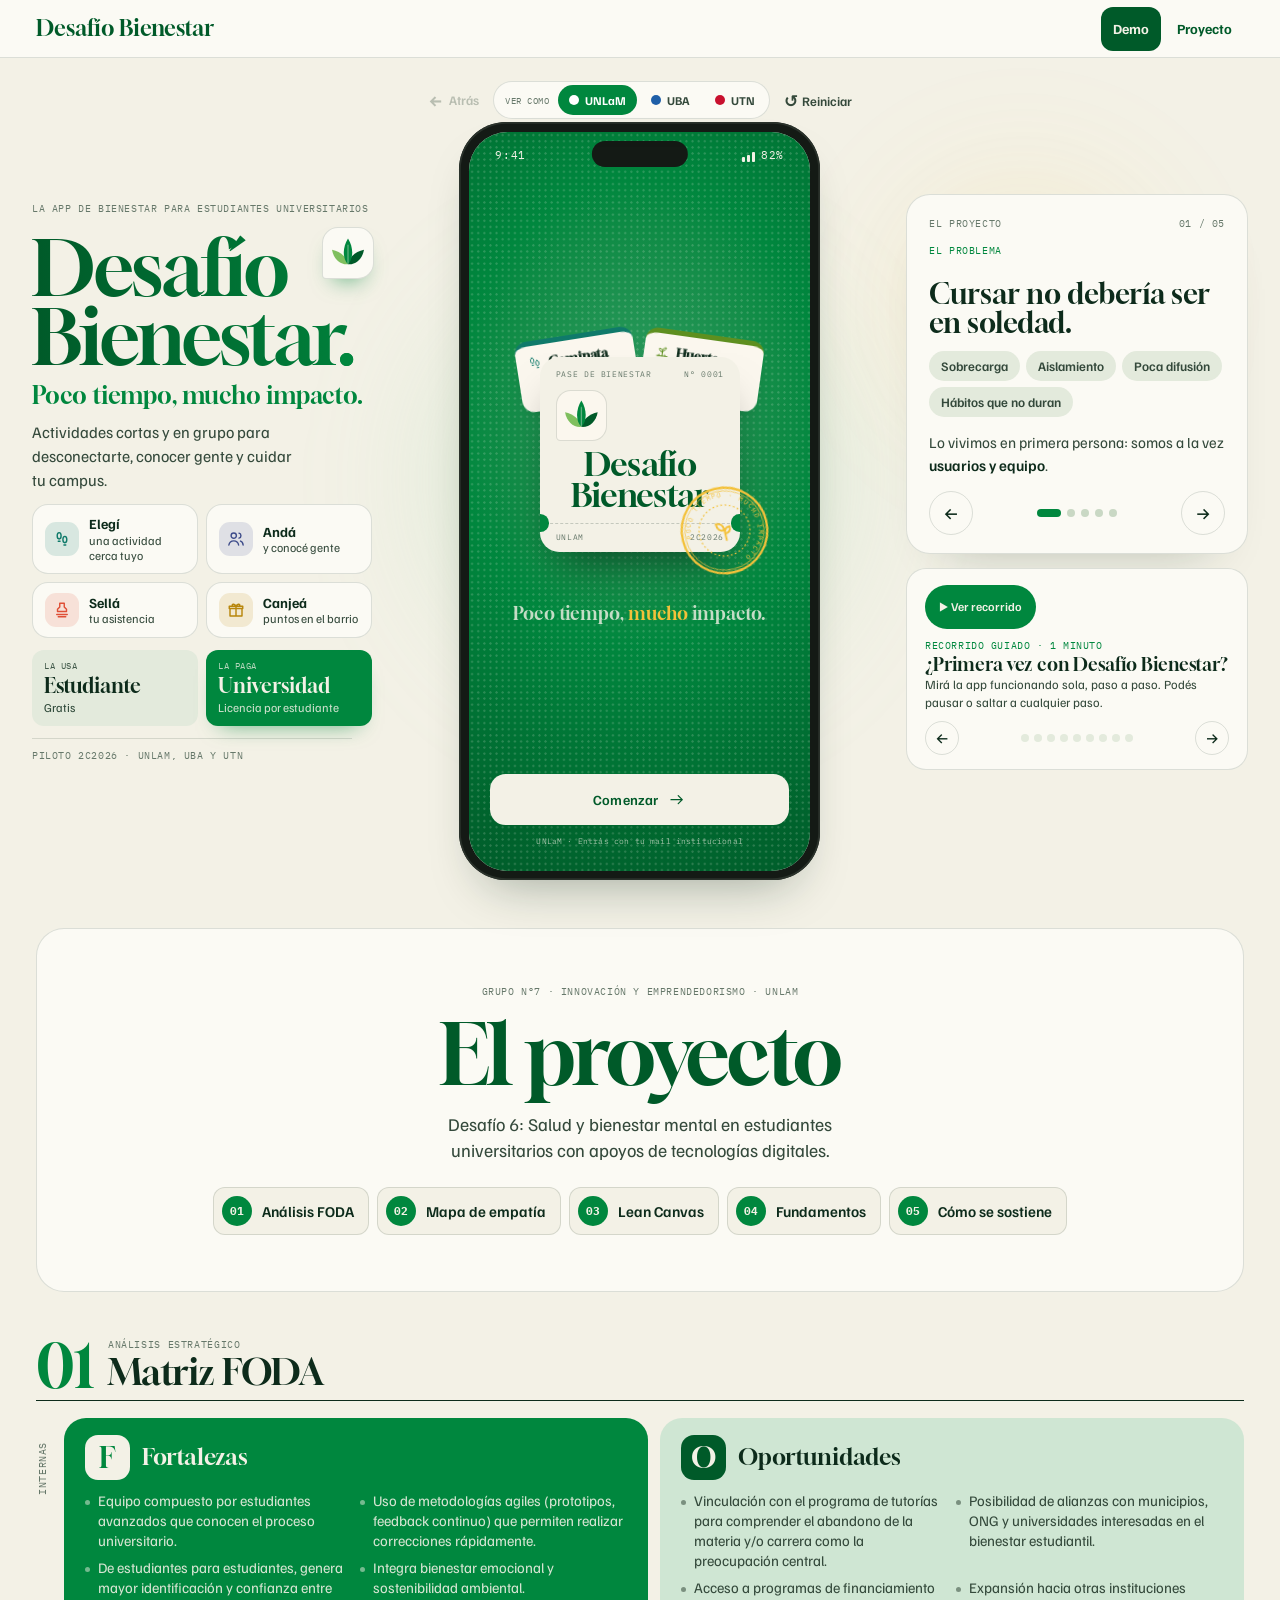
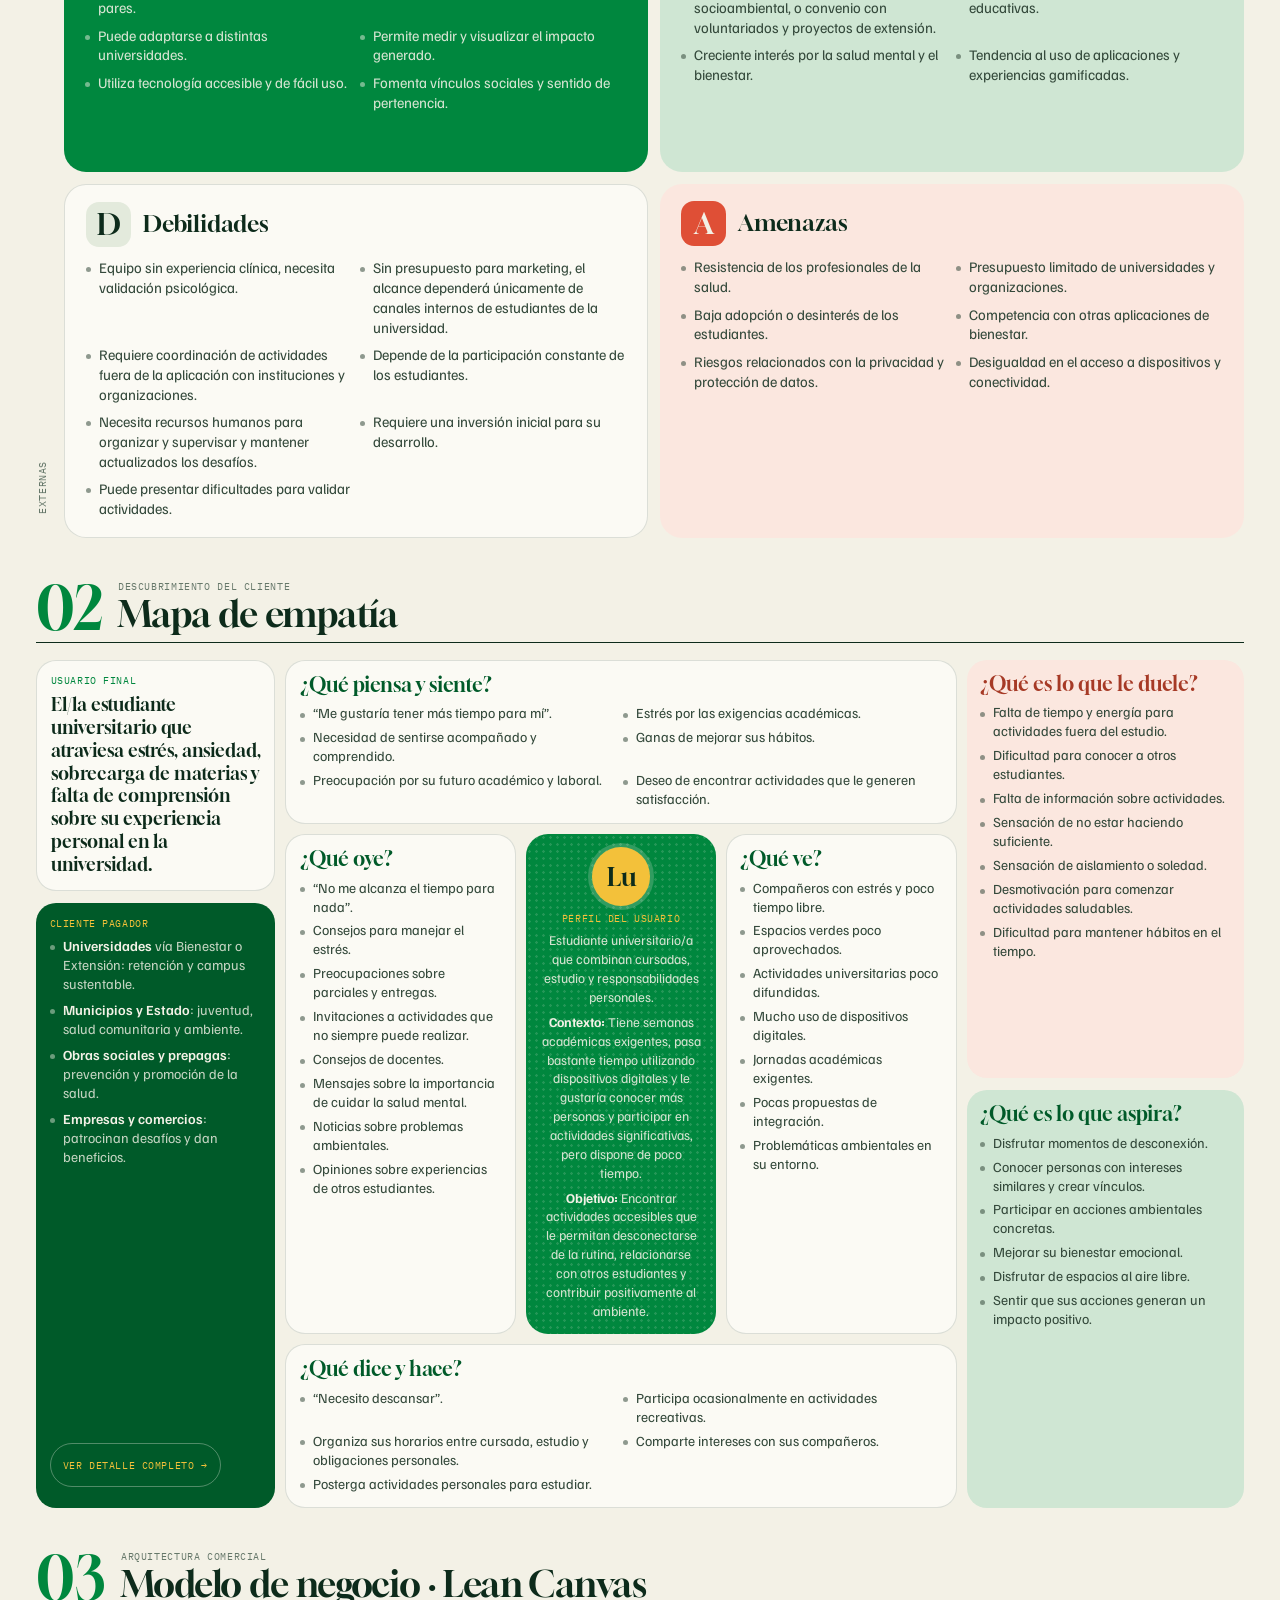
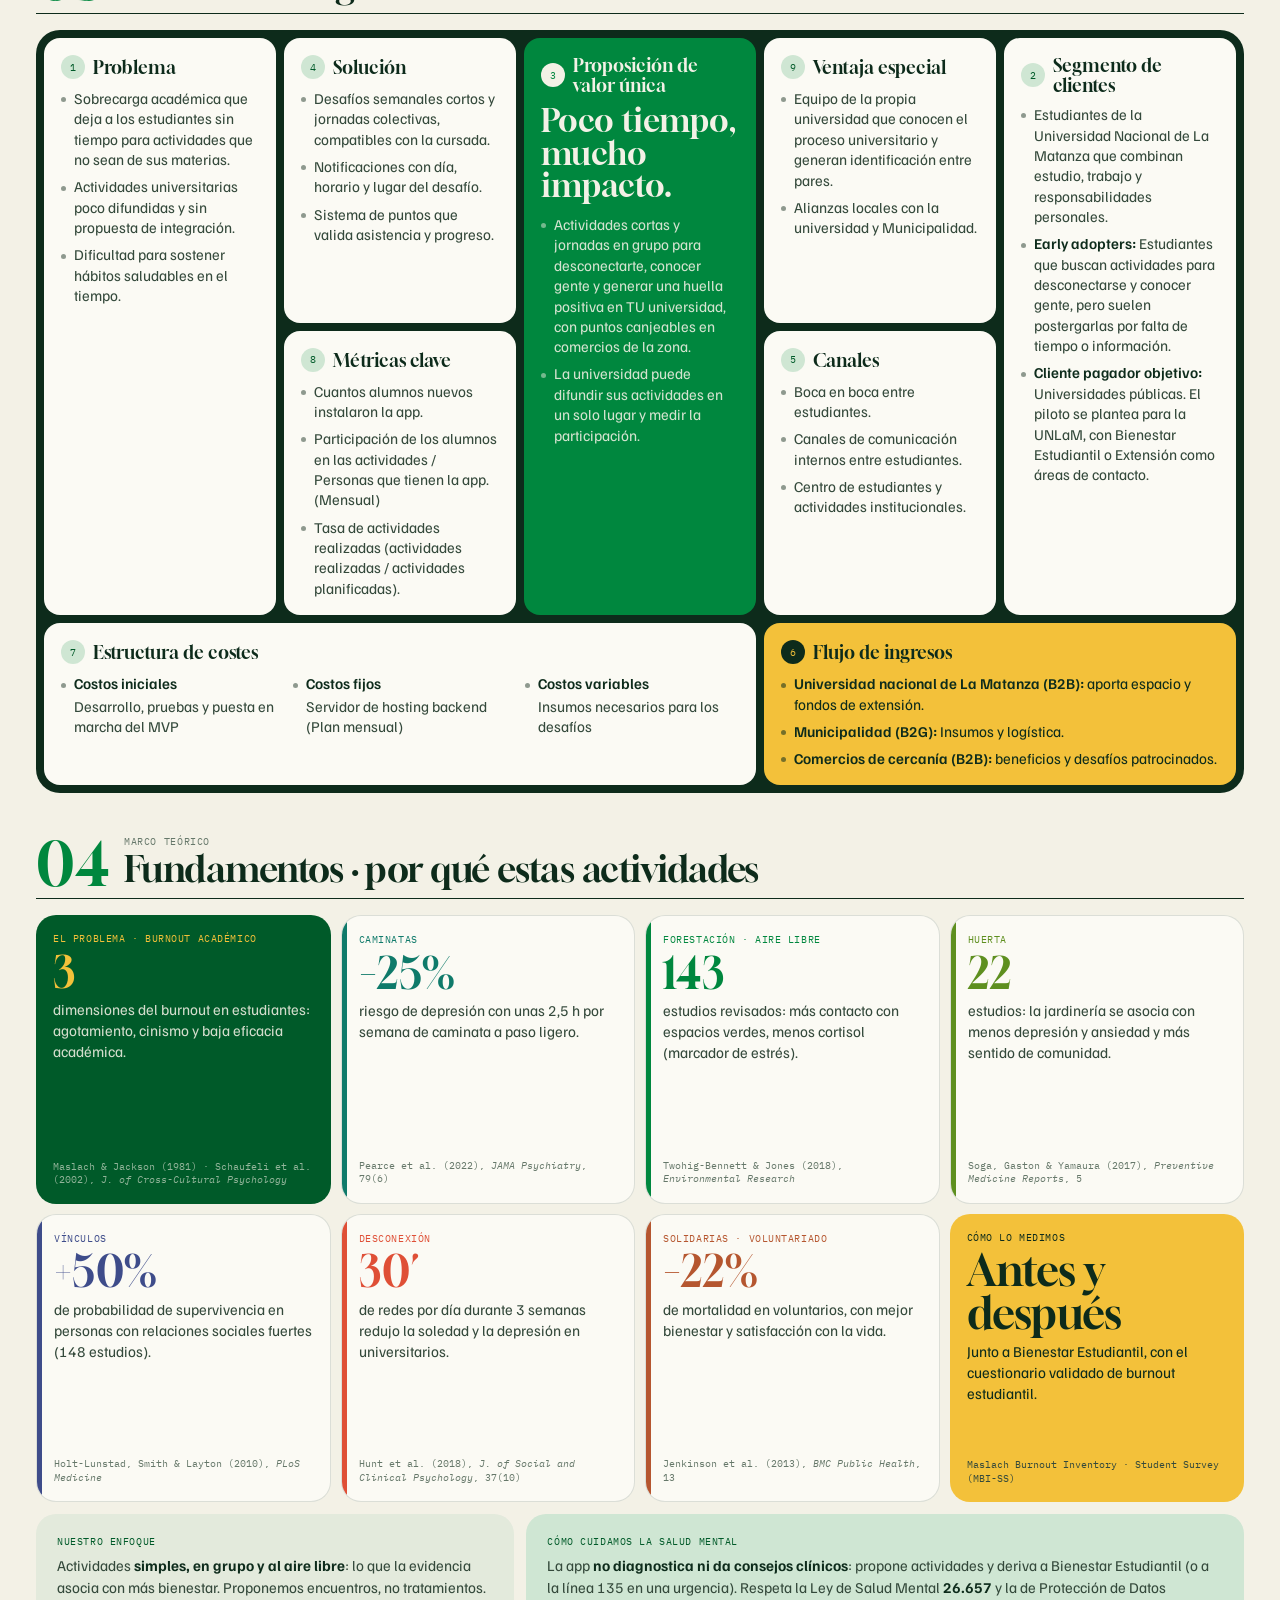
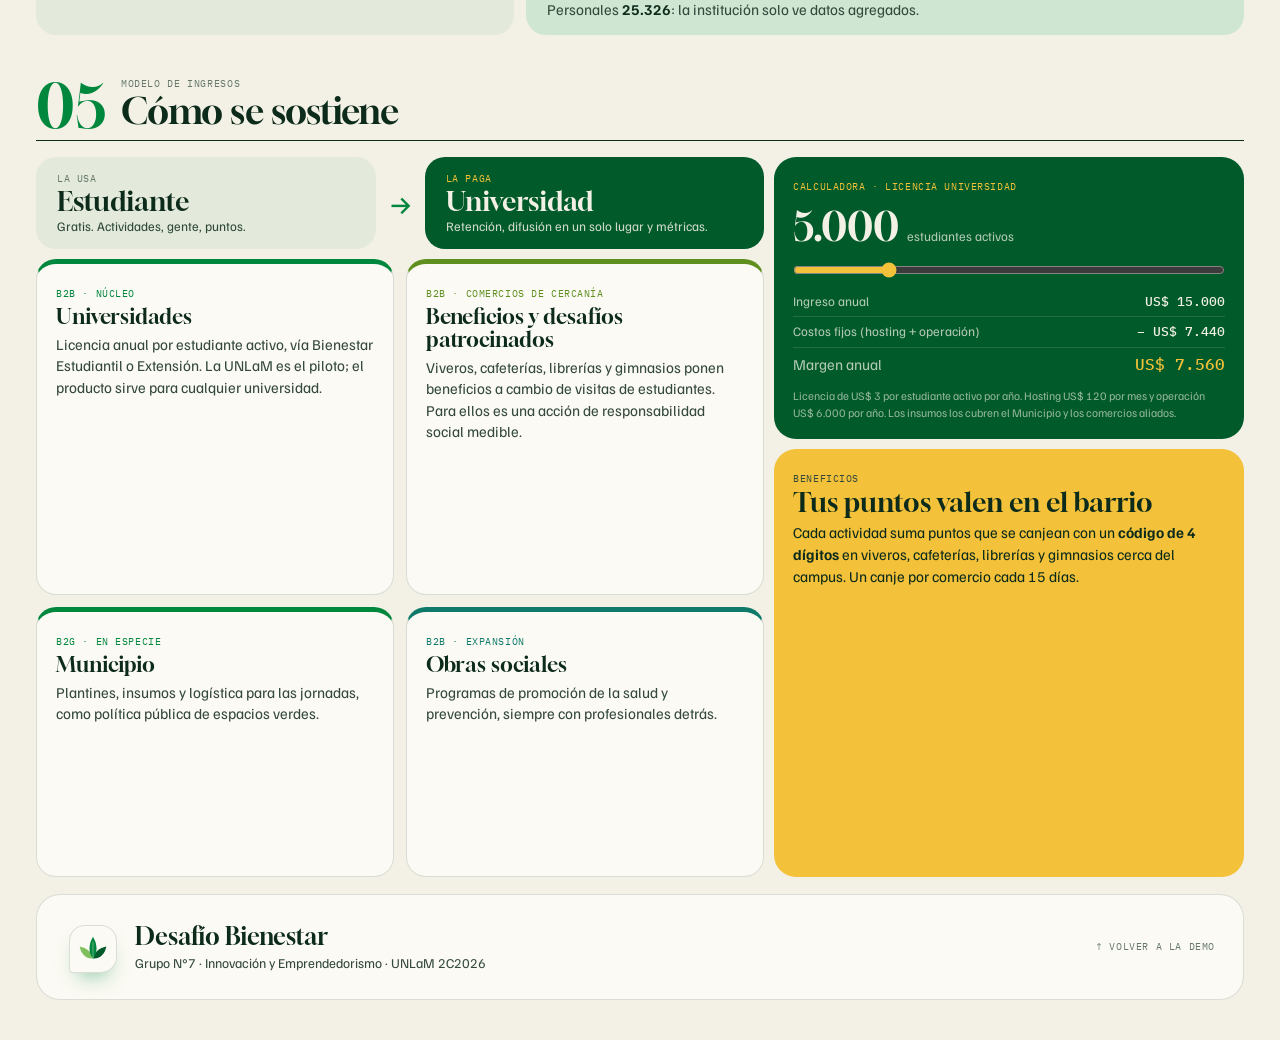
==== commit 1eefeec8: "Refactor activity descriptions in index.html, update styles for role switch and form elements in sty" ====
--- a/MVP/index.html
+++ b/MVP/index.html
@@ -38,7 +38,7 @@
     <p class="pitch">Actividades cortas y en grupo para desconectarte, conocer gente y cuidar tu campus.</p>
     <ol class="how2">
       <li style="--c:var(--river)"><i><svg viewBox="0 0 24 24" aria-hidden="true"><path d="M8.2 3.5c1.6 0 2.6 2 2.6 4.3S9.7 12 8.2 12 5.6 10.1 5.6 7.8s1-4.3 2.6-4.3ZM7 15h2.4M15.8 8.5c1.6 0 2.6 2 2.6 4.3S17.3 17 15.8 17s-2.6-1.9-2.6-4.2 1-4.3 2.6-4.3ZM14.6 20h2.4"/></svg></i><span><b>Elegí</b>una actividad cerca tuyo</span></li>
-      <li style="--c:var(--indigo)"><i><svg viewBox="0 0 24 24" aria-hidden="true"><path d="M9 11a3.5 3.5 0 1 0 0-7 3.5 3.5 0 0 0 0 7ZM2.5 20c.6-3.5 3.2-5.5 6.5-5.5s5.9 2 6.5 5.5M16 4.2a3.4 3.4 0 0 1 0 6.6M18 14.8c2 .6 3.2 2.4 3.5 5.2"/></svg></i><span><b>Andá</b>con tu ronda</span></li>
+      <li style="--c:var(--indigo)"><i><svg viewBox="0 0 24 24" aria-hidden="true"><path d="M9 11a3.5 3.5 0 1 0 0-7 3.5 3.5 0 0 0 0 7ZM2.5 20c.6-3.5 3.2-5.5 6.5-5.5s5.9 2 6.5 5.5M16 4.2a3.4 3.4 0 0 1 0 6.6M18 14.8c2 .6 3.2 2.4 3.5 5.2"/></svg></i><span><b>Andá</b>y conocé gente</span></li>
       <li style="--c:var(--tomato)"><i><svg viewBox="0 0 24 24" aria-hidden="true"><path d="M9 3h6v5l3 3v3H6v-3l3-3zM5 18h14M7 21h10"/></svg></i><span><b>Sellá</b>tu asistencia</span></li>
       <li style="--c:#B8860B"><i><svg viewBox="0 0 24 24" aria-hidden="true"><path d="M4 10h16v10H4ZM3 7h18v3H3ZM12 7v13M12 7c-1.5-3-5-3.5-5-1.2C7 7 9.5 7 12 7Zm0 0c1.5-3 5-3.5 5-1.2C17 7 14.5 7 12 7Z"/></svg></i><span><b>Canjeá</b>puntos en el barrio</span></li>
     </ol>
@@ -418,7 +418,7 @@
         <article class="ev reveal" style="--c:var(--river)"><span class="mono">Caminatas</span><b>−25%</b><p>riesgo de depresión con unas 2,5 h por semana de caminata a paso ligero.</p><cite>Pearce et al. (2022), <i>JAMA Psychiatry</i>, 79(6)</cite></article>
         <article class="ev reveal" style="--c:var(--moss)"><span class="mono">Forestación · aire libre</span><b>143</b><p>estudios revisados: más contacto con espacios verdes, menos cortisol (marcador de estrés).</p><cite>Twohig-Bennett &amp; Jones (2018), <i>Environmental Research</i></cite></article>
         <article class="ev reveal" style="--c:var(--soil)"><span class="mono">Huerta</span><b>22</b><p>estudios: la jardinería se asocia con menos depresión y ansiedad y más sentido de comunidad.</p><cite>Soga, Gaston &amp; Yamaura (2017), <i>Preventive Medicine Reports</i>, 5</cite></article>
-        <article class="ev reveal" style="--c:var(--indigo)"><span class="mono">Vínculos · rondas</span><b>+50%</b><p>de probabilidad de supervivencia en personas con relaciones sociales fuertes (148 estudios).</p><cite>Holt-Lunstad, Smith &amp; Layton (2010), <i>PLoS Medicine</i></cite></article>
+        <article class="ev reveal" style="--c:var(--indigo)"><span class="mono">Vínculos</span><b>+50%</b><p>de probabilidad de supervivencia en personas con relaciones sociales fuertes (148 estudios).</p><cite>Holt-Lunstad, Smith &amp; Layton (2010), <i>PLoS Medicine</i></cite></article>
         <article class="ev reveal" style="--c:var(--tomato)"><span class="mono">Desconexión</span><b>30′</b><p>de redes por día durante 3 semanas redujo la soledad y la depresión en universitarios.</p><cite>Hunt et al. (2018), <i>J. of Social and Clinical Psychology</i>, 37(10)</cite></article>
         <article class="ev reveal" style="--c:var(--clay)"><span class="mono">Solidarias · voluntariado</span><b>−22%</b><p>de mortalidad en voluntarios, con mejor bienestar y satisfacción con la vida.</p><cite>Jenkinson et al. (2013), <i>BMC Public Health</i>, 13</cite></article>
         <article class="ev reveal ev-next"><span class="mono">Cómo lo medimos</span><b>Antes y después</b><p>Junto a Bienestar Estudiantil, con el cuestionario validado de burnout estudiantil.</p><cite>Maslach Burnout Inventory · Student Survey (MBI-SS)</cite></article>
--- a/MVP/styles-v5.css
+++ b/MVP/styles-v5.css
@@ -407,3 +407,21 @@
 .demo-toolbar .uni-switch button.on{background:var(--uc);color:#fff}
 .uni-switch button.on i{background:#fff}
 @media (max-width:560px){.uni-switch .mono{display:none}}
+
+/* ---------- perfil: estudiante / administrador ---------- */
+.role-sw{display:flex;align-items:center;justify-content:space-between;gap:10px;margin-top:14px}
+.role-sw>.mono{font-size:10px;color:var(--ink-3)}
+.role-sw>div{display:flex;gap:4px;padding:4px;border-radius:14px;background:var(--paper-2)}
+.role-sw button{display:inline-flex;align-items:center;gap:6px;min-height:36px;padding:0 12px;border-radius:10px;font-weight:600;font-size:13px;color:var(--ink-2);transition:background .25s,color .25s}
+.role-sw button .ic{width:16px;height:16px}
+.role-sw button.on{background:var(--ink);color:var(--paper)}
+.me-card.admin{background:var(--ink)}
+.me-card.admin .photo{background:var(--sun)}
+.adm-pill{display:inline-flex;align-items:center;gap:5px;height:30px;padding:0 10px;border-radius:999px;background:var(--ink);color:var(--paper);font-size:10px;margin-right:6px}
+.adm-pill .ic{width:14px;height:14px}
+.form .three{display:grid;grid-template-columns:repeat(3,1fr);gap:10px}
+.form select,.form textarea{width:100%;font:inherit;font-size:16px;color:var(--ink);background:#FBF7EE;border:1.5px solid var(--line);border-radius:14px;padding:12px 14px;outline:none;transition:border-color .2s}
+.form select{appearance:none;background-image:linear-gradient(45deg,transparent 50%,var(--ink-3) 50%),linear-gradient(135deg,var(--ink-3) 50%,transparent 50%);background-position:calc(100% - 18px) 52%,calc(100% - 13px) 52%;background-size:5px 5px;background-repeat:no-repeat;padding-right:32px}
+.form select:focus,.form textarea:focus{border-color:var(--unlam)}
+.form input.err{border-color:var(--tomato);background:#FDF0EC}
+.btn.ghost.danger{color:var(--tomato);border-color:currentColor}
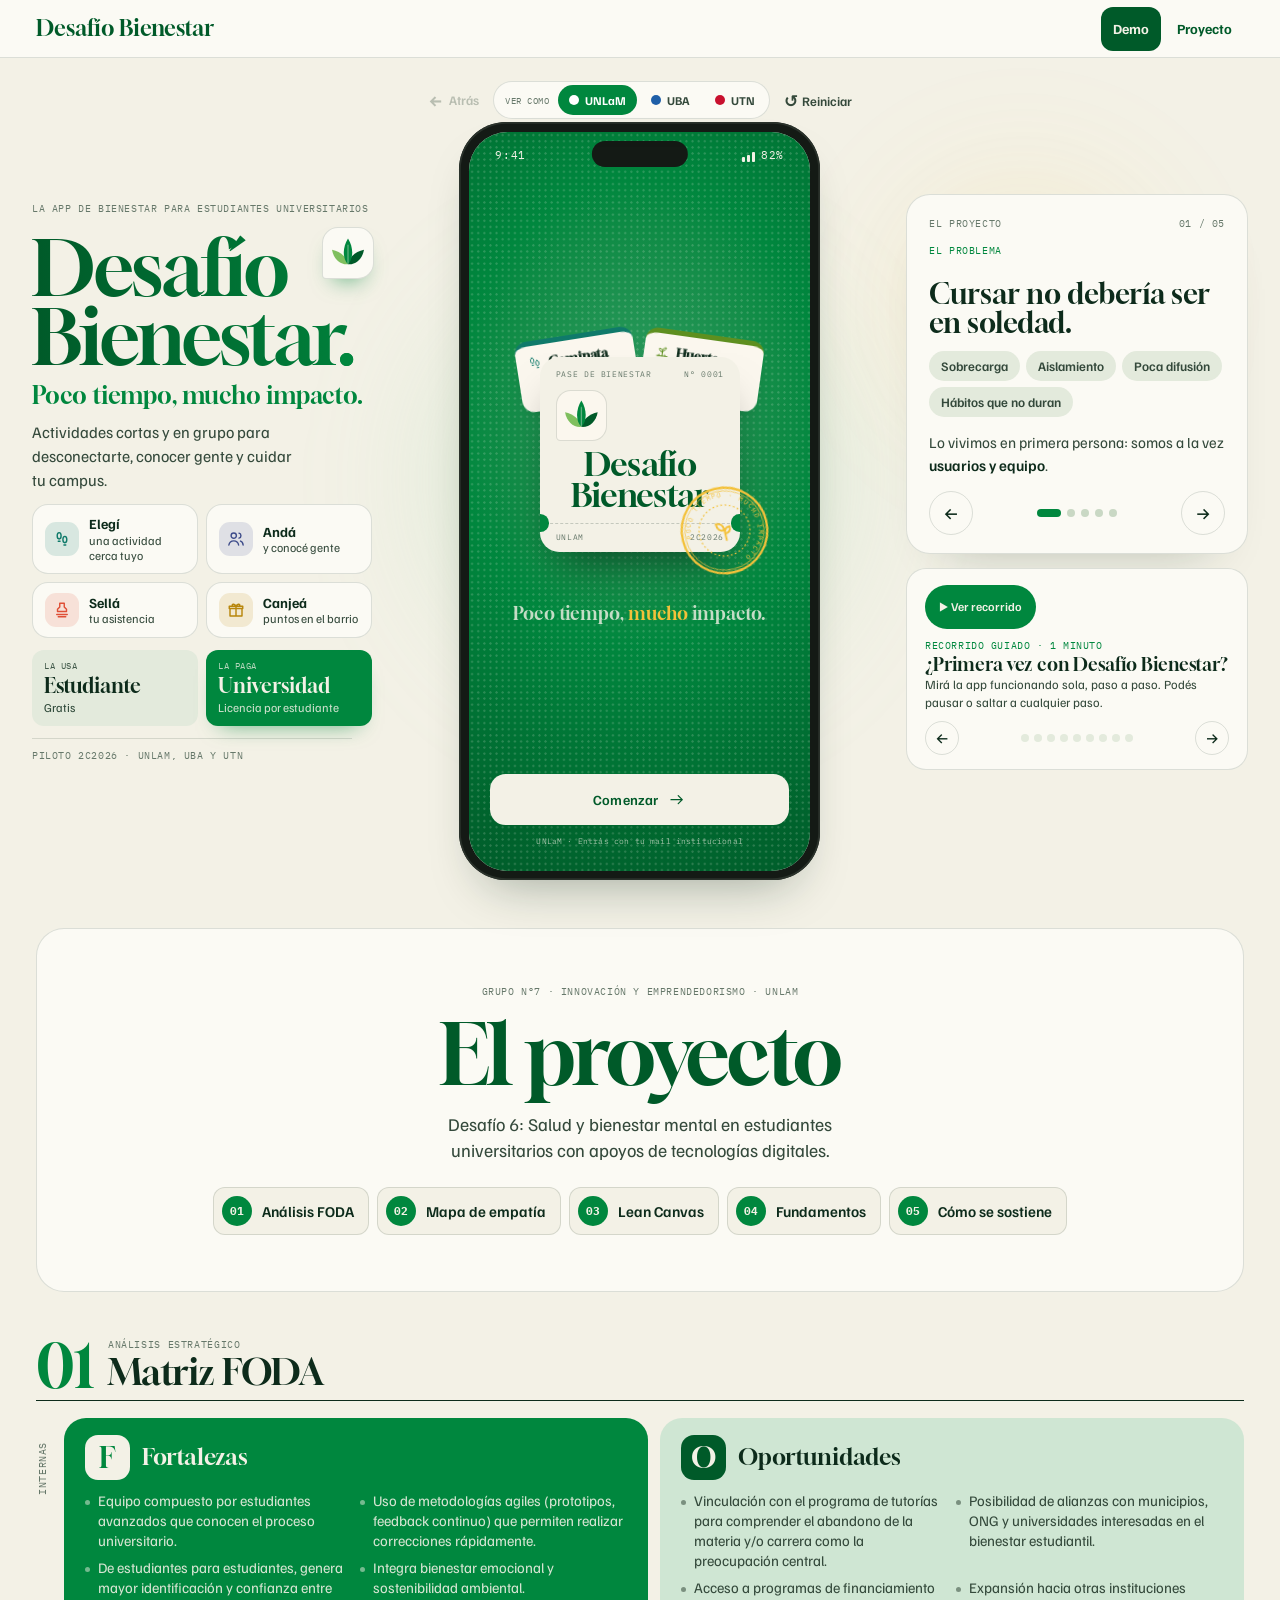
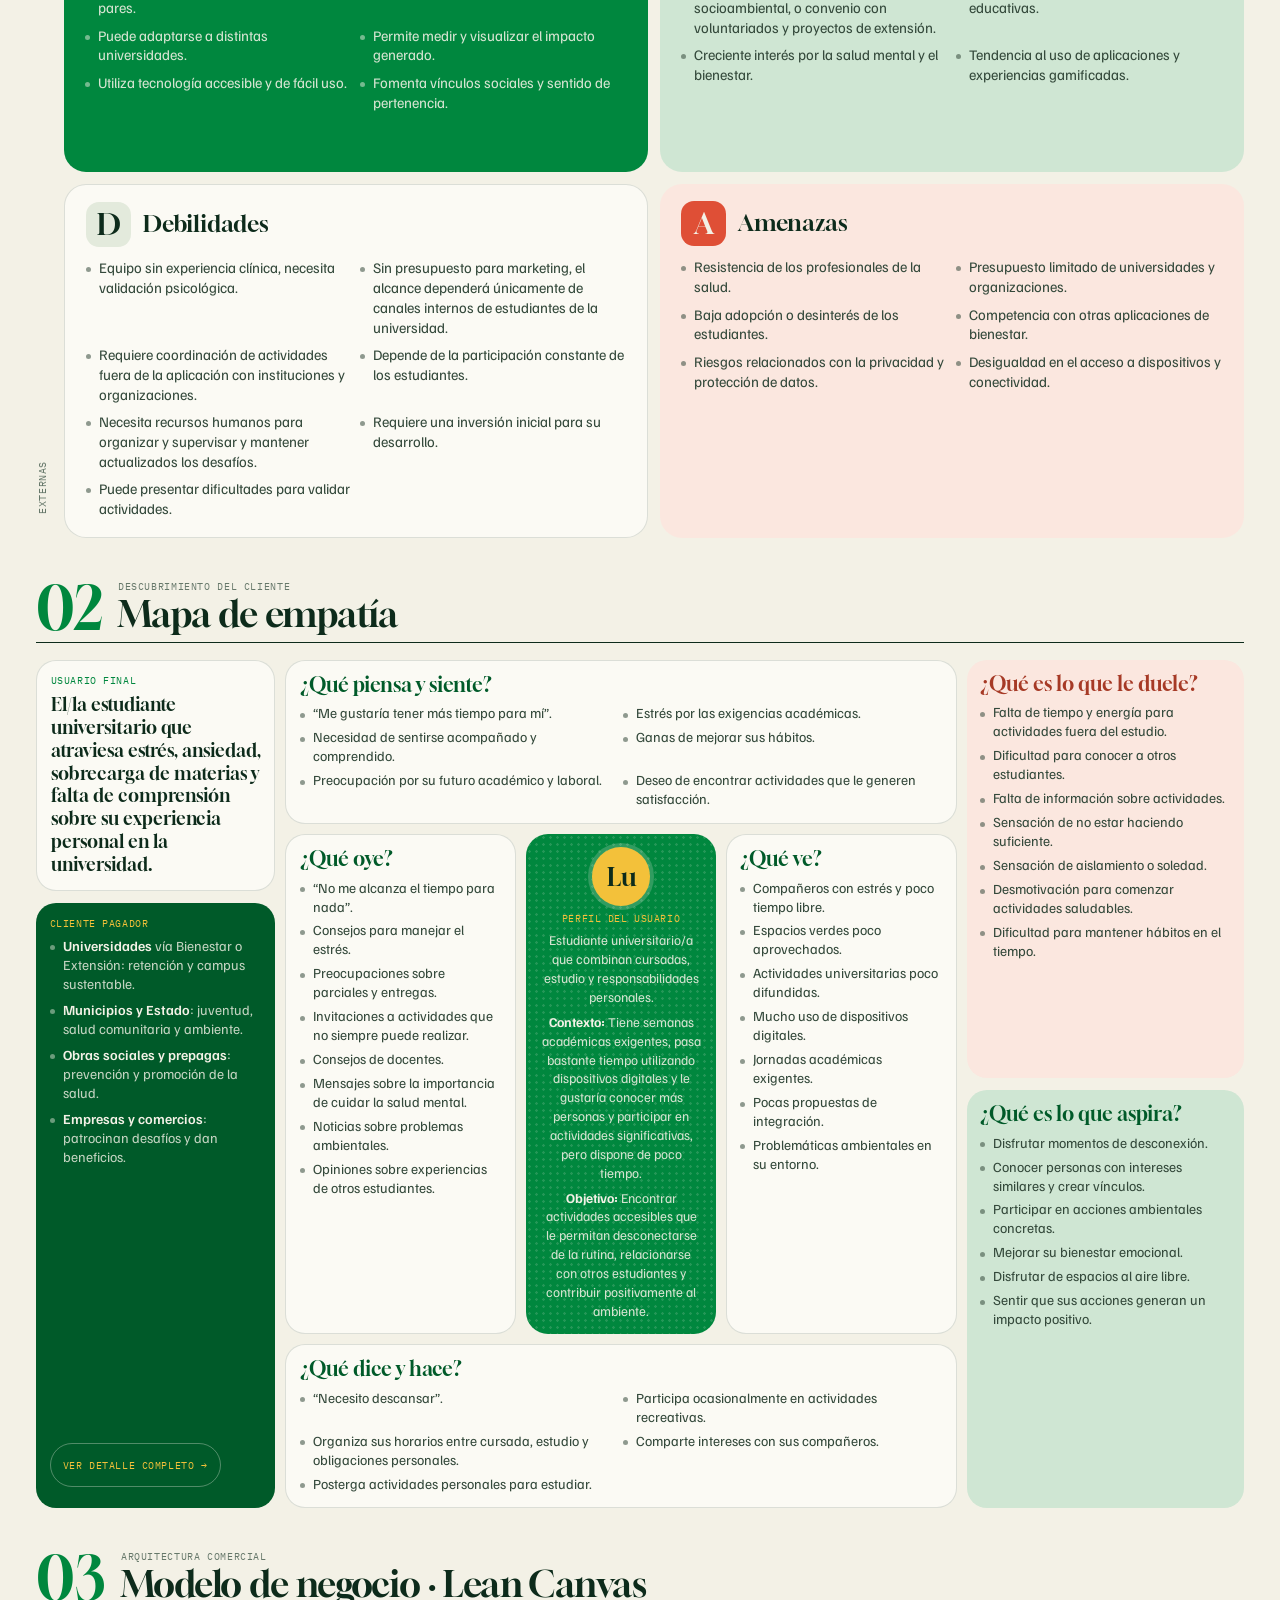
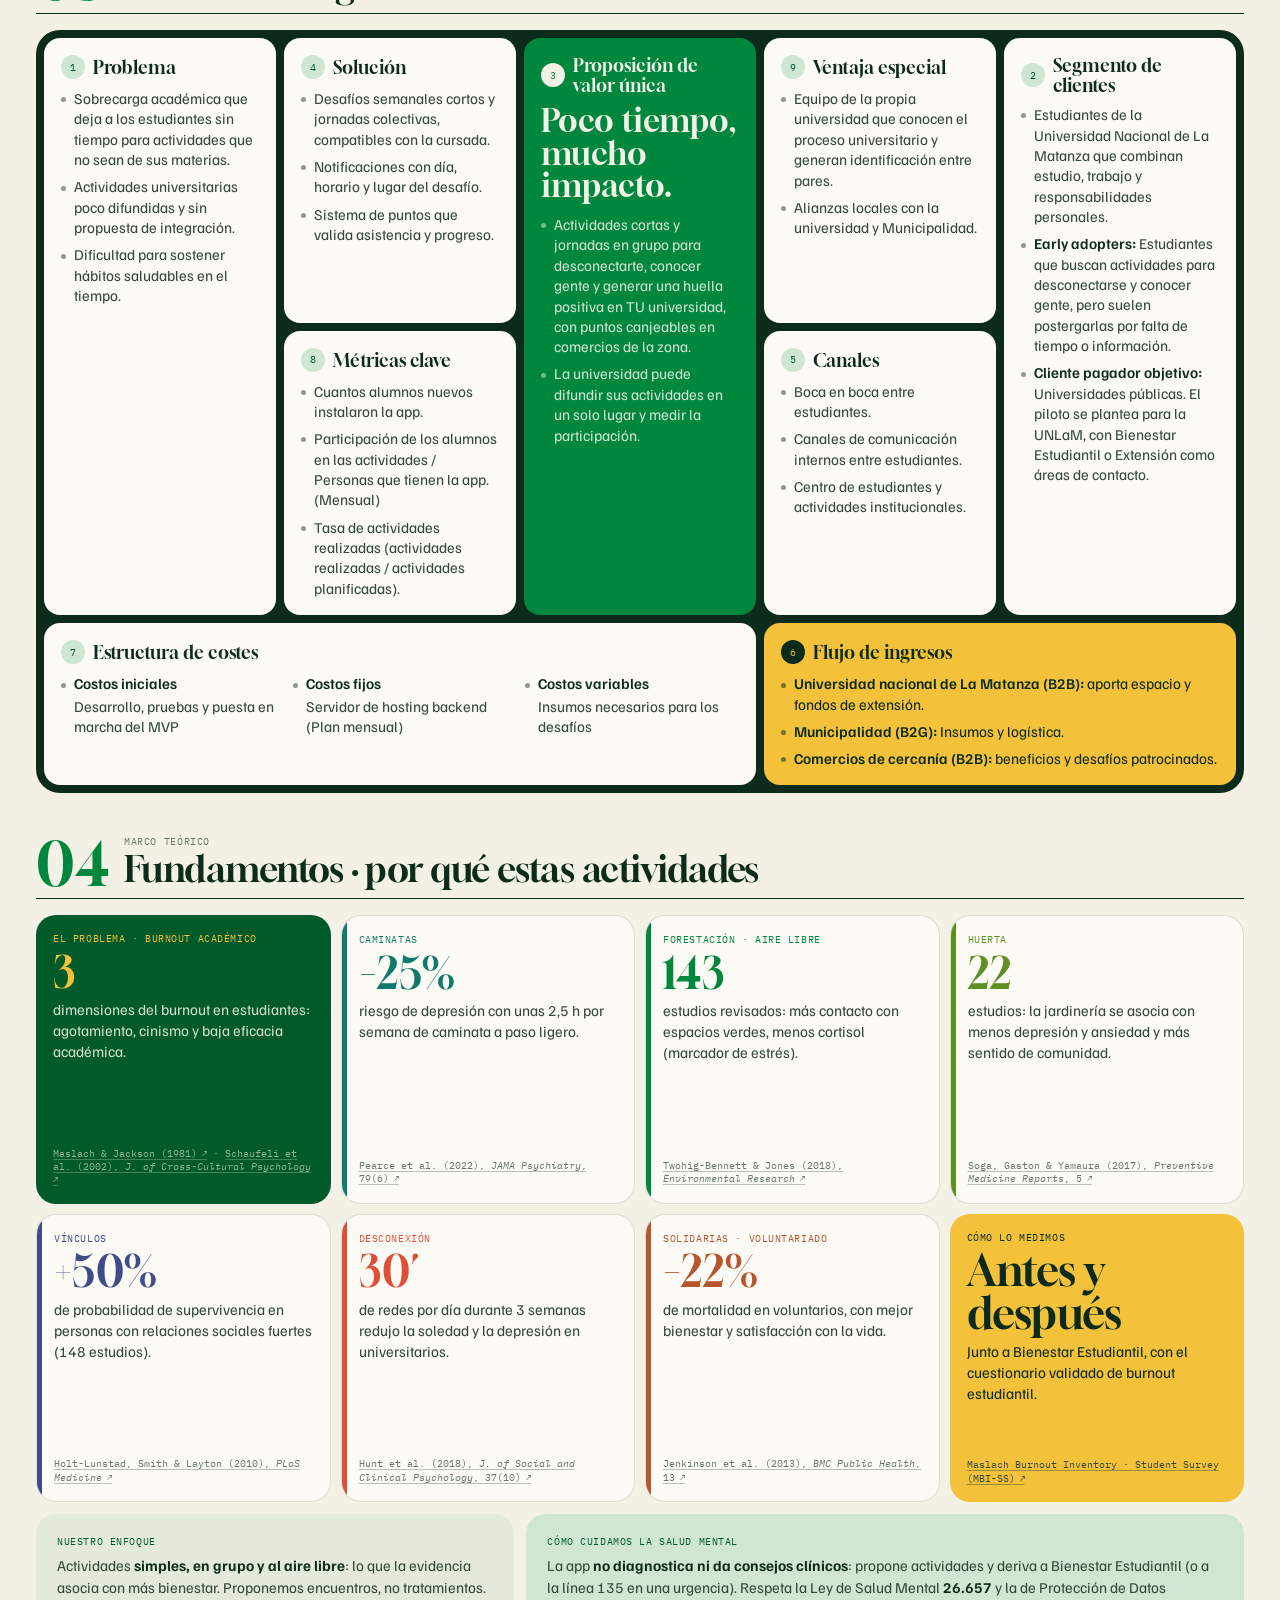
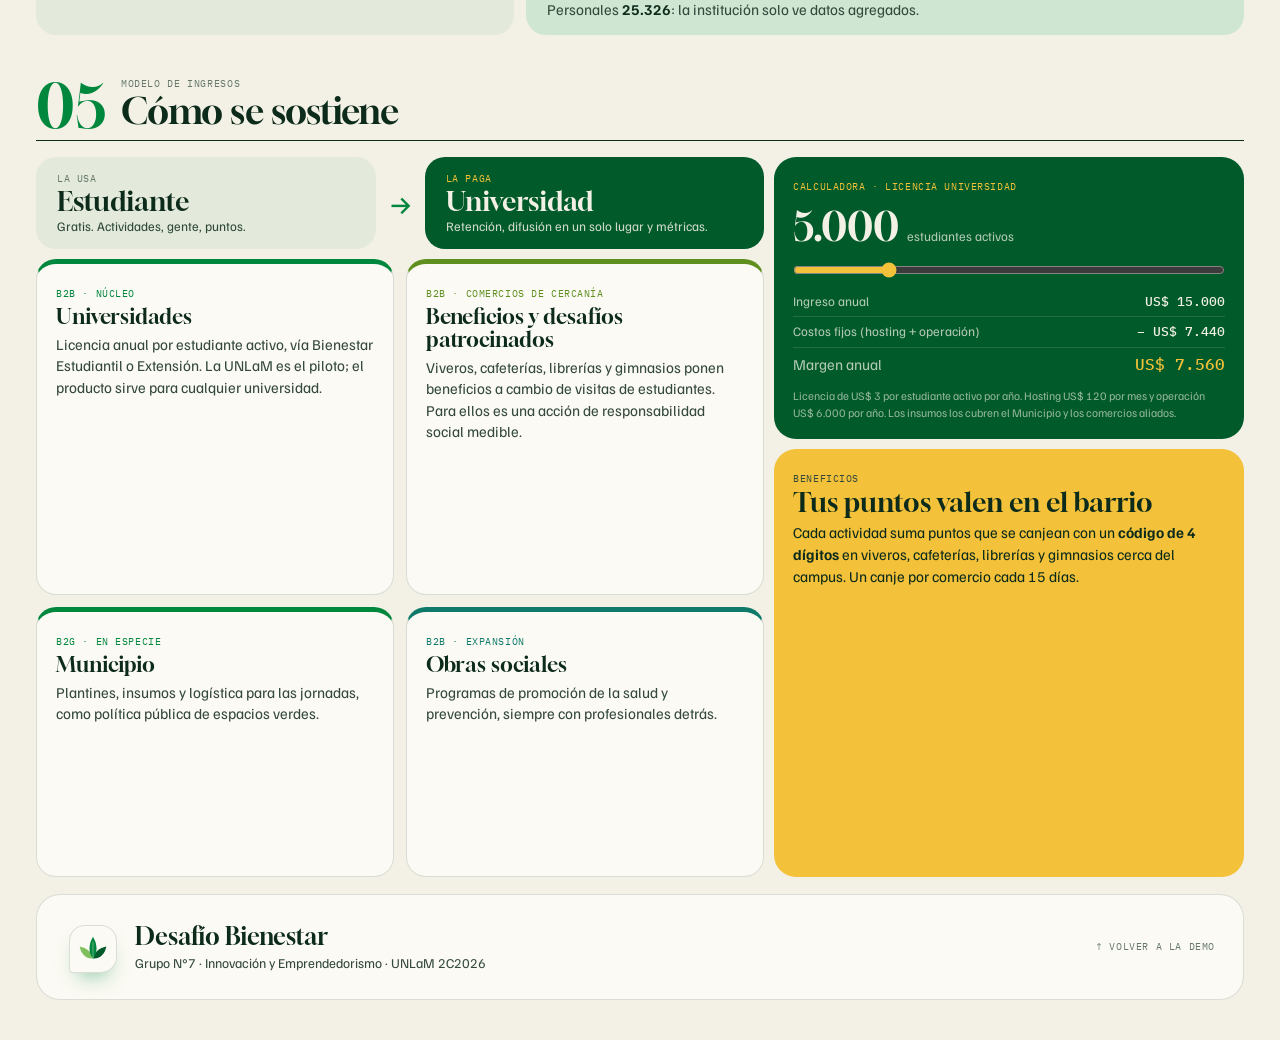
==== commit 604517bb: "feat: add hyperlinks to citations in index.html and styles-report.css for improved accessibility" ====
--- a/MVP/index.html
+++ b/MVP/index.html
@@ -105,7 +105,7 @@
 
       <section class="slide">
         <div class="mono card-k">La solución</div>
-        <div class="sl-big"><b>−25%</b><span>riesgo de depresión caminando unas 2,5 h por semana</span><cite>JAMA Psychiatry, 2022</cite></div>
+        <div class="sl-big"><b>−25%</b><span>riesgo de depresión caminando unas 2,5 h por semana</span><cite><a href="https://doi.org/10.1001/jamapsychiatry.2022.0609" target="_blank" rel="noopener">JAMA Psychiatry, 2022</a></cite></div>
         <ul class="sl-rows">
           <li><i style="--c:var(--river)"></i>Actividades cortas y jornadas en grupo</li>
           <li><i style="--c:var(--indigo)"></i>Con día, hora y lugar, en tu campus</li>
@@ -414,14 +414,14 @@
     </div>
     <div class="ev-wrap">
       <div class="ev-grid">
-        <article class="ev reveal ev-problem"><span class="mono">El problema · burnout académico</span><b>3</b><p>dimensiones del burnout en estudiantes: agotamiento, cinismo y baja eficacia académica.</p><cite>Maslach &amp; Jackson (1981) · Schaufeli et al. (2002), <i>J. of Cross-Cultural Psychology</i></cite></article>
-        <article class="ev reveal" style="--c:var(--river)"><span class="mono">Caminatas</span><b>−25%</b><p>riesgo de depresión con unas 2,5 h por semana de caminata a paso ligero.</p><cite>Pearce et al. (2022), <i>JAMA Psychiatry</i>, 79(6)</cite></article>
-        <article class="ev reveal" style="--c:var(--moss)"><span class="mono">Forestación · aire libre</span><b>143</b><p>estudios revisados: más contacto con espacios verdes, menos cortisol (marcador de estrés).</p><cite>Twohig-Bennett &amp; Jones (2018), <i>Environmental Research</i></cite></article>
-        <article class="ev reveal" style="--c:var(--soil)"><span class="mono">Huerta</span><b>22</b><p>estudios: la jardinería se asocia con menos depresión y ansiedad y más sentido de comunidad.</p><cite>Soga, Gaston &amp; Yamaura (2017), <i>Preventive Medicine Reports</i>, 5</cite></article>
-        <article class="ev reveal" style="--c:var(--indigo)"><span class="mono">Vínculos</span><b>+50%</b><p>de probabilidad de supervivencia en personas con relaciones sociales fuertes (148 estudios).</p><cite>Holt-Lunstad, Smith &amp; Layton (2010), <i>PLoS Medicine</i></cite></article>
-        <article class="ev reveal" style="--c:var(--tomato)"><span class="mono">Desconexión</span><b>30′</b><p>de redes por día durante 3 semanas redujo la soledad y la depresión en universitarios.</p><cite>Hunt et al. (2018), <i>J. of Social and Clinical Psychology</i>, 37(10)</cite></article>
-        <article class="ev reveal" style="--c:var(--clay)"><span class="mono">Solidarias · voluntariado</span><b>−22%</b><p>de mortalidad en voluntarios, con mejor bienestar y satisfacción con la vida.</p><cite>Jenkinson et al. (2013), <i>BMC Public Health</i>, 13</cite></article>
-        <article class="ev reveal ev-next"><span class="mono">Cómo lo medimos</span><b>Antes y después</b><p>Junto a Bienestar Estudiantil, con el cuestionario validado de burnout estudiantil.</p><cite>Maslach Burnout Inventory · Student Survey (MBI-SS)</cite></article>
+        <article class="ev reveal ev-problem"><span class="mono">El problema · burnout académico</span><b>3</b><p>dimensiones del burnout en estudiantes: agotamiento, cinismo y baja eficacia académica.</p><cite><a href="https://doi.org/10.1002/job.4030020205" target="_blank" rel="noopener">Maslach &amp; Jackson (1981)</a> · <a href="https://doi.org/10.1177/0022022102033005003" target="_blank" rel="noopener">Schaufeli et al. (2002), <i>J. of Cross-Cultural Psychology</i></a></cite></article>
+        <article class="ev reveal" style="--c:var(--river)"><span class="mono">Caminatas</span><b>−25%</b><p>riesgo de depresión con unas 2,5 h por semana de caminata a paso ligero.</p><cite><a href="https://doi.org/10.1001/jamapsychiatry.2022.0609" target="_blank" rel="noopener">Pearce et al. (2022), <i>JAMA Psychiatry</i>, 79(6)</a></cite></article>
+        <article class="ev reveal" style="--c:var(--moss)"><span class="mono">Forestación · aire libre</span><b>143</b><p>estudios revisados: más contacto con espacios verdes, menos cortisol (marcador de estrés).</p><cite><a href="https://doi.org/10.1016/j.envres.2018.06.030" target="_blank" rel="noopener">Twohig-Bennett &amp; Jones (2018), <i>Environmental Research</i></a></cite></article>
+        <article class="ev reveal" style="--c:var(--soil)"><span class="mono">Huerta</span><b>22</b><p>estudios: la jardinería se asocia con menos depresión y ansiedad y más sentido de comunidad.</p><cite><a href="https://doi.org/10.1016/j.pmedr.2016.11.007" target="_blank" rel="noopener">Soga, Gaston &amp; Yamaura (2017), <i>Preventive Medicine Reports</i>, 5</a></cite></article>
+        <article class="ev reveal" style="--c:var(--indigo)"><span class="mono">Vínculos</span><b>+50%</b><p>de probabilidad de supervivencia en personas con relaciones sociales fuertes (148 estudios).</p><cite><a href="https://doi.org/10.1371/journal.pmed.1000316" target="_blank" rel="noopener">Holt-Lunstad, Smith &amp; Layton (2010), <i>PLoS Medicine</i></a></cite></article>
+        <article class="ev reveal" style="--c:var(--tomato)"><span class="mono">Desconexión</span><b>30′</b><p>de redes por día durante 3 semanas redujo la soledad y la depresión en universitarios.</p><cite><a href="https://doi.org/10.1521/jscp.2018.37.10.751" target="_blank" rel="noopener">Hunt et al. (2018), <i>J. of Social and Clinical Psychology</i>, 37(10)</a></cite></article>
+        <article class="ev reveal" style="--c:var(--clay)"><span class="mono">Solidarias · voluntariado</span><b>−22%</b><p>de mortalidad en voluntarios, con mejor bienestar y satisfacción con la vida.</p><cite><a href="https://doi.org/10.1186/1471-2458-13-773" target="_blank" rel="noopener">Jenkinson et al. (2013), <i>BMC Public Health</i>, 13</a></cite></article>
+        <article class="ev reveal ev-next"><span class="mono">Cómo lo medimos</span><b>Antes y después</b><p>Junto a Bienestar Estudiantil, con el cuestionario validado de burnout estudiantil.</p><cite><a href="https://www.mindgarden.com/117-maslach-burnout-inventory-mbi" target="_blank" rel="noopener">Maslach Burnout Inventory · Student Survey (MBI-SS)</a></cite></article>
       </div>
       <div class="ev-foot">
         <article class="ev-note reveal"><span class="mono">Nuestro enfoque</span><p>Actividades <b>simples, en grupo y al aire libre</b>: lo que la evidencia asocia con más bienestar. Proponemos encuentros, no tratamientos.</p></article>
--- a/MVP/styles-report.css
+++ b/MVP/styles-report.css
@@ -316,3 +316,9 @@
   .rp-top{grid-column:2;display:flex;align-items:center;min-height:44px}
   .ss-calc input[type=range]{height:44px}
 }
+
+/* fuentes con link */
+.ev cite a,.sl-big cite a{color:inherit;text-decoration:underline;text-decoration-thickness:1px;text-underline-offset:2px;text-decoration-color:color-mix(in srgb,currentColor 45%,transparent);transition:color .2s,text-decoration-color .2s}
+.ev cite a:hover,.sl-big cite a:hover{color:var(--unlam);text-decoration-color:currentColor}
+.ev-problem cite a:hover,.sl-big cite a:hover{color:var(--sun)}
+.ev cite a::after,.sl-big cite a::after{content:" ↗";font-size:.9em}
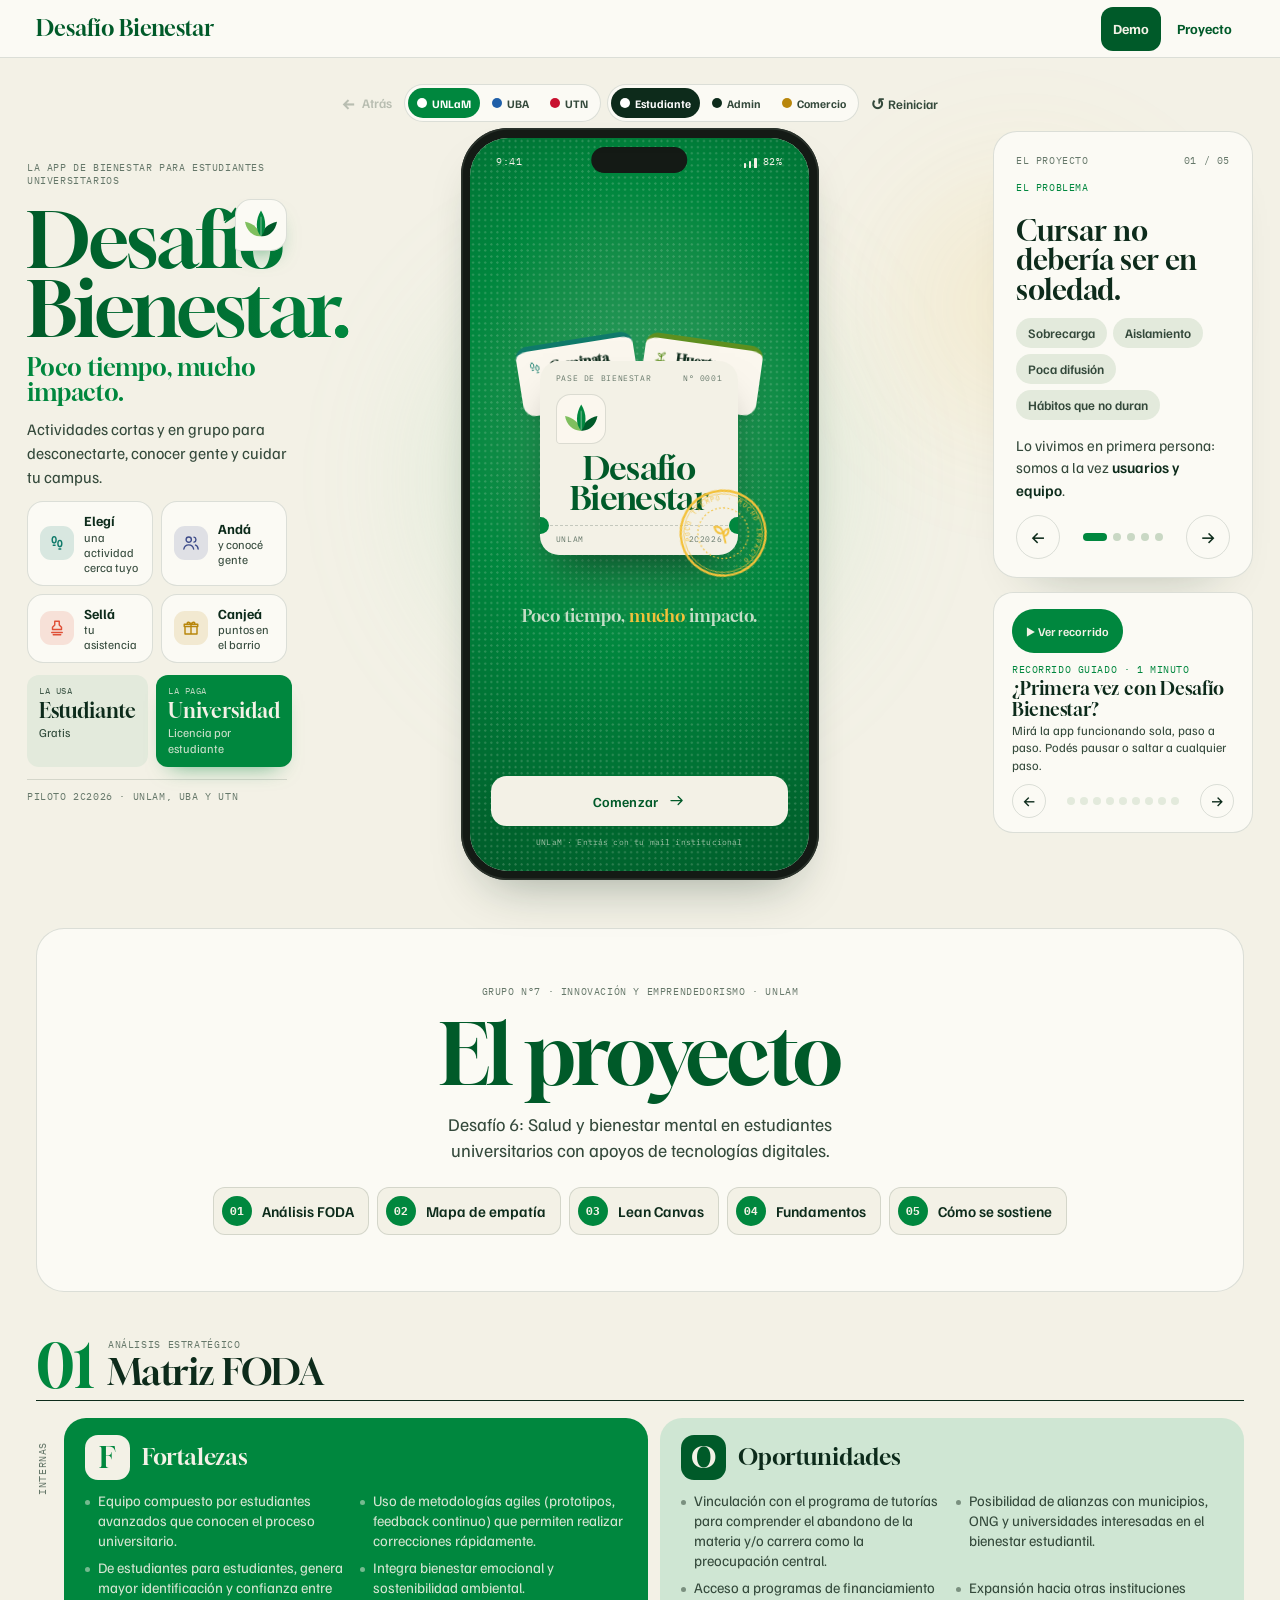
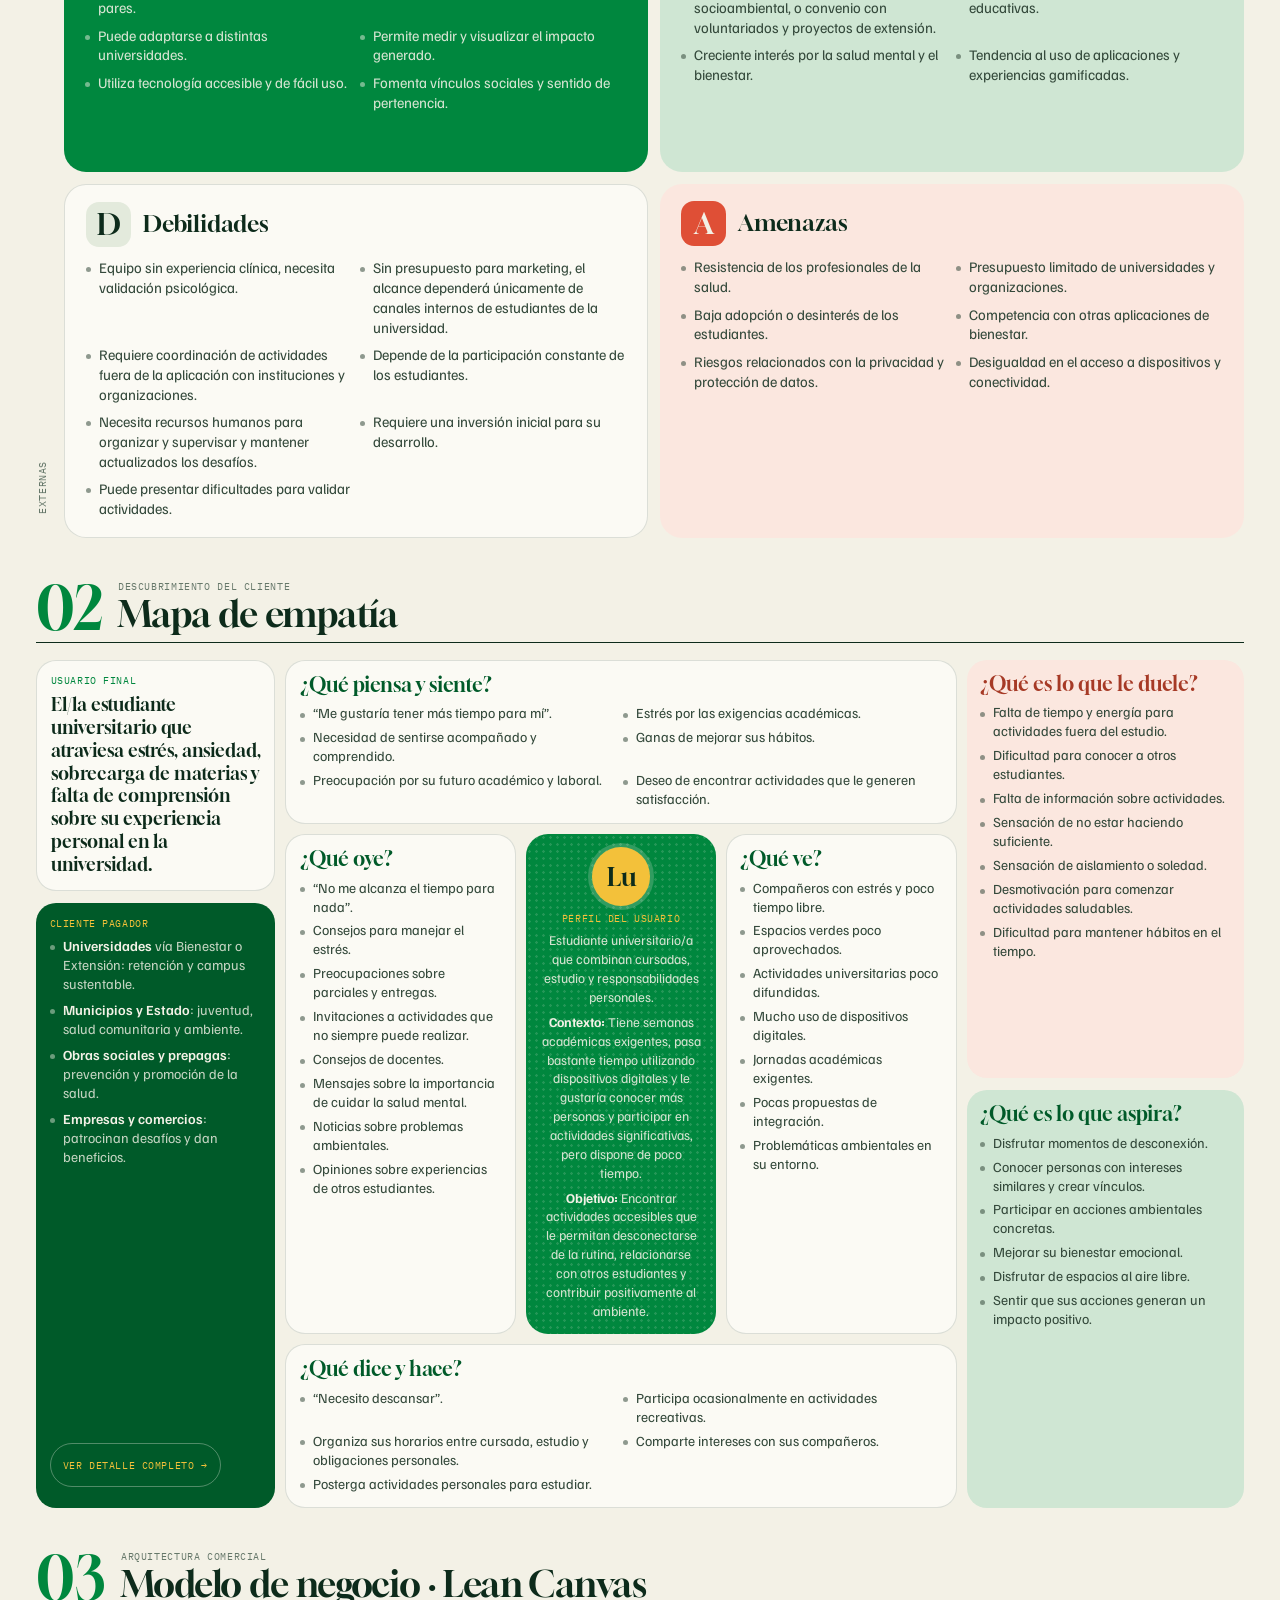
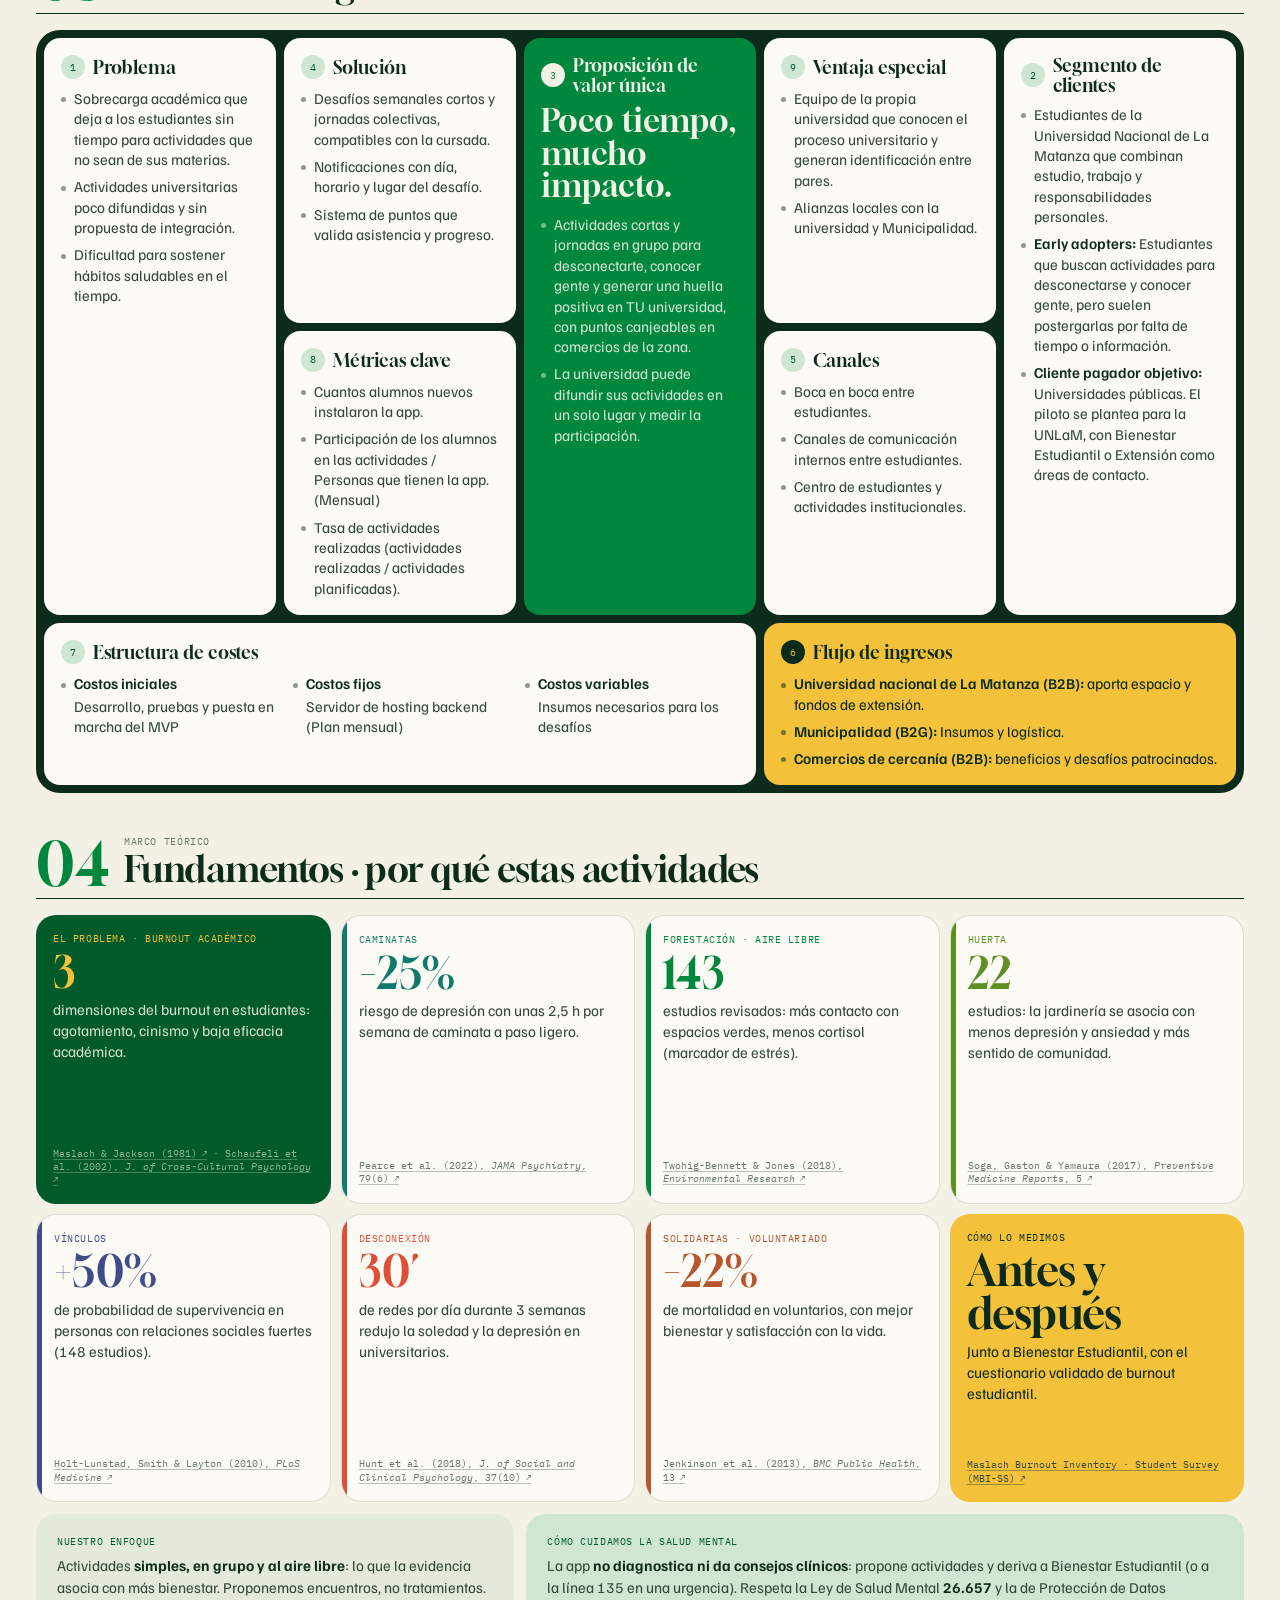
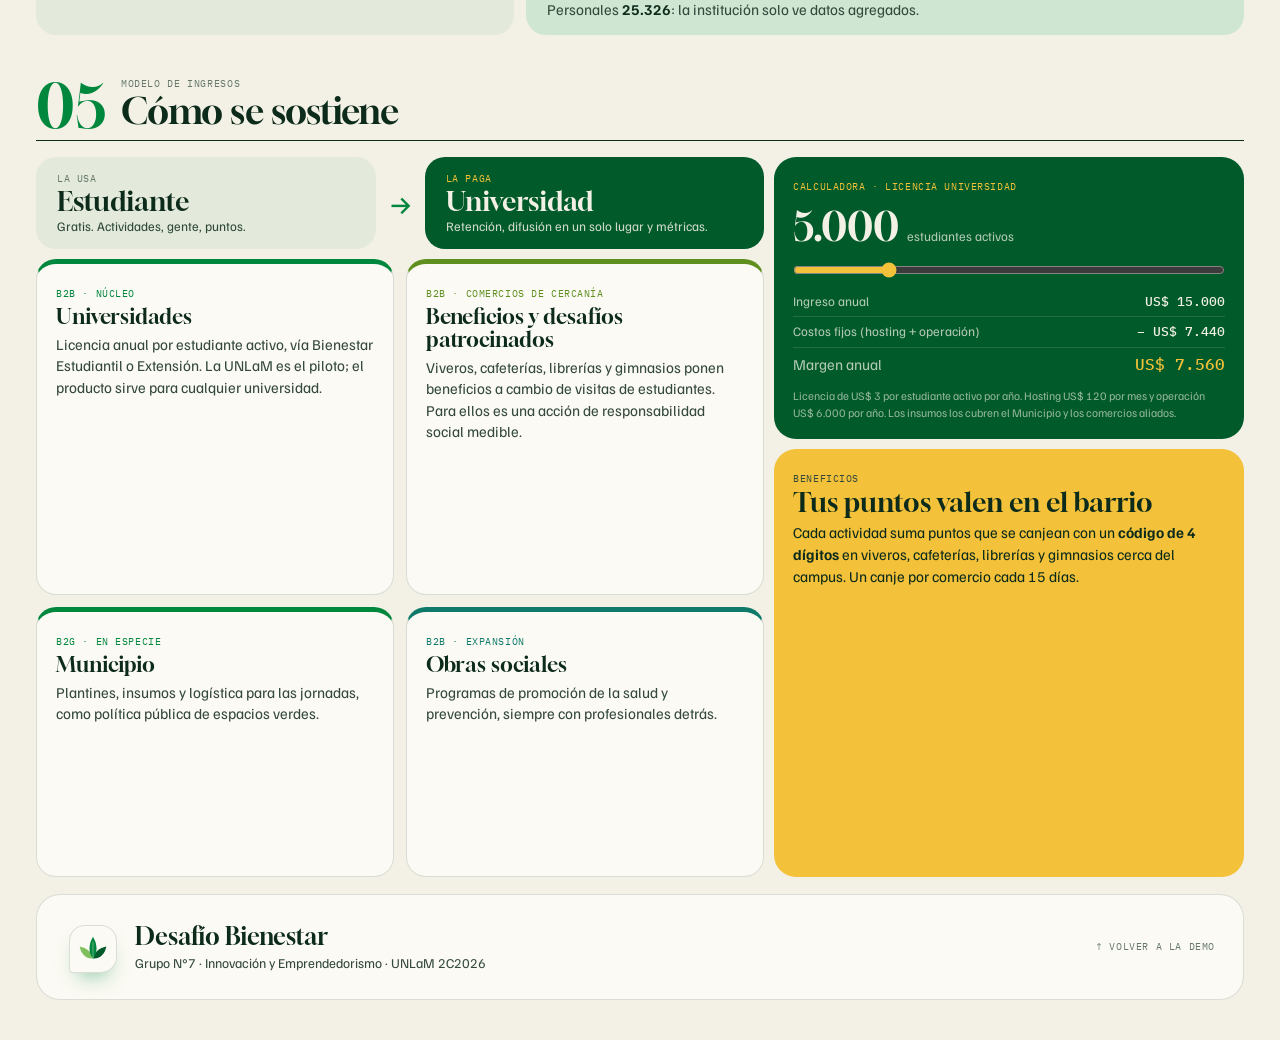
==== commit c199a499: "Enhance styles for shared moments and commerce partner cards; update tour.js to reset role for non-s" ====
--- a/MVP/index.html
+++ b/MVP/index.html
@@ -15,6 +15,7 @@
 <link rel="stylesheet" href="styles-v4.css">
 <link rel="stylesheet" href="styles-v5.css">
 <link rel="stylesheet" href="styles-report.css">
+<link rel="stylesheet" href="roles.css">
 </head>
 <body>
 
@@ -53,7 +54,7 @@
   <section class="phone-col" id="demo" aria-label="Demo interactiva" tabindex="-1">
     <div class="demo-toolbar">
       <button id="backBtn" type="button" data-back disabled aria-label="Volver a la pantalla anterior"><span aria-hidden="true">←</span> Atrás</button>
-      <div class="uni-switch" role="group" aria-label="Ver la app como"><span class="mono">Ver como</span><button type="button" data-setuni="unlam" style="--uc:#00873E"><i></i>UNLaM</button><button type="button" data-setuni="fiuba" style="--uc:#1F5FA8"><i></i>UBA</button><button type="button" data-setuni="utn" style="--uc:#C8102E"><i></i>UTN</button></div>
+      <div class="sw-group"><div class="uni-switch" role="group" aria-label="Ver la app como" title="Ver como"><button type="button" data-setuni="unlam" style="--uc:#00873E"><i></i>UNLaM</button><button type="button" data-setuni="fiuba" style="--uc:#1F5FA8"><i></i>UBA</button><button type="button" data-setuni="utn" style="--uc:#C8102E"><i></i>UTN</button></div><div class="uni-switch role-switch" role="group" aria-label="Usar la app como" title="Modo"><button type="button" data-role="student" class="on" style="--uc:#0D2B1B"><i></i>Estudiante</button><button type="button" data-role="admin" style="--uc:#0D2B1B"><i></i>Admin</button><button type="button" data-role="shop" style="--uc:#B8860B"><i></i>Comercio</button></div></div>
       <button id="resetBtn" type="button"><span aria-hidden="true">↺</span> Reiniciar</button>
     </div>
     <div class="phone-fit"><div class="phone">
@@ -482,6 +483,7 @@
 </main>
 
 <script src="app.js"></script>
+<script src="roles.js"></script>
 <script>
 /* carrusel del proyecto */
 (() => {
--- a/MVP/styles-report.css
+++ b/MVP/styles-report.css
@@ -322,3 +322,82 @@
 .ev cite a:hover,.sl-big cite a:hover{color:var(--unlam);text-decoration-color:currentColor}
 .ev-problem cite a:hover,.sl-big cite a:hover{color:var(--sun)}
 .ev cite a::after,.sl-big cite a::after{content:" ↗";font-size:.9em}
+
+/* momentos compartidos */
+.constel.mom-wrap{height:auto}
+.mom{margin:0 20px;padding:20px 18px;border-radius:20px;background:#FBFAF4;border:1px solid var(--line)}
+.mom-big{display:flex;align-items:center;gap:14px}
+.mom-big b{flex:none;white-space:nowrap;font-family:Gloock,serif;font-size:64px;line-height:1;color:#0D2B1B}
+.mom-big span{font-size:14px;font-weight:600;line-height:1.25;color:#0D2B1B}
+.mom-people{display:flex;flex-wrap:wrap;gap:6px 4px;margin:16px 0}
+.mom-people span{width:30px;height:30px;animation:rise .5s var(--out) both;animation-delay:var(--d)}
+.mom-people svg{width:100%;height:100%}
+.mom-bar{display:flex;height:12px;border-radius:99px;overflow:hidden;gap:2px}
+.mom-bar i{display:block}
+.mom-leg{display:flex;flex-wrap:wrap;gap:6px 14px;margin-top:10px;font-size:12px;color:#0D2B1B}
+.mom-leg em{display:inline-block;width:9px;height:9px;border-radius:50%;margin-right:5px}
+.mom-leg b{margin-left:2px}
+
+/* selector de modo (afuera del teléfono) + tarjeta de comercio aliado */
+.demo-toolbar{align-items:center}
+.sw-group{display:flex;flex-wrap:wrap;gap:6px 8px;justify-content:center;padding:6px 0}
+.sponsor{--sc:var(--soil);display:flex;flex-direction:column;gap:8px;margin-top:18px;padding:14px;border-radius:16px;border-left:4px solid var(--sc);background:#FBF7EE}
+.sponsor .mono{font-size:9.5px;color:var(--sc)}
+.sp-main{display:flex;align-items:center;gap:12px}
+.sp-ic{flex:none;width:46px;height:46px;border-radius:14px;background:var(--sc);color:#fff;display:grid;place-items:center}
+.sp-ic .ic{width:24px;height:24px}
+.sp-main b{display:block;font-family:var(--f-display);font-weight:400;font-size:21px;line-height:1.1}
+.sp-main em{display:block;font-style:normal;font-size:12px;color:var(--ink-3);margin-top:2px}
+.sp-what{margin:0;font-size:13px;line-height:1.4;color:var(--ink-2)}
+.sp-row{display:flex;align-items:center;gap:8px;font-size:12.5px;color:var(--ink-2)}
+.sp-row .ic{width:15px;height:15px;flex:none;color:var(--sc)}
+.sp-links{display:flex;flex-wrap:wrap;gap:8px;margin-top:2px}
+.sp-chip{display:inline-flex;align-items:center;gap:6px;min-height:34px;padding:0 12px;border-radius:99px;background:#fff;border:1px solid var(--line);font-size:12px;font-weight:700;color:var(--ink);text-decoration:none}
+.sp-chip .ic{width:15px;height:15px;color:var(--sc)}
+
+/* beneficios: local destacado + recompensa */
+.pk{--c:var(--moss);display:flex;flex-direction:column;gap:12px;padding:14px;border-radius:20px;background:#FBFAF4;border:1px solid var(--line);border-top:5px solid var(--c)}
+.perk-list{display:flex;flex-direction:column;gap:14px}
+.pk.locked{opacity:.78}
+.pk-shop{display:flex;gap:12px;align-items:flex-start}
+.pk-ic{flex:none;width:52px;height:52px;border-radius:16px;background:var(--c);color:#fff;display:grid;place-items:center}
+.pk-ic .ic{width:27px;height:27px}
+.pk-shop .mono{display:block;font-size:9.5px;color:var(--c)}
+.pk-shop b{display:block;font-family:var(--f-display);font-weight:400;font-size:22px;line-height:1.1;margin:2px 0 4px}
+.pk-shop small,.pk-where{display:flex;align-items:center;gap:6px;font-size:12px;color:var(--ink-2);line-height:1.35}
+.pk-shop small .ic,.pk-where .ic{width:14px;height:14px;flex:none;color:var(--c)}
+.pk-where{margin:2px 0 12px}
+.pk-reward{display:flex;align-items:center;gap:12px;padding:12px;border-radius:14px;background:#FFF6D6;border:1.5px dashed #D9A81E}
+.pk-reward .mono{display:block;font-size:9px;color:#8A6A00}
+.pk-reward b{display:block;font-size:15px;line-height:1.25;color:#0D2B1B}
+.pk-reward>div{flex:1}
+.pk-gift{flex:none;width:38px;height:38px;border-radius:50%;background:#F3C13A;color:#0D2B1B;display:grid;place-items:center}
+.pk-gift .ic{width:20px;height:20px}
+.pk-cost{flex:none;font-family:var(--f-display);font-size:26px;line-height:1;color:#0D2B1B;text-align:center}
+.pk-cost small{display:block;font-family:inherit;font-size:10px;letter-spacing:.08em;color:#8A6A00}
+.pk-reward.big{margin-bottom:12px}
+.pk-act{display:flex;flex-wrap:wrap;align-items:center;gap:8px}
+.pk-btn{flex:1;min-width:150px}
+.pk-btn:disabled{opacity:.45}
+
+/* barra de demo en un solo renglón */
+.demo-toolbar{flex-wrap:nowrap;gap:6px;white-space:nowrap}
+.demo-toolbar button{white-space:nowrap}
+.sw-group{flex-wrap:nowrap;gap:6px;padding:6px 0}
+.demo-toolbar .uni-switch button{padding:0 9px;font-size:11.5px;gap:5px}
+@media (max-width:1240px){.demo-toolbar{flex-wrap:wrap}.sw-group{flex-wrap:wrap}}
+/* panel del comercio */
+.shop-val{padding:16px;border-radius:18px;background:#FBFAF4;border:1px solid var(--line)}
+.shop-val .mono{font-size:10px;color:var(--ink-3)}
+.shop-val p{font-size:13px;line-height:1.4;color:var(--ink-2);margin:6px 0 12px}
+.sv-row{display:flex;gap:10px}
+.sv-row input{flex:1;min-width:0;height:52px;border-radius:14px;border:1.5px solid var(--line);background:#fff;text-align:center;font-family:var(--f-display);font-size:28px;letter-spacing:.3em;color:#0D2B1B}
+.sv-row .btn{flex:none;min-width:110px}
+.sv-hint{display:block;margin-top:10px;font-size:10px!important;color:#8A6A00!important}
+.sh-list{display:flex;flex-direction:column;gap:8px}
+.sh-it{display:grid;grid-template-columns:38px 1fr auto;gap:12px;align-items:center;padding:10px 12px;border-radius:14px;background:#FBFAF4;border:1px solid var(--line)}
+.sh-it b{display:block;font-size:13.5px}
+.sh-it small{font-size:12px;color:var(--ink-3)}
+.sh-it em{font-style:normal;font-size:10px;color:var(--ink-3)}
+.sv-row .btn{width:auto;flex:none;min-width:110px}
+.me-card.admin .photo .ic{width:26px;height:26px}
--- a/MVP/roles.css
+++ b/MVP/roles.css
@@ -0,0 +1,76 @@
+/* Vistas por rol: administrador y comercio */
+.stp{display:inline-flex;align-items:center;min-height:24px;padding:0 10px;border-radius:99px;font-size:11px;font-weight:700;white-space:nowrap}
+.stp.ok{background:#DDF0E1;color:#0B6B33}
+.stp.wait{background:#FFF1C9;color:#8A6A00}
+.stp.off{background:#EDE6E3;color:#7A4B3A}
+.me-card .stp{align-self:flex-start}
+
+.card2{padding:16px;border-radius:18px;background:#FBFAF4;border:1px solid var(--line)}
+.card2>.mono{font-size:10px;color:var(--ink-3)}
+.c2s{display:block;margin-top:8px;font-size:12px;color:var(--ink-3)}
+.mbars{display:grid;grid-template-columns:repeat(7,1fr);gap:8px;height:120px;align-items:end;margin-top:12px}
+.mbars>div{display:flex;flex-direction:column;align-items:center;justify-content:flex-end;gap:6px;height:100%}
+.mbars i{display:block;width:100%;border-radius:8px 8px 4px 4px;min-height:6px}
+.mbars em{font-style:normal;font-size:10px;color:var(--ink-3)}
+
+.kpis{display:grid;grid-template-columns:1fr 1fr;gap:10px}
+.kpi2{display:flex;flex-direction:column;gap:2px;padding:14px;border-radius:18px;background:#FBF7EE;border:1px solid var(--line)}
+.kpi2 b{font-family:var(--f-display);font-weight:400;font-size:34px;line-height:1;color:#0D2B1B}
+.kpi2 span{font-size:12.5px;line-height:1.25;color:var(--ink-2);margin-top:4px}
+.kpi2 small{font-size:11px;color:#0B6B33;font-weight:600}
+.kpi2.wide{grid-column:1/-1}
+.kpi2.wide small{color:var(--ink-3);font-weight:400}
+
+.hb{display:flex;flex-direction:column;gap:10px}
+.hb-row{display:grid;grid-template-columns:minmax(0,1.3fr) 1fr 44px;gap:10px;align-items:center;font-size:12.5px}
+.hb-row span{white-space:nowrap;overflow:hidden;text-overflow:ellipsis}
+.hb-row i{height:8px;border-radius:99px;background:#E4E9DC;overflow:hidden}
+.hb-row em{display:block;height:100%;border-radius:99px;background:#B8860B}
+.hb-row b{text-align:right;font-weight:700}
+
+.prop-list{display:flex;flex-direction:column;gap:12px}
+.prop{display:flex;flex-direction:column;gap:6px;padding:14px;border-radius:18px;background:#FBFAF4;border:1px solid var(--line)}
+.prop b{font-family:var(--f-display);font-weight:400;font-size:20px;line-height:1.15}
+.prop small{font-size:12px;color:var(--ink-3)}
+.prop p{margin:0;font-size:13px;line-height:1.4;color:var(--ink-2)}
+.prop-h{display:flex;align-items:center;justify-content:space-between;gap:8px}
+.prop-h .mono{font-size:9.5px;color:var(--ink-3)}
+.frm{display:inline-flex;align-items:center;gap:6px;min-height:24px;padding:0 10px;border-radius:99px;font-size:11px;font-weight:700}
+.frm .ic{width:13px;height:13px}
+.frm.student{background:#E3EADC;color:#0B6B33}
+.frm.shop{background:#FFF1C9;color:#8A6A00}
+.prop-sp{display:flex;gap:8px;align-items:flex-start;padding:10px;border-radius:12px;background:#FFF6D6;font-size:12.5px;line-height:1.35}
+.prop-sp .ic{width:16px;height:16px;flex:none;color:#8A6A00;margin-top:1px}
+.prop-act{display:flex;gap:8px;margin-top:6px}
+.prop-act .btn{flex:1;min-width:0}
+.prop-done{margin-top:2px}
+
+.usr-list,.shop-list{display:flex;flex-direction:column;gap:10px}
+.usr{display:grid;grid-template-columns:44px 1fr auto;gap:12px;align-items:center;padding:10px 12px;border-radius:16px;background:#FBFAF4;border:1px solid var(--line)}
+.usr.off{opacity:.6}
+.usr.me{background:var(--mint)}
+.usr b{display:block;font-size:14px}
+.usr b em{font-style:normal;font-size:9px;color:var(--ink-3);margin-left:6px}
+.usr small{font-size:12px;color:var(--ink-3)}
+.av{width:44px;height:44px;border-radius:50%;background:var(--sun);color:#0D2B1B;display:grid;place-items:center;font-weight:700;font-size:14px}
+
+.shopc{--c:var(--moss);display:flex;flex-direction:column;gap:10px;padding:14px;border-radius:18px;background:#FBFAF4;border:1px solid var(--line);border-top:5px solid var(--c)}
+.shopc-h{display:grid;grid-template-columns:52px 1fr auto;gap:12px;align-items:start}
+.shopc-h .mono{display:block;font-size:9.5px;color:var(--c)}
+.shopc-h b{display:block;font-family:var(--f-display);font-weight:400;font-size:20px;line-height:1.1;margin:2px 0 3px}
+.shopc-h small{display:flex;align-items:center;gap:5px;font-size:12px;color:var(--ink-3)}
+.shopc-h small .ic{width:13px;height:13px;color:var(--c)}
+.shopc-m{display:flex;flex-wrap:wrap;gap:6px 14px;font-size:12px;color:var(--ink-2)}
+.shopc-m b{color:#0D2B1B}
+
+.ofr{--c:var(--moss);display:grid;grid-template-columns:1fr auto;gap:10px;align-items:center;padding:12px;border-radius:18px;background:#FBF7EE;border:1px solid var(--line);border-left:5px solid var(--c)}
+.rw-edit{display:block;margin:10px auto 0}
+.prop-sp b{font-family:inherit;font-size:inherit;font-weight:700}
+.prop-sp span{font-size:12.5px}
+
+.shopc-rw{display:flex;align-items:center;gap:8px;padding:8px 10px;border-radius:12px;background:#FFF6D6;font-size:12.5px}
+.shopc-rw .ic{width:16px;height:16px;flex:none;color:#8A6A00}
+.shopc-rw span{flex:1}
+.shopc-rw.none{background:#EFEFE6;color:var(--ink-3)}
+.shopc.sug{border-top-color:#B8860B}
+.btn:disabled{opacity:.45}
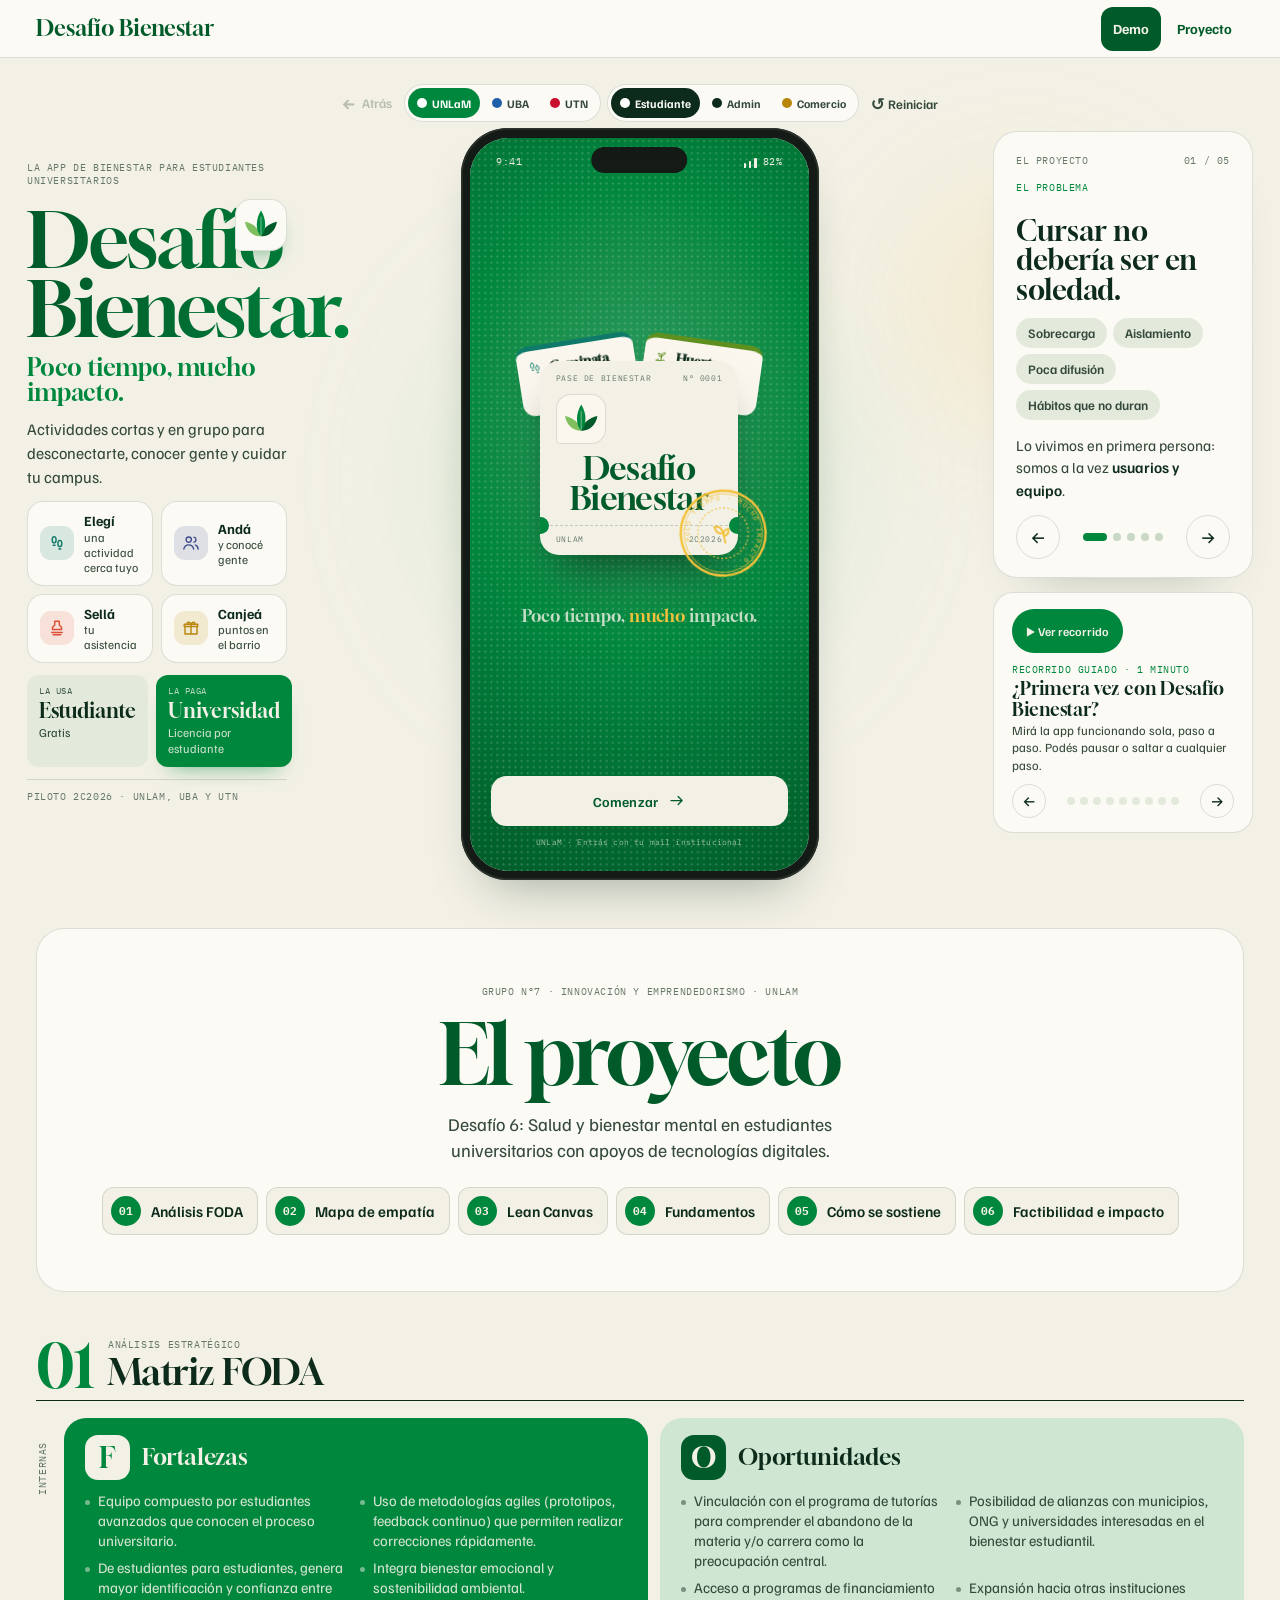
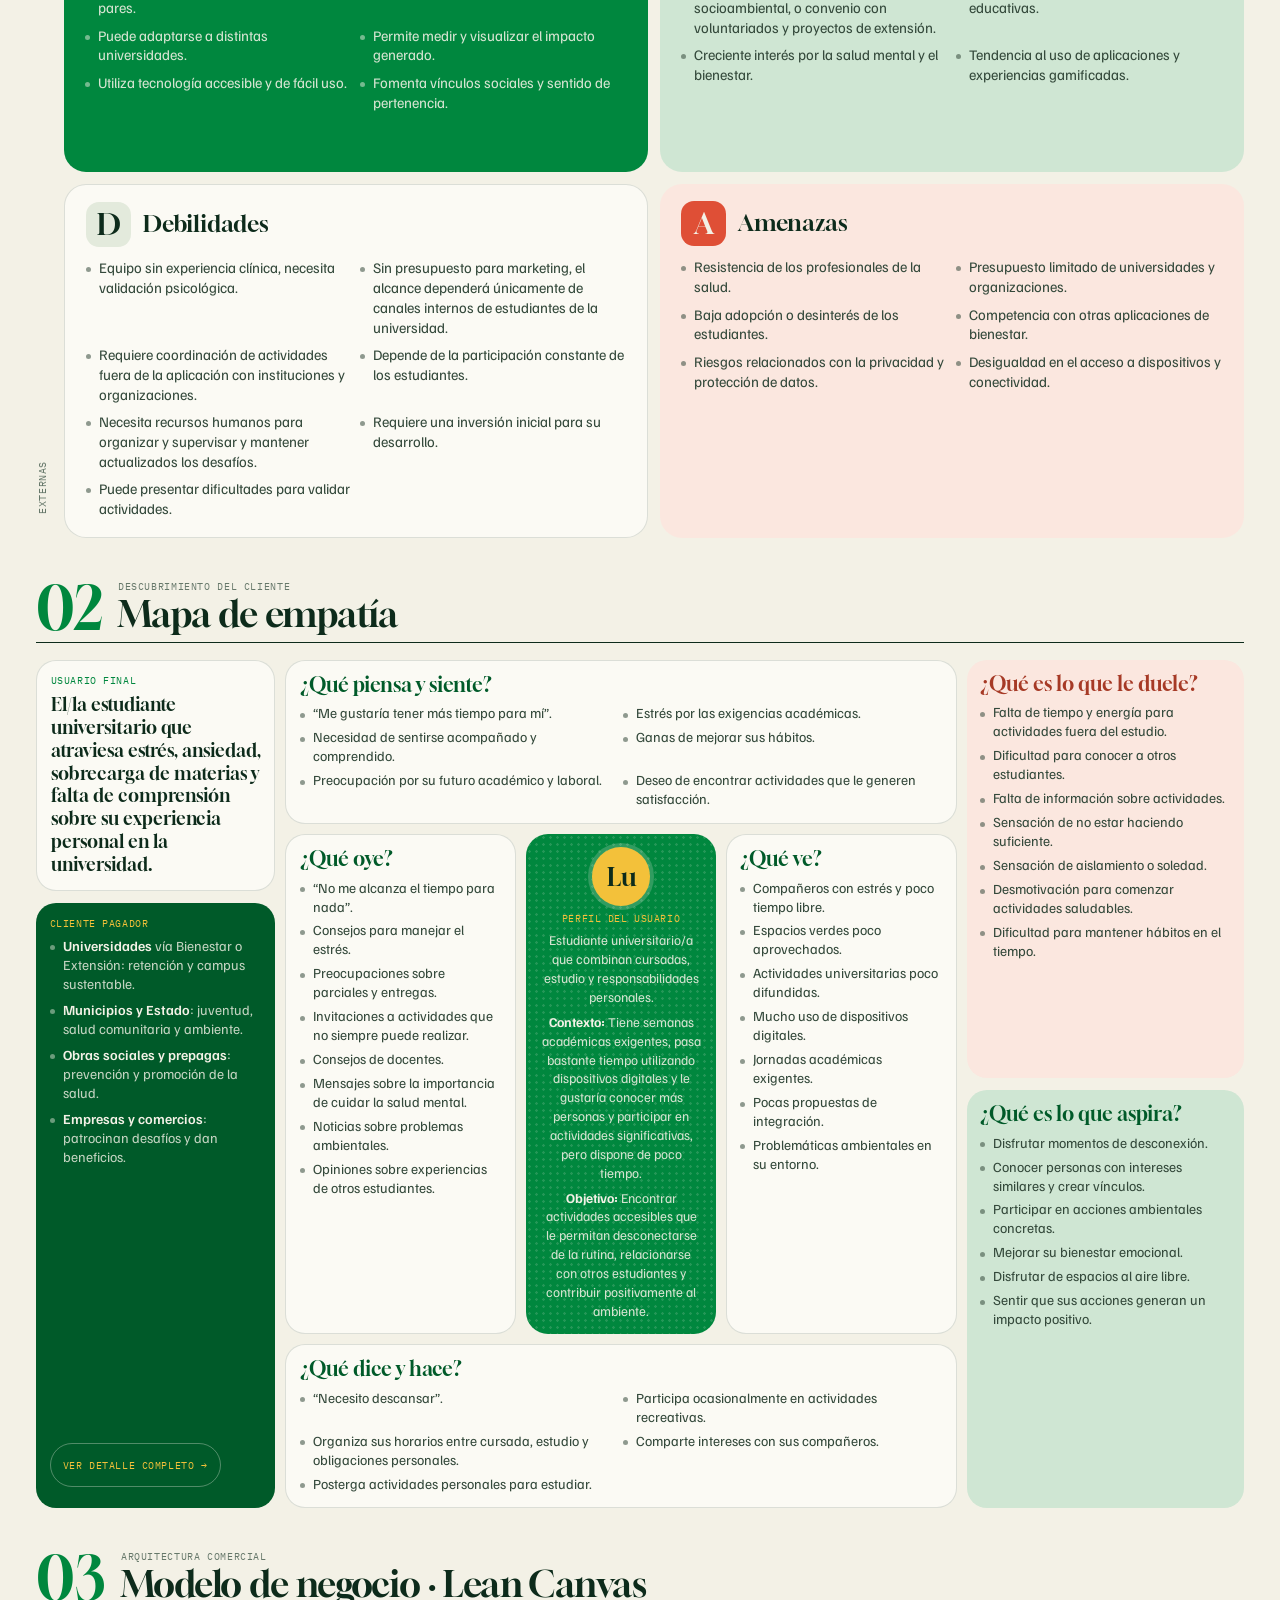
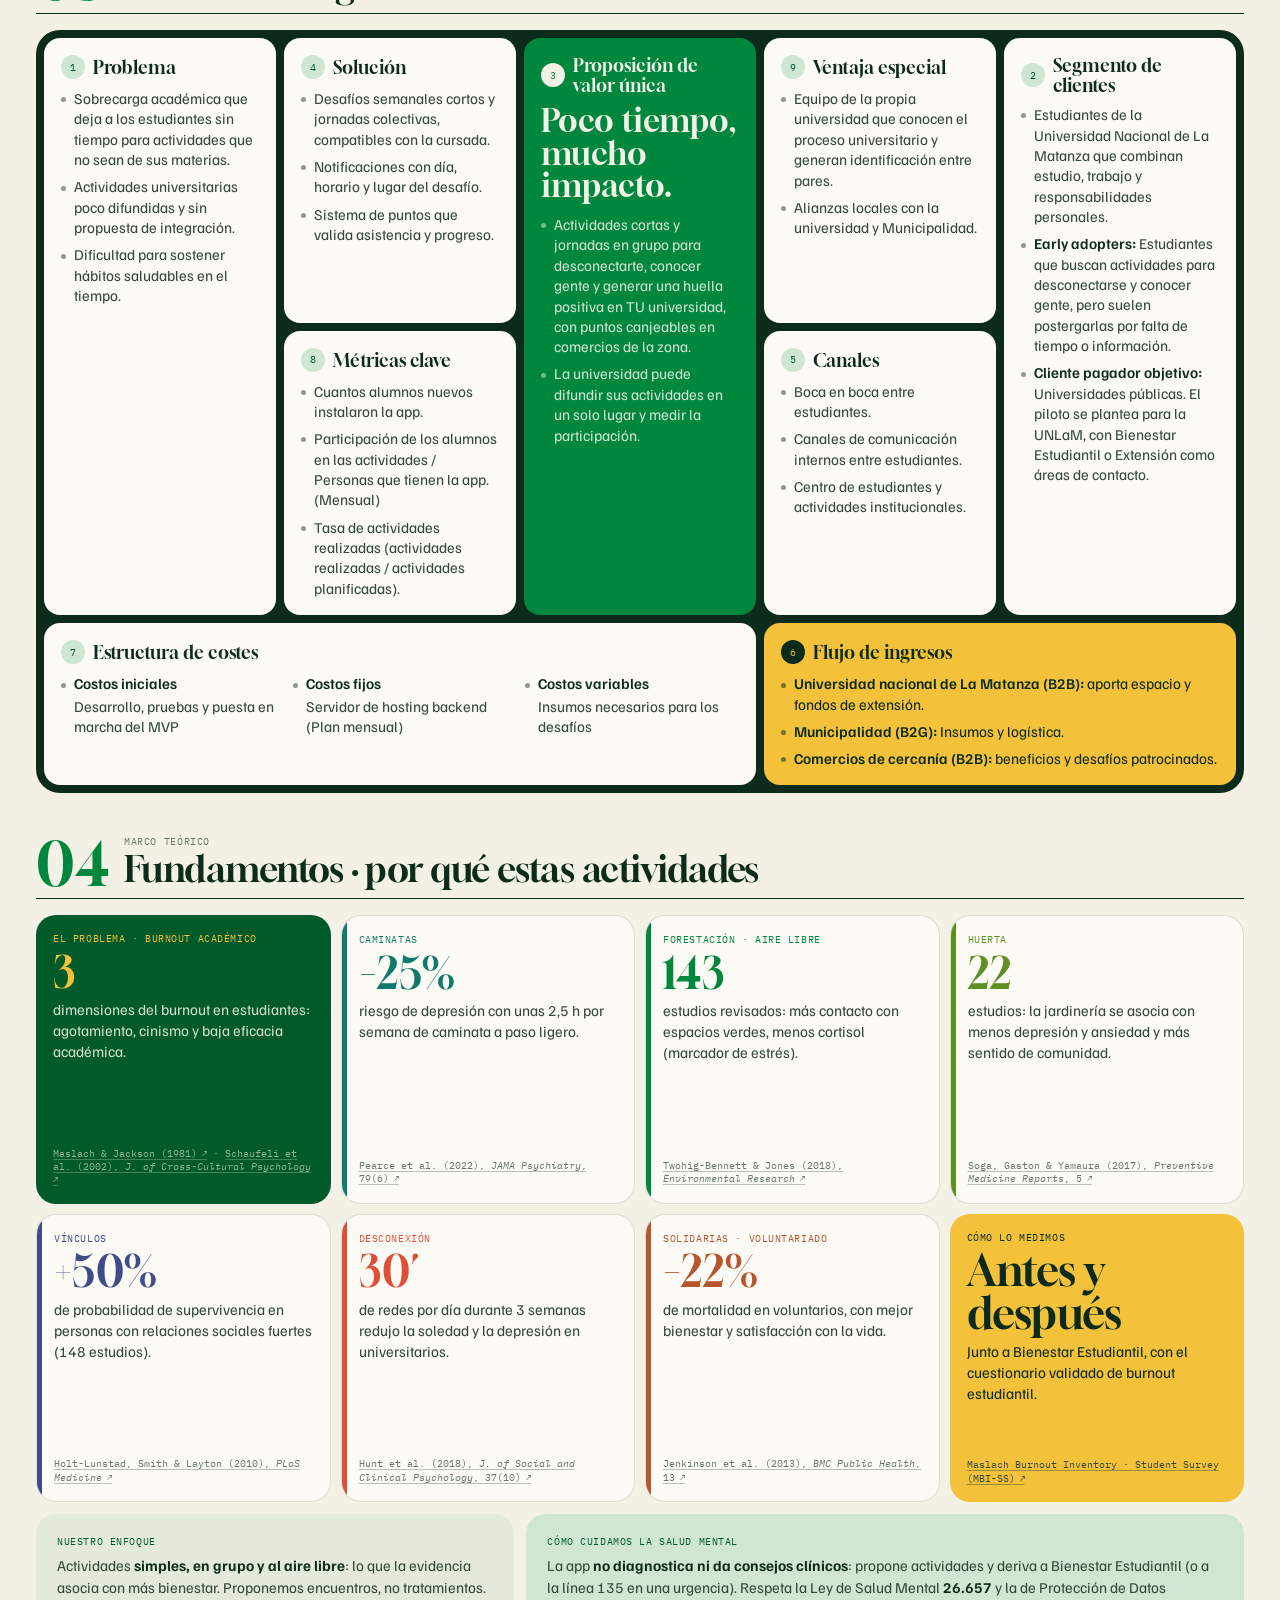
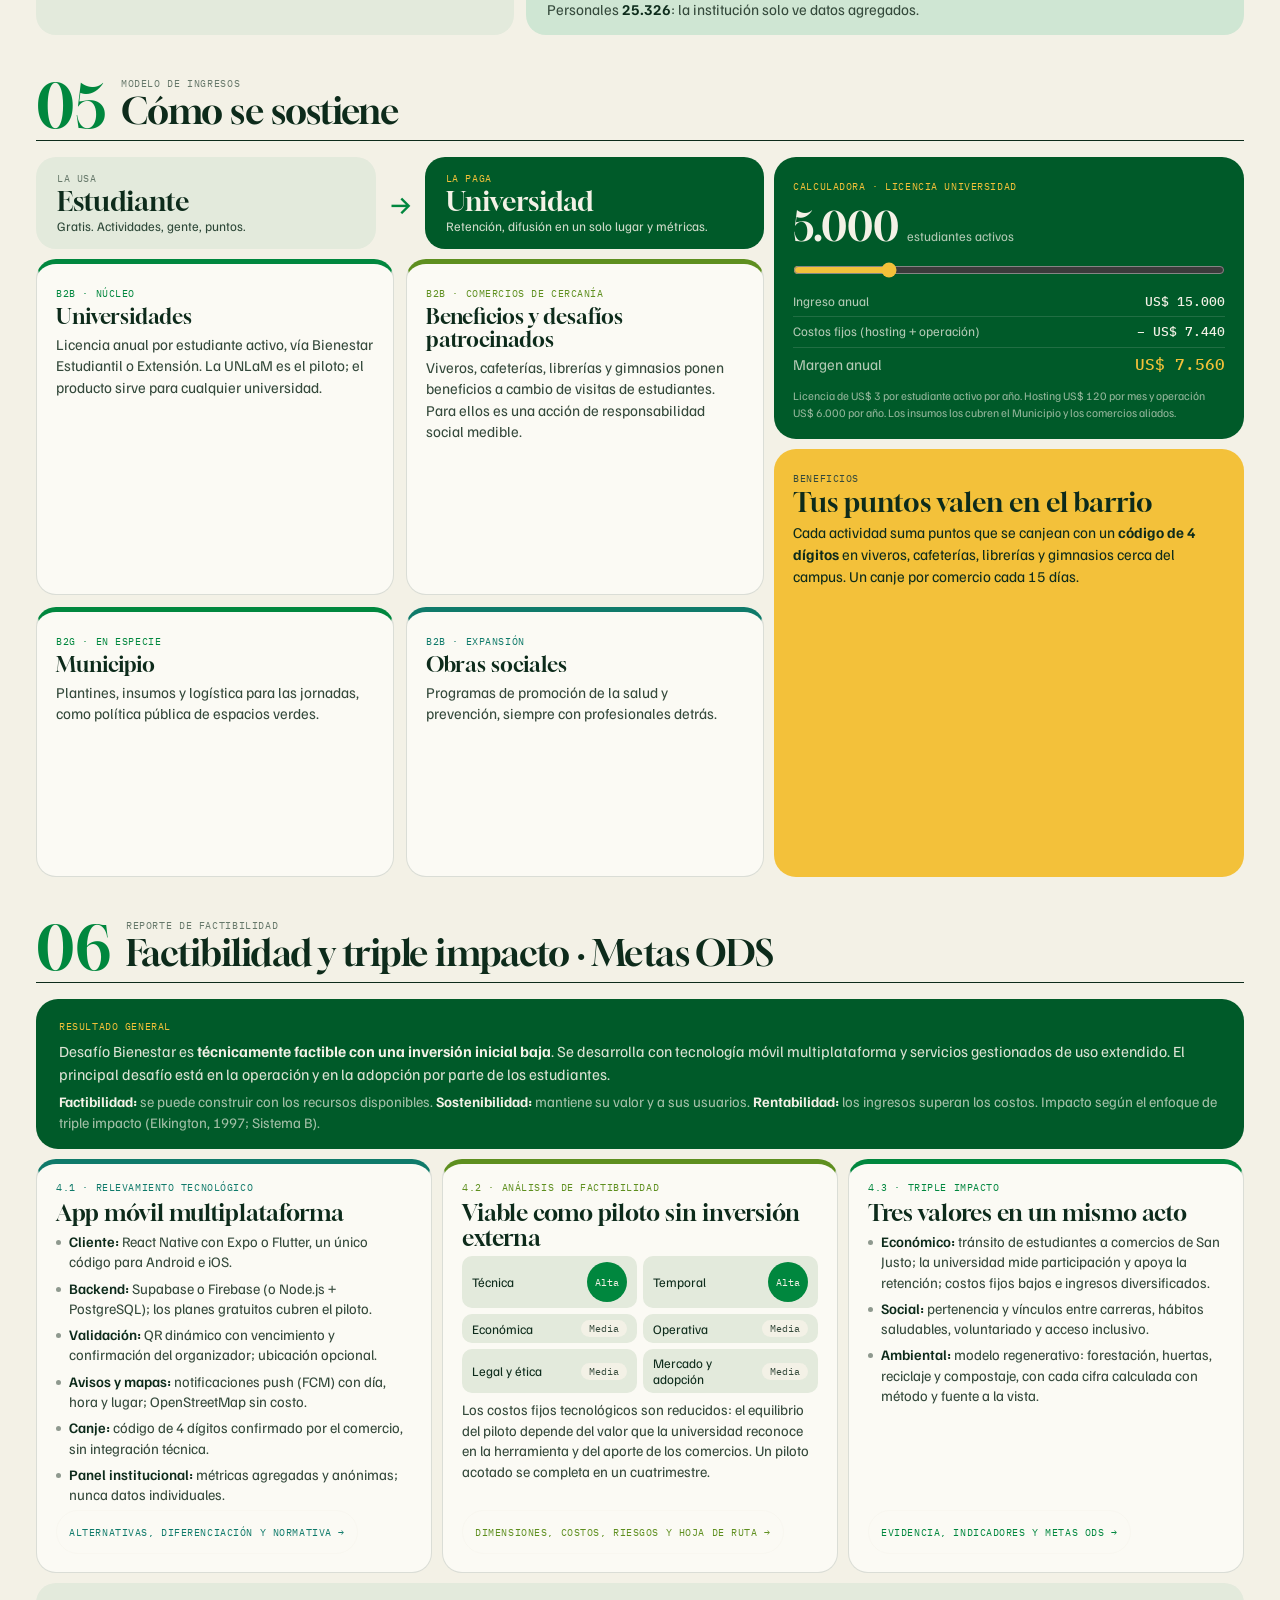
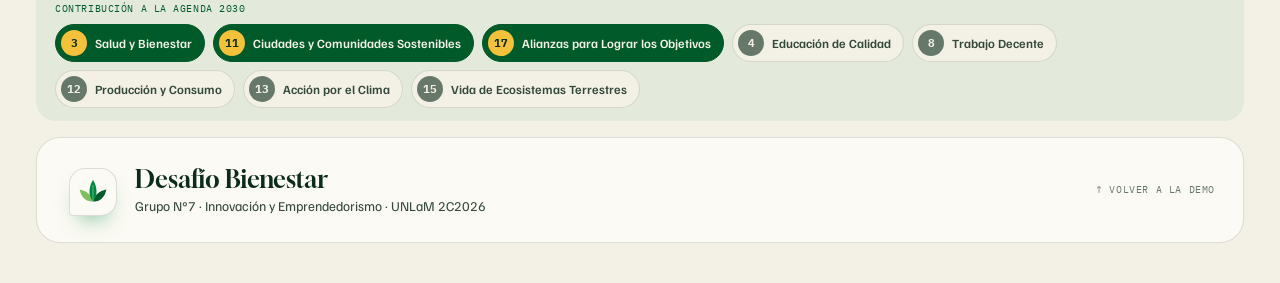
==== commit adf820b4: "feat: add "Factibilidad e impacto" section to index.html and corresponding styles in styles-report.c" ====
--- a/MVP/index.html
+++ b/MVP/index.html
@@ -179,6 +179,7 @@
       <a href="#canvas"><b>03</b>Lean Canvas</a>
       <a href="#fundamentos"><b>04</b>Fundamentos</a>
       <a href="#sostiene"><b>05</b>Cómo se sostiene</a>
+      <a href="#factibilidad"><b>06</b>Factibilidad e impacto</a>
     </nav>
   </header>
 
@@ -470,6 +471,230 @@
         </article>
       </div>
     </div>
+  </section>
+
+  <!-- ================= 06 · FACTIBILIDAD Y TRIPLE IMPACTO ================= -->
+  <section class="rp-sec" id="factibilidad">
+    <div class="rp-h reveal">
+      <span class="rp-n">06</span>
+      <div><span class="mono">Reporte de factibilidad</span><h2>Factibilidad y triple impacto · Metas ODS</h2></div>
+    </div>
+    <div class="fx-wrap">
+      <article class="fx-res reveal">
+        <span class="mono">Resultado general</span>
+        <p>Desafío Bienestar es <b>técnicamente factible con una inversión inicial baja</b>. Se desarrolla con tecnología móvil multiplataforma y servicios gestionados de uso extendido. El principal desafío está en la operación y en la adopción por parte de los estudiantes.</p>
+        <p class="fx-crit"><b>Factibilidad:</b> se puede construir con los recursos disponibles. <b>Sostenibilidad:</b> mantiene su valor y a sus usuarios. <b>Rentabilidad:</b> los ingresos superan los costos. Impacto según el enfoque de triple impacto (Elkington, 1997; Sistema B).</p>
+      </article>
+
+      <div class="fx-cols">
+        <article class="fx-card reveal" style="--c:var(--river)">
+          <span class="mono">4.1 · Relevamiento tecnológico</span>
+          <h3>App móvil multiplataforma</h3>
+          <ul>
+            <li><b>Cliente:</b> React Native con Expo o Flutter, un único código para Android e iOS.</li>
+            <li><b>Backend:</b> Supabase o Firebase (o Node.js + PostgreSQL); los planes gratuitos cubren el piloto.</li>
+            <li><b>Validación:</b> QR dinámico con vencimiento y confirmación del organizador; ubicación opcional.</li>
+            <li><b>Avisos y mapas:</b> notificaciones push (FCM) con día, hora y lugar; OpenStreetMap sin costo.</li>
+            <li><b>Canje:</b> código de 4 dígitos confirmado por el comercio, sin integración técnica.</li>
+            <li><b>Panel institucional:</b> métricas agregadas y anónimas; nunca datos individuales.</li>
+          </ul>
+          <button class="mono payer-more fx-more" type="button" data-dlg="fxTecDlg">Alternativas, diferenciación y normativa →</button>
+        </article>
+
+        <article class="fx-card reveal" style="--c:var(--soil)">
+          <span class="mono">4.2 · Análisis de factibilidad</span>
+          <h3>Viable como piloto sin inversión externa</h3>
+          <div class="fx-dims">
+            <div><span>Técnica</span><i class="hi">Alta</i></div>
+            <div><span>Temporal</span><i class="hi">Alta</i></div>
+            <div><span>Económica</span><i>Media</i></div>
+            <div><span>Operativa</span><i>Media</i></div>
+            <div><span>Legal y ética</span><i>Media</i></div>
+            <div><span>Mercado y adopción</span><i>Media</i></div>
+          </div>
+          <p>Los costos fijos tecnológicos son reducidos: el equilibrio del piloto depende del valor que la universidad reconoce en la herramienta y del aporte de los comercios. Un piloto acotado se completa en un cuatrimestre.</p>
+          <button class="mono payer-more fx-more" type="button" data-dlg="fxFactDlg">Dimensiones, costos, riesgos y hoja de ruta →</button>
+        </article>
+
+        <article class="fx-card reveal" style="--c:var(--unlam)">
+          <span class="mono">4.3 · Triple impacto</span>
+          <h3>Tres valores en un mismo acto</h3>
+          <ul>
+            <li><b>Económico:</b> tránsito de estudiantes a comercios de San Justo; la universidad mide participación y apoya la retención; costos fijos bajos e ingresos diversificados.</li>
+            <li><b>Social:</b> pertenencia y vínculos entre carreras, hábitos saludables, voluntariado y acceso inclusivo.</li>
+            <li><b>Ambiental:</b> modelo regenerativo: forestación, huertas, reciclaje y compostaje, con cada cifra calculada con método y fuente a la vista.</li>
+          </ul>
+          <button class="mono payer-more fx-more" type="button" data-dlg="fxImpDlg">Evidencia, indicadores y metas ODS →</button>
+        </article>
+      </div>
+
+      <div class="fx-ods reveal">
+        <span class="mono">Contribución a la Agenda 2030</span>
+        <div class="fx-ods-row">
+          <span class="ods main"><b>3</b>Salud y Bienestar</span>
+          <span class="ods main"><b>11</b>Ciudades y Comunidades Sostenibles</span>
+          <span class="ods main"><b>17</b>Alianzas para Lograr los Objetivos</span>
+          <span class="ods"><b>4</b>Educación de Calidad</span>
+          <span class="ods"><b>8</b>Trabajo Decente</span>
+          <span class="ods"><b>12</b>Producción y Consumo</span>
+          <span class="ods"><b>13</b>Acción por el Clima</span>
+          <span class="ods"><b>15</b>Vida de Ecosistemas Terrestres</span>
+        </div>
+      </div>
+    </div>
+
+    <dialog class="rp-dlg rp-dlg-w" id="fxTecDlg" aria-labelledby="fxTecT">
+      <header><span class="mono" id="fxTecT">4.1 · Relevamiento tecnológico</span><button type="button" class="rp-dlg-x" aria-label="Cerrar">×</button></header>
+      <h3>Alcance del MVP</h3>
+      <p>Aplicación móvil para Android e iOS con registro e ingreso, desafío de la semana y catálogo por categoría (Naturaleza, Bienestar, Social y Solidaria), detalle y reserva, validación por QR, puntos y canje en comercios aliados, comunidad, impacto personal y colectivo, y pausas guiadas de desconexión. Las funciones centrales dependen del dispositivo: cámara para el QR, notificaciones, ubicación opcional y uso al aire libre.</p>
+      <h3>Alternativas de plataforma</h3>
+      <div class="rp-tw"><table class="rp-tbl">
+        <thead><tr><th>Alternativa</th><th>Ventajas</th><th>Desventajas</th><th>Elección</th></tr></thead>
+        <tbody>
+          <tr><td>App nativa (Kotlin y Swift)</td><td>Máximo rendimiento y acceso a los sensores.</td><td>Dos desarrollos y doble mantenimiento; no se justifica para el MVP.</td><td>Descartada</td></tr>
+          <tr><td><b>App multiplataforma (React Native / Flutter)</b></td><td>Un solo código; cámara, ubicación y push; presencia en las tiendas.</td><td>Costos de publicación; actualizaciones sujetas a revisión.</td><td><b>Seleccionada</b></td></tr>
+          <tr><td>PWA</td><td>Un solo código; sin tiendas.</td><td>Acceso limitado al dispositivo; en iOS las notificaciones requieren instalación; menor visibilidad.</td><td>Descartada como principal</td></tr>
+          <tr><td>Chatbot (WhatsApp / Telegram)</td><td>Sin instalación; canal cotidiano.</td><td>Poca visualización del impacto; costos y reglas de la API.</td><td>Canal complementario</td></tr>
+          <tr><td>Módulo en el campus virtual</td><td>Acceso institucional directo.</td><td>Dependencia de la universidad; baja autonomía.</td><td>Descartada como base</td></tr>
+        </tbody>
+      </table></div>
+      <h3>Arquitectura</h3>
+      <div class="rp-tw"><table class="rp-tbl">
+        <thead><tr><th>Componente</th><th>Solución</th><th>Fundamento</th></tr></thead>
+        <tbody>
+          <tr><td>Cliente</td><td>App multiplataforma (React Native con Expo o Flutter)</td><td>Un único código para Android e iOS.</td></tr>
+          <tr><td>Backend y base de datos</td><td>Supabase o Firebase, o API propia en Node.js con PostgreSQL</td><td>Incluye autenticación y almacenamiento; los planes gratuitos cubren el piloto.</td></tr>
+          <tr><td>Autenticación</td><td>Cuenta institucional o correo verificado</td><td>Evita cuentas falsas y permite segmentar por departamento.</td></tr>
+          <tr><td>Validación de participación</td><td>QR dinámico, confirmación del organizador y ubicación opcional</td><td>Resuelve la debilidad del FODA («dificultad para validar actividades»); el QR con vencimiento reduce el fraude sin seguimiento permanente.</td></tr>
+          <tr><td>Notificaciones</td><td>Push con Firebase Cloud Messaging</td><td>Funcionan en Android e iOS sin abrir la app.</td></tr>
+          <tr><td>Mapas</td><td>OpenStreetMap</td><td>Sin costo de licencia.</td></tr>
+          <tr><td>Canje de beneficios</td><td>Código de 4 dígitos; un canje por comercio cada 15 días</td><td>El comercio no requiere integración y los canjes se distribuyen entre locales.</td></tr>
+          <tr><td>Cálculo de impacto</td><td>Factores de conversión por tipo de actividad (árboles, kg reciclados, compost, CO₂)</td><td>Cada cifra expone su método y su fuente.</td></tr>
+          <tr><td>Panel institucional</td><td>Tablero web con métricas agregadas y anónimas</td><td>La universidad ve participación y actividades, nunca el estado de ánimo individual.</td></tr>
+          <tr><td>Distribución</td><td>Google Play y App Store</td><td>Acceso abierto a cualquier estudiante.</td></tr>
+        </tbody>
+      </table></div>
+      <h3>Soluciones existentes y diferenciación</h3>
+      <p>Existen apps que premian la actividad física con beneficios en comercios (modelo similar a Pasito), de meditación, trackers de hábitos, retos deportivos y servicios de bienestar de cada universidad. Ninguna combina actividades presenciales y grupales en el entorno universitario, impacto ambiental visible, beneficios en comercios de cercanía y un panel para la institución. Nuestra ventaja es el foco local y de pares («de estudiantes para estudiantes»); la desventaja, la escala y la falta de presupuesto de marketing.</p>
+      <h3>Marco normativo</h3>
+      <ul>
+        <li><b>Ley 25.326 de Protección de Datos Personales:</b> los datos de salud son sensibles. El check-in de energía es opcional, privado y anónimo para la institución, con consentimiento informado.</li>
+        <li><b>Ley 26.657 de Salud Mental:</b> la app no diagnostica ni trata; deriva a Bienestar Estudiantil. Por eso habla de bienestar, pausas, conexión y pertenencia.</li>
+        <li><b>Propiedad intelectual:</b> el código se protege por Derecho de Autor; el nombre y el logo, con registro de marca ante el INPI.</li>
+        <li><b>Actividades presenciales:</b> autorización del espacio (universidad o municipio), seguro y un responsable por actividad.</li>
+      </ul>
+    </dialog>
+
+    <dialog class="rp-dlg rp-dlg-w" id="fxFactDlg" aria-labelledby="fxFactT">
+      <header><span class="mono" id="fxFactT">4.2 · Análisis de factibilidad</span><button type="button" class="rp-dlg-x" aria-label="Cerrar">×</button></header>
+      <h3>Resumen por dimensión</h3>
+      <div class="rp-tw"><table class="rp-tbl">
+        <thead><tr><th>Dimensión</th><th>Análisis</th><th>Valoración</th></tr></thead>
+        <tbody>
+          <tr><td>Técnica</td><td>Tecnología madura y de bajo costo. El MVP demuestra el flujo central; autenticación, base de datos, QR y notificaciones son estándar y están en servicios gestionados. El equipo, de estudiantes avanzados de Ingeniería en Informática, tiene la capacidad para construirlo.</td><td>Alta</td></tr>
+          <tr><td>Económica</td><td>Costos tecnológicos muy bajos en el piloto. El costo relevante es humano: coordinar y mantener los desafíos. Los ingresos vienen del convenio con la universidad y del aporte de comercios.</td><td>Media, condicionada al convenio</td></tr>
+          <tr><td>Operativa</td><td>La carga se reparte: Bienestar Estudiantil, Extensión y el Centro de Estudiantes cargan desafíos; los comercios proponen beneficios; los estudiantes proponen ideas.</td><td>Media</td></tr>
+          <tr><td>Legal y ética</td><td>Lenguaje de bienestar (sin discurso clínico), estado de ánimo como dato sensible y derivación a Bienestar Estudiantil.</td><td>Media</td></tr>
+          <tr><td>Mercado y adopción</td><td>Interés creciente en bienestar estudiantil y gamificación. El riesgo es la participación sostenida: desafíos cortos, beneficios tangibles y difusión entre pares.</td><td>Media</td></tr>
+          <tr><td>Temporal</td><td>Un piloto acotado se completa en un cuatrimestre.</td><td>Alta</td></tr>
+        </tbody>
+      </table></div>
+      <h3>Costos estimados del piloto</h3>
+      <p class="rp-note">Valores de referencia de los planes públicos de cada proveedor, en dólares para evitar el efecto de la inflación local.</p>
+      <div class="rp-tw"><table class="rp-tbl">
+        <thead><tr><th>Concepto</th><th>Tipo</th><th>Estimación</th><th>Quién lo cubre</th></tr></thead>
+        <tbody>
+          <tr><td>Desarrollo (app, backend, QR, panel)</td><td>Inicial</td><td>Horas del equipo; sin gasto en efectivo</td><td>Equipo</td></tr>
+          <tr><td>Hosting y base de datos</td><td>Fijo mensual</td><td>US$0 en planes gratuitos; US$45 a US$60 por mes en planes pagos</td><td>Equipo en el piloto; luego, licencia de la universidad</td></tr>
+          <tr><td>Publicación en tiendas</td><td>Inicial / anual</td><td>Google Play: US$25 (único); Apple Developer: unos US$99 por año</td><td>Equipo en el piloto; luego, licencia de la universidad</td></tr>
+          <tr><td>Dominio</td><td>Fijo anual</td><td>Unos US$15 por año</td><td>Equipo</td></tr>
+          <tr><td>Insumos de los desafíos</td><td>Variable</td><td>Por jornada, según la actividad</td><td>Comercios, ONG, municipio y extensión</td></tr>
+          <tr><td>Coordinación y curaduría</td><td>Variable (humano)</td><td>Horas semanales de Bienestar o Extensión y voluntarios</td><td>Universidad (en especie)</td></tr>
+        </tbody>
+      </table></div>
+      <p>El equilibrio del piloto no depende de la infraestructura sino del valor que la universidad reconoce (retención, bienestar y metas de sustentabilidad) y del aporte de los comercios. A escala, el criterio es que el valor de vida del cliente (LTV) supere ampliamente el costo de adquisición (CAC), favorecido por costos variables mínimos y un canal de adquisición sin costo (comunicación entre estudiantes y canales de la universidad).</p>
+      <h3>Riesgos y mitigación</h3>
+      <div class="rp-tw"><table class="rp-tbl">
+        <thead><tr><th>Riesgo</th><th>Nivel</th><th>Mitigación</th></tr></thead>
+        <tbody>
+          <tr><td>Baja participación sostenida</td><td>Alto</td><td>Desafíos de 10 a 20 minutos; recordatorios con día, hora y lugar; puntos y beneficios cercanos; difusión por el Centro de Estudiantes.</td></tr>
+          <tr><td>Fraude o dificultad para validar asistencia</td><td>Medio</td><td>QR dinámico con vencimiento, confirmación del organizador y límite de canjes por comercio.</td></tr>
+          <tr><td>Cuestionamiento por abordar salud mental sin respaldo profesional</td><td>Alto</td><td>Lenguaje de bienestar y pertenencia; sin diagnósticos ni consejos clínicos; derivación fija a Bienestar Estudiantil; evidencia con fuente.</td></tr>
+          <tr><td>Privacidad de datos</td><td>Alto</td><td>Datos mínimos, consentimiento explícito, estado de ánimo opcional y anónimo para la institución (Ley 25.326).</td></tr>
+          <tr><td>Carga operativa de organizar actividades</td><td>Medio</td><td>Reparto entre universidad, comercios y estudiantes; calendario simple y reutilizable.</td></tr>
+          <tr><td>Brecha de acceso a dispositivos y conectividad</td><td>Medio</td><td>PWA liviana, uso con poca conexión y actividades que no dependen del teléfono.</td></tr>
+          <tr><td>Presupuesto limitado de la universidad</td><td>Medio</td><td>Costos tecnológicos mínimos; fondos de extensión, convenios con el municipio y patrocinio de comercios.</td></tr>
+        </tbody>
+      </table></div>
+      <h3>Hoja de ruta</h3>
+      <div class="rp-tw"><table class="rp-tbl">
+        <thead><tr><th>Fase</th><th>Alcance</th><th>Criterio de avance</th></tr></thead>
+        <tbody>
+          <tr><td>0. Diseño</td><td>Wireframes y prototipo navegable de alta fidelidad del recorrido completo.</td><td>Flujo y diseño definidos.</td></tr>
+          <tr><td>1. Desarrollo y prueba con usuarios</td><td>MVP móvil; prueba con 5 a 10 estudiantes y una actividad real de bajo riesgo (por ejemplo, una caminata).</td><td>Comprensión de la propuesta y disposición a participar.</td></tr>
+          <tr><td>2. Piloto en la UNLaM</td><td>App con backend; un cuatrimestre; 4 a 6 desafíos; 2 o 3 comercios aliados; participación de Bienestar Estudiantil.</td><td>Metas de participación y tasa de actividades realizadas.</td></tr>
+          <tr><td>3. Replicación</td><td>Marca blanca para otras universidades; alianzas con municipios.</td><td>Convenio de pago y resultados del piloto.</td></tr>
+        </tbody>
+      </table></div>
+      <p><b>Conclusión:</b> el proyecto es factible en las dimensiones técnica y temporal, y viable en las demás con el respaldo de la universidad y los aliados. Puede ponerse en marcha como piloto sin inversión externa.</p>
+    </dialog>
+
+    <dialog class="rp-dlg rp-dlg-w" id="fxImpDlg" aria-labelledby="fxImpT">
+      <header><span class="mono" id="fxImpT">4.3 · Evaluación de triple impacto</span><button type="button" class="rp-dlg-x" aria-label="Cerrar">×</button></header>
+      <p>Bajo el enfoque de triple impacto, el valor económico, social y ambiental no es una acción complementaria al negocio sino un efecto de la propia actividad. En un mismo acto: cuando un estudiante completa una jornada de forestación, se vincula con otros (social), deja una acción ambiental registrada (ambiental) y acumula puntos que canjea en un comercio del barrio (económico).</p>
+      <h3>Valor económico</h3>
+      <ul>
+        <li><b>Comercios de cercanía de San Justo:</b> reciben tránsito de estudiantes que canjean beneficios (cafeterías, librerías, viveros, gimnasios) y ganan visibilidad y responsabilidad social empresaria medible.</li>
+        <li><b>Universidad:</b> difunde sus actividades en un solo lugar, mide la participación y apoya la retención, con costo tecnológico bajo.</li>
+        <li><b>Municipio, ONG y empresas:</b> un canal para financiar o patrocinar acciones ambientales y comunitarias con resultados visibles.</li>
+        <li><b>Sostenibilidad del proyecto:</b> costos fijos bajos y fuentes de ingreso diversificadas (licencia universitaria y aportes de aliados).</li>
+      </ul>
+      <h3>Valor social o comunitario</h3>
+      <ul>
+        <li><b>Pertenencia y vínculos:</b> actividades grupales que reúnen estudiantes de distintas carreras y reducen el aislamiento.</li>
+        <li><b>Hábitos saludables y pausas:</b> propuestas breves compatibles con la carga académica.</li>
+        <li><b>Participación y voluntariado:</b> jornadas solidarias y comunitarias.</li>
+        <li><b>Acceso inclusivo:</b> actividades gratuitas, voluntarias y accesibles.</li>
+      </ul>
+      <p class="rp-note"><b>Respaldo en evidencia.</b> El burnout también afecta a estudiantes (Schaufeli et al., 2002). La actividad física regular se asocia con menor riesgo de depresión (Pearce et al., 2022); los espacios verdes, con menos cortisol (Twohig-Bennett y Jones, 2018); la jardinería, con mejor bienestar y sentido de comunidad (Soga et al., 2017); los vínculos fuertes, con mayor supervivencia (Holt-Lunstad et al., 2010); y limitar las redes redujo la soledad y los síntomas depresivos en universitarios (Hunt et al., 2018).</p>
+      <h3>Valor ambiental · modelo regenerativo</h3>
+      <ul>
+        <li><b>Biodiversidad y espacios verdes:</b> forestación y huertas comunitarias.</li>
+        <li><b>Residuos:</b> reciclaje y compostaje, con registro de kilogramos recuperados.</li>
+        <li><b>Educación ambiental:</b> cada desafío incluye un dato explicativo; el estudiante ve su aporte individual y el colectivo.</li>
+        <li><b>Movilidad activa:</b> las caminatas promueven el uso de espacios abiertos.</li>
+      </ul>
+      <p>Cada indicador se calcula con un método explícito (por ejemplo, kg de CO₂ = unidades × factor de conversión) y la app muestra la fuente en «¿Cómo lo calculamos?».</p>
+      <h3>Indicadores y medición</h3>
+      <div class="rp-tw"><table class="rp-tbl">
+        <thead><tr><th>Dimensión</th><th>Indicador</th><th>Cómo se mide</th></tr></thead>
+        <tbody>
+          <tr><td>Adopción</td><td>Estudiantes que instalaron la app</td><td>Registros de la plataforma</td></tr>
+          <tr><td>Participación</td><td>Estudiantes activos ÷ estudiantes con la app (mensual)</td><td>Sellados por QR</td></tr>
+          <tr><td>Operación</td><td>Actividades realizadas ÷ planificadas</td><td>Calendario de desafíos</td></tr>
+          <tr><td>Social</td><td>Personas distintas con las que cada estudiante participó; encuesta de pertenencia</td><td>Datos agregados y encuesta breve</td></tr>
+          <tr><td>Bienestar (piloto)</td><td>Burnout académico antes y después</td><td>MBI-SS, con consentimiento informado</td></tr>
+          <tr><td>Ambiental</td><td>Árboles plantados, kg reciclados, kg de compost, CO₂ estimado</td><td>Registro del organizador y factores documentados</td></tr>
+          <tr><td>Económico</td><td>Canjes realizados, comercios aliados, fondos o insumos aportados</td><td>Registro de canjes y convenios</td></tr>
+        </tbody>
+      </table></div>
+      <h3>Contribución a los ODS de la Agenda 2030</h3>
+      <div class="rp-tw"><table class="rp-tbl">
+        <thead><tr><th>ODS</th><th>Meta</th><th>Cómo contribuye</th><th>Nivel</th></tr></thead>
+        <tbody>
+          <tr><td>3 · Salud y Bienestar</td><td>3.4: promover la salud mental y el bienestar</td><td>Pausas, desconexión digital, movimiento al aire libre y vínculos entre pares, como prevención primaria.</td><td><b>Principal</b></td></tr>
+          <tr><td>11 · Ciudades y Comunidades Sostenibles</td><td>11.7: acceso a zonas verdes y espacios públicos seguros e inclusivos</td><td>Pone en uso los espacios verdes del campus y del barrio con huertas, forestación y caminatas.</td><td><b>Principal</b></td></tr>
+          <tr><td>17 · Alianzas para Lograr los Objetivos</td><td>17.17: alianzas entre sector público, privado y sociedad civil</td><td>Articula universidad, municipio, comercios, ONG y estudiantes en un mismo modelo.</td><td><b>Principal</b></td></tr>
+          <tr><td>4 · Educación de Calidad</td><td>4.7: educación para el desarrollo sostenible</td><td>Cada desafío transmite conocimiento ambiental y de bienestar; la pertenencia apoya la permanencia.</td><td>Complementario</td></tr>
+          <tr><td>8 · Trabajo Decente y Crecimiento Económico</td><td>8.3: apoyo a las micro, pequeñas y medianas empresas</td><td>Dirige consumo y visibilidad a comercios de cercanía mediante los canjes.</td><td>Complementario</td></tr>
+          <tr><td>12 · Producción y Consumo Responsables</td><td>12.5: reducir desechos mediante reciclaje y reutilización</td><td>Jornadas de reciclaje y compostaje con registro de residuos recuperados.</td><td>Complementario</td></tr>
+          <tr><td>13 · Acción por el Clima</td><td>13.3: educación y sensibilización sobre cambio climático</td><td>Visualización del impacto ambiental individual y colectivo; movilidad activa.</td><td>Complementario</td></tr>
+          <tr><td>15 · Vida de Ecosistemas Terrestres</td><td>15.2: aumentar la forestación y la reforestación</td><td>Plantaciones y espacios verdes locales, a escala de campus y barrio.</td><td>Complementario</td></tr>
+        </tbody>
+      </table></div>
+      <p class="rp-note">Los indicadores oficiales de la ONU se miden a escala nacional o global. El proyecto contribuye a escala local, y los indicadores de arriba son aproximaciones (proxy) de esa contribución. No pretende resolver un ODS completo sino hacer un aporte concreto y medible.</p>
+      <p><b>Conclusión:</b> Desafío Bienestar genera valor económico, social y ambiental de forma concurrente y se alinea con ocho metas de la Agenda 2030. Su fortaleza es el acople de las tres dimensiones en una misma acción de bajo costo.</p>
+    </dialog>
   </section>
 
   <footer class="rp-foot reveal">
--- a/MVP/styles-report.css
+++ b/MVP/styles-report.css
@@ -401,3 +401,57 @@
 .sh-it em{font-style:normal;font-size:10px;color:var(--ink-3)}
 .sv-row .btn{width:auto;flex:none;min-width:110px}
 .me-card.admin .photo .ic{width:26px;height:26px}
+
+/* ==========================================================
+   06 · FACTIBILIDAD Y TRIPLE IMPACTO
+   ========================================================== */
+.fx-wrap{display:flex;flex-direction:column;gap:12px}
+.fx-res{border-radius:22px;padding:18px 22px;background:var(--unlam-d);color:var(--paper)}
+.fx-res .mono{font-size:9.5px;color:var(--sun)}
+.fx-res p{font-size:15px;line-height:1.45;margin-top:6px;color:#F3F1E6e6}
+.fx-res p b{color:var(--paper)}
+.fx-res .fx-crit{font-size:12.5px;color:#F3F1E6aa}
+.fx-cols{display:grid;grid-template-columns:repeat(3,1fr);gap:12px}
+.fx-card{--c:var(--unlam);border-radius:20px;padding:18px 20px;background:#FBFAF4;border:1px solid var(--line);border-top:5px solid var(--c);display:flex;flex-direction:column;gap:6px}
+.fx-card .mono{font-size:9.5px;color:var(--c)}
+.fx-card h3{font-family:var(--f-display);font-weight:400;font-size:21px;line-height:1.1;color:var(--ink)}
+.fx-card p{font-size:13.5px;line-height:1.42;color:var(--ink-2)}
+.fx-card ul{display:flex;flex-direction:column;gap:6px}
+.fx-card li{font-size:13.5px;line-height:1.4;color:var(--ink-2)}
+.fx-card li b{color:var(--ink)}
+.fx-more{margin-top:auto;align-self:flex-start;padding-top:8px}
+.fx-dims{display:grid;grid-template-columns:1fr 1fr;gap:6px}
+.fx-dims div{display:flex;justify-content:space-between;align-items:center;gap:8px;padding:6px 10px;border-radius:10px;background:var(--paper-2);font-size:13px;color:var(--ink)}
+.fx-dims i{font-style:normal;font-family:var(--f-mono);font-size:10px;padding:2px 8px;border-radius:99px;background:var(--paper);color:var(--ink-2)}
+.fx-dims i.hi{background:var(--unlam);color:var(--paper)}
+.fx-ods{border-radius:20px;padding:14px 18px;background:var(--paper-2)}
+.fx-ods .mono{font-size:9.5px;color:var(--unlam-d)}
+.fx-ods-row{display:flex;flex-wrap:wrap;gap:8px;margin-top:8px}
+.ods{display:inline-flex;align-items:center;gap:8px;padding:5px 12px 5px 5px;border-radius:99px;background:var(--paper);border:1px solid var(--line);font-size:12.5px;font-weight:600;color:var(--ink-2)}
+.ods b{width:26px;height:26px;border-radius:50%;display:grid;place-items:center;background:var(--ink-3);color:var(--paper);font-family:var(--f-mono);font-size:11px}
+.ods.main{background:var(--unlam-d);border-color:var(--unlam-d);color:var(--paper)}
+.ods.main b{background:var(--sun);color:var(--ink)}
+.rp-dlg-w{max-width:min(980px,94vw);max-height:90vh}
+.rp-dlg h3{font-family:var(--f-display);font-weight:400;font-size:19px;color:var(--sun);margin:18px 0 6px}
+.rp-dlg p{font-size:14px;line-height:1.5;color:#F3F1E6d9;margin:6px 0}
+.rp-dlg p b{color:var(--paper)}
+.rp-dlg .rp-note{font-size:12.5px;color:#F3F1E6aa}
+.rp-tw{overflow-x:auto;margin:6px 0}
+.rp-tbl{width:100%;border-collapse:collapse;font-size:12.5px;line-height:1.4;color:#F3F1E6d9}
+.rp-tbl th{text-align:left;font-family:var(--f-mono);font-weight:400;font-size:10px;color:var(--sun);padding:6px 10px;border-bottom:1.5px solid #F3F1E64d;white-space:nowrap}
+.rp-tbl td{padding:7px 10px;vertical-align:top;border-bottom:1px solid #F3F1E61f}
+.rp-tbl td:first-child{color:var(--paper);font-weight:600}
+.rp-tbl td b{color:var(--sun)}
+@media (max-width:1100px){.fx-cols{grid-template-columns:1fr}}
+@media (min-width:1101px) and (min-height:600px){
+  #factibilidad{--fs:clamp(10.5px,1.7vh,14.5px)}
+  .fx-wrap{flex:1;min-height:0;gap:10px}
+  .fx-res{padding:calc(var(--pad) - 2px) calc(var(--pad) + 6px)}
+  .fx-res p{font-size:calc(var(--fs) + 1px)}
+  .fx-res .fx-crit{font-size:var(--fs)}
+  .fx-cols{flex:1;min-height:0;gap:10px}
+  .fx-card{padding:var(--pad) calc(var(--pad) + 2px)}
+  .fx-card li,.fx-card p{font-size:var(--fs)}
+  .fx-card h3{font-size:clamp(17px,2.6vh,23px)}
+  .fx-ods{padding:calc(var(--pad) - 4px) calc(var(--pad) + 2px)}
+}
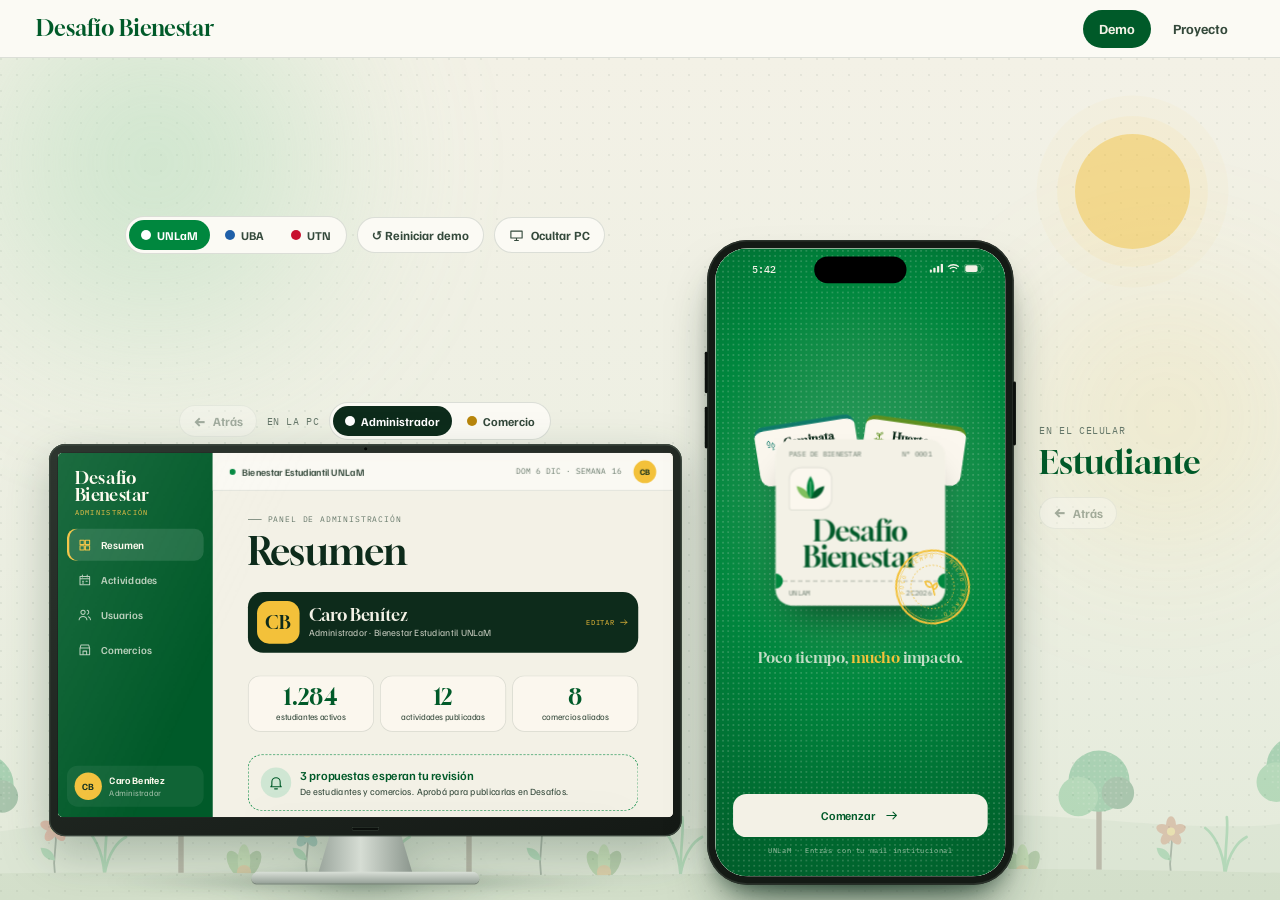
==== commit 38e4e42c: "feat: separar la demo y el proyecto en dos tabs, con PC y celu conectados - Tab Demo: celu (estudian" ====
--- a/MVP/index.html
+++ b/MVP/index.html
@@ -16,21 +16,98 @@
 <link rel="stylesheet" href="styles-v5.css">
 <link rel="stylesheet" href="styles-report.css">
 <link rel="stylesheet" href="roles.css">
+<link rel="stylesheet" href="shell.css">
 </head>
 <body>
 
 <header class="site-header">
   <div class="site-header-inner">
-    <a class="site-brand" href="#top">Desafío Bienestar</a>
-    <nav class="site-nav" aria-label="Navegación del sitio">
-      <a class="site-demo" href="#demo">Demo</a>
-      <a href="#entrega">Proyecto</a>
+    <a class="site-brand" href="#demo">Desafío Bienestar</a>
+    <nav class="site-nav" id="siteNav" aria-label="Secciones del sitio">
+      <a href="#demo" data-tab="demo">Demo</a>
+      <a href="#proyecto" data-tab="proyecto">Proyecto</a>
     </nav>
   </div>
 </header>
 
-<div class="stage" id="top" tabindex="-1">
-
+<!-- ======================================================================
+     TAB 1 · DEMO: la PC (administrador y comercio) y el celu (estudiante),
+     conectados entre sí. Nada más en pantalla.
+     ====================================================================== -->
+<section class="demo" id="panel-demo" aria-label="Demo de la app">
+  <h1 class="sr-only">Desafío Bienestar · demo interactiva</h1>
+
+  <div class="amb" aria-hidden="true">
+    <i class="amb-blob b1"></i><i class="amb-blob b2"></i>
+    <i class="amb-sun"></i>
+    <svg class="lf l1" viewBox="0 0 64 64"><path d="M32 52C22 42 22 22 32 6c10 16 10 36 0 46Z"/></svg>
+    <svg class="lf l3" viewBox="0 0 64 64"><path d="M32 52C22 42 22 22 32 6c10 16 10 36 0 46Z"/></svg>
+    <svg class="lf l5" viewBox="0 0 64 64"><path d="M32 52C22 42 22 22 32 6c10 16 10 36 0 46Z"/></svg>
+    <svg class="lf l7" viewBox="0 0 64 64"><path d="M32 52C22 42 22 22 32 6c10 16 10 36 0 46Z"/></svg>
+    <!-- jardín del fondo: lo arma el script (mismo dibujo que el de la app) -->
+    <div class="amb-garden" id="ambGarden"></div>
+  </div>
+
+  <div class="scene" id="scene">
+
+    <!-- controles de la demo -->
+    <div class="dm-bar">
+      <div class="dm-seg" role="group" aria-label="Ver la app como universidad">
+        <button type="button" data-uni="unlam" class="on" style="--uc:#00873E"><i></i>UNLaM</button>
+        <button type="button" data-uni="fiuba" style="--uc:#1F5FA8"><i></i>UBA</button>
+        <button type="button" data-uni="utn" style="--uc:#C8102E"><i></i>UTN</button>
+      </div>
+      <button type="button" class="dm-reset" id="dmReset"><span aria-hidden="true">↺</span> Reiniciar demo</button>
+      <button type="button" class="dm-reset dm-pc" id="pcToggle" aria-pressed="true"><svg viewBox="0 0 24 24" aria-hidden="true"><path d="M3 5h18v11H3zM9 20h6M12 16v4"/></svg><span>Ocultar PC</span></button>
+    </div>
+
+    <!-- al costado del celu: qué pantalla es -->
+    <div class="ph-side">
+      <span class="mono">En el celular</span>
+      <b>Estudiante</b>
+      <button type="button" class="dm-back" data-backfor="ph" disabled aria-label="Volver a la pantalla anterior"><span aria-hidden="true">←</span> Atrás</button>
+    </div>
+
+    <!-- PC -->
+    <div class="dev dev-pc" id="devPc">
+      <div class="dev-cap">
+        <button type="button" class="dm-back" data-backfor="pc" disabled aria-label="Volver a la pantalla anterior"><span aria-hidden="true">←</span> Atrás</button>
+        <span class="mono">En la PC</span>
+        <div class="dm-seg" id="pcRole" role="group" aria-label="Rol en la PC">
+          <button type="button" data-prole="admin" class="on" style="--uc:#0D2B1B"><i></i>Administrador</button>
+          <button type="button" data-prole="shop" style="--uc:#B8860B"><i></i>Comercio</button>
+        </div>
+      </div>
+      <div class="dev-in">
+        <div class="monitor">
+          <div class="mon-bezel"><span class="mon-cam"></span>
+            <div class="mon-screen"><iframe id="pcFrame" title="Panel de administración y comercio" src="app.html?role=admin" allow="clipboard-write"></iframe></div>
+          </div>
+          <div class="mon-neck"></div>
+          <div class="mon-base"></div>
+        </div>
+      </div>
+    </div>
+
+    <!-- Celular -->
+    <div class="dev dev-ph" id="devPh">
+      <div class="dev-cap"><span class="mono">En el celular</span><b>Estudiante</b><button type="button" class="dm-back" data-backfor="ph" disabled aria-label="Volver a la pantalla anterior"><span aria-hidden="true">←</span> Atrás</button></div>
+      <div class="dev-in">
+        <div class="phone-d">
+          <div class="ph-screen"><iframe id="phFrame" title="App del estudiante" src="app.html?role=student" allow="clipboard-write"></iframe></div>
+        </div>
+      </div>
+    </div>
+
+  </div>
+</section>
+
+<!-- ======================================================================
+     TAB 2 · PROYECTO: todo el trabajo (qué es, FODA, empatía, canvas…)
+     ====================================================================== -->
+<div class="proyecto" id="panel-proyecto" hidden>
+
+<div class="stage pj-stage" id="top" tabindex="-1">
   <!-- ================= IZQUIERDA: qué es ================= -->
   <aside class="side side-l">
     <div class="mono kicker">La app de bienestar para estudiantes universitarios</div>
@@ -50,48 +127,6 @@
     <div class="mono starts">Piloto 2C2026 · UNLaM, UBA y UTN</div>
   </aside>
 
-  <!-- ================= CENTRO: el teléfono ================= -->
-  <section class="phone-col" id="demo" aria-label="Demo interactiva" tabindex="-1">
-    <div class="demo-toolbar">
-      <button id="backBtn" type="button" data-back disabled aria-label="Volver a la pantalla anterior"><span aria-hidden="true">←</span> Atrás</button>
-      <div class="sw-group"><div class="uni-switch" role="group" aria-label="Ver la app como" title="Ver como"><button type="button" data-setuni="unlam" style="--uc:#00873E"><i></i>UNLaM</button><button type="button" data-setuni="fiuba" style="--uc:#1F5FA8"><i></i>UBA</button><button type="button" data-setuni="utn" style="--uc:#C8102E"><i></i>UTN</button></div><div class="uni-switch role-switch" role="group" aria-label="Usar la app como" title="Modo"><button type="button" data-role="student" class="on" style="--uc:#0D2B1B"><i></i>Estudiante</button><button type="button" data-role="admin" style="--uc:#0D2B1B"><i></i>Admin</button><button type="button" data-role="shop" style="--uc:#B8860B"><i></i>Comercio</button></div></div>
-      <button id="resetBtn" type="button"><span aria-hidden="true">↺</span> Reiniciar</button>
-    </div>
-    <div class="phone-fit"><div class="phone">
-      <div class="screen" id="screen">
-        <div class="statusbar mono"><span>9:41</span><span class="sb-r"><i></i><i></i><i></i> 82%</span></div>
-
-        <!-- Notificación push simulada -->
-        <button class="push" id="push" aria-live="polite">
-          <span class="push-ic"></span>
-          <span class="push-b">
-            <span class="push-h mono">DESAFÍO BIENESTAR · ahora</span>
-            <strong>Mañana 13:00 · Huerta del Dto. Ingeniería</strong>
-            <span>Quedan 4 lugares y va Sofi, de Nutrición. Son 15 minutos.</span>
-          </span>
-        </button>
-
-        <div id="view" class="view" tabindex="-1"></div>
-
-        <nav class="tabbar hide" id="tabbar" aria-label="Navegación de la app" inert>
-          <button data-tab="home" class="on"><svg viewBox="0 0 24 24"><path d="M4 11.5 12 4l8 7.5V20h-5v-5.5H9V20H4z"/></svg><span>Inicio</span></button>
-          <button data-tab="list"><svg viewBox="0 0 24 24"><path d="M9 4h10M9 12h10M9 20h10"/><circle cx="4.5" cy="4" r="1.2"/><circle cx="4.5" cy="12" r="1.2"/><circle cx="4.5" cy="20" r="1.2"/></svg><span>Desafíos</span></button>
-          <button data-tab="stamp" class="tab-stamp" aria-label="Sellar asistencia"><span class="seal"><svg viewBox="0 0 24 24"><path d="M9 3h6v5l3 3v3H6v-3l3-3zM5 18h14M7 21h10"/></svg></span><span>Sellar</span></button>
-          <button data-tab="agenda"><svg viewBox="0 0 24 24"><path d="M4 6h16v14H4ZM4 10h16M8 3.5V7M16 3.5V7M8 14h2M14 14h2M8 17h2"/></svg><span>Agenda</span></button>
-          <button data-tab="impact"><svg viewBox="0 0 24 24"><path d="M12 12a4 4 0 1 0 0-8 4 4 0 0 0 0 8ZM4.5 20.5c.8-4 3.8-6 7.5-6s6.7 2 7.5 6"/></svg><span>Perfil</span></button>
-        </nav>
-
-        <div class="scrim" id="scrim"></div>
-        <section class="sheet" id="sheet" role="dialog" aria-labelledby="sheetTitle" aria-hidden="true" inert></section>
-
-        <div class="toast" id="toast"></div>
-        <div class="stamp-fx" id="stampFx"></div>
-      </div>
-    </div></div>
-
-
-  </section>
-
   <!-- ================= DERECHA: el proyecto, en diapositivas ================= -->
   <aside class="side side-r">
     <div class="deck" id="deck">
@@ -148,23 +183,8 @@
         <button class="dn" data-deck="1" aria-label="Siguiente">→</button>
       </div>
     </div>
-    <div class="tour" id="tour">
-      <button class="tour-play" id="tourPlay">▶ Ver recorrido</button>
-      <div class="tour-cap">
-        <span class="mono" id="tourN">Recorrido guiado</span>
-        <b id="tourT"></b>
-        <p id="tourP"></p>
-      </div>
-      <div class="tour-ctl">
-        <button class="tour-arrow" id="tourPrev" aria-label="Paso anterior">←</button>
-        <div class="tour-dots" id="tourDots"></div>
-        <button class="tour-arrow" id="tourNext" aria-label="Paso siguiente">→</button>
-      </div>
-      <i class="tour-bar"><i id="tourBar"></i></i>
-    </div>
   </aside>
 </div>
-
 
 <!-- ================= LA ENTREGA: FODA · EMPATÍA · LEAN CANVAS ================= -->
 <main class="report" id="entrega" tabindex="-1">
@@ -707,8 +727,8 @@
   </footer>
 </main>
 
-<script src="app.js"></script>
-<script src="roles.js"></script>
+</div>
+
 <script>
 /* carrusel del proyecto */
 (() => {
@@ -733,7 +753,6 @@
   window.deckShow = show;
 })();
 </script>
-<script src="tour.js"></script>
 <script>
 /* calculadora de la sección 05 */
 (() => {
@@ -758,5 +777,187 @@
   els.forEach(e => io.observe(e));
 })();
 </script>
+<script>
+/* ---------- tabs: Demo / Proyecto ---------- */
+(() => {
+  const $ = s => document.querySelector(s);
+  const panels = { demo: $('#panel-demo'), proyecto: $('#panel-proyecto') };
+  const links = [...document.querySelectorAll('#siteNav [data-tab]')];
+  let cur = null;
+
+  function show(tab, target) {
+    const switching = cur !== tab;
+    if (switching) {
+      cur = tab;
+      Object.entries(panels).forEach(([k, el]) => { el.hidden = k !== tab; });
+      links.forEach(a => { const on = a.dataset.tab === tab; a.classList.toggle('on', on); on ? a.setAttribute('aria-current', 'page') : a.removeAttribute('aria-current'); });
+      document.title = tab === 'demo' ? 'Demo · Desafío Bienestar' : 'El proyecto · Desafío Bienestar';
+      document.documentElement.classList.toggle('is-demo', tab === 'demo');
+      window.scrollTo({ top: 0, behavior: 'instant' });
+      if (tab === 'demo') window.dispatchEvent(new Event('resize'));
+    }
+    if (tab === 'proyecto') {
+      const el = target && document.getElementById(target);
+      if (!el) return window.scrollTo({ top: 0, behavior: 'instant' });
+      /* viniendo de la otra tab, la página recién se arma: salto directo (y se corrige una vez que todo se acomodó) */
+      if (switching) {
+        const jump = () => el.scrollIntoView({ behavior: 'instant', block: 'start' });
+        requestAnimationFrame(() => requestAnimationFrame(jump)); setTimeout(jump, 350);
+      }   /* dentro de la misma tab, el navegador ya hace el scroll suave al ancla */
+    }
+  }
+  function route() {
+    const h = decodeURIComponent(location.hash.slice(1));
+    if (!h || h === 'demo') return show('demo');
+    if (h === 'proyecto') return show('proyecto');
+    if (panels.proyecto.querySelector('#' + CSS.escape(h))) return show('proyecto', h);
+    show('demo');
+  }
+  addEventListener('hashchange', route);
+  route();
+})();
+
+/* ---------- demo: la PC y el celu se escalan para entrar enteros en pantalla ---------- */
+(() => {
+  const $ = s => document.querySelector(s);
+  const demo = $('#panel-demo'), scene = $('#scene'), pcF = $('#pcFrame'), phF = $('#phFrame');
+  /* tamaños de diseño de cada dispositivo (en px "reales"); en pantalla se escalan con --kp / --kc */
+  const PC = { w: 1000, h: 696 }, PH = { w: 412, h: 866 };
+  const RATIO = .85;         /* la PC acompaña: un poco más chica que el celu, que es el protagonista */
+  let showPc = true;
+  try { showPc = localStorage.getItem('demo-show-pc') !== '0'; } catch {}
+
+  function fit() {
+    if (demo.hidden) return;
+    const W = demo.clientWidth;
+    const H = innerHeight - $('.site-header').offsetHeight;
+    const set = (cls, kp, kc) => {
+      scene.classList.toggle('wide', cls === 'wide'); scene.classList.toggle('stack', cls === 'stack');
+      scene.style.setProperty('--kp', kp); scene.style.setProperty('--kc', kc);
+    };
+
+    /* lado a lado: se calcula con lo que de verdad hay (ancho, alto, controles y textos) */
+    if (W >= 860 && W / H >= 1.15) {
+      set('wide', 1, 1);   /* primero se mide sin escalar los textos y la barra */
+      const px = Math.max(12, W * .018), pt = Math.max(8, H * .012), pb = Math.max(10, H * .018), gap = Math.max(16, W * .02);
+      const side = $('.ph-side').offsetWidth, capC = $('.dev-pc .dev-cap').offsetHeight, barH = $('.dm-bar').offsetHeight;
+      scene.style.setProperty('--px', px + 'px'); scene.style.setProperty('--pt', pt + 'px'); scene.style.setProperty('--pb', pb + 'px');
+      scene.style.setProperty('--sidew', side + 'px');
+      if (!showPc) {     /* solo el celu, centrado y lo más grande posible */
+        const kp = Math.min(1.35, (H - pt - pb) / PH.h, (W - 2 * px - 2 * side - 2 * gap) / PH.w);
+        return set('wide', kp, kp);
+      }
+      const Wa = W - 2 * px - 4 * gap - side;
+      const kp = Math.min(1.35, (H - pt - pb) / PH.h, Wa / (PH.w + PC.w * RATIO));
+      const kc = Math.min(kp * RATIO, (Wa - PH.w * kp) / PC.w, (H - pt - pb - capC - barH - 12) / PC.h);
+      if (kp * PH.h >= 460) return set('wide', kp, kc);
+    }
+    /* pantallas angostas o verticales: uno abajo del otro, cada uno al ancho disponible */
+    const avail = Math.min(W, document.documentElement.clientWidth) - 32;
+    set('stack', Math.min(1, avail / PH.w), Math.min(1, avail / PC.w));
+  }
+
+  /* Mostrar / ocultar la PC: con la PC oculta, foco total en el celu */
+  const pcBtn = $('#pcToggle');
+  function applyPc() {
+    scene.classList.toggle('solo', !showPc);
+    pcBtn.setAttribute('aria-pressed', String(showPc));
+    pcBtn.querySelector('span').textContent = showPc ? 'Ocultar PC' : 'Mostrar PC';
+    fit();
+  }
+  pcBtn.addEventListener('click', () => {
+    showPc = !showPc;
+    try { localStorage.setItem('demo-show-pc', showPc ? '1' : '0'); } catch {}
+    applyPc();
+  });
+
+  new ResizeObserver(fit).observe(demo);
+  addEventListener('resize', fit);
+  applyPc();
+
+  /* ---------- jardín del fondo (mismo dibujo que el jardín de la app) ---------- */
+  (() => {
+    const G = 232, W = 1600;
+    const tree = (x, h, sd) => `<g class="sw" style="--sd:${sd}s">
+      <path d="M${x} ${G} L${x} ${G - h}" stroke="#4A3424" stroke-width="6" stroke-linecap="round"/>
+      <circle cx="${x}" cy="${G - h - 8}" r="34" fill="#00873E"/><circle cx="${x - 23}" cy="${G - h + 9}" r="22" fill="#2FA65A"/>
+      <circle cx="${x + 21}" cy="${G - h + 5}" r="18" fill="#005A29"/><circle cx="${x}" cy="${G - h - 8}" r="34" fill="url(#gdots)"/></g>`;
+    const flower = (x, h, col, sd) => { const cy = G - h;
+      const petals = [0, 72, 144, 216, 288].map(a => `<ellipse cx="${x}" cy="${cy - 8}" rx="5.5" ry="9" fill="${col}" transform="rotate(${a} ${x} ${cy})"/>`).join('');
+      return `<g class="sw" style="--sd:${sd}s"><path d="M${x} ${G} C${x - 4} ${G - h / 2} ${x + 4} ${G - h / 2} ${x} ${cy}" stroke="#0D2B1B" stroke-width="2" fill="none"/>
+        <path d="M${x} ${G - 16} c-10 0 -15 -6 -16 -14 c9 0 15 5 16 14z" fill="#2FA65A"/>
+        <g class="bob" style="--sd:${sd}s">${petals}<circle cx="${x}" cy="${cy}" r="4.5" fill="#F3C13A"/></g></g>`; };
+    const sprout = (x, sd) => `<g class="sw" style="--sd:${sd}s">
+      <ellipse cx="${x - 9}" cy="${G - 12}" rx="8" ry="16" transform="rotate(-28 ${x - 9} ${G - 12})" fill="#4E9A3A"/>
+      <ellipse cx="${x + 9}" cy="${G - 12}" rx="8" ry="16" transform="rotate(28 ${x + 9} ${G - 12})" fill="#3C7F2E"/>
+      <ellipse cx="${x}" cy="${G - 16}" rx="7" ry="18" fill="#7FBF5E"/><circle cx="${x}" cy="${G - 3}" r="8" fill="#C98A2B"/></g>`;
+    const grass = (x, sd) => `<g class="sw" style="--sd:${sd}s" fill="none" stroke="#2FA65A" stroke-width="3" stroke-linecap="round">
+      <path d="M${x} ${G} C${x - 2} ${G - 30} ${x - 14} ${G - 46} ${x - 22} ${G - 52}"/>
+      <path d="M${x} ${G} C${x} ${G - 34} ${x + 4} ${G - 50} ${x + 2} ${G - 64}"/>
+      <path d="M${x} ${G} C${x + 4} ${G - 26} ${x + 16} ${G - 38} ${x + 24} ${G - 42}"/></g>`;
+    const P = [
+      tree(70, 92, -1), flower(150, 52, '#DF4F36', -2), grass(205, -3), tree(290, 118, -2.5), sprout(360, -1.2),
+      flower(430, 46, '#0F7A6A', -.4), grass(520, -1.8), tree(610, 86, -3.4), flower(690, 58, '#3E4C8A', -2.2),
+      sprout(760, -.8), grass(845, -2.7), flower(910, 50, '#DF4F36', -1.5), tree(1000, 104, -.6), grass(1080, -3.1),
+      flower(1150, 56, '#0F7A6A', -2.9), sprout(1225, -1.9), tree(1310, 96, -1.4), flower(1390, 48, '#B5562F', -3.6),
+      grass(1450, -.3), tree(1530, 112, -2.1)
+    ].join('');
+    $('#ambGarden').innerHTML = `<svg viewBox="0 0 ${W} 260" preserveAspectRatio="xMidYMax slice" aria-hidden="true">
+      <defs><pattern id="gdots" width="6" height="6" patternUnits="userSpaceOnUse"><circle cx="3" cy="3" r="1.1" fill="#F3F1E640"/></pattern></defs>
+      <path d="M0 200 C220 150 420 178 640 186 S1060 150 1300 170 S1520 168 1600 160 V260 H0Z" fill="#C9D8C4"/>
+      ${P}
+      <path d="M0 ${G} C300 224 620 238 900 230 S1360 226 1600 232 V260 H0Z" fill="#A9C2A0"/>
+    </svg>`;
+  })();
+
+  /* La página habla con cada pantalla por mensajes: funciona igual con un servidor o abriendo el archivo directo.
+     Cada pantalla avisa su estado (rol, universidad, si puede volver atrás) y la barra se pone al día. */
+  const KEY = 'desafio-bienestar';
+  const post = (f, msg) => { try { f.contentWindow.postMessage(msg, '*'); } catch {} };
+  const send = msg => [pcF, phF].forEach(f => post(f, msg));
+
+  /* PC: Administrador / Comercio (el rol elegido se recuerda al recargar o reiniciar) */
+  let pcRole = 'admin';
+  try { if (localStorage.getItem('demo-pc-role') === 'shop') pcRole = 'shop'; } catch {}
+  const markRole = () => document.querySelectorAll('[data-prole]').forEach(x => x.classList.toggle('on', x.dataset.prole === pcRole));
+  if (pcRole !== 'admin') pcF.src = 'app.html?role=' + pcRole;
+  markRole();
+  document.querySelectorAll('[data-prole]').forEach(b => b.addEventListener('click', () => {
+    pcRole = b.dataset.prole; markRole();
+    try { localStorage.setItem('demo-pc-role', pcRole); } catch {}
+    post(pcF, { type: 'setrole', role: pcRole });
+  }));
+
+  /* universidad */
+  const markUni = uni => document.querySelectorAll('[data-uni]').forEach(x => x.classList.toggle('on', x.dataset.uni === uni));
+  try { markUni(JSON.parse(localStorage.getItem(KEY) || '{}').uni || 'unlam'); } catch {}
+  document.querySelectorAll('[data-uni]').forEach(b => b.addEventListener('click', () => {
+    markUni(b.dataset.uni);
+    send({ type: 'setuni', uni: b.dataset.uni });
+  }));
+
+  /* Atrás: uno por pantalla */
+  document.querySelectorAll('[data-backfor]').forEach(b => b.addEventListener('click', () => post(b.dataset.backfor === 'pc' ? pcF : phF, { type: 'back' })));
+
+  /* lo que cuenta cada pantalla */
+  addEventListener('message', e => {
+    const m = e.data || {};
+    if (m.type !== 'state') return;
+    const isPc = e.source === pcF.contentWindow, isPh = e.source === phF.contentWindow;
+    if (!isPc && !isPh) return;
+    document.querySelectorAll(`[data-backfor="${isPc ? 'pc' : 'ph'}"]`).forEach(b => { b.disabled = !m.canBack; });
+    if (m.uni) markUni(m.uni);                                              /* si se cambia desde la app, la barra la sigue */
+    if (isPc && m.role !== pcRole) post(pcF, { type: 'setrole', role: pcRole });   /* la PC cargó con otro rol */
+  });
+
+  /* reiniciar: borra el progreso y recarga las dos pantallas */
+  $('#dmReset').addEventListener('click', () => {
+    const uni = document.querySelector('[data-uni].on')?.dataset.uni || 'unlam';
+    try { localStorage.setItem(KEY, JSON.stringify({ uni })); } catch {}
+    send({ type: 'reset', uni });
+    pcF.src = 'app.html?role=' + pcRole; phF.src = 'app.html?role=student';
+  });
+})();
+</script>
 </body>
 </html>
--- a/MVP/roles.css
+++ b/MVP/roles.css
@@ -74,3 +74,58 @@
 .shopc-rw.none{background:#EFEFE6;color:var(--ink-3)}
 .shopc.sug{border-top-color:#B8860B}
 .btn:disabled{opacity:.45}
+
+/* ---------- panel del comercio: indicadores y gráficos ---------- */
+.dash-range{display:flex;justify-content:space-between;align-items:center}
+.dash-range .mono{font-size:10px;color:var(--ink-3)}
+.dash-range .mono:first-child{padding:4px 10px;border-radius:99px;background:#FFF1C9;color:#8A6A00}
+.kx-grid{display:grid;grid-template-columns:1fr 1fr;gap:10px}
+.kx{display:flex;flex-direction:column;gap:4px;padding:14px 14px 12px;border-radius:18px;background:#FBFAF4;border:1px solid var(--line)}
+.kx-l{font-size:12px;color:var(--ink-2);line-height:1.25}
+.kx>b{font-family:var(--f-display);font-weight:400;font-size:32px;line-height:1;color:#0D2B1B;margin-top:2px}
+.kx-f{display:flex;align-items:flex-end;justify-content:space-between;gap:8px;margin-top:4px}
+.kx small{font-size:11px;color:var(--ink-3)}
+.spark{width:96px;height:30px;overflow:visible;flex:none}
+.dlt{display:inline-flex;align-items:center;gap:3px;padding:3px 7px;border-radius:99px;font-size:11px;font-weight:700;white-space:nowrap}
+.dlt.up{background:#DDF0E1;color:#0B6B33}
+.dlt.down{background:#F8E1DC;color:#9A3A24}
+
+.dcard{padding:16px 16px 12px;border-radius:20px;background:#FBFAF4;border:1px solid var(--line)}
+.dcard-h{display:flex;align-items:flex-end;justify-content:space-between;gap:12px;margin-bottom:10px}
+.dcard-h .mono{display:block;font-size:10px;color:var(--ink-3)}
+.dcard-h b{display:block;font-family:var(--f-display);font-weight:400;font-size:28px;line-height:1.05;color:#0D2B1B;margin-top:4px}
+.dcard-h small{font-size:12px;color:var(--ink-3);text-align:right;max-width:24ch;line-height:1.3}
+
+/* área */
+.area{display:block;width:100%;height:auto;overflow:visible}
+.area .gl{stroke:#0D2B1B14;stroke-width:1}
+.area .base{stroke:#0D2B1B2E;stroke-width:1}
+.area .ax{font-family:var(--f-mono);font-size:10px;fill:var(--ink-3)}
+.area .pk{font-family:var(--f-body);font-size:12.5px;font-weight:700;fill:#0D2B1B}
+.area .cross{stroke:#0D2B1B40;stroke-width:1;opacity:0}
+.area .hdot{fill:#B8860B;stroke:#FBFAF4;stroke-width:2;opacity:0}
+.area .hit:hover .cross,.area .hit:hover .hdot{opacity:1}
+
+/* embudo */
+.fn{display:flex;flex-direction:column;gap:10px}
+.fn-row{display:grid;grid-template-columns:minmax(0,1.1fr) 1.4fr 44px 36px;gap:10px;align-items:center;font-size:12.5px;padding:2px 0;border-radius:8px}
+.fn-row:hover{background:#0D2B1B08}
+.fn-l{color:var(--ink-2);white-space:nowrap;overflow:hidden;text-overflow:ellipsis}
+.fn-bar{height:16px;display:flex;align-items:center}
+.fn-bar i{display:block;height:16px;border-radius:0 4px 4px 0;background:#B8860B}
+.fn-row:nth-child(2) .fn-bar i{background:color-mix(in srgb,#B8860B 82%,#FBFAF4)}
+.fn-row:nth-child(3) .fn-bar i{background:color-mix(in srgb,#B8860B 64%,#FBFAF4)}
+.fn-row:nth-child(4) .fn-bar i{background:color-mix(in srgb,#B8860B 100%,#0D2B1B 18%)}
+.fn-row b{text-align:right;font-weight:700;color:#0D2B1B}
+.fn-row em{font-style:normal;font-size:11px;color:var(--ink-3);text-align:right}
+
+/* mapa de calor */
+.hm{display:grid;grid-template-columns:44px repeat(6,1fr);gap:3px;align-items:center}
+.hm span{font-family:var(--f-mono);font-size:10px;color:var(--ink-3)}
+.hm-x{text-align:center;padding-bottom:2px}
+.hm i{display:block;height:22px;border-radius:5px;background:color-mix(in srgb,#B8860B var(--a),#F4EEDC);transition:outline-color .15s;outline:2px solid transparent;outline-offset:1px}
+.hm i:hover{outline-color:#0D2B1B66}
+.hm-legend{display:flex;align-items:center;justify-content:flex-end;gap:8px;margin-top:10px;font-family:var(--f-mono);font-size:10px;color:var(--ink-3)}
+.hm-legend i{width:90px;height:8px;border-radius:99px;background:linear-gradient(90deg,color-mix(in srgb,#B8860B 12%,#F4EEDC),#B8860B)}
+.hb-row[data-tip]{border-radius:8px}
+.hb-row[data-tip]:hover{background:#0D2B1B08}
--- a/MVP/shell.css
+++ b/MVP/shell.css
@@ -0,0 +1,152 @@
+/* =========================================================
+   Cáscara del sitio: dos tabs.
+   · Demo: el celu (estudiante) como protagonista y una PC (administrador / comercio) que acompaña.
+   · Proyecto: toda la entrega.
+   Los tamaños de los dispositivos los calcula index.html según el espacio disponible (--kp / --kc).
+   ========================================================= */
+.sr-only{position:absolute;width:1px;height:1px;margin:-1px;padding:0;overflow:hidden;clip:rect(0 0 0 0);white-space:nowrap;border:0}
+[hidden]{display:none !important}
+
+/* ---------- tabs del encabezado ---------- */
+.site-nav{gap:6px}
+.site-nav a{display:inline-flex;align-items:center;min-height:38px;padding:0 16px;border-radius:99px;font-size:14px;font-weight:700;color:var(--ink-2);transition:background .25s,color .25s}
+.site-nav a:hover{background:var(--paper-2);color:var(--ink)}
+.site-nav a.on{background:var(--unlam-d);color:var(--paper)}
+.is-demo{scroll-snap-type:none !important}
+
+/* =========================================================
+   TAB DEMO
+   ========================================================= */
+.demo{position:relative;isolation:isolate;display:flex;flex-direction:column;overflow:hidden;
+  height:calc(100svh - var(--site-header-height))}
+
+/* ---------- fondo: papel, luz suave y el jardín de la app ---------- */
+.amb{position:absolute;inset:0;z-index:-1;overflow:hidden;pointer-events:none;
+  background:
+    radial-gradient(circle at 1px 1px,#0D2B1B10 1px,transparent 1.4px) 0 0/16px 16px,
+    linear-gradient(180deg,#F3F1E6 0%,#ECEFE2 60%,#E3EADA 100%)}
+.amb-blob{position:absolute;border-radius:50%;filter:blur(70px);opacity:.55}
+.amb-blob.b1{width:40vw;height:40vw;max-width:620px;max-height:620px;left:-8%;top:-18%;background:radial-gradient(circle,#9FD7AE 0,#9FD7AE00 70%);animation:ambBlob 18s ease-in-out infinite}
+.amb-blob.b2{width:30vw;height:30vw;max-width:480px;max-height:480px;right:-6%;top:20%;background:radial-gradient(circle,#F3C13A55 0,#F3C13A00 70%);animation:ambBlob 22s ease-in-out infinite reverse}
+@keyframes ambBlob{0%,100%{transform:translate(0,0) scale(1)}50%{transform:translate(3vw,-2vh) scale(1.1)}}
+
+/* sol */
+.amb-sun{position:absolute;right:7%;top:9%;width:clamp(70px,9vw,150px);aspect-ratio:1;border-radius:50%;background:#F3C13A;opacity:.5;
+  box-shadow:0 0 0 clamp(10px,1.4vw,22px) #F3C13A22,0 0 0 clamp(22px,3vw,46px) #F3C13A12;animation:sunPulse 7s ease-in-out infinite}
+@keyframes sunPulse{0%,100%{transform:scale(1)}50%{transform:scale(1.06)}}
+
+/* jardín al pie: lomas, árboles, flores y pasto que se mecen */
+.amb-garden{position:absolute;left:0;right:0;bottom:0;height:clamp(130px,26vh,300px);opacity:.26}
+.amb-garden svg{display:block;width:100%;height:100%}
+.amb-garden .sw{transform-box:fill-box;transform-origin:50% 100%;animation:sway 6s ease-in-out infinite;animation-delay:var(--sd,0s)}
+@keyframes sway{0%,100%{transform:rotate(-2deg)}50%{transform:rotate(2deg)}}
+.amb-garden .bob{transform-box:fill-box;transform-origin:50% 50%;animation:bob 4.5s ease-in-out infinite;animation-delay:var(--sd,0s)}
+@keyframes bob{0%,100%{transform:translateY(0) rotate(0)}50%{transform:translateY(-3px) rotate(8deg)}}
+
+/* hojitas que suben flotando */
+.lf{position:absolute;bottom:-60px;width:clamp(22px,2.4vw,40px);aspect-ratio:1;fill:#00873E;opacity:0;animation:leafUp 26s linear infinite}
+.lf.l1{left:8%;animation-duration:27s;animation-delay:-3s}
+.lf.l3{left:34%;fill:#005A29;animation-duration:31s;animation-delay:-18s}
+.lf.l5{left:63%;fill:#F3C13A;animation-duration:29s;animation-delay:-14s}
+.lf.l7{left:90%;fill:#7FBF5E;animation-duration:33s;animation-delay:-5s}
+@keyframes leafUp{
+  0%{transform:translate(0,0) rotate(-20deg);opacity:0}
+  8%{opacity:.3}
+  50%{transform:translate(3vw,-52vh) rotate(25deg)}
+  92%{opacity:.3}
+  100%{transform:translate(-2vw,-108vh) rotate(-30deg);opacity:0}
+}
+@media (prefers-reduced-motion:reduce){.lf,.amb-blob,.amb-sun,.amb-garden .sw,.amb-garden .bob{animation:none}.lf{display:none}}
+
+/* ---------- controles ---------- */
+.dm-bar{position:relative;z-index:2;display:flex;align-items:center;justify-content:center;gap:10px;flex-wrap:wrap}
+.dm-seg{display:inline-flex;align-items:center;gap:3px;padding:3px;border-radius:99px;background:#FBFAF4;border:1px solid var(--line)}
+.dm-seg button{min-height:30px;display:inline-flex;align-items:center;gap:6px;padding:0 12px;border-radius:99px;font-size:12px;font-weight:700;color:var(--ink-2);white-space:nowrap;transition:background .25s,color .25s}
+.dm-seg button i{width:10px;height:10px;border-radius:50%;background:var(--uc)}
+.dm-seg button:hover{background:var(--paper-2);color:var(--ink)}
+.dm-seg button.on{background:var(--uc);color:#fff}
+.dm-seg button.on i{background:#fff}
+.dm-reset{min-height:36px;padding:0 14px;border-radius:99px;font-size:12.5px;font-weight:700;color:var(--ink-2);background:#FBFAF4;border:1px solid var(--line)}
+.dm-reset:hover{color:var(--unlam-d);background:var(--paper-2)}
+
+/* ---------- escena ---------- */
+.scene{--kc:1;--kp:1;position:relative;z-index:1;flex:1;min-height:0;width:100%}
+.dev{display:flex;flex-direction:column;align-items:center}
+.dev-pc{--w:1000px;--h:696px;--k:var(--kc)}
+.dev-ph{--w:412px;--h:866px;--k:var(--kp)}
+.dev-cap{min-height:32px;display:flex;align-items:center;justify-content:center;gap:10px;flex-wrap:wrap;color:var(--ink-2);padding-bottom:4px}
+.dev-cap .mono{font-size:10px;color:var(--ink-3)}
+.dev-cap b{font-family:var(--f-display);font-weight:400;font-size:19px;line-height:1;color:var(--ink)}
+.dev-in{position:relative;flex:none;width:calc(var(--w) * var(--k));height:calc(var(--h) * var(--k))}
+.dev-in>.monitor,.dev-in>.phone-d{position:absolute;left:0;top:0;width:var(--w);height:var(--h);transform:scale(var(--k));transform-origin:top left}
+.dev-in::after{content:"";position:absolute;left:8%;right:8%;bottom:-8px;height:22px;border-radius:50%;background:radial-gradient(ellipse,#0D2B1B55 0,#0D2B1B00 70%);filter:blur(6px);z-index:-1}
+
+/* Pantalla ancha: PC (con los controles arriba) · celu a todo el alto · texto al costado del celu.
+   El texto ocupa el lado derecho, así el celu queda más cerca del centro. */
+.scene.wide{display:grid;grid-template-columns:auto auto auto;grid-template-rows:1fr auto;grid-template-areas:"bar ph side" "pc ph side";
+  justify-content:space-evenly;align-items:end;padding:var(--pt,12px) var(--px,24px) var(--pb,14px)}
+.scene.wide .dm-bar{grid-area:bar;align-self:center;justify-self:center}
+.scene.wide .dev-pc{grid-area:pc}
+.scene.wide .dev-ph{grid-area:ph}
+.scene.wide .dev-ph .dev-cap{display:none}
+
+/* Solo el celu: centrado, con el texto a un lado y el mismo espacio vacío del otro */
+.scene.solo .dev-pc{display:none}
+.scene.wide.solo{grid-template-columns:var(--sidew,220px) auto var(--sidew,220px);grid-template-rows:1fr;grid-template-areas:". ph side";justify-content:center;column-gap:clamp(16px,3vw,56px)}
+.scene.wide.solo .dm-bar{position:absolute;top:var(--pt,12px);left:var(--px,24px);flex-direction:column;align-items:flex-start}
+
+/* texto al costado del celu */
+.ph-side{display:none}
+.scene.wide .ph-side{grid-area:side;align-self:center;display:flex;flex-direction:column;gap:8px;width:clamp(150px,15vw,220px)}
+.ph-side .mono{font-size:10px;color:var(--ink-3)}
+.ph-side b{font-family:var(--f-display);font-weight:400;font-size:clamp(28px,2.6vw,40px);line-height:1;color:var(--unlam-d)}
+
+.dm-pc{display:inline-flex;align-items:center;gap:7px}
+.dm-pc svg{width:15px;height:15px;fill:none;stroke:currentColor;stroke-width:1.8;stroke-linejoin:round;stroke-linecap:round}
+.dm-pc[aria-pressed="false"]{background:var(--unlam-d);color:var(--paper);border-color:var(--unlam-d)}
+
+/* Pantalla angosta o vertical: controles, celu y PC uno abajo del otro */
+.scene.stack{display:flex;flex-direction:column;align-items:center;gap:22px;flex:none;padding:12px 12px 40px}
+.scene.stack .dev-pc{order:2}
+.demo:has(.scene.stack){height:auto;min-height:calc(100svh - var(--site-header-height));overflow:visible}
+
+/* ---------- la PC ---------- */
+.monitor{filter:drop-shadow(0 28px 36px #0D2B1B40)}
+.mon-bezel{position:absolute;z-index:2;left:0;top:0;width:1000px;height:620px;padding:14px 14px 30px;border-radius:26px;
+  background:linear-gradient(160deg,#2d362f,#141915);box-shadow:inset 0 0 0 2px #3b463d,inset 0 2px 0 #4a574c}
+.mon-bezel::after{content:"";position:absolute;left:50%;bottom:9px;width:44px;height:6px;margin-left:-22px;border-radius:6px;background:#0c100d;box-shadow:inset 0 0 0 1px #3b463d}
+.mon-cam{position:absolute;left:50%;top:5px;width:5px;height:5px;margin-left:-2.5px;border-radius:50%;background:#050806;box-shadow:0 0 0 1.5px #2a332b}
+.mon-screen{position:relative;width:972px;height:576px;border-radius:8px;overflow:hidden;background:#0A0D0B}
+.mon-screen::after{content:"";position:absolute;inset:0;pointer-events:none;background:linear-gradient(115deg,#ffffff1c 0%,#ffffff00 32%)}
+/* --pcz: zoom del contenido de la PC. La app se dibuja en un escritorio un poco más chico y se agranda
+   para llenar la pantalla del monitor, así la letra se lee mejor sin cambiar el tamaño del monitor. */
+.mon-screen{--pcz:1.2}
+.mon-screen iframe{display:block;width:calc(972px / var(--pcz));height:calc(576px / var(--pcz));border:0;background:#0A0D0B;
+  transform:scale(var(--pcz));transform-origin:0 0}
+.mon-neck{position:absolute;z-index:1;left:50%;top:610px;width:150px;height:70px;margin-left:-75px;clip-path:polygon(14% 0,86% 0,100% 100%,0 100%);background:linear-gradient(90deg,#9aa59c,#d6ddd4 45%,#8b968d)}
+.mon-base{position:absolute;z-index:3;left:50%;top:676px;width:360px;height:18px;margin-left:-180px;border-radius:12px 12px 8px 8px;background:linear-gradient(180deg,#d9dfd7,#98a39a);box-shadow:0 2px 0 #7a857c}
+
+/* ---------- el celu ---------- */
+.phone-d{border-radius:54px;padding:11px;background:#141A15;box-shadow:0 0 0 2px #2a322b inset,0 40px 70px -24px #0D2B1BAA,0 18px 30px -16px #0D2B1B99}
+.phone-d::before,.phone-d::after{content:"";position:absolute;width:4px;border-radius:3px;background:#0c100d}
+.phone-d::before{left:-3px;top:150px;height:56px;box-shadow:0 74px 0 #0c100d}
+.phone-d::after{right:-3px;top:190px;height:86px}
+.ph-screen{width:390px;height:844px;border-radius:44px;overflow:hidden;background:#0A0D0B;isolation:isolate}
+.ph-screen iframe{display:block;width:390px;height:844px;border:0;background:#0A0D0B}
+
+/* =========================================================
+   TAB PROYECTO
+   ========================================================= */
+.stage.pj-stage{grid-template-columns:minmax(260px,480px) minmax(260px,440px);grid-template-areas:"l r";justify-content:center;align-items:center;
+  min-height:calc(100svh - var(--site-header-height))}
+@media (max-width:900px){
+  .stage.pj-stage{grid-template-columns:minmax(0,1fr);grid-template-areas:"l" "r";max-width:620px;align-items:start;min-height:0}
+}
+
+/* ---------- Atrás (uno por pantalla) ---------- */
+.dm-back{display:inline-flex;align-items:center;gap:6px;min-height:32px;padding:0 13px;border-radius:99px;font-size:12.5px;font-weight:700;
+  color:var(--ink-2);background:#FBFAF4;border:1px solid var(--line);transition:background .2s,color .2s,opacity .2s}
+.dm-back span{font-size:15px;line-height:1}
+.dm-back:hover:not(:disabled){color:var(--unlam-d);background:var(--paper-2)}
+.dm-back:disabled{opacity:.4;cursor:default}
+.ph-side .dm-back{align-self:flex-start;margin-top:10px}
